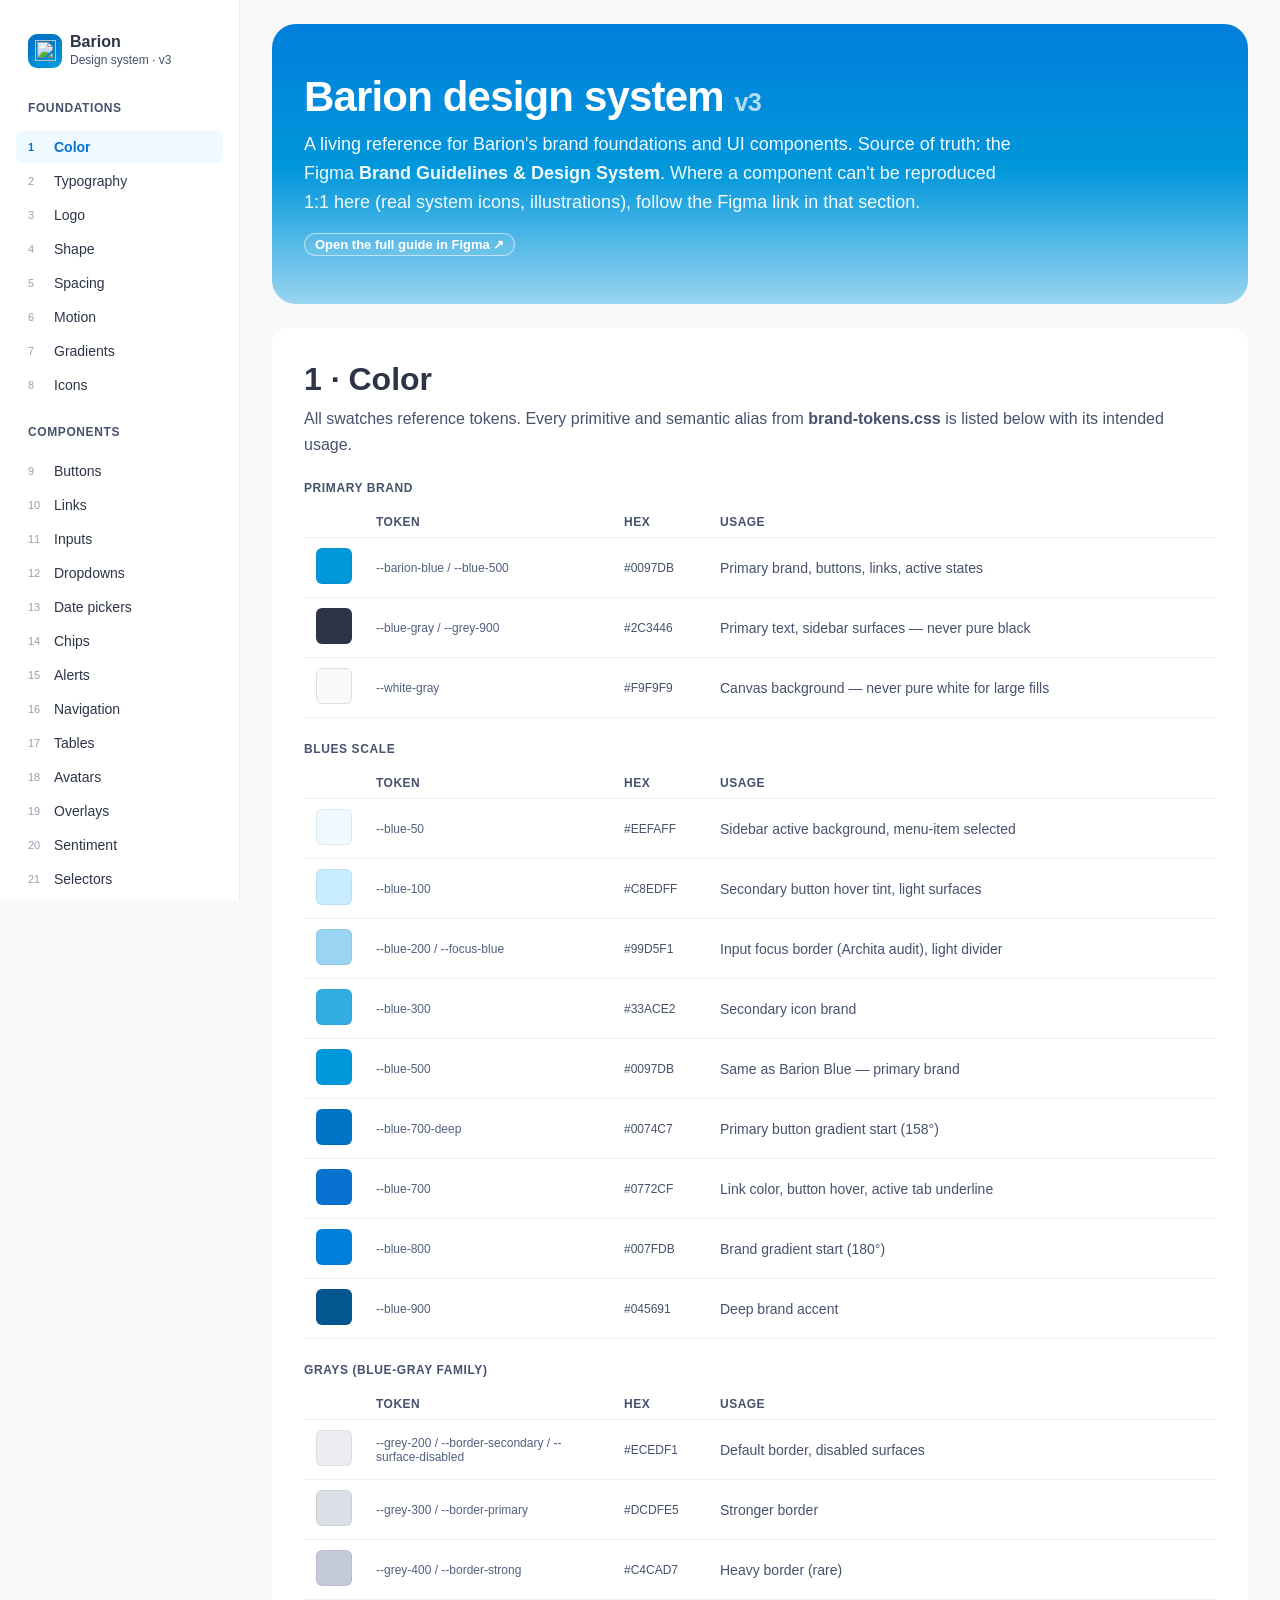
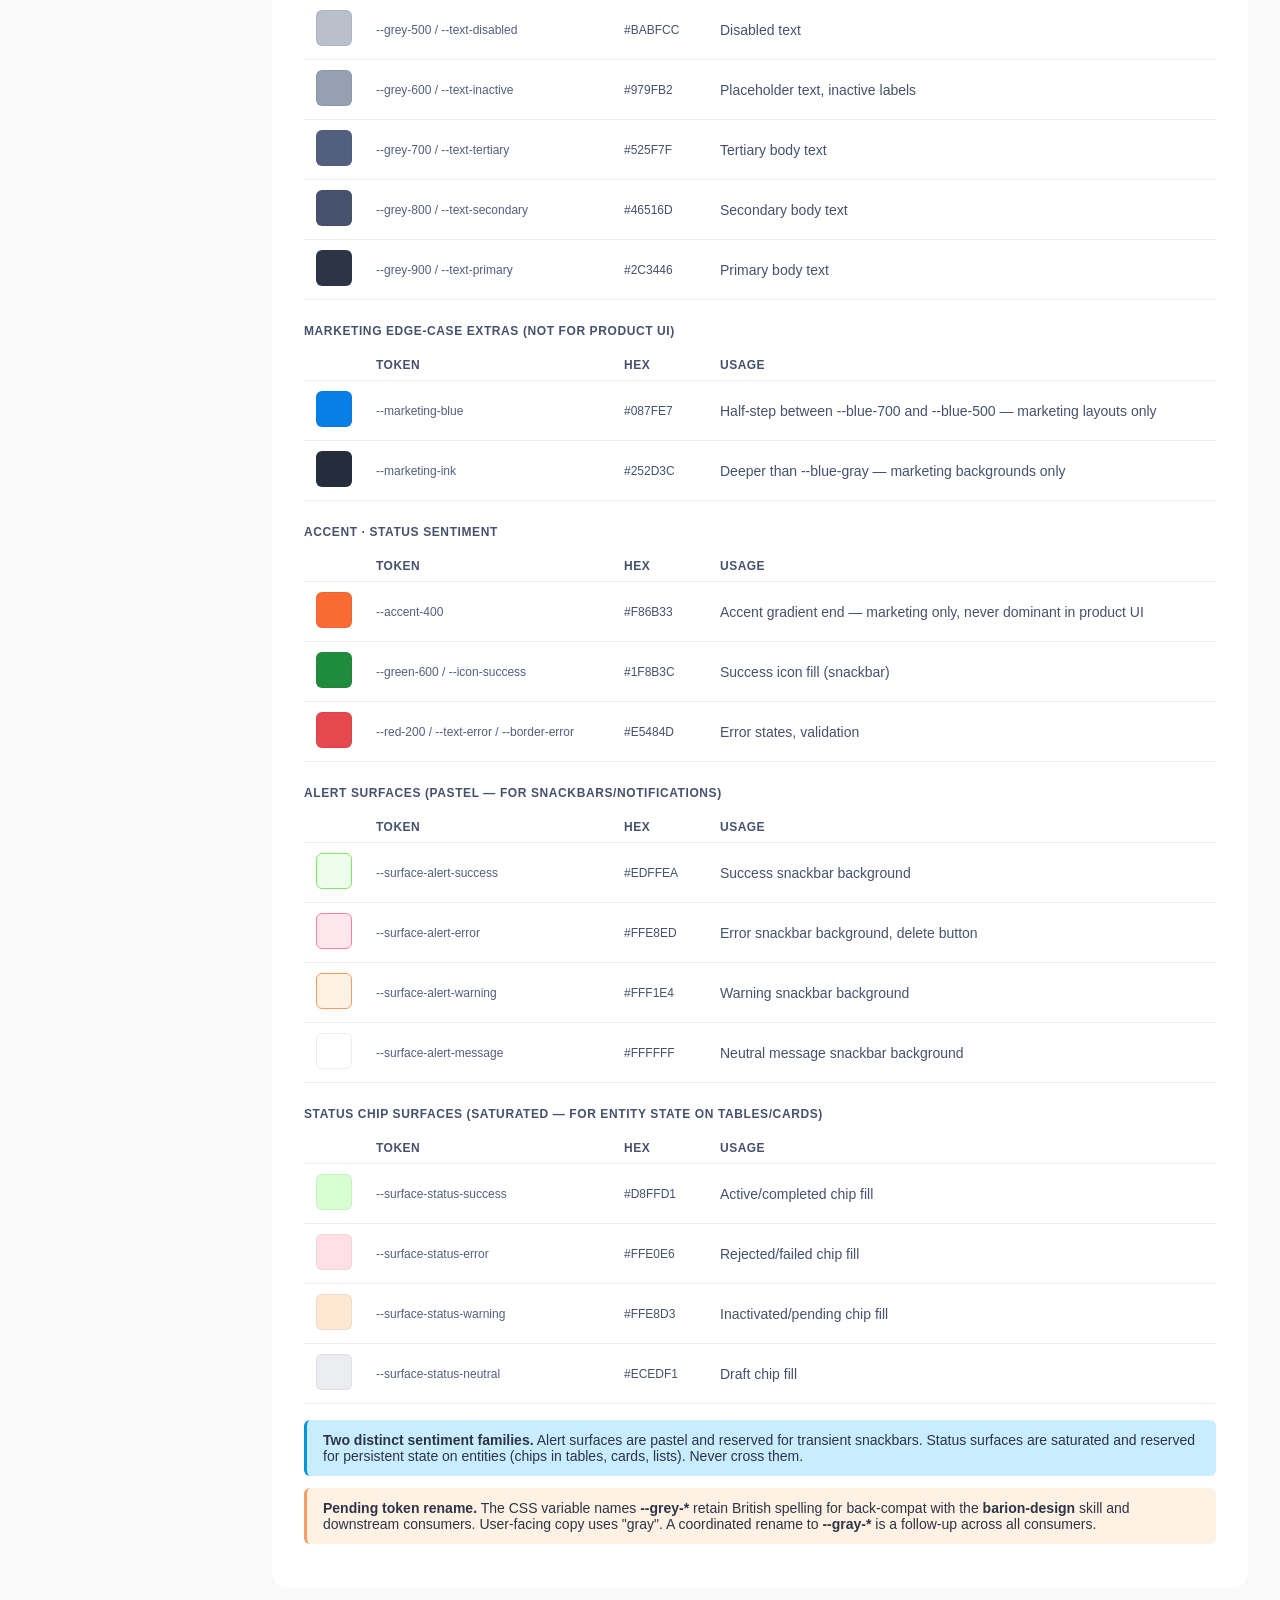
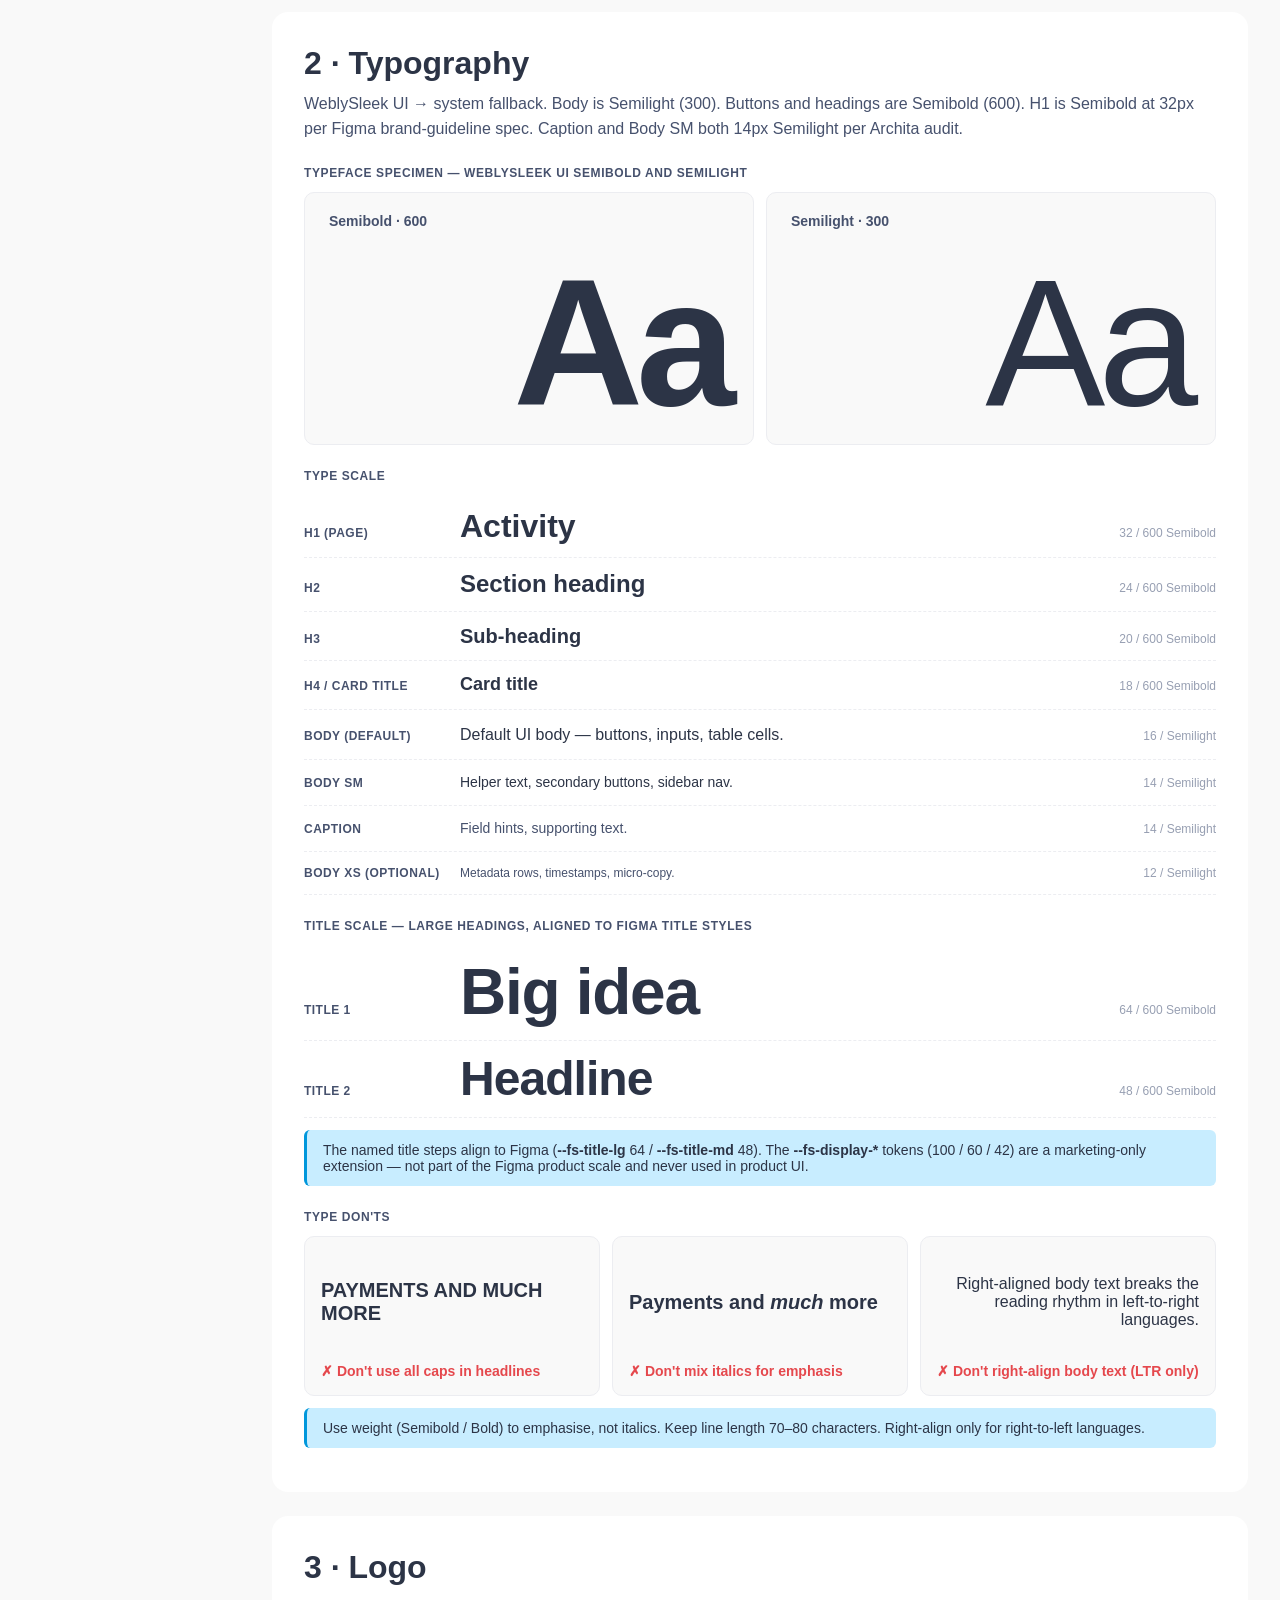
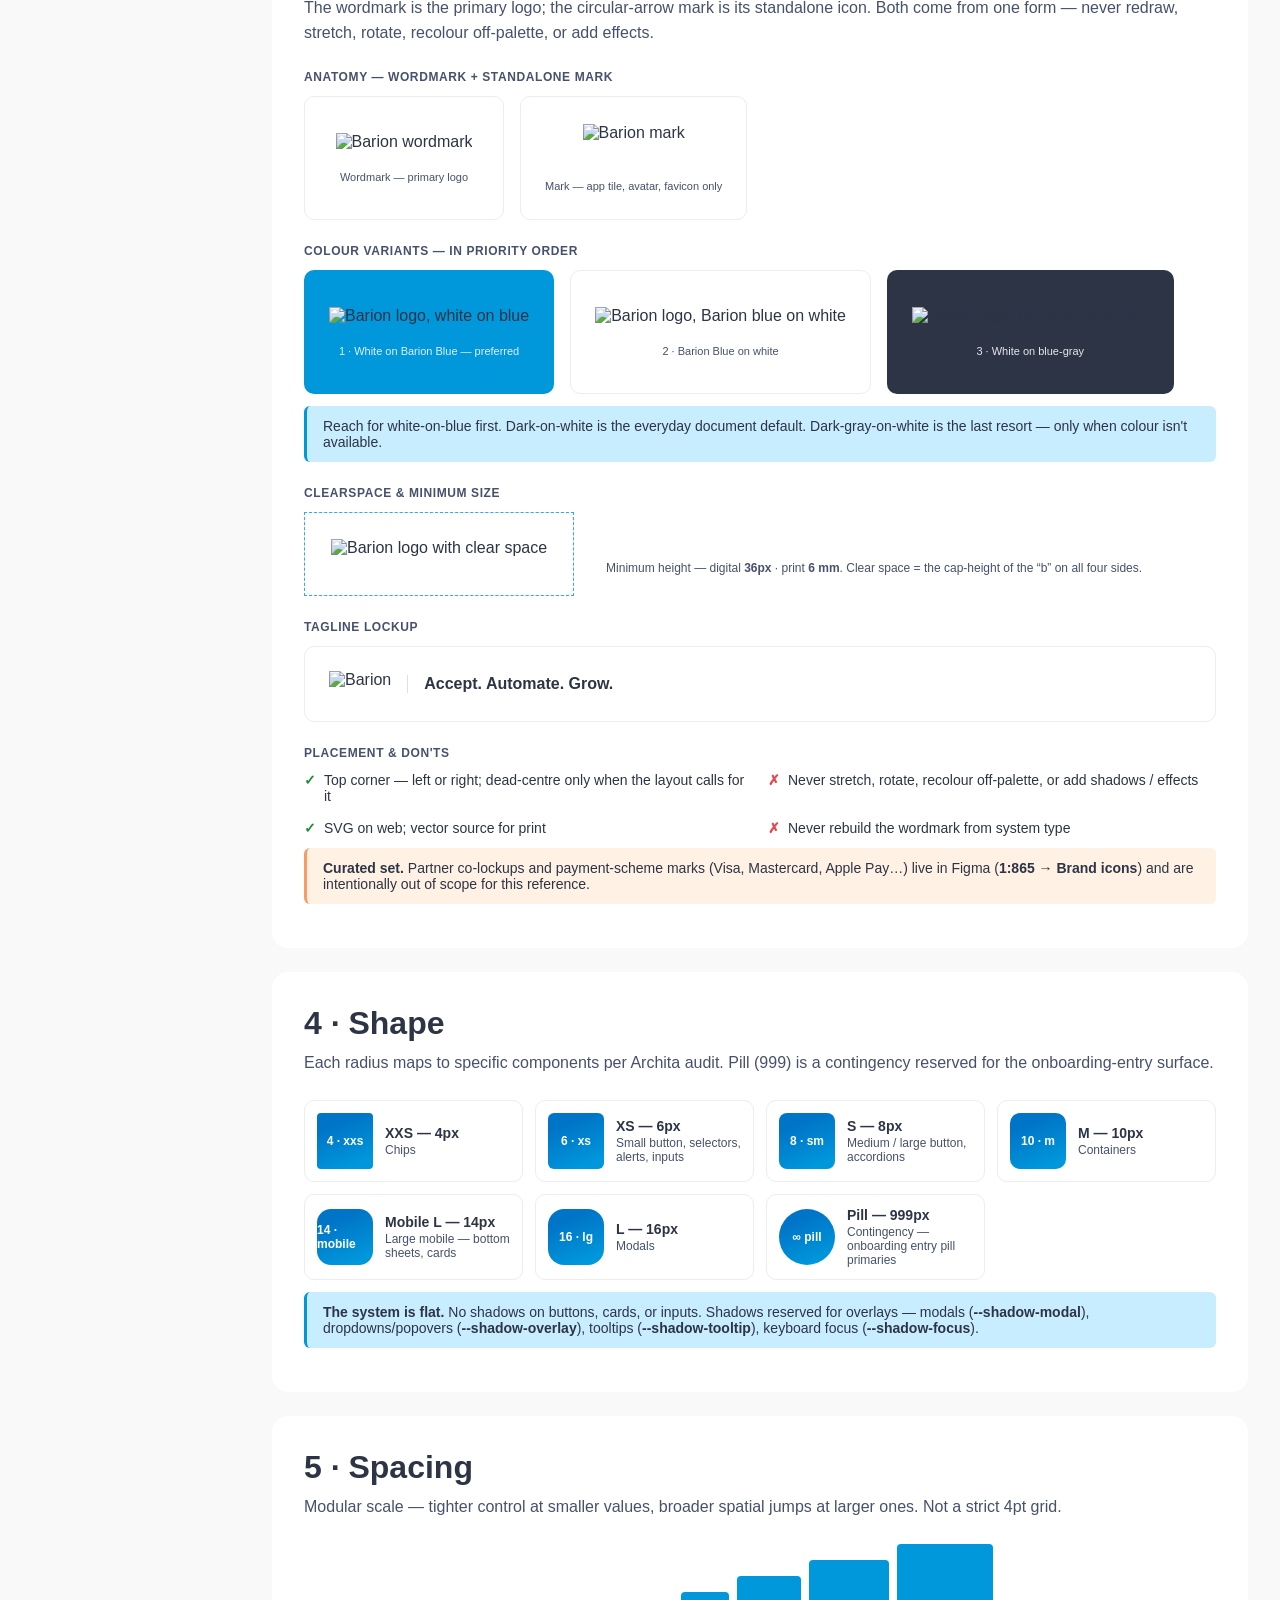
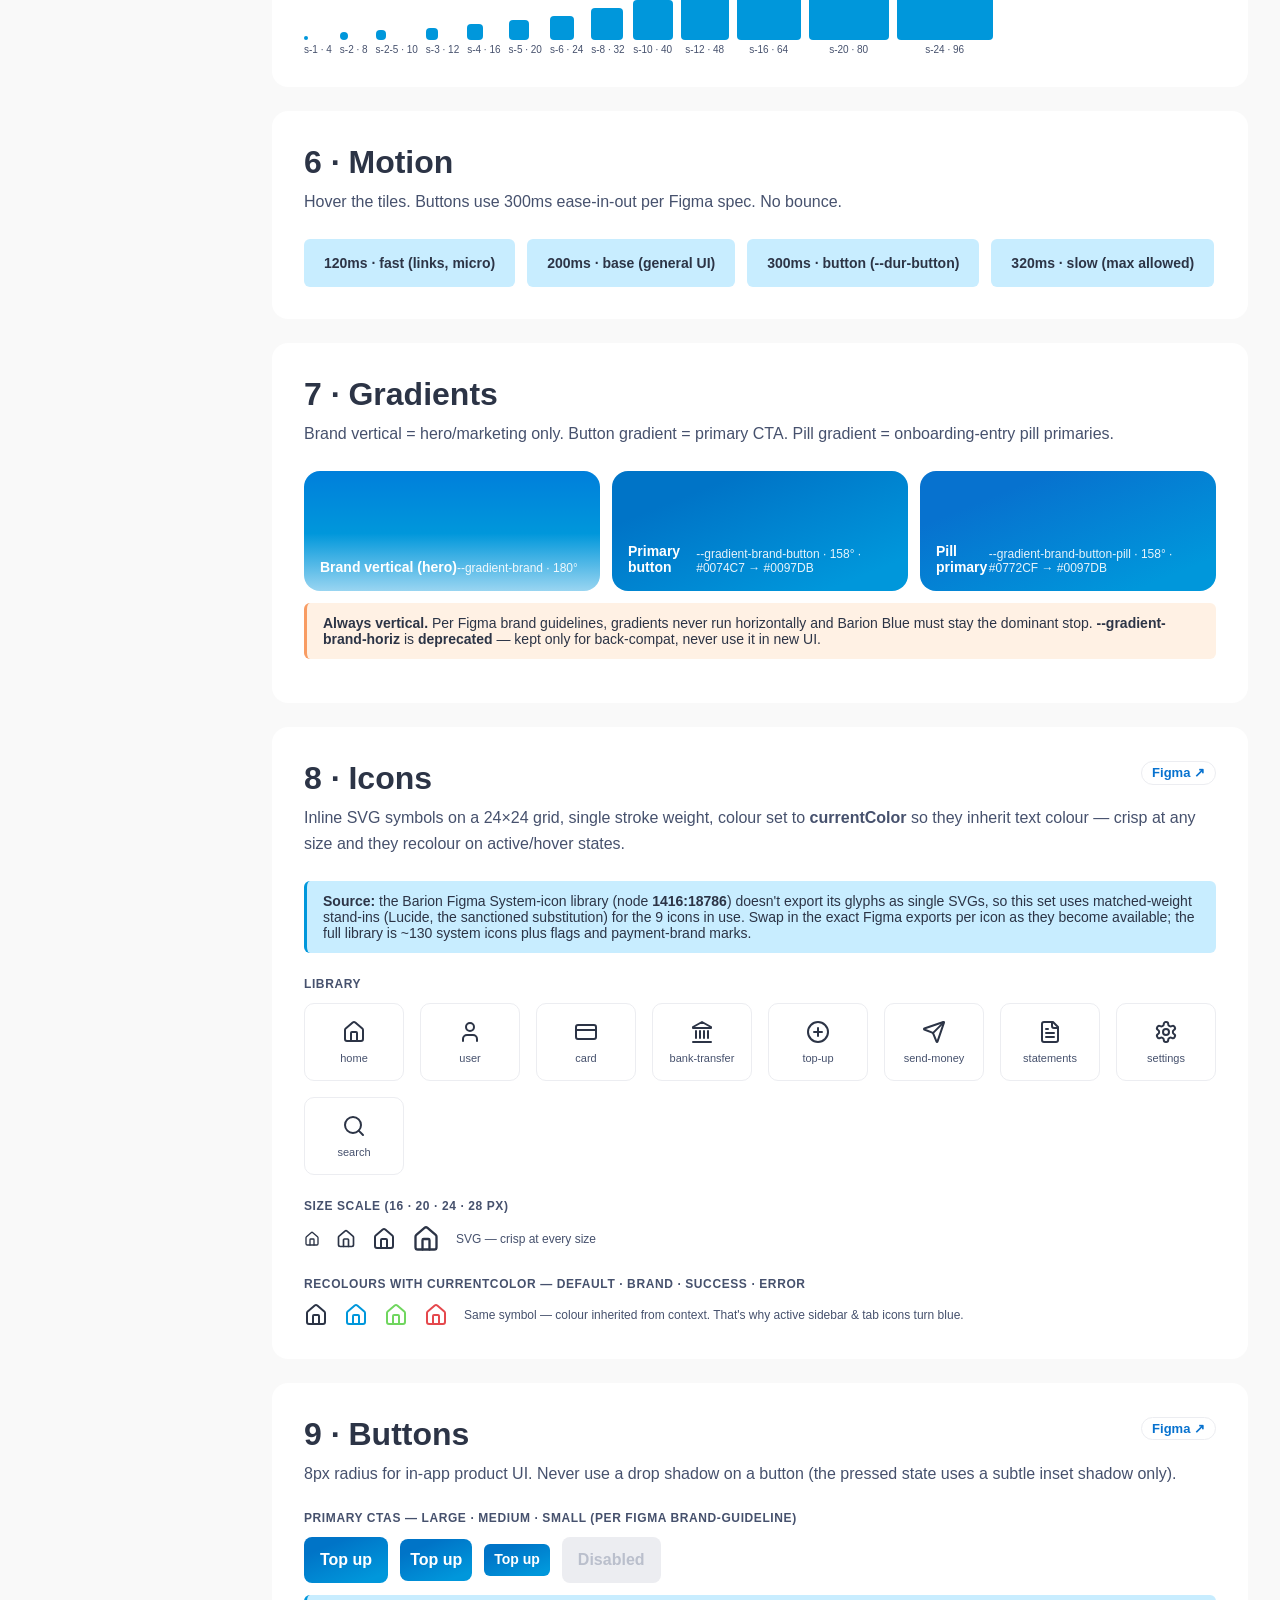
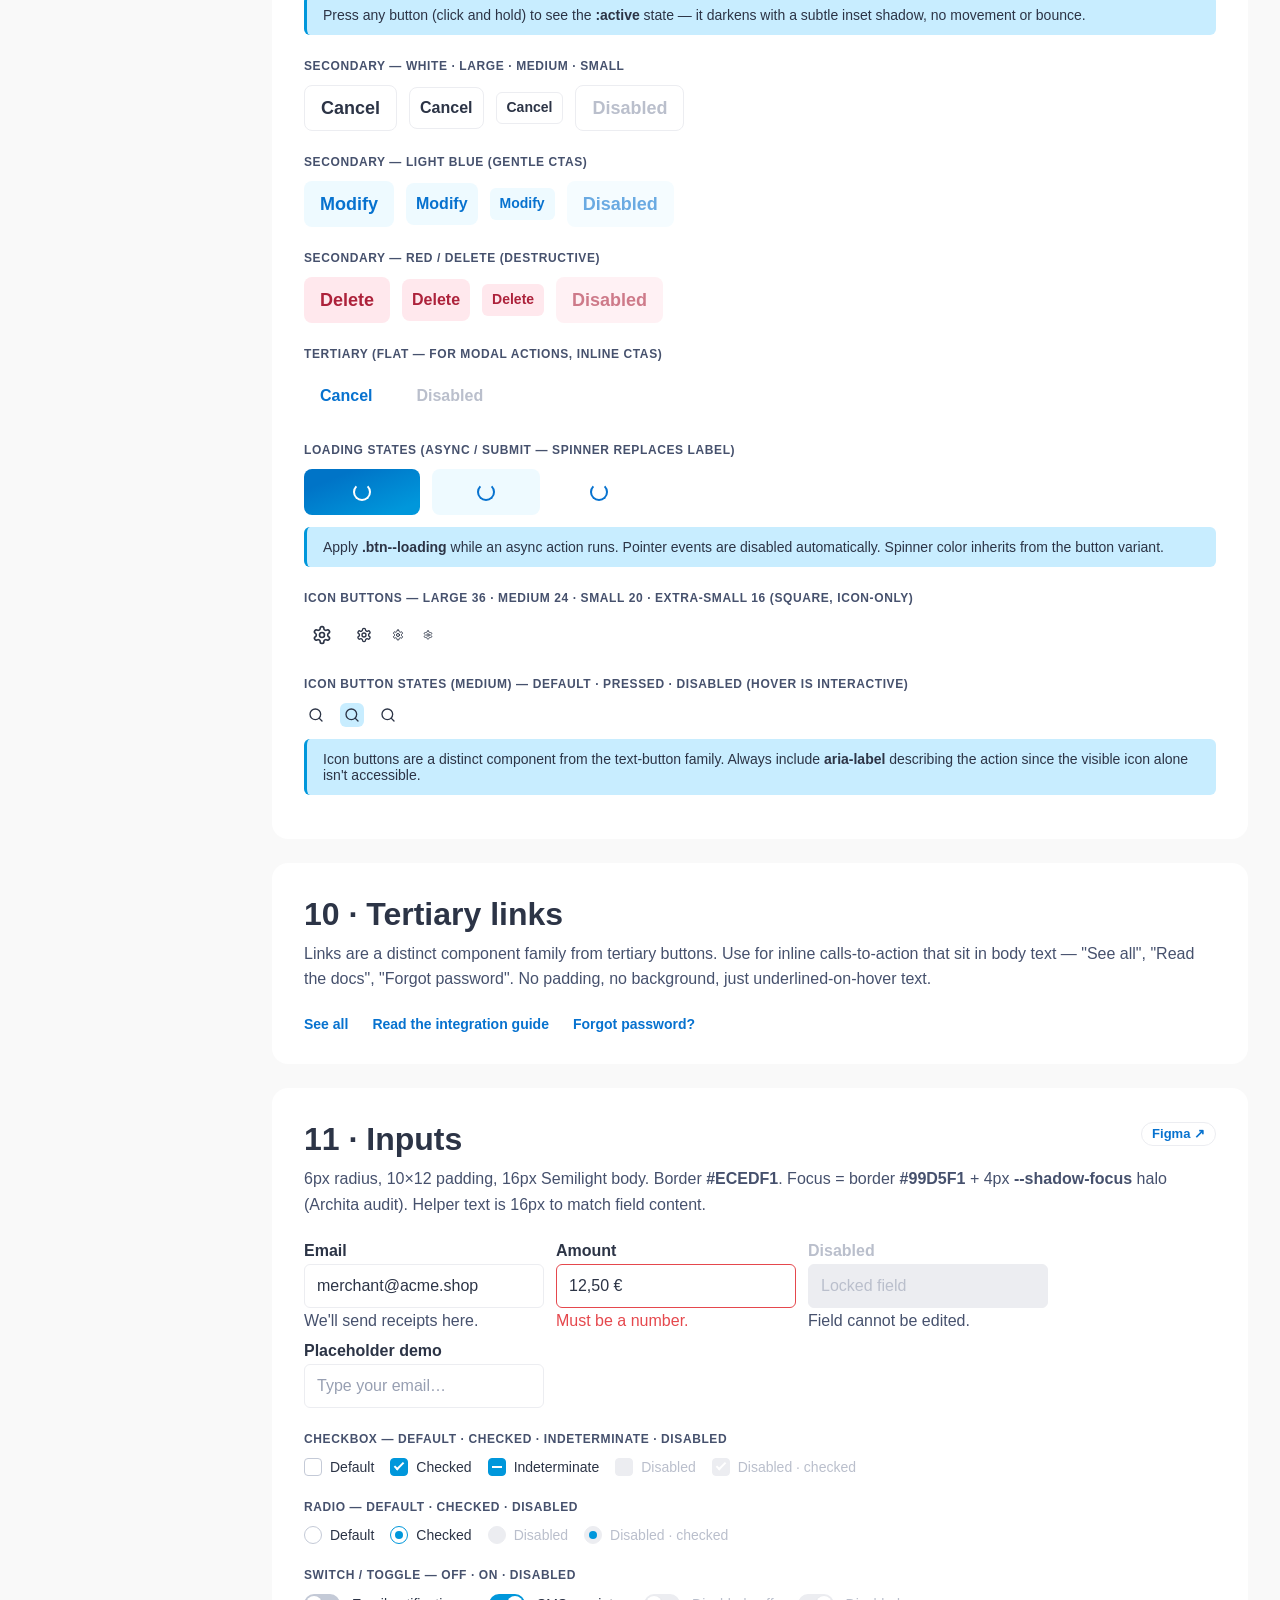
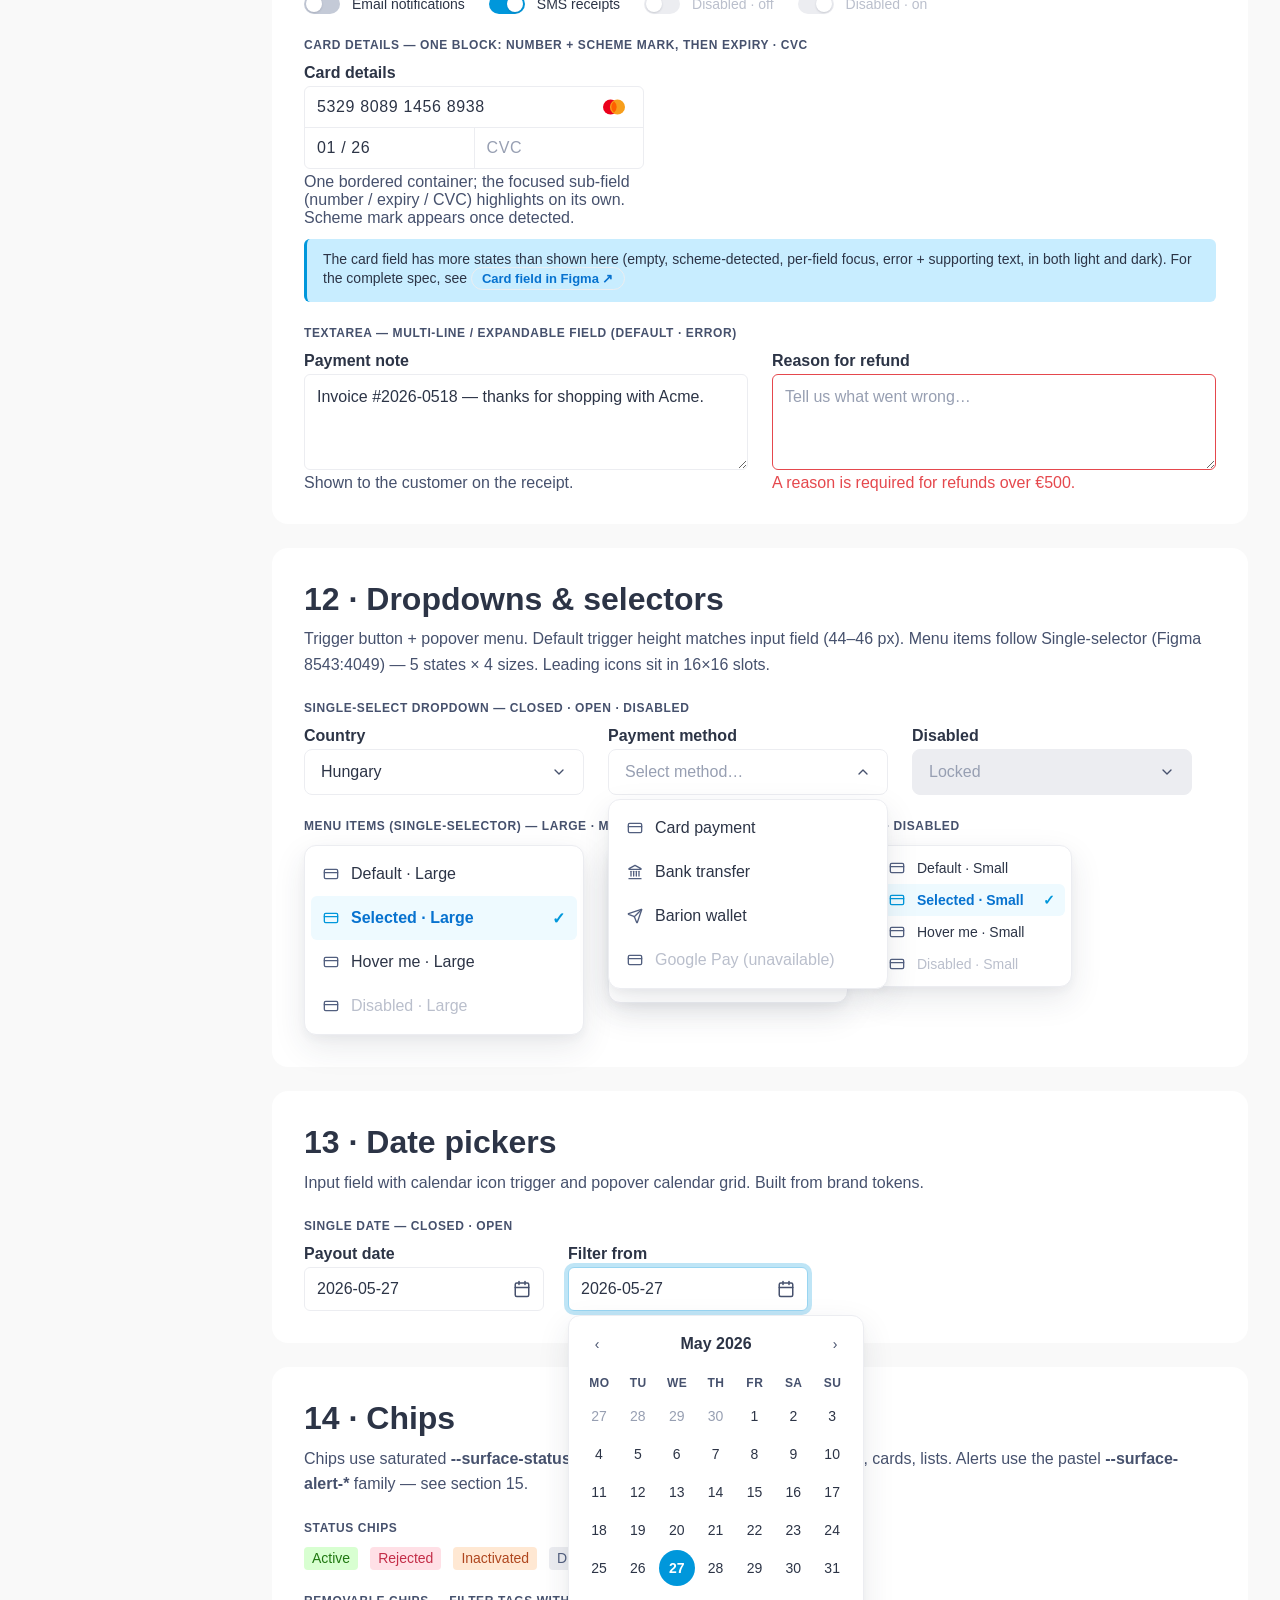
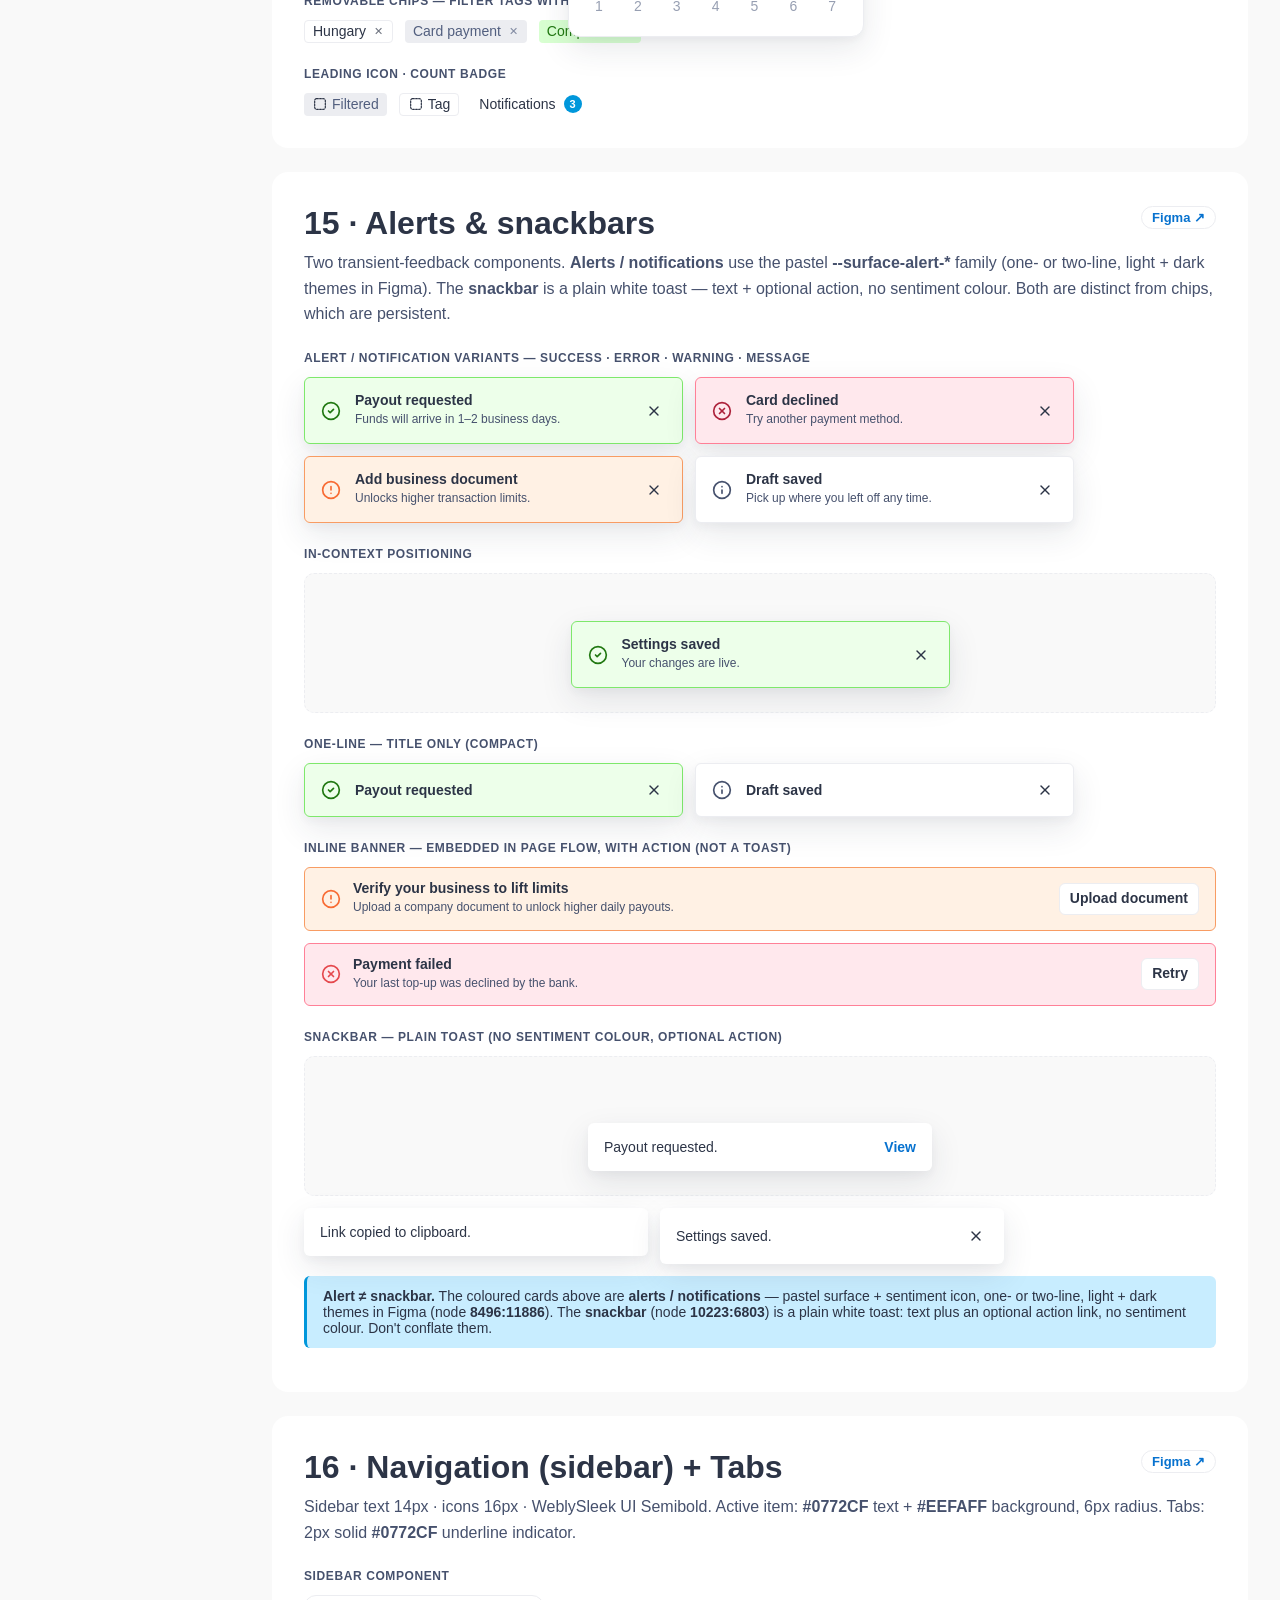
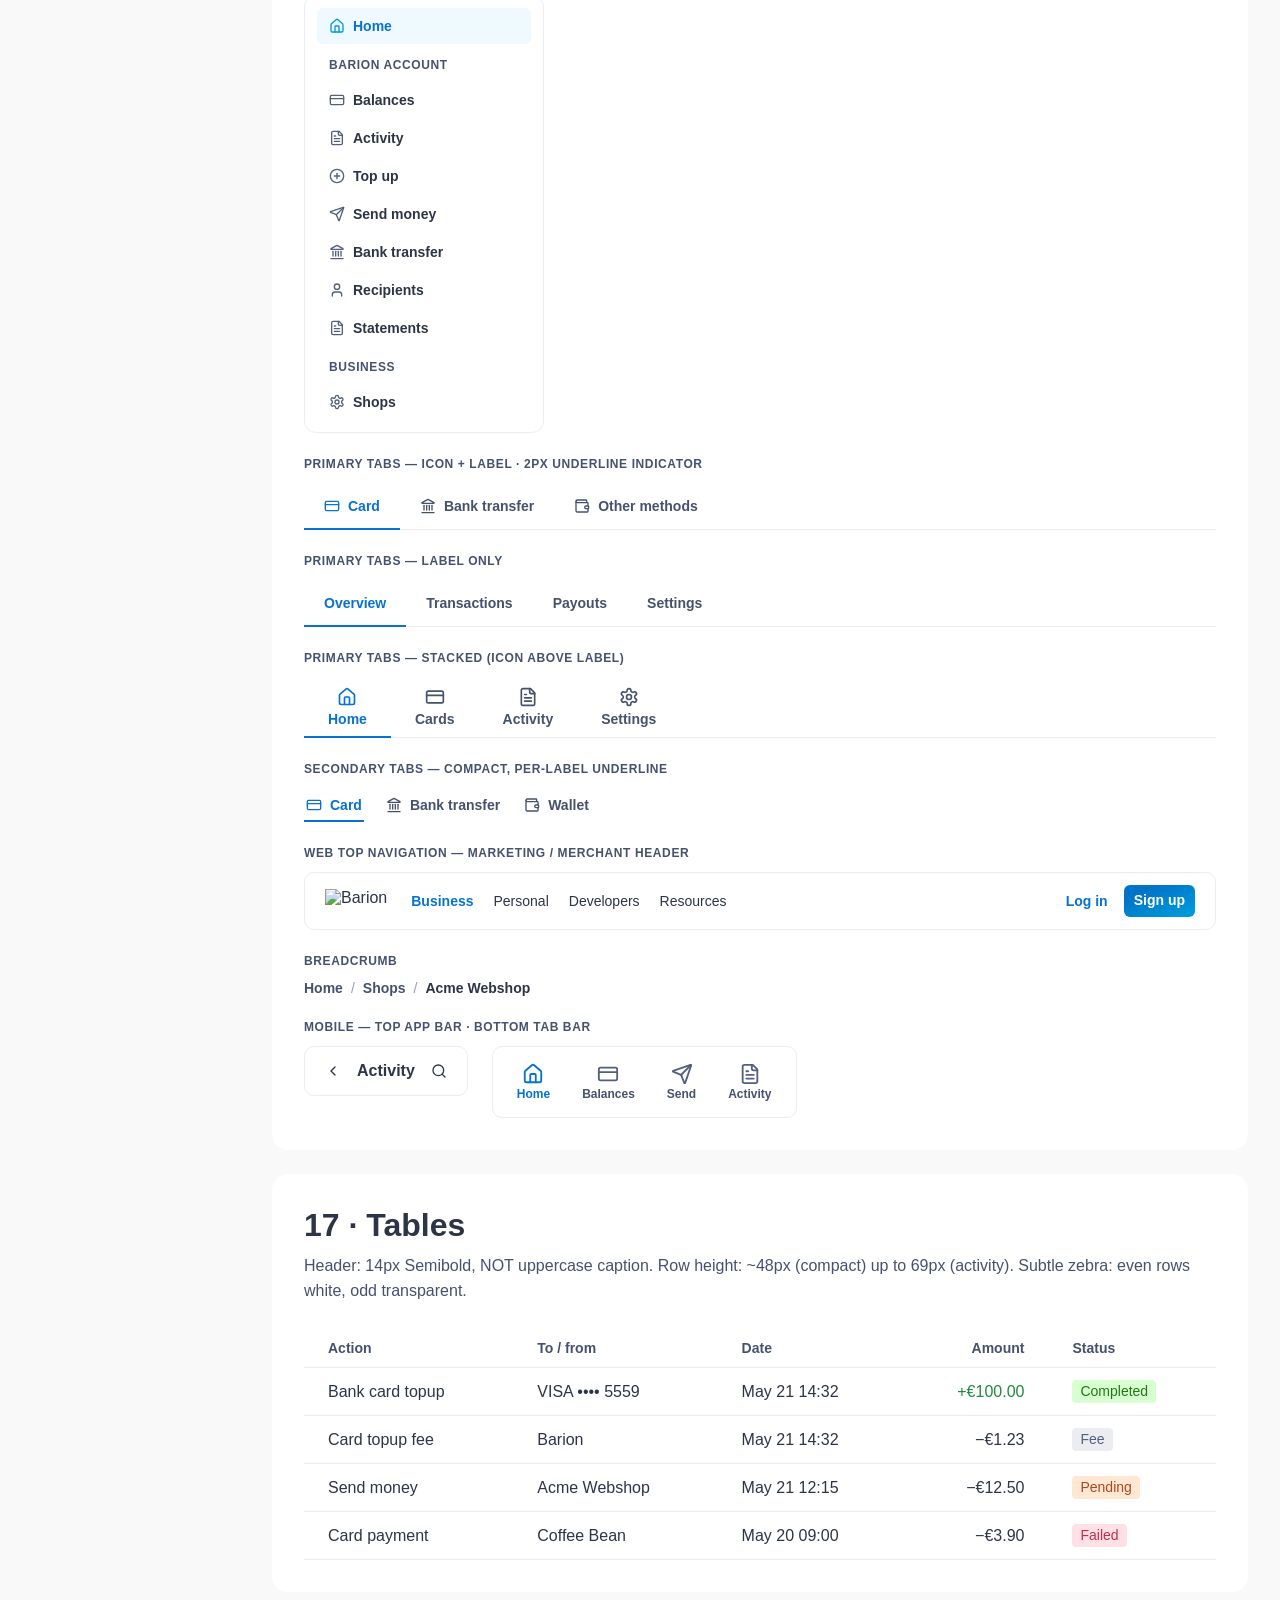
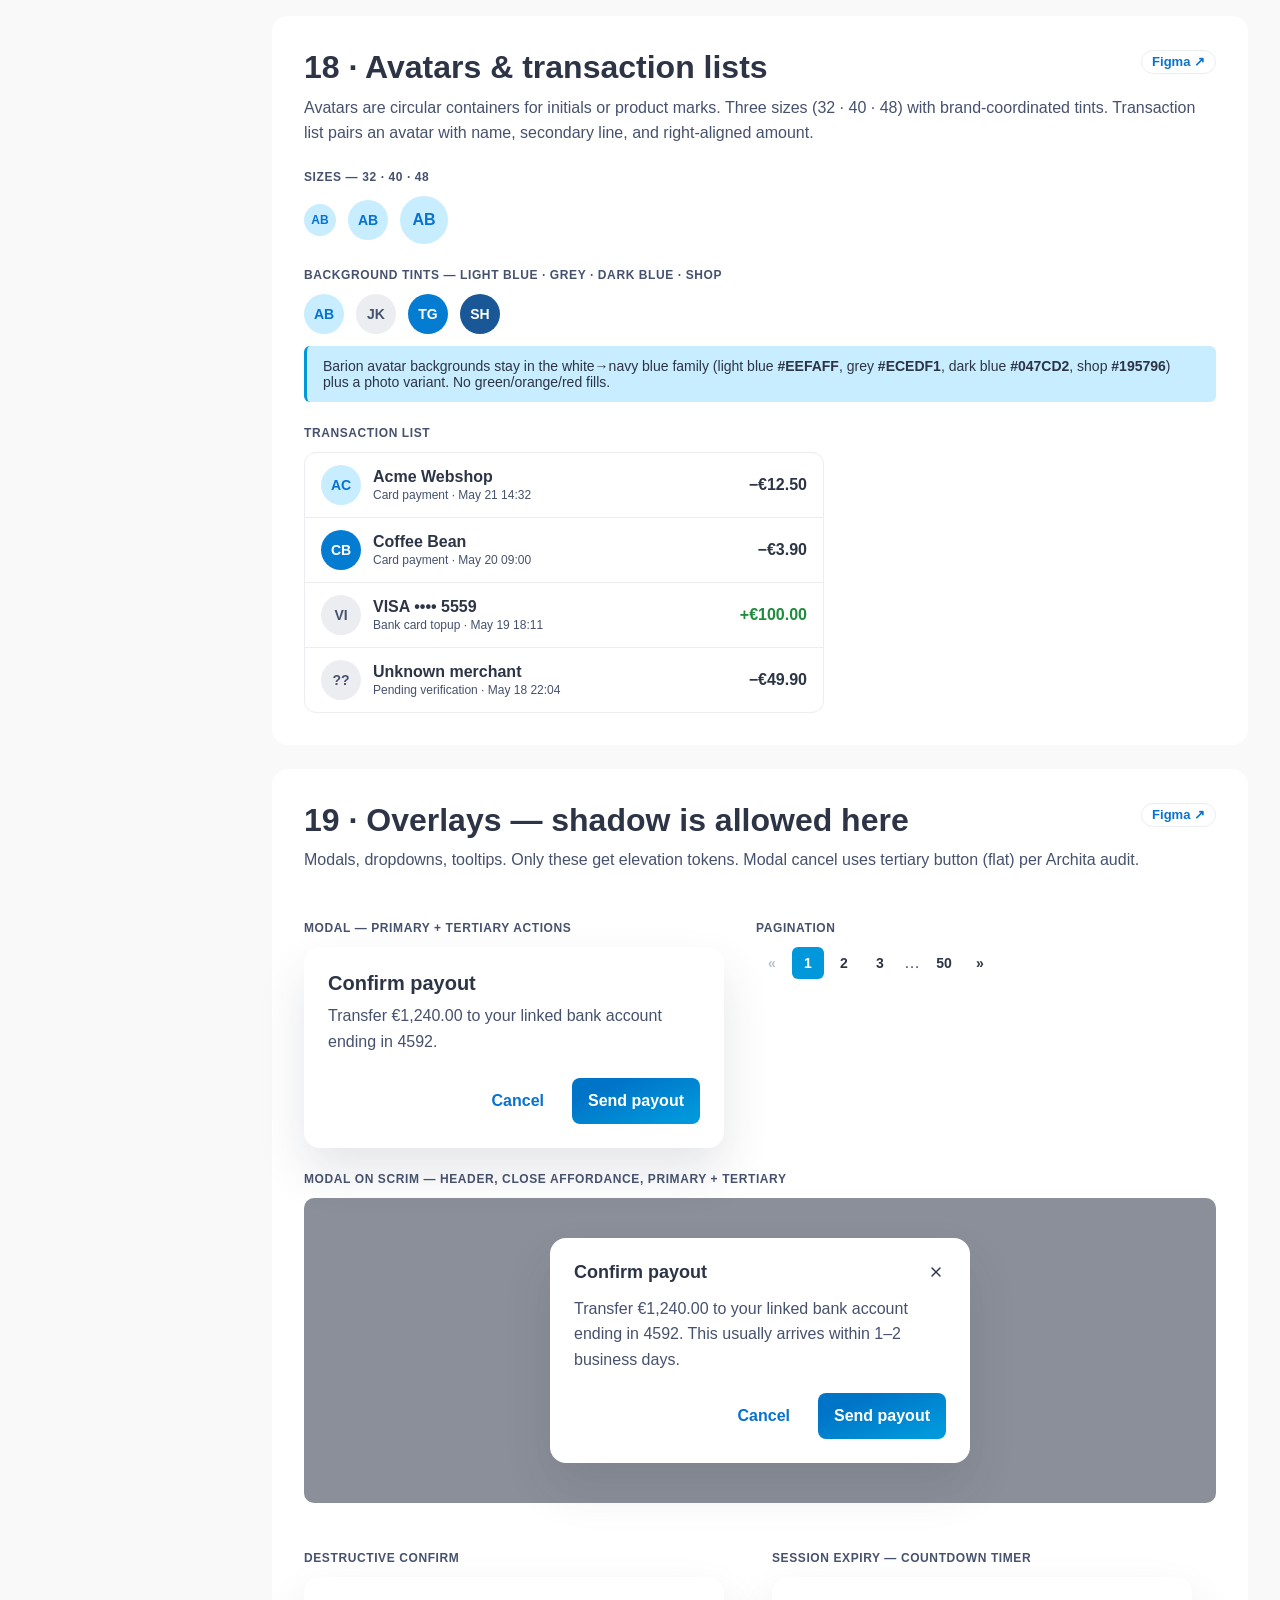
==== index.html @ 4447a451 "Design system: pending animation pops (not spins) + consolidate selector - Animated pending sentimen" ====
<!doctype html>
<html lang="en">
<head>
<meta charset="utf-8">
<title>Barion design system v3 — living reference</title>
<meta name="viewport" content="width=device-width, initial-scale=1">
<link rel="stylesheet" href="brand-tokens.css">
<style>
/* ---------- APP LAYOUT — side nav + content ---------- */
*, *::before, *::after { box-sizing: border-box; }
html { scroll-behavior: smooth; }
body { margin: 0; background: var(--white-gray); color: var(--text-primary); font-family: var(--font-brand); }
.app { display: grid; grid-template-columns: 240px 1fr; min-height: 100vh; max-width: 1400px; margin: 0 auto; }
.content { padding: var(--s-6) var(--s-8) var(--s-12); min-width: 0; }

/* ---------- SIDENAV (page-level, sticky) ---------- */
.sidenav { position: sticky; top: 0; align-self: start; height: 100vh; padding: var(--s-6) var(--s-4); background: var(--surface-primary); border-right: 1px solid var(--border-secondary); display: flex; flex-direction: column; gap: var(--s-3); overflow-y: auto; }
.sidenav__brand { display: flex; align-items: center; gap: var(--s-2); padding: var(--s-2) var(--s-3); font-weight: var(--fw-bold); font-size: var(--fs-body); color: var(--text-primary); line-height: 1.2; }
.sidenav__brand .mark { width: 34px; height: 34px; border-radius: 9px; background: var(--gradient-brand-button); flex-shrink: 0; display: inline-flex; align-items: center; justify-content: center; }
.sidenav__brand .mark img { width: 21px; height: 21px; }
.sidenav__brand small { display: block; font-weight: var(--fw-semilight); font-size: var(--fs-body-xs); color: var(--text-secondary); }
.sidenav__list { display: flex; flex-direction: column; gap: 2px; list-style: none; padding: 0; margin: 0; }
.sidenav__group-label { font-size: var(--fs-body-xs); color: var(--text-secondary); padding: var(--s-3) var(--s-3) var(--s-1); font-weight: var(--fw-semibold); text-transform: uppercase; letter-spacing: 0.05em; }
.sidenav__link { display: flex; align-items: center; gap: var(--s-2); padding: 0 var(--s-3); height: 32px; border-radius: var(--radius-xs); color: var(--text-primary); font-weight: var(--fw-semilight); font-size: var(--fs-body-sm); text-decoration: none; transition: background var(--dur-fast) var(--ease-out), color var(--dur-fast) var(--ease-out); }
.sidenav__link:hover { background: var(--white-gray); color: var(--text-primary); text-decoration: none; }
.sidenav__link.is-active { background: var(--surface-nav-active); color: var(--text-brand); font-weight: var(--fw-semibold); }
.sidenav__num { color: var(--text-inactive); font-family: var(--font-brand); font-variant-numeric: tabular-nums; font-size: 11px; min-width: 18px; }
.sidenav__link.is-active .sidenav__num { color: var(--text-brand); }
/* Mobile menu toggle — hidden on desktop */
.sidenav__toggle { display: none; position: absolute; top: 10px; right: 12px; width: 40px; height: 40px; align-items: center; justify-content: center; background: transparent; border: 1px solid var(--border-secondary); border-radius: var(--radius-xs); color: var(--text-primary); cursor: pointer; }
.sidenav__toggle .icon { width: 22px; height: 22px; }
.sidenav__toggle .sidenav__toggle-close { display: none; }
.sidenav.is-open .sidenav__toggle .sidenav__toggle-open { display: none; }
.sidenav.is-open .sidenav__toggle .sidenav__toggle-close { display: inline-flex; }

@media (max-width: 1023px) {
  .app { display: block; max-width: 100%; }
  /* Collapsed compact bar by default; expands to a scrollable panel when open */
  .sidenav { position: sticky; top: 0; height: auto; max-height: 60px; overflow: hidden; border-right: 0; border-bottom: 1px solid var(--border-secondary); z-index: 100; padding: 10px var(--s-3); gap: var(--s-2); }
  .sidenav__brand { padding: var(--s-2) 0; }
  .sidenav__toggle { display: inline-flex; }
  .sidenav.is-open { max-height: 88vh; overflow-y: auto; box-shadow: var(--shadow-overlay); }
  .content { padding: var(--s-4); }
  /* Contain decorative overflow (tooltips, positioned demos) so the page never scrolls sideways */
  .section { overflow-x: clip; }
}

/* ---------- SHELL / SECTIONS ---------- */
.section { background: var(--surface-primary); border-radius: var(--radius-lg); padding: var(--s-8); margin-bottom: var(--s-6); scroll-margin-top: var(--s-4); }
.section h2 { font-size: var(--fs-h1); font-weight: var(--fw-semibold); margin: 0 0 var(--s-2); color: var(--text-primary); }
.section .hint { color: var(--text-secondary); font-size: var(--fs-body); font-weight: var(--fw-semilight); margin: 0 0 var(--s-6); }
.title-strip { background: var(--gradient-brand); color: var(--text-invert); padding: var(--s-12) var(--s-8); border-radius: var(--radius-xl); margin-bottom: var(--s-6); }
.title-strip h1 { font-size: var(--fs-display-md); font-weight: var(--fw-semibold); letter-spacing: var(--ls-tight); margin: 0; color: var(--text-invert); }
.title-strip p { font-size: var(--fs-body-lg); font-weight: var(--fw-semilight); margin: var(--s-2) 0 0; max-width: 720px; opacity: 0.95; color: var(--text-invert); }
.kicker { font-size: var(--fs-body-xs); font-weight: var(--fw-bold); letter-spacing: 0.05em; text-transform: uppercase; color: var(--text-secondary); margin: var(--s-6) 0 var(--s-3); }
.row { display: flex; gap: var(--s-3); flex-wrap: wrap; align-items: flex-start; }
.callout { background: var(--surface-fill-1); border-left: 3px solid var(--blue-500); padding: var(--s-3) var(--s-4); border-radius: var(--radius-xs); font-size: var(--fs-body-sm); color: var(--text-primary); margin: var(--s-3) 0; font-weight: var(--fw-semilight); }
.callout strong { font-weight: var(--fw-semibold); }
.flag { background: var(--surface-alert-warning); border-left: 3px solid var(--border-alert-warning); padding: var(--s-3) var(--s-4); border-radius: var(--radius-xs); font-size: var(--fs-body-sm); color: var(--text-primary); margin: var(--s-3) 0; font-weight: var(--fw-semilight); }

/* ---------- ICONS (sprite) ---------- */
.icon { width: 20px; height: 20px; flex-shrink: 0; display: inline-block; vertical-align: middle; color: var(--icon-primary); }
.icon--sm { width: 16px; height: 16px; }
.icon--md { width: 20px; height: 20px; }
.icon--lg { width: 24px; height: 24px; }
.icon--xl { width: 28px; height: 28px; }

/* Real Barion icons (PNG from Figma — node 1416:18786). Fixed color (#2C3446 brand dark gray); they don't inherit currentColor. */
img.icon { object-fit: contain; }
.icon--brand { color: var(--icon-brand); }
.icon--secondary { color: var(--icon-secondary); }
.icon--invert { color: var(--icon-invert); }
.icon--success { color: var(--icon-success); }
.icon--error { color: var(--icon-error); }
.icon--flip-x { transform: scaleX(-1); }
.icon-grid { display: grid; grid-template-columns: repeat(auto-fill, minmax(96px, 1fr)); gap: var(--s-4); }
.icon-card { display: flex; flex-direction: column; align-items: center; gap: var(--s-2); padding: var(--s-4); border: 1px solid var(--border-secondary); border-radius: var(--radius-m); background: var(--surface-primary); }
.icon-card__name { font-family: var(--font-brand); font-variant-numeric: tabular-nums; font-size: 11px; color: var(--text-secondary); }

/* ---------- COLOR — tabular ---------- */
.token-table { width: 100%; border-collapse: collapse; font-family: var(--font-brand); font-weight: var(--fw-semilight); font-size: var(--fs-body-sm); margin-bottom: var(--s-4); }
.token-table th { text-align: left; padding: 8px 12px; font-weight: var(--fw-semibold); font-size: var(--fs-body-xs); color: var(--text-secondary); border-bottom: 1px solid var(--border-secondary); text-transform: uppercase; letter-spacing: 0.04em; }
.token-table td { padding: 10px 12px; border-bottom: 1px solid var(--border-secondary); color: var(--text-primary); vertical-align: middle; }
.token-table td.swatch-cell { width: 60px; }
.token-table td.token-cell { font-family: var(--font-brand); font-variant-numeric: tabular-nums; font-size: 12px; color: var(--text-tertiary); }
.token-table td.hex-cell { font-family: var(--font-brand); font-variant-numeric: tabular-nums; font-size: 12px; color: var(--text-secondary); width: 90px; }
.token-table td.usage-cell { color: var(--text-secondary); font-size: var(--fs-body-sm); }
/* Align columns identically across every color-reference table */
#color .token-table { table-layout: fixed; }
#color .token-table th:nth-child(1), #color .token-table td:nth-child(1) { width: 60px; }
#color .token-table th:nth-child(2), #color .token-table td:nth-child(2) { width: 248px; }
#color .token-table th:nth-child(3), #color .token-table td:nth-child(3) { width: 96px; }
#color .token-table td.token-cell, #color .token-table td.usage-cell { white-space: normal; overflow-wrap: anywhere; }
/* Align columns identically across every colour table (swatch · token · hex · usage) */
#color .token-table { table-layout: fixed; }
#color .token-table th:nth-child(1), #color .token-table td:nth-child(1) { width: 60px; }
#color .token-table th:nth-child(2), #color .token-table td:nth-child(2) { width: 248px; }
#color .token-table th:nth-child(3), #color .token-table td:nth-child(3) { width: 96px; }
#color .token-table td.token-cell, #color .token-table td.usage-cell { white-space: normal; overflow-wrap: anywhere; }
.swatch-chip { width: 36px; height: 36px; border-radius: var(--radius-xs); border: 1px solid rgba(44, 52, 70, 0.08); display: inline-block; }

/* ---------- TYPOGRAPHY ---------- */
.type-row { display: flex; align-items: baseline; gap: var(--s-4); border-bottom: 1px dashed var(--border-secondary); padding: var(--s-3) 0; }
.type-row .name { width: 140px; font-weight: var(--fw-semibold); font-size: var(--fs-body-xs); color: var(--text-secondary); text-transform: uppercase; letter-spacing: 0.04em; }
.type-row .sample { flex: 1; color: var(--text-primary); }
.type-row .meta { width: 180px; font-family: var(--font-brand); font-variant-numeric: tabular-nums; font-size: 12px; color: var(--text-inactive); text-align: right; }

/* Aa specimen — display weights at scale */
.aa-specimen { display: grid; grid-template-columns: 1fr 1fr; gap: var(--s-3); margin: var(--s-3) 0 var(--s-6); }
.aa-card { display: flex; flex-direction: column; justify-content: space-between; padding: var(--s-5) var(--s-6); background: var(--white-gray); border: 1px solid var(--border-secondary); border-radius: var(--radius-m); aspect-ratio: 16/9; overflow: hidden; }
.aa-card__label { font-size: var(--fs-body-sm); font-weight: var(--fw-semibold); color: var(--text-secondary); }
.aa-card__sample { font-size: 180px; line-height: 0.9; color: var(--text-primary); align-self: flex-end; letter-spacing: -0.04em; }

/* Don'ts grid — visual examples of typography mistakes (from Archita's brand-guideline reference) */
.dont-grid { display: grid; grid-template-columns: repeat(3, 1fr); gap: var(--s-3); margin: var(--s-3) 0; }
.dont-card { display: flex; flex-direction: column; gap: var(--s-3); padding: var(--s-4); background: var(--white-gray); border: 1px solid var(--border-secondary); border-radius: var(--radius-m); min-height: 160px; }
.dont-card__sample { flex: 1; color: var(--text-primary); display: flex; align-items: center; }
.dont-card__label { font-size: var(--fs-body-sm); font-weight: var(--fw-semibold); color: var(--text-error); }

/* ---------- SHAPE ---------- */
.shape-grid { display: grid; grid-template-columns: repeat(auto-fill, minmax(180px, 1fr)); gap: var(--s-3); }
.shape-card { display: flex; align-items: center; gap: var(--s-3); padding: var(--s-3); border: 1px solid var(--border-secondary); border-radius: var(--radius-m); }
.shape-tile { background: var(--gradient-brand-button); color: var(--text-invert); width: 56px; height: 56px; display: grid; place-content: center; font-weight: var(--fw-bold); font-size: var(--fs-body-xs); flex-shrink: 0; }
.shape-meta { display: flex; flex-direction: column; gap: 2px; }
.shape-meta .label { font-weight: var(--fw-semibold); font-size: var(--fs-body-sm); color: var(--text-primary); }
.shape-meta .usage { font-size: var(--fs-body-xs); color: var(--text-secondary); font-weight: var(--fw-semilight); }

/* ---------- SPACING ---------- */
.spacer-track { display: flex; gap: var(--s-2); align-items: flex-end; flex-wrap: wrap; }
.spacer { background: var(--blue-500); border-radius: var(--radius-xxs); }
.spacer-label { font-family: var(--font-brand); font-variant-numeric: tabular-nums; font-size: 10px; color: var(--text-secondary); text-align: center; margin-top: var(--s-1); }

/* ---------- MOTION ---------- */
.motion-tile { background: var(--surface-fill-1); color: var(--text-primary); padding: var(--s-4) var(--s-5); border-radius: var(--radius-xs); cursor: pointer; font-weight: var(--fw-semibold); font-size: var(--fs-body-sm); }
.motion-tile:hover { background: var(--blue-500); color: var(--text-invert); }
.motion-tile.fast { transition: all var(--dur-fast) var(--ease-out); }
.motion-tile.base { transition: all var(--dur-base) var(--ease-out); }
.motion-tile.button { transition: all var(--dur-button) var(--ease-in-out); }
.motion-tile.slow { transition: all var(--dur-slow) var(--ease-out); }

/* ---------- GRADIENTS ---------- */
.gradient-tile { height: 120px; border-radius: var(--radius-lg); display: flex; align-items: flex-end; padding: var(--s-4); color: var(--text-invert); font-weight: var(--fw-bold); font-size: var(--fs-body-sm); }

/* ---------- BUTTONS (v3 — flat) ---------- */
.btn { display: inline-flex; align-items: center; justify-content: center; gap: var(--s-2); height: 46px; padding: 14px var(--s-4); border-radius: var(--radius-sm); font-family: var(--font-brand); font-weight: var(--fw-semibold); font-size: var(--fs-body); cursor: pointer; transition: filter var(--dur-button) var(--ease-in-out), background var(--dur-button) var(--ease-in-out), transform var(--dur-fast) var(--ease-out); border: 0; box-shadow: none; line-height: 1; }
.btn:focus-visible { box-shadow: var(--shadow-focus); outline: none; }
.btn:disabled { background: var(--surface-disabled); color: var(--text-disabled); cursor: not-allowed; }
.btn__icon { width: 18px; height: 18px; flex-shrink: 0; }
.btn--primary { background: var(--gradient-brand-button); color: var(--text-invert); }
.btn--primary:hover:not(:disabled) { filter: brightness(0.95); }
.btn--primary:active:not(:disabled), .btn--primary.is-pressed { filter: brightness(0.78); box-shadow: inset 0 2px 5px rgba(4, 86, 145, 0.45); }
.btn--primary .btn__icon { color: var(--text-invert); }
/* Secondary (White variant by default) */
.btn--secondary { background: var(--surface-primary); color: var(--text-primary); border: 1px solid var(--border-secondary); font-size: var(--fs-body-lg); height: 46px; padding: 10px 16px; }
.btn--secondary:hover:not(:disabled) { background-image: linear-gradient(rgba(44, 52, 70, 0.04), rgba(44, 52, 70, 0.04)); border-color: var(--border-secondary); }
.btn--secondary:active:not(:disabled), .btn--secondary.is-pressed { background-image: linear-gradient(rgba(44, 52, 70, 0.10), rgba(44, 52, 70, 0.10)); border-color: var(--border-strong); }
.btn--secondary:focus-visible { border-width: 2px; box-shadow: none; }
.btn--secondary:disabled { background: rgba(255, 255, 255, 0.8); color: var(--text-disabled); border-color: var(--border-secondary); }
/* Secondary — Light Blue color variant */
.btn--secondary.btn--blue { background: #EEFAFF; color: var(--text-link-1); border: 0; }
.btn--secondary.btn--blue:hover:not(:disabled) { background-image: linear-gradient(rgba(44, 52, 70, 0.04), rgba(44, 52, 70, 0.04)); }
.btn--secondary.btn--blue:active:not(:disabled), .btn--secondary.btn--blue.is-pressed { background: var(--blue-100); }
.btn--secondary.btn--blue:focus-visible { box-shadow: 0 0 0 3px var(--blue-200); }
.btn--secondary.btn--blue:disabled { background: #EEFAFF; color: var(--text-brand); opacity: 0.6; }
/* Secondary — Red/Delete color variant */
.btn--secondary.btn--delete { background: var(--surface-alert-error); color: var(--text-alert-error); border: 0; }
.btn--secondary.btn--delete:hover:not(:disabled) { background-image: linear-gradient(rgba(119, 21, 39, 0.03), rgba(119, 21, 39, 0.03)); }
.btn--secondary.btn--delete:active:not(:disabled), .btn--secondary.btn--delete.is-pressed { background-image: linear-gradient(rgba(119, 21, 39, 0.08), rgba(119, 21, 39, 0.08)); }
.btn--secondary.btn--delete:focus-visible { box-shadow: 0 0 0 3px rgba(249, 135, 156, 0.3); }
.btn--secondary.btn--delete:disabled { background: var(--surface-alert-error); opacity: 0.6; }
/* Size modifiers — Medium and Small (default = Large 46px). Apply to any .btn variant. */
.btn--md { height: 42px; padding: 6px 10px; font-size: var(--fs-body); }
.btn--sm { height: 32px; padding: 4px 10px 6px; font-size: var(--fs-body-sm); border-radius: var(--radius-xs); }
/* Tertiary — flat, no fill, no border, button-height padding (for modal actions, inline CTAs) */
.btn--tertiary { background: transparent; color: var(--text-link-1); border: 0; box-shadow: none; }
.btn--tertiary:hover:not(:disabled) { background: var(--blue-50); color: var(--text-link-2); }
.btn--tertiary:active:not(:disabled), .btn--tertiary.is-pressed { background: var(--blue-100); color: var(--text-link-2); }
.btn--tertiary:focus-visible { box-shadow: var(--shadow-focus); }
.btn--tertiary:disabled { background: transparent; color: var(--text-disabled); }
/* Link — inline text link with no padding, distinct family */
.btn--link { background: transparent; color: var(--text-link-1); font-weight: var(--fw-semibold); font-size: var(--fs-body-sm); padding: 0; height: auto; }
.btn--link:hover:not(:disabled) { text-decoration: underline; color: var(--text-link-2); }
/* Pill — onboarding-entry only (contingency) */
.btn--pill { border-radius: var(--radius-pill); background: var(--gradient-brand-button-pill); height: 50px; padding: 14px var(--s-6); }

/* Icon button — square, icon-only. 4 sizes per brand guide (Archita audit): L36 / M24 / S20 / XS16. Distinct from .btn family. */
.btn-icon { display: inline-grid; place-content: center; background: transparent; border: 0; border-radius: var(--radius-xs); color: var(--icon-primary); cursor: pointer; transition: background var(--dur-fast) var(--ease-out), color var(--dur-fast) var(--ease-out); outline: none; flex-shrink: 0; }
.btn-icon:hover:not(:disabled) { background: var(--blue-50); color: var(--text-brand); }
.btn-icon:active:not(:disabled), .btn-icon.is-pressed { background: var(--blue-100); color: var(--text-link-2); }
.btn-icon:focus-visible { box-shadow: var(--shadow-focus); }
.btn-icon:disabled { color: var(--text-disabled); cursor: not-allowed; }
.btn-icon--l  { width: 36px; height: 36px; }
.btn-icon--m  { width: 24px; height: 24px; }
.btn-icon--s  { width: 20px; height: 20px; }
.btn-icon--xs { width: 16px; height: 16px; }
.btn-icon--l  .icon { width: 20px; height: 20px; }
.btn-icon--m  .icon { width: 16px; height: 16px; }
.btn-icon--s  .icon { width: 12px; height: 12px; }
.btn-icon--xs .icon { width: 10px; height: 10px; }

/* Loading state — label fades, spinner shows. Apply to Primary, Light Blue, Tertiary. */
.btn--loading { color: transparent !important; pointer-events: none; position: relative; }
.btn--loading::after { content: ""; position: absolute; inset: 0; margin: auto; width: 18px; height: 18px; border: 2px solid currentColor; border-top-color: transparent; border-radius: 50%; animation: btn-spin 600ms linear infinite; color: var(--text-invert); }
.btn--primary.btn--loading::after { color: var(--text-invert); }
.btn--secondary.btn--blue.btn--loading::after { color: var(--text-link-1); }
.btn--tertiary.btn--loading::after { color: var(--text-link-1); }
.btn--secondary.btn--loading::after { color: var(--text-primary); }
.btn--secondary.btn--delete.btn--loading::after { color: var(--text-alert-error); }
@keyframes btn-spin { to { transform: rotate(360deg); } }

/* ---------- INPUTS — Archita audit: focus border #99D5F1 ---------- */
.field { display: flex; flex-direction: column; gap: 4px; min-width: 240px; }
.field__label { font-family: var(--font-brand); font-weight: var(--fw-semibold); font-size: var(--fs-body); color: var(--text-primary); }
.field__input { height: 44px; padding: 10px 12px; border-radius: var(--radius-xs); border: 1px solid var(--border-secondary); background: var(--surface-primary); font-family: var(--font-brand); font-weight: var(--fw-semilight); font-size: var(--fs-body); color: var(--text-primary); transition: border-color var(--dur-fast) var(--ease-out), box-shadow var(--dur-fast) var(--ease-out); width: 100%; box-sizing: border-box; box-shadow: none; outline: none; }
.field__input::placeholder { color: var(--text-inactive); }
.field__input:hover:not(:disabled):not(:focus) { border-color: var(--border-strong); }
.field__input:focus { border-color: var(--blue-200); box-shadow: var(--shadow-focus); }
.field__input:disabled { background: var(--surface-disabled); color: var(--text-disabled); cursor: not-allowed; border-color: var(--border-secondary); }
.field--error .field__input:focus { box-shadow: var(--shadow-focus-error); }
.field--error .field__input { border-color: var(--border-error); }
.field__helper { font-family: var(--font-brand); font-weight: var(--fw-semilight); font-size: var(--fs-body); color: var(--text-secondary); }
.field--error .field__helper { color: var(--text-error); }
.field--disabled .field__label { color: var(--text-disabled); }

/* Amount input — value right-aligned with currency code suffix; currency symbol as muted prefix */
.amount-input { display: flex; align-items: center; gap: var(--s-2); height: 52px; padding: 0 16px; border: 1px solid var(--border-secondary); border-radius: var(--radius-xs); background: var(--surface-primary); font-family: var(--font-brand); transition: border-color var(--dur-fast) var(--ease-out), box-shadow var(--dur-fast) var(--ease-out); min-width: 280px; }
.amount-input:focus-within { border-color: var(--blue-200); box-shadow: var(--shadow-focus); }
.amount-input--error { border-color: var(--border-error); }
.amount-input__prefix { font-weight: var(--fw-semilight); font-size: var(--fs-body); color: var(--text-secondary); flex-shrink: 0; }
.amount-input__value { flex: 1; border: 0; outline: none; background: transparent; font-family: inherit; font-weight: var(--fw-semibold); font-size: var(--fs-h3); color: var(--text-primary); font-variant-numeric: tabular-nums; text-align: right; min-width: 0; padding: 0; }
.amount-input__suffix { font-weight: var(--fw-semibold); font-size: var(--fs-h3); color: var(--text-secondary); flex-shrink: 0; }

/* ---------- CHECKBOX / RADIO — expanded states ---------- */
.check, .radio { display: inline-flex; align-items: center; gap: var(--s-2); cursor: pointer; font-family: var(--font-brand); font-weight: var(--fw-semilight); font-size: var(--fs-body-sm); color: var(--text-primary); }
.check input, .radio input { position: absolute; opacity: 0; pointer-events: none; }
.check__box { width: 18px; height: 18px; border-radius: var(--radius-xxs); border: 1.5px solid var(--border-strong); background: var(--surface-primary); display: inline-grid; place-content: center; transition: background var(--dur-fast) var(--ease-out), border-color var(--dur-fast) var(--ease-out); }
.check__box::after { content: ""; width: 10px; height: 5px; border-left: 2px solid var(--icon-invert); border-bottom: 2px solid var(--icon-invert); transform: rotate(-45deg) translate(1px, -1px); opacity: 0; }
.check:hover .check__box { border-color: var(--blue-500); }
.check input:focus-visible + .check__box { box-shadow: var(--shadow-focus); }
.check input:checked + .check__box { background: var(--blue-500); border-color: var(--blue-500); }
.check input:checked + .check__box::after { opacity: 1; }
.check--indeterminate .check__box { background: var(--blue-500); border-color: var(--blue-500); }
.check--indeterminate .check__box::after { content: ""; width: 10px; height: 0; border-left: 0; border-bottom: 2px solid var(--icon-invert); opacity: 1; transform: none; }
.check--error .check__box { border-color: var(--border-error); }
.check--error.check__check-on input:checked + .check__box { background: var(--red-200); border-color: var(--red-200); }
.check input:disabled + .check__box { background: var(--surface-disabled); border-color: var(--border-secondary); cursor: not-allowed; }
.check:has(input:disabled) { color: var(--text-disabled); cursor: not-allowed; }
.radio__circle { width: 18px; height: 18px; border-radius: 50%; border: 1.5px solid var(--border-strong); background: var(--surface-primary); display: inline-grid; place-content: center; transition: border-color var(--dur-fast) var(--ease-out); }
.radio__circle::after { content: ""; width: 8px; height: 8px; border-radius: 50%; background: var(--blue-500); transform: scale(0); transition: transform var(--dur-fast) var(--ease-out); }
.radio:hover .radio__circle { border-color: var(--blue-500); }
.radio input:focus-visible + .radio__circle { box-shadow: var(--shadow-focus); }
.radio input:checked + .radio__circle { border-color: var(--blue-500); }
.radio input:checked + .radio__circle::after { transform: scale(1); }
.radio input:disabled + .radio__circle { background: var(--surface-disabled); border-color: var(--border-secondary); cursor: not-allowed; }
.radio:has(input:disabled) { color: var(--text-disabled); cursor: not-allowed; }
.radio--error .radio__circle { border-color: var(--border-error); }

/* ---------- SWITCH / TOGGLE ---------- */
.switch { display: inline-flex; align-items: center; gap: var(--s-3); cursor: pointer; font-family: var(--font-brand); font-weight: var(--fw-semilight); font-size: var(--fs-body-sm); color: var(--text-primary); }
.switch input { position: absolute; opacity: 0; pointer-events: none; }
.switch__track { width: 36px; height: 20px; border-radius: 999px; background: var(--grey-400); position: relative; transition: background var(--dur-base) var(--ease-out); flex-shrink: 0; }
.switch__thumb { position: absolute; top: 2px; left: 2px; width: 16px; height: 16px; border-radius: 50%; background: var(--surface-primary); transition: left var(--dur-base) var(--ease-out); box-shadow: 0 1px 2px rgba(44, 52, 70, 0.18); }
.switch:hover .switch__track { background: var(--grey-500); }
.switch input:focus-visible + .switch__track { box-shadow: var(--shadow-focus); }
.switch input:checked + .switch__track { background: var(--blue-500); }
.switch input:checked + .switch__track .switch__thumb { left: 18px; }
.switch input:disabled + .switch__track { background: var(--surface-disabled); cursor: not-allowed; }
.switch:has(input:disabled) { color: var(--text-disabled); cursor: not-allowed; }

/* ---------- TABLE ---------- */
.table { width: 100%; border-collapse: collapse; font-family: var(--font-brand); font-weight: var(--fw-semilight); font-size: var(--fs-body); }
.table th { text-align: left; padding: 6px 24px; font-weight: var(--fw-semibold); font-size: var(--fs-body-sm); color: var(--text-secondary); border-bottom: 1px solid var(--border-secondary); height: 40px; }
.table td { padding: 8px 24px; border-bottom: 1px solid var(--border-secondary); color: var(--text-primary); height: 48px; }
.table tr:nth-child(even) td { background: var(--surface-primary); }
.table tr:hover td { background: var(--surface-tertiary); }
.table .num { text-align: right; font-family: var(--font-brand); font-variant-numeric: tabular-nums; }

/* ---------- DROPDOWN ---------- */
.dropdown { position: relative; display: inline-flex; flex-direction: column; gap: 4px; min-width: 280px; font-family: var(--font-brand); }
.dropdown[data-open="true"] { z-index: 1000; }
.dropdown__trigger { display: flex; align-items: center; justify-content: space-between; gap: var(--s-2); height: 46px; padding: 10px 16px; background: var(--surface-primary); border: 1px solid var(--border-secondary); border-radius: var(--radius-sm); font-family: inherit; font-weight: var(--fw-semilight); font-size: var(--fs-body); color: var(--text-primary); cursor: pointer; transition: border-color var(--dur-fast) var(--ease-out), box-shadow var(--dur-fast) var(--ease-out); width: 100%; box-sizing: border-box; outline: none; }
.dropdown__trigger:hover:not(:disabled) { background-image: linear-gradient(rgba(44, 52, 70, 0.04), rgba(44, 52, 70, 0.04)); }
.dropdown__trigger:focus-visible { border-color: var(--blue-200); box-shadow: var(--shadow-focus); }
.dropdown__trigger:disabled { background: var(--surface-disabled); color: var(--text-disabled); cursor: not-allowed; }
.dropdown__trigger-icon { width: 18px; height: 18px; flex-shrink: 0; color: var(--text-secondary); }
.dropdown__value { flex: 1; text-align: left; overflow: hidden; text-overflow: ellipsis; white-space: nowrap; display: flex; align-items: center; gap: var(--s-2); }
.dropdown__value--placeholder { color: var(--text-inactive); }
.dropdown__chevron { width: 16px; height: 16px; flex-shrink: 0; transition: transform var(--dur-fast) var(--ease-out); color: var(--text-secondary); }
.dropdown[data-open="true"] .dropdown__chevron { transform: rotate(180deg); }
.dropdown__menu { position: absolute; top: calc(100% + 4px); left: 0; right: 0; background: var(--surface-primary); border: 1px solid var(--border-secondary); border-radius: var(--radius-md); box-shadow: var(--shadow-overlay); padding: 6px; max-height: 280px; overflow-y: auto; display: none; }
.dropdown[data-open="true"] .dropdown__menu { display: block; z-index: 1000; }
.menu-item { display: flex; align-items: center; gap: var(--s-3); padding: 0 12px; height: 44px; border-radius: var(--radius-xs); font-family: var(--font-brand); font-weight: var(--fw-semilight); font-size: var(--fs-body); color: var(--text-primary); cursor: pointer; user-select: none; transition: background var(--dur-fast) var(--ease-out); }
.menu-item:hover:not([aria-disabled="true"]) { background: var(--white-gray); }
.menu-item:active:not([aria-disabled="true"]) { background: var(--blue-50); }
.menu-item[aria-selected="true"] { background: var(--blue-50); color: var(--text-brand); font-weight: var(--fw-semibold); }
.menu-item[aria-selected="true"]::after { content: "✓"; margin-left: auto; color: var(--blue-500); font-weight: var(--fw-bold); }
.menu-item[aria-disabled="true"] { color: var(--text-disabled); cursor: not-allowed; }
.menu-item__icon { width: 16px; height: 16px; flex-shrink: 0; color: var(--icon-secondary); }
.menu-item[aria-selected="true"] .menu-item__icon { color: var(--icon-brand); }
.menu-item--md { height: 36px; padding: 0 10px; font-size: var(--fs-body-sm); }
.menu-item--sm { height: 32px; padding: 0 10px; font-size: var(--fs-body-sm); }

/* ---------- DATE PICKER ---------- */
.date-picker { position: relative; display: inline-flex; flex-direction: column; gap: 4px; min-width: 240px; font-family: var(--font-brand); }
.date-picker[data-open="true"] { z-index: 1000; }
.date-picker__input { display: flex; align-items: center; gap: var(--s-2); height: 44px; padding: 10px 12px; background: var(--surface-primary); border: 1px solid var(--border-secondary); border-radius: var(--radius-xs); font-family: inherit; font-weight: var(--fw-semilight); font-size: var(--fs-body); color: var(--text-primary); cursor: pointer; width: 100%; box-sizing: border-box; transition: border-color var(--dur-fast) var(--ease-out), box-shadow var(--dur-fast) var(--ease-out); outline: none; }
.date-picker__input:focus-visible, .date-picker[data-open="true"] .date-picker__input { border-color: var(--blue-200); box-shadow: var(--shadow-focus); }
.date-picker__value { flex: 1; text-align: left; }
.date-picker__value--placeholder { color: var(--text-inactive); }
.date-picker__cal-icon { width: 18px; height: 18px; flex-shrink: 0; color: var(--text-secondary); }
.date-picker__popover { position: absolute; top: calc(100% + 4px); left: 0; background: var(--surface-primary); border: 1px solid var(--border-secondary); border-radius: var(--radius-md); box-shadow: var(--shadow-overlay); padding: 12px; width: 296px; display: none; }
.date-picker[data-open="true"] .date-picker__popover { display: block; z-index: 1000; }
.date-picker__nav { display: flex; align-items: center; justify-content: space-between; margin-bottom: 12px; }
.date-picker__month-label { font-weight: var(--fw-semibold); font-size: var(--fs-body); color: var(--text-primary); }
.date-picker__nav-btn { width: 32px; height: 32px; display: inline-flex; align-items: center; justify-content: center; background: transparent; border: 0; border-radius: var(--radius-xs); cursor: pointer; color: var(--text-secondary); font-size: 14px; transition: background var(--dur-fast) var(--ease-out); }
.date-picker__nav-btn:hover { background: var(--white-gray); color: var(--text-primary); }
.date-picker__weekdays { display: grid; grid-template-columns: repeat(7, 1fr); gap: 2px; margin-bottom: 4px; }
.date-picker__weekday { font-size: var(--fs-body-xs); font-weight: var(--fw-semibold); color: var(--text-secondary); text-align: center; padding: 4px 0; text-transform: uppercase; letter-spacing: 0.04em; }
.date-picker__grid { display: grid; grid-template-columns: repeat(7, 1fr); gap: 2px; }
.date-picker__day { width: 36px; height: 36px; display: inline-flex; align-items: center; justify-content: center; background: transparent; border: 0; border-radius: 50%; font-family: var(--font-brand); font-weight: var(--fw-semilight); font-size: var(--fs-body-sm); color: var(--text-primary); cursor: pointer; transition: background var(--dur-fast) var(--ease-out), color var(--dur-fast) var(--ease-out); }
.date-picker__day:hover:not(.date-picker__day--disabled):not(.date-picker__day--selected) { background: var(--blue-50); }
.date-picker__day--out-of-month { color: var(--text-inactive); }
.date-picker__day--today { color: var(--blue-500); font-weight: var(--fw-semibold); box-shadow: inset 0 0 0 1px var(--blue-500); }
.date-picker__day--selected { background: var(--blue-500); color: var(--text-invert); font-weight: var(--fw-semibold); }
.date-picker__day--selected.date-picker__day--today { box-shadow: none; }
.date-picker__day--disabled { color: var(--text-disabled); cursor: not-allowed; }

/* ---------- CHIPS — status family ---------- */
.chip { display: inline-flex; align-items: center; gap: 6px; height: 23px; padding: 4px 8px; border-radius: var(--radius-xxs); font-family: var(--font-brand); font-weight: 500; font-size: 14px; line-height: 1.2; white-space: nowrap; border: 0; box-shadow: none; }
.chip--success { background: var(--surface-status-success); color: var(--text-status-success); }
.chip--error   { background: var(--surface-status-error);   color: var(--text-status-error); }
.chip--warning { background: var(--surface-status-warning); color: var(--text-status-warning); }
.chip--neutral { background: var(--surface-status-neutral); color: var(--text-status-neutral); }
.chip--outline { background: transparent; color: var(--text-primary); border: 1px solid var(--border-secondary); }

/* ---------- SNACKBAR — pastel notification family ---------- */
.snackbar { display: flex; align-items: center; gap: 14px; width: 379px; padding: 14px 16px; border-radius: var(--radius-xs); border: 1px solid transparent; box-shadow: var(--shadow-overlay); font-family: var(--font-brand); }
.snackbar__icon { width: 20px; height: 20px; flex-shrink: 0; display: inline-flex; align-items: center; justify-content: center; }
.snackbar__icon .icon { width: 20px; height: 20px; color: inherit; }
.snackbar__body { flex: 1; min-width: 0; }
.snackbar__title { font-weight: var(--fw-bold); font-size: var(--fs-body-sm); color: var(--text-primary); display: block; }
.snackbar__sub { font-weight: var(--fw-semilight); font-size: var(--fs-body-xs); color: var(--text-secondary); margin: 2px 0 0; }
.snackbar__close { background: transparent; border: 0; padding: 4px; cursor: pointer; color: var(--text-secondary); display: inline-flex; flex-shrink: 0; border-radius: var(--radius-xxs); transition: background var(--dur-fast) var(--ease-out); }
.snackbar__close:hover { background: rgba(44, 52, 70, 0.06); }
.snackbar--success { background: var(--surface-alert-success); border-color: var(--border-alert-success); }
.snackbar--success .snackbar__icon { color: var(--green-700); }
.snackbar--error { background: var(--surface-alert-error); border-color: var(--border-alert-error); }
.snackbar--error .snackbar__icon { color: var(--text-alert-error); }
.snackbar--alert { background: var(--surface-alert-warning); border-color: var(--border-alert-warning); }
.snackbar--alert .snackbar__icon { color: var(--accent-400); }
.snackbar--message { background: var(--surface-alert-message); border-color: var(--border-alert-message); }
.snackbar--message .snackbar__icon { color: var(--text-secondary); }
.snackbar-stage { background: var(--white-gray); border: 1px dashed var(--border-secondary); border-radius: var(--radius-m); padding: var(--s-6); display: flex; justify-content: center; align-items: flex-end; min-height: 140px; }

/* ---------- TABS ---------- */
.tabs { display: flex; gap: 0; border-bottom: 1px solid var(--border-secondary); font-family: var(--font-brand); }
.tab { position: relative; padding: 8px 20px; height: 46px; box-sizing: border-box; font-weight: var(--fw-semibold); font-size: var(--fs-body-sm); color: var(--text-secondary); background: transparent; border: 0; cursor: pointer; transition: color var(--dur-fast) var(--ease-out); display: inline-flex; align-items: center; gap: var(--s-2); }
.tab__icon { width: 16px; height: 16px; }
.tab:hover { color: var(--text-primary); }
.tab--active { color: var(--text-brand); }
.tab--active:hover { color: var(--text-brand); }
.tab--active::after { content: ""; position: absolute; left: 0; right: 0; bottom: -1px; height: 2px; background: var(--blue-700); }
/* Stacked (icon above label) */
.tab--stacked { flex-direction: column; gap: 4px; height: auto; padding: 10px 24px; }
.tab--stacked .tab__icon { width: 20px; height: 20px; }
/* Secondary tabs — compact, no container rule, per-label underline */
.tabs--secondary { border-bottom: 0; gap: var(--s-5); }
.tabs--secondary .tab { height: 34px; padding: 4px 2px; }
.tabs--secondary .tab--active::after { bottom: 0; }

/* ---------- IN-PAGE SIDEBAR COMPONENT (documented as a component, distinct from page-level sidenav) ---------- */
.sidebar { background: var(--surface-primary); width: 240px; padding: var(--s-3); display: flex; flex-direction: column; gap: 2px; border: 1px solid var(--border-secondary); border-radius: var(--radius-md); }
.sidebar-item { display: flex; align-items: center; gap: var(--s-2); padding: 0 var(--s-3); height: 36px; border-radius: var(--radius-xs); color: var(--text-primary); font-weight: var(--fw-semibold); font-size: var(--fs-body-sm); text-decoration: none; }
.sidebar-item:hover { background: var(--white-gray); color: var(--text-primary); text-decoration: none; }
.sidebar-item--active { background: var(--surface-nav-active); color: var(--text-brand); }
.sidebar-item .icon { width: 16px; height: 16px; color: var(--icon-secondary); }
.sidebar-item--active .icon { color: var(--icon-brand); }
.sidebar-section { font-size: var(--fs-body-xs); color: var(--text-secondary); padding: var(--s-3) var(--s-3) var(--s-2); font-weight: var(--fw-semibold); text-transform: uppercase; letter-spacing: 0.05em; }

/* ---------- AVATARS ---------- */
.avatar { display: inline-flex; align-items: center; justify-content: center; border-radius: 50%; background: var(--blue-100); color: var(--blue-700); font-family: var(--font-brand); font-weight: var(--fw-semibold); flex-shrink: 0; user-select: none; }
.avatar--sm { width: 32px; height: 32px; font-size: 12px; }
.avatar--md { width: 40px; height: 40px; font-size: 14px; }
.avatar--lg { width: 48px; height: 48px; font-size: 16px; }
.avatar--gray { background: var(--grey-200); color: var(--grey-800); }
.avatar--darkblue { background: #047CD2; color: var(--text-invert); }
.avatar--shop { background: #195796; color: var(--text-invert); }

.txn-list { background: var(--surface-primary); border: 1px solid var(--border-secondary); border-radius: var(--radius-md); overflow: hidden; max-width: 520px; }
.txn-row { display: flex; align-items: center; gap: var(--s-3); padding: var(--s-3) var(--s-4); border-bottom: 1px solid var(--border-secondary); }
.txn-row:last-child { border-bottom: 0; }
.txn-row__body { flex: 1; min-width: 0; display: flex; flex-direction: column; gap: 2px; }
.txn-row__name { font-weight: var(--fw-semibold); font-size: var(--fs-body); color: var(--text-primary); }
.txn-row__meta { font-weight: var(--fw-semilight); font-size: var(--fs-body-xs); color: var(--text-secondary); }
.txn-row__amount { font-family: var(--font-brand); font-weight: var(--fw-semibold); font-size: var(--fs-body); color: var(--text-primary); font-variant-numeric: tabular-nums; text-align: right; }
.txn-row__amount--in { color: var(--green-600); }
.txn-row__amount--out { color: var(--text-primary); }

/* ---------- CARD ---------- */
.card { background: var(--surface-primary); border-radius: var(--radius-md); padding: var(--s-4); box-shadow: none; border: 1px solid var(--border-secondary); }
.card--currency { width: 182px; padding: 10px; }
.card--currency .label { font-weight: var(--fw-semibold); font-size: var(--fs-body); color: var(--text-primary); }
.card--currency .amount { font-family: var(--font-brand); font-variant-numeric: tabular-nums; font-size: var(--fs-body); color: var(--text-primary); margin-top: var(--s-2); }

/* ---------- MODAL ---------- */
.modal-preview { background: var(--surface-primary); border-radius: var(--radius-lg); box-shadow: var(--shadow-modal); padding: var(--s-6); max-width: 420px; border: 0; }
.modal-preview h3 { font-size: var(--fs-h3); font-weight: var(--fw-bold); margin: 0; }
.modal-preview p { color: var(--text-secondary); font-weight: var(--fw-semilight); margin: var(--s-2) 0 var(--s-6); }
.modal-preview .actions { display: flex; gap: var(--s-3); justify-content: flex-end; align-items: center; }

/* ---------- PAGINATION ---------- */
.pagination { display: flex; align-items: center; gap: var(--s-1); }
.page-btn { width: 32px; height: 32px; border: 0; border-radius: var(--radius-xs); background: transparent; color: var(--text-primary); font-family: var(--font-brand); font-weight: var(--fw-semibold); font-size: var(--fs-body-sm); cursor: pointer; }
.page-btn:hover:not(.page-btn--active):not(:disabled) { background: var(--surface-tertiary); }
.page-btn--active { background: var(--blue-500); color: var(--text-invert); }
.page-btn:disabled { color: var(--text-disabled); cursor: not-allowed; }

/* ---------- TOOLTIPS — multiple variants ---------- */
.tooltip-demo { position: relative; display: inline-block; }
.tooltip { position: absolute; padding: 8px 12px; font-family: var(--font-brand); font-weight: var(--fw-semibold); font-size: var(--fs-body-xs); border-radius: var(--radius-xs); box-shadow: var(--shadow-tooltip); white-space: nowrap; pointer-events: none; }
.tooltip--dark { background: var(--blue-gray); color: var(--text-invert); }
.tooltip--light { background: var(--surface-primary); color: var(--text-primary); border: 1px solid var(--border-secondary); }
.tooltip--top { bottom: calc(100% + 12px); left: 50%; transform: translateX(-50%); }
.tooltip--top::before { content: ""; position: absolute; bottom: -4px; left: 50%; margin-left: -4px; width: 8px; height: 8px; transform: rotate(45deg); }
.tooltip--top.tooltip--dark::before { background: var(--blue-gray); }
.tooltip--top.tooltip--light::before { background: var(--surface-primary); border-right: 1px solid var(--border-secondary); border-bottom: 1px solid var(--border-secondary); }
.tooltip--bottom { top: calc(100% + 12px); left: 50%; transform: translateX(-50%); }
.tooltip--bottom::before { content: ""; position: absolute; top: -4px; left: 50%; margin-left: -4px; width: 8px; height: 8px; transform: rotate(45deg); }
.tooltip--bottom.tooltip--dark::before { background: var(--blue-gray); }
.tooltip--right { left: calc(100% + 12px); top: 50%; transform: translateY(-50%); }
.tooltip--right::before { content: ""; position: absolute; left: -4px; top: 50%; margin-top: -4px; width: 8px; height: 8px; transform: rotate(45deg); }
.tooltip--right.tooltip--dark::before { background: var(--blue-gray); }
.tooltip-stage { display: inline-flex; flex-direction: column; align-items: center; gap: var(--s-12); padding: var(--s-8) var(--s-12); }

/* ---------- SENTIMENT INDICATORS — circular badges with soft halo ---------- */
.sentiment { display: inline-grid; place-items: center; border-radius: 50%; color: var(--text-invert); font-weight: var(--fw-bold); flex-shrink: 0; line-height: 1; box-shadow: 0 0 0 var(--halo-size, 8px) var(--halo-color, transparent); }
.sentiment .icon { width: 48%; height: 48%; color: var(--text-invert); }
.sentiment--sm { width: 24px; height: 24px; --halo-size: 4px; }
.sentiment--md { width: 48px; height: 48px; --halo-size: 8px; }
.sentiment--lg { width: 80px; height: 80px; --halo-size: 14px; }
.sentiment--success { background: linear-gradient(135deg, #BBE678 0%, #6AC74C 100%); --halo-color: rgba(122, 201, 75, 0.22); }
.sentiment--error   { background: linear-gradient(135deg, #FFC0CB 0%, #F65A72 100%); --halo-color: rgba(246, 90, 114, 0.22); }
.sentiment--pending { background: linear-gradient(135deg, #BCE4F6 0%, #57B6E6 100%); --halo-color: rgba(87, 182, 230, 0.22); }
/* Animated sentiment (looping demo) */
.sentiment__glyph { display: inline-flex; }
.sentiment-anim--spin .sentiment__glyph { animation: sentiment-spin 1.1s linear infinite; }
.sentiment-anim--pop { animation: sentiment-pop 2.6s var(--ease-out) infinite, sentiment-halo 2.6s var(--ease-out) infinite; }
@keyframes sentiment-spin { to { transform: rotate(360deg); } }
@keyframes sentiment-pop { 0% { transform: scale(0.3); opacity: 0; } 10% { opacity: 1; } 42% { transform: scale(1.07); } 56% { transform: scale(1); } 100% { transform: scale(1); } }
@keyframes sentiment-halo { 0%, 10% { box-shadow: 0 0 0 0 var(--halo-color); } 56% { box-shadow: 0 0 0 14px transparent; } 100% { box-shadow: 0 0 0 0 transparent; } }
@media (prefers-reduced-motion: reduce) { .sentiment-anim, .sentiment-anim .sentiment__glyph { animation: none !important; } }

/* ---------- PROGRESS INDICATORS (§ progress) ---------- */
.progress { width: 100%; max-width: 340px; }
.progress__track { height: 6px; border-radius: var(--radius-pill); background: var(--blue-100); overflow: hidden; }
.progress__fill { height: 100%; border-radius: var(--radius-pill); background: var(--blue-500); transition: width var(--dur-base) var(--ease-out); }
.progress--thin .progress__track { height: 4px; }
.spinner { width: 40px; height: 40px; border-radius: 50%; border: 4px solid var(--blue-100); border-top-color: var(--blue-500); animation: bp-spin 0.8s linear infinite; }
.spinner--sm { width: 24px; height: 24px; border-width: 3px; }
.spinner--md { width: 40px; height: 40px; border-width: 4px; }
.spinner--lg { width: 56px; height: 56px; border-width: 5px; }
@keyframes bp-spin { to { transform: rotate(360deg); } }

/* ---------- LIST SELECTORS — vertical radio-list with title + subtitle ---------- */
.list-selector { display: flex; flex-direction: column; gap: var(--s-2); width: 280px; }
.list-selector--profiles { width: 320px; }
.list-selector--mobile   { width: 260px; }
.list-selector--web      { width: 240px; }
.list-selector-item { display: flex; align-items: center; gap: var(--s-3); padding: var(--s-3); background: var(--surface-primary); border: 1px solid var(--border-secondary); border-radius: var(--radius-xs); cursor: pointer; transition: background var(--dur-fast) var(--ease-out), border-color var(--dur-fast) var(--ease-out); }
.list-selector-item:hover:not([aria-disabled="true"]):not([aria-selected="true"]) { background: var(--blue-50); }
.list-selector-item[aria-selected="true"] { background: var(--blue-50); border-color: var(--blue-200); }
.list-selector-item[aria-disabled="true"] { background: var(--surface-secondary); color: var(--text-disabled); cursor: not-allowed; }
/* Leading circle is a media/avatar placeholder (e.g. profile pic), NOT a radio control (Figma 8543:3905) */
.list-selector-item__radio { width: 28px; height: 28px; border-radius: 50%; background: var(--blue-100); flex-shrink: 0; position: relative; overflow: hidden; }
.list-selector-item__radio::before { content: ""; position: absolute; width: 10px; height: 10px; border-radius: 50%; background: var(--blue-300); top: 5px; left: 9px; } /* head */
.list-selector-item__radio::after { content: ""; position: absolute; width: 18px; height: 11px; border-radius: 9px 9px 0 0; background: var(--blue-300); bottom: 0; left: 5px; } /* shoulders */
.list-selector-item[aria-selected="true"] .list-selector-item__radio { box-shadow: 0 0 0 2px var(--blue-500); }
.list-selector-item[aria-disabled="true"] .list-selector-item__radio { background: var(--surface-tertiary); }
.list-selector-item[aria-disabled="true"] .list-selector-item__radio::before, .list-selector-item[aria-disabled="true"] .list-selector-item__radio::after { background: var(--grey-300); }
.list-selector-item__body { display: flex; flex-direction: column; gap: 0; min-width: 0; }
.list-selector-item__title { font-weight: var(--fw-semibold); font-size: var(--fs-body-sm); color: var(--text-primary); line-height: 1.3; }
.list-selector-item[aria-selected="true"] .list-selector-item__title { color: var(--text-brand); }
.list-selector-item__sub { font-weight: var(--fw-semilight); font-size: var(--fs-body-xs); color: var(--text-secondary); line-height: 1.3; }
.list-selector--profiles .list-selector-item { padding: var(--s-3) var(--s-4); }
.list-selector--mobile .list-selector-item { padding: var(--s-2) var(--s-3); }
.list-selector--mobile .list-selector-item__title { font-size: var(--fs-body-xs); }
.list-selector--web .list-selector-item { padding: var(--s-2) var(--s-3); }
.list-selector--web .list-selector-item__title { font-size: var(--fs-body-xs); }
.list-selector--web .list-selector-item__sub { font-size: 11px; }

/* ---------- RULES ---------- */
.rules { display: grid; grid-template-columns: 1fr 1fr; gap: var(--s-4); }
.rule { display: flex; align-items: flex-start; gap: var(--s-2); font-weight: var(--fw-semilight); font-size: var(--fs-body-sm); }
.rule .y { color: var(--green-600); flex-shrink: 0; font-weight: var(--fw-bold); }
.rule .n { color: var(--red-200); flex-shrink: 0; font-weight: var(--fw-bold); }

@media (max-width: 720px) {
  .rules { grid-template-columns: 1fr; }
  .row { gap: var(--s-2); }
}

/* ---------- LOGO (§3) ---------- */
.logo-row { display: flex; gap: var(--s-4); flex-wrap: wrap; }
.logo-stage { display: flex; flex-direction: column; align-items: center; justify-content: center; gap: var(--s-3); min-width: 200px; min-height: 124px; padding: var(--s-6); border-radius: var(--radius-m); border: 1px solid var(--border-secondary); background: var(--surface-primary); }
.logo-stage--blue { background: var(--barion-blue); border-color: transparent; }
.logo-stage--dark { background: var(--blue-gray); border-color: transparent; }
.logo-stage__logo { height: 26px; width: auto; }
.logo-stage__logo--mark { height: 44px; }
.logo-stage__tag { font-size: 11px; color: var(--text-secondary); text-align: center; }
.logo-stage--blue .logo-stage__tag, .logo-stage--dark .logo-stage__tag { color: rgba(249, 249, 249, 0.9); }
.logo-clearspace { display: inline-block; padding: 26px; border: 1px solid var(--border-secondary); border-radius: var(--radius-m); background: var(--surface-primary); }
.logo-clearspace__logo { height: 30px; display: block; outline: 1px dashed var(--blue-300); outline-offset: 26px; }
.logo-tagline { flex-direction: row; align-items: center; justify-content: flex-start; gap: var(--s-4); min-height: auto; min-width: 0; }
.logo-tagline__line { font-weight: var(--fw-semibold); color: var(--text-primary); border-left: 1px solid var(--border-primary); padding-left: var(--s-4); }

/* ---------- PAYMENT INPUTS (§11) ---------- */
.phone-input { display: flex; align-items: stretch; border: 1px solid var(--border-secondary); border-radius: var(--radius-xs); background: var(--surface-primary); overflow: hidden; }
.phone-input:focus-within { border-color: var(--focus-blue); box-shadow: var(--shadow-focus); }
.phone-input--error { border-color: var(--border-error); }
.phone-input__dial { display: flex; align-items: center; gap: var(--s-2); padding: 0 var(--s-3); border: 0; border-right: 1px solid var(--border-secondary); background: var(--white-gray); font: inherit; font-size: var(--fs-body); font-weight: var(--fw-semilight); color: var(--text-primary); white-space: nowrap; cursor: pointer; }
.phone-input__flag { width: 20px; height: 14px; border-radius: 2px; background: var(--grey-300); flex-shrink: 0; }
.phone-input__chevron { color: var(--icon-secondary); }
.phone-input__field { flex: 1; min-width: 0; border: 0; background: none; padding: 10px 12px; font: inherit; font-size: var(--fs-body); color: var(--text-primary); outline: none; }
/* Unified card-details block — number row + split expiry|CVC row in one bordered container (Figma 7978:15866) */
.card-block { border: 1px solid var(--border-secondary); border-radius: var(--radius-xs); background: var(--surface-primary); overflow: hidden; transition: border-color var(--dur-fast) var(--ease-out), box-shadow var(--dur-fast) var(--ease-out); }
.card-block--error { border-color: var(--border-error); }
/* Focus is per-field: only the focused sub-input highlights, not the whole block (Figma 7978:15866) */
.card-block__number:focus-within, .card-block__cell:focus-within { box-shadow: inset 0 0 0 2px var(--blue-500); border-radius: var(--radius-xs); position: relative; z-index: 1; }
.card-block__number { display: flex; align-items: center; gap: var(--s-2); padding-right: var(--s-3); border-bottom: 1px solid var(--border-secondary); }
.card-block__split { display: flex; }
.card-block__cell { flex: 1; min-width: 0; display: flex; }
.card-block__cell + .card-block__cell { border-left: 1px solid var(--border-secondary); }
.card-block input { width: 100%; min-width: 0; border: 0; background: none; padding: 11px 12px; font: inherit; font-size: var(--fs-body); color: var(--text-primary); outline: none; letter-spacing: 0.04em; font-variant-numeric: tabular-nums; }
.card-block input::placeholder { color: var(--text-inactive); letter-spacing: 0.04em; }
.card-block__scheme { display: flex; align-items: center; flex-shrink: 0; }
.card-scheme { width: 34px; height: 22px; display: block; }
.card-block--error .card-block__number { border-bottom-color: var(--border-error); }

/* ---------- TEXTAREA (§11) ---------- */
.field__textarea { width: 100%; min-height: 96px; resize: vertical; padding: 10px 12px; border: 1px solid var(--border-secondary); border-radius: var(--radius-xs); background: var(--surface-primary); font: inherit; font-size: var(--fs-body); color: var(--text-primary); line-height: 1.5; outline: none; }
.field__textarea:focus { border-color: var(--focus-blue); box-shadow: var(--shadow-focus); }
.field__textarea::placeholder { color: var(--text-inactive); }
.field--error .field__textarea { border-color: var(--border-error); }

/* ---------- CHIP EXTRAS (§14) ---------- */
.chip--removable { display: inline-flex; align-items: center; gap: var(--s-1); padding-right: 4px; }
.chip__remove { border: 0; background: none; cursor: pointer; color: inherit; opacity: 0.7; width: 18px; height: 18px; display: flex; align-items: center; justify-content: center; border-radius: var(--radius-pill); font-size: 11px; line-height: 1; }
.chip__remove:hover { opacity: 1; background: rgba(44, 52, 70, 0.12); }
.chip--icon { display: inline-flex; align-items: center; gap: var(--s-1); }
.chip--count { display: inline-flex; align-items: center; gap: var(--s-2); }
.chip__count { background: var(--barion-blue); color: var(--text-invert); border-radius: var(--radius-pill); min-width: 18px; height: 18px; padding: 0 5px; display: inline-flex; align-items: center; justify-content: center; font-size: 11px; font-weight: var(--fw-semibold); }

/* ---------- ALERT VARIANTS (§15) ---------- */
.snackbar--oneline { align-items: center; }
.alert-banner { display: flex; align-items: center; gap: var(--s-3); padding: var(--s-3) var(--s-4); border-radius: var(--radius-xs); border: 1px solid transparent; margin-bottom: var(--s-3); }
.alert-banner .snackbar__body { flex: 1; }
.alert-banner--success { background: var(--surface-alert-success); border-color: var(--border-alert-success); }
.alert-banner--success .snackbar__icon { color: var(--green-700); }
.alert-banner--error { background: var(--surface-alert-error); border-color: var(--border-alert-error); }
.alert-banner--error .snackbar__icon { color: var(--text-error); }
.alert-banner--alert { background: var(--surface-alert-warning); border-color: var(--border-alert-warning); }
.alert-banner--alert .snackbar__icon { color: var(--accent-400); }

/* ---------- NAV PATTERNS (§16) ---------- */
.topnav { display: flex; align-items: center; gap: var(--s-6); padding: var(--s-3) var(--s-5); background: var(--surface-primary); border: 1px solid var(--border-secondary); border-radius: var(--radius-m); flex-wrap: wrap; }
.topnav__logo { height: 24px; }
.topnav__links { display: flex; align-items: center; gap: var(--s-5); flex: 1; }
.topnav__link { color: var(--text-primary); font-size: var(--fs-body-sm); font-weight: var(--fw-semilight); text-decoration: none; }
.topnav__link:hover { color: var(--text-brand); }
.topnav__link--active { color: var(--text-brand); font-weight: var(--fw-semibold); }
.topnav__actions { display: flex; align-items: center; gap: var(--s-4); }
.breadcrumb { display: flex; align-items: center; gap: var(--s-2); font-size: var(--fs-body-sm); flex-wrap: wrap; }
.breadcrumb__link { color: var(--text-secondary); text-decoration: none; }
.breadcrumb__link:hover { color: var(--text-brand); text-decoration: underline; }
.breadcrumb__sep { color: var(--text-inactive); }
.breadcrumb__current { color: var(--text-primary); font-weight: var(--fw-semibold); }
.appbar { display: flex; align-items: center; justify-content: space-between; gap: var(--s-3); padding: var(--s-3) var(--s-4); background: var(--surface-primary); border: 1px solid var(--border-secondary); border-radius: var(--radius-m); max-width: 380px; }
.appbar__title { font-weight: var(--fw-semibold); color: var(--text-primary); }
.appbar__icon { border: 0; background: none; cursor: pointer; color: var(--icon-primary); padding: 4px; border-radius: var(--radius-xs); display: flex; }
.appbar__icon:hover { background: var(--white-gray); }
.bottomnav { display: flex; align-items: stretch; justify-content: space-around; gap: var(--s-2); padding: var(--s-2) var(--s-3); background: var(--surface-primary); border: 1px solid var(--border-secondary); border-radius: var(--radius-m); max-width: 380px; }
.bottomnav__item { display: flex; flex-direction: column; align-items: center; gap: 2px; padding: var(--s-2) var(--s-3); color: var(--text-secondary); font-size: var(--fs-body-xs); text-decoration: none; border-radius: var(--radius-xs); }
.bottomnav__item--active { color: var(--text-brand); font-weight: var(--fw-semibold); }
.bottomnav__item .icon { width: 22px; height: 22px; color: var(--icon-secondary); }
.bottomnav__item--active .icon { color: var(--text-brand); }

/* ---------- MODAL VARIANTS (§19) ---------- */
.modal-scrim { background: rgba(44, 52, 70, 0.55); border-radius: var(--radius-m); padding: var(--s-10) var(--s-8); display: flex; justify-content: center; }
.modal-card { background: var(--surface-primary); border-radius: var(--radius-lg); box-shadow: var(--shadow-modal); padding: var(--s-6); max-width: 420px; width: 100%; }
.modal-card__head { display: flex; align-items: flex-start; justify-content: space-between; gap: var(--s-3); margin-bottom: var(--s-3); }
.modal-card__title { font-size: var(--fs-h4); font-weight: var(--fw-semibold); color: var(--text-primary); margin: 0; }
.modal-card__close { border: 0; background: none; cursor: pointer; color: var(--icon-secondary); padding: 2px; border-radius: var(--radius-xs); flex-shrink: 0; display: flex; }
.modal-card__close:hover { background: var(--white-gray); color: var(--icon-primary); }
.modal-card__body { color: var(--text-secondary); margin: 0 0 var(--s-5); line-height: var(--lh-body); }
.modal-card .actions { display: flex; justify-content: flex-end; gap: var(--s-3); }
.modal-timer { font-family: var(--font-brand); font-variant-numeric: tabular-nums; font-weight: var(--fw-semibold); color: var(--text-primary); font-size: 56px; line-height: 1; letter-spacing: -0.02em; }
.modal-timer-wrap { text-align: center; padding: var(--s-6) 0 var(--s-4); }
.drawer-stage { background: var(--white-gray); border: 1px solid var(--border-secondary); border-radius: var(--radius-m); padding: var(--s-6) var(--s-6) 0; display: flex; justify-content: center; }
.drawer { background: var(--surface-primary); border-radius: var(--radius-lg) var(--radius-lg) 0 0; box-shadow: var(--shadow-modal); padding: var(--s-4) var(--s-5) var(--s-6); max-width: 380px; width: 100%; }
.drawer__handle { display: block; width: 36px; height: 4px; border-radius: var(--radius-pill); background: var(--grey-300); margin: 0 auto var(--s-4); }
.drawer__item { display: flex; align-items: center; gap: var(--s-3); padding: var(--s-3) 0; border-bottom: 1px solid var(--border-secondary); }
.drawer__item .txn-row__body { flex: 1; }

/* ---------- SNACKBAR / TOAST — real, plain (§15) ---------- */
.toast { display: inline-flex; align-items: center; justify-content: space-between; gap: var(--s-4); width: 344px; max-width: 100%; padding: var(--s-4); background: var(--surface-primary); color: var(--text-primary); font-size: var(--fs-body-sm); border-radius: var(--radius-xs); box-shadow: var(--shadow-overlay); }
.toast__text { flex: 1; }
.toast__action { color: var(--text-link-1); font-weight: var(--fw-semibold); text-decoration: none; white-space: nowrap; flex-shrink: 0; }
.toast__action:hover { text-decoration: underline; }

/* ---------- FIGMA REFERENCE LINK ---------- */
.figma-link { display: inline-flex; align-items: center; gap: 5px; font-family: var(--font-brand); font-size: 13px; font-weight: var(--fw-semibold); color: var(--text-link-1); text-decoration: none; padding: 3px 10px; border: 1px solid var(--border-secondary); border-radius: var(--radius-pill); white-space: nowrap; transition: background var(--dur-fast) var(--ease-out); }
.figma-link:hover { background: var(--blue-50); text-decoration: none; }
.section h2 .figma-link { float: right; font-size: 13px; margin-top: 2px; }
.title-strip__ref { margin-top: var(--s-4); }
.title-strip .figma-link { border-color: rgba(255,255,255,0.55); color: #fff; background: rgba(255,255,255,0.08); }
.title-strip .figma-link:hover { background: rgba(255,255,255,0.18); }

/* ---------- RESPONSIVE OVERRIDES (placed last so they win the cascade) ---------- */
@media (max-width: 1023px) {
  /* Wide tables scroll inside their own box instead of stretching the page */
  .table, .token-table { display: block; overflow-x: auto; -webkit-overflow-scrolling: touch; max-width: 100%; }
  .table th, .table td { white-space: nowrap; }
  /* Typography don'ts: stack instead of fixed 3 columns */
  .dont-grid { grid-template-columns: 1fr; }
  /* Specimen + comparison grids: single column on narrow screens */
  .aa-specimen { grid-template-columns: 1fr; }
  /* Mobile top bar: reserve room for the toggle so the brand never collides with it; drop the
     subtitle in the collapsed bar to avoid clipping (restored when the menu is open) */
  .sidenav { padding-right: 64px; }
  .sidenav__brand { min-width: 0; }
  .sidenav__brand small { display: none; }
  .sidenav.is-open .sidenav__brand small { display: block; }
  /* Hard rules / do-&-don't: tint each row so dos (green) and don'ts (red) stay
     visually distinct when the two columns collapse into one */
  .rules { gap: var(--s-2); }
  .rule { padding: 8px 12px; border-radius: var(--radius-xs); align-items: center; }
  .rule:has(.y) { background: var(--surface-alert-success); }
  .rule:has(.n) { background: var(--surface-alert-error); }
}
</style>
</head>
<body>

<!-- ============================================================ -->
<!-- ICON SPRITE — curated set from barion-design skill          -->
<!-- ============================================================ -->
<svg width="0" height="0" style="position:absolute;width:0;height:0" aria-hidden="true" focusable="false">
  <defs>
    <!-- Line icons — canonical Lucide 24×24 paths, uniform stroke. Inherit text colour via stroke="currentColor". -->
    <symbol id="i-home" viewBox="0 0 24 24" fill="none" stroke="currentColor" stroke-width="2" stroke-linecap="round" stroke-linejoin="round">
      <path d="M15 21v-8a1 1 0 0 0-1-1h-4a1 1 0 0 0-1 1v8"/><path d="M3 10a2 2 0 0 1 .709-1.528l7-5.999a2 2 0 0 1 2.582 0l7 5.999A2 2 0 0 1 21 10v9a2 2 0 0 1-2 2H5a2 2 0 0 1-2-2z"/>
    </symbol>
    <symbol id="i-bank-transfer" viewBox="0 0 24 24" fill="none" stroke="currentColor" stroke-width="2" stroke-linecap="round" stroke-linejoin="round">
      <path d="M3 22h18"/><path d="M6 18v-7"/><path d="M10 18v-7"/><path d="M14 18v-7"/><path d="M18 18v-7"/><path d="M12 2 3 7v1h18V7z"/>
    </symbol>
    <symbol id="i-top-up" viewBox="0 0 24 24" fill="none" stroke="currentColor" stroke-width="2" stroke-linecap="round" stroke-linejoin="round">
      <circle cx="12" cy="12" r="10"/><path d="M8 12h8"/><path d="M12 8v8"/>
    </symbol>
    <symbol id="i-send-money" viewBox="0 0 24 24" fill="none" stroke="currentColor" stroke-width="2" stroke-linecap="round" stroke-linejoin="round">
      <path d="M14.536 21.686a.5.5 0 0 0 .937-.024l6.5-19a.496.496 0 0 0-.635-.635l-19 6.5a.5.5 0 0 0-.024.937l7.93 3.18a2 2 0 0 1 1.112 1.11z"/><path d="m21.854 2.147-10.94 10.939"/>
    </symbol>
    <symbol id="i-statements" viewBox="0 0 24 24" fill="none" stroke="currentColor" stroke-width="2" stroke-linecap="round" stroke-linejoin="round">
      <path d="M15 2H6a2 2 0 0 0-2 2v16a2 2 0 0 0 2 2h12a2 2 0 0 0 2-2V7z"/><path d="M14 2v4a2 2 0 0 0 2 2h4"/><path d="M16 13H8"/><path d="M16 17H8"/><path d="M10 9H8"/>
    </symbol>
    <symbol id="i-card" viewBox="0 0 24 24" fill="none" stroke="currentColor" stroke-width="2" stroke-linecap="round" stroke-linejoin="round">
      <rect width="20" height="14" x="2" y="5" rx="2"/><path d="M2 10h20"/>
    </symbol>
    <symbol id="i-transfer" viewBox="0 0 24 24" fill="none" stroke="currentColor" stroke-width="2" stroke-linecap="round" stroke-linejoin="round">
      <path d="m16 3 4 4-4 4"/><path d="M20 7H4"/><path d="m8 21-4-4 4-4"/><path d="M4 17h16"/>
    </symbol>
    <symbol id="i-user" viewBox="0 0 24 24" fill="none" stroke="currentColor" stroke-width="2" stroke-linecap="round" stroke-linejoin="round">
      <path d="M19 21v-2a4 4 0 0 0-4-4H9a4 4 0 0 0-4 4v2"/><circle cx="12" cy="7" r="4"/>
    </symbol>
    <symbol id="i-wallet" viewBox="0 0 24 24" fill="none" stroke="currentColor" stroke-width="2" stroke-linecap="round" stroke-linejoin="round">
      <path d="M19 7V4a1 1 0 0 0-1-1H5a2 2 0 0 0 0 4h15a1 1 0 0 1 1 1v4h-3a2 2 0 0 0 0 4h3a1 1 0 0 0 1-1v-2a1 1 0 0 0-1-1"/><path d="M3 5v14a2 2 0 0 0 2 2h15a1 1 0 0 0 1-1v-4"/>
    </symbol>
    <symbol id="i-send" viewBox="0 0 24 24" fill="none" stroke="currentColor" stroke-width="2" stroke-linecap="round" stroke-linejoin="round">
      <path d="M14.536 21.686a.5.5 0 0 0 .937-.024l6.5-19a.496.496 0 0 0-.635-.635l-19 6.5a.5.5 0 0 0-.024.937l7.93 3.18a2 2 0 0 1 1.112 1.11z"/><path d="m21.854 2.147-10.94 10.939"/>
    </symbol>
    <symbol id="i-arrow" viewBox="0 0 24 24" fill="none" stroke="currentColor" stroke-width="2" stroke-linecap="round" stroke-linejoin="round">
      <path d="M5 12h14"/><path d="m12 5 7 7-7 7"/>
    </symbol>
    <symbol id="i-settings" viewBox="0 0 24 24" fill="none" stroke="currentColor" stroke-width="2" stroke-linecap="round" stroke-linejoin="round">
      <path d="M12.22 2h-.44a2 2 0 0 0-2 2v.18a2 2 0 0 1-1 1.73l-.43.25a2 2 0 0 1-2 0l-.15-.08a2 2 0 0 0-2.73.73l-.22.38a2 2 0 0 0 .73 2.73l.15.1a2 2 0 0 1 1 1.72v.51a2 2 0 0 1-1 1.74l-.15.09a2 2 0 0 0-.73 2.73l.22.38a2 2 0 0 0 2.73.73l.15-.08a2 2 0 0 1 2 0l.43.25a2 2 0 0 1 1 1.73V20a2 2 0 0 0 2 2h.44a2 2 0 0 0 2-2v-.18a2 2 0 0 1 1-1.73l.43-.25a2 2 0 0 1 2 0l.15.08a2 2 0 0 0 2.73-.73l.22-.39a2 2 0 0 0-.73-2.73l-.15-.08a2 2 0 0 1-1-1.74v-.5a2 2 0 0 1 1-1.74l.15-.09a2 2 0 0 0 .73-2.73l-.22-.38a2 2 0 0 0-2.73-.73l-.15.08a2 2 0 0 1-2 0l-.43-.25a2 2 0 0 1-1-1.73V4a2 2 0 0 0-2-2z"/><circle cx="12" cy="12" r="3"/>
    </symbol>
    <symbol id="i-lock" viewBox="0 0 24 24" fill="none" stroke="currentColor" stroke-width="2" stroke-linecap="round" stroke-linejoin="round">
      <rect width="18" height="11" x="3" y="11" rx="2" ry="2"/><path d="M7 11V7a5 5 0 0 1 10 0v4"/>
    </symbol>
    <symbol id="i-search" viewBox="0 0 24 24" fill="none" stroke="currentColor" stroke-width="2" stroke-linecap="round" stroke-linejoin="round">
      <path d="m21 21-4.34-4.34"/><circle cx="11" cy="11" r="8"/>
    </symbol>
    <symbol id="i-close" viewBox="0 0 24 24" fill="none" stroke="currentColor" stroke-width="2" stroke-linecap="round" stroke-linejoin="round">
      <path d="M18 6 6 18"/><path d="m6 6 12 12"/>
    </symbol>
    <symbol id="i-chevron-down" viewBox="0 0 24 24" fill="none" stroke="currentColor" stroke-width="2" stroke-linecap="round" stroke-linejoin="round">
      <path d="m6 9 6 6 6-6"/>
    </symbol>
    <symbol id="i-calendar" viewBox="0 0 24 24" fill="none" stroke="currentColor" stroke-width="2" stroke-linecap="round" stroke-linejoin="round">
      <path d="M8 2v4"/><path d="M16 2v4"/><rect width="18" height="18" x="3" y="4" rx="2"/><path d="M3 10h18"/>
    </symbol>
    <!-- Sentiment / alert glyphs — outlined circle icons, Lucide weight (match Figma alert spec) -->
    <symbol id="i-check-circle" viewBox="0 0 24 24" fill="none" stroke="currentColor" stroke-width="2" stroke-linecap="round" stroke-linejoin="round">
      <circle cx="12" cy="12" r="10"/><path d="m9 12 2 2 4-4"/>
    </symbol>
    <symbol id="i-x-circle" viewBox="0 0 24 24" fill="none" stroke="currentColor" stroke-width="2" stroke-linecap="round" stroke-linejoin="round">
      <circle cx="12" cy="12" r="10"/><path d="m15 9-6 6"/><path d="m9 9 6 6"/>
    </symbol>
    <symbol id="i-alert-circle" viewBox="0 0 24 24" fill="none" stroke="currentColor" stroke-width="2" stroke-linecap="round" stroke-linejoin="round">
      <circle cx="12" cy="12" r="10"/><path d="M12 8v4"/><path d="M12 16h.01"/>
    </symbol>
    <symbol id="i-info-circle" viewBox="0 0 24 24" fill="none" stroke="currentColor" stroke-width="2" stroke-linecap="round" stroke-linejoin="round">
      <circle cx="12" cy="12" r="10"/><path d="M12 16v-4"/><path d="M12 8h.01"/>
    </symbol>
    <symbol id="i-check" viewBox="0 0 24 24" fill="none" stroke="currentColor" stroke-width="3" stroke-linecap="round" stroke-linejoin="round">
      <path d="M20 6 9 17l-5-5"/>
    </symbol>
    <symbol id="i-x" viewBox="0 0 24 24" fill="none" stroke="currentColor" stroke-width="3" stroke-linecap="round" stroke-linejoin="round">
      <path d="M18 6 6 18"/><path d="m6 6 12 12"/>
    </symbol>
    <symbol id="i-clock-rewind" viewBox="0 0 24 24" fill="none" stroke="currentColor" stroke-width="2.4" stroke-linecap="round" stroke-linejoin="round">
      <path d="M3 12a9 9 0 1 0 3-6.7L3 8"/><path d="M3 3v5h5"/><path d="M12 7v5l3 2"/>
    </symbol>
    <symbol id="i-menu" viewBox="0 0 24 24" fill="none" stroke="currentColor" stroke-width="2" stroke-linecap="round" stroke-linejoin="round">
      <path d="M4 12h16"/><path d="M4 6h16"/><path d="M4 18h16"/>
    </symbol>
    <!-- Neutral placeholder — used in component demos to avoid implying specific glyphs are canonical Barion icons -->
    <symbol id="i-placeholder" viewBox="0 0 24 24" fill="none" stroke="currentColor" stroke-width="1.8" stroke-linecap="round" stroke-linejoin="round">
      <rect x="4" y="4" width="16" height="16" rx="3" stroke-dasharray="2.5 2"/>
    </symbol>
  </defs>
</svg>

<div class="app">

<!-- ============================================================ -->
<!-- PAGE-LEVEL SIDE NAV — sticky, scroll-spy                     -->
<!-- ============================================================ -->
<aside class="sidenav" aria-label="Page navigation">
  <div class="sidenav__brand">
    <span class="mark" aria-hidden="true"><img src="assets/barion-mark-white.svg" alt=""></span>
    <span>Barion<br><small>Design system · v3</small></span>
  </div>
  <button class="sidenav__toggle" data-nav-toggle aria-label="Toggle navigation" aria-expanded="false">
    <span class="sidenav__toggle-open"><svg class="icon"><use href="#i-menu"/></svg></span>
    <span class="sidenav__toggle-close"><svg class="icon"><use href="#i-close"/></svg></span>
  </button>

  <span class="sidenav__group-label">Foundations</span>
  <ul class="sidenav__list">
    <li><a href="#color" class="sidenav__link" data-spy-link><span class="sidenav__num">1</span>Color</a></li>
    <li><a href="#typography" class="sidenav__link" data-spy-link><span class="sidenav__num">2</span>Typography</a></li>
    <li><a href="#logo" class="sidenav__link" data-spy-link><span class="sidenav__num">3</span>Logo</a></li>
    <li><a href="#shape" class="sidenav__link" data-spy-link><span class="sidenav__num">4</span>Shape</a></li>
    <li><a href="#spacing" class="sidenav__link" data-spy-link><span class="sidenav__num">5</span>Spacing</a></li>
    <li><a href="#motion" class="sidenav__link" data-spy-link><span class="sidenav__num">6</span>Motion</a></li>
    <li><a href="#gradients" class="sidenav__link" data-spy-link><span class="sidenav__num">7</span>Gradients</a></li>
    <li><a href="#icons" class="sidenav__link" data-spy-link><span class="sidenav__num">8</span>Icons</a></li>
  </ul>

  <span class="sidenav__group-label">Components</span>
  <ul class="sidenav__list">
    <li><a href="#buttons" class="sidenav__link" data-spy-link><span class="sidenav__num">9</span>Buttons</a></li>
    <li><a href="#links" class="sidenav__link" data-spy-link><span class="sidenav__num">10</span>Links</a></li>
    <li><a href="#inputs" class="sidenav__link" data-spy-link><span class="sidenav__num">11</span>Inputs</a></li>
    <li><a href="#dropdowns" class="sidenav__link" data-spy-link><span class="sidenav__num">12</span>Dropdowns</a></li>
    <li><a href="#date-pickers" class="sidenav__link" data-spy-link><span class="sidenav__num">13</span>Date pickers</a></li>
    <li><a href="#chips" class="sidenav__link" data-spy-link><span class="sidenav__num">14</span>Chips</a></li>
    <li><a href="#snackbars" class="sidenav__link" data-spy-link><span class="sidenav__num">15</span>Alerts</a></li>
    <li><a href="#nav" class="sidenav__link" data-spy-link><span class="sidenav__num">16</span>Navigation</a></li>
    <li><a href="#tables" class="sidenav__link" data-spy-link><span class="sidenav__num">17</span>Tables</a></li>
    <li><a href="#avatars" class="sidenav__link" data-spy-link><span class="sidenav__num">18</span>Avatars</a></li>
    <li><a href="#overlays" class="sidenav__link" data-spy-link><span class="sidenav__num">19</span>Overlays</a></li>
    <li><a href="#sentiment" class="sidenav__link" data-spy-link><span class="sidenav__num">20</span>Sentiment</a></li>
    <li><a href="#selectors" class="sidenav__link" data-spy-link><span class="sidenav__num">21</span>Selectors</a></li>
    <li><a href="#progress" class="sidenav__link" data-spy-link><span class="sidenav__num">22</span>Progress</a></li>
  </ul>

  <span class="sidenav__group-label">Reference</span>
  <ul class="sidenav__list">
    <li><a href="#rules" class="sidenav__link" data-spy-link><span class="sidenav__num">23</span>Hard rules</a></li>
  </ul>
</aside>

<!-- ============================================================ -->
<!-- MAIN CONTENT                                                 -->
<!-- ============================================================ -->
<main class="content">

<header class="title-strip">
  <h1>Barion design system <span style="opacity:0.7;font-size:0.6em">v3</span></h1>
  <p>A living reference for Barion's brand foundations and UI components. Source of truth: the Figma <strong>Brand Guidelines &amp; Design System</strong>. Where a component can't be reproduced 1:1 here (real system icons, illustrations), follow the Figma link in that section.</p>
  <div class="title-strip__ref"><a class="figma-link" href="https://www.figma.com/design/OmeynxsvYTEtnkZ4d6gWrR/Brand-Guidelines---Design-System" target="_blank" rel="noopener">Open the full guide in Figma ↗</a></div>
</header>

<!-- ============================================================ -->
<section class="section" id="color">
  <h2>1 · Color</h2>
  <p class="hint">All swatches reference tokens. Every primitive and semantic alias from <code>brand-tokens.css</code> is listed below with its intended usage.</p>

  <div class="kicker">Primary brand</div>
  <table class="token-table">
    <thead><tr><th></th><th>Token</th><th>Hex</th><th>Usage</th></tr></thead>
    <tbody>
      <tr><td class="swatch-cell"><span class="swatch-chip" style="background: var(--barion-blue)"></span></td><td class="token-cell">--barion-blue / --blue-500</td><td class="hex-cell">#0097DB</td><td class="usage-cell">Primary brand, buttons, links, active states</td></tr>
      <tr><td class="swatch-cell"><span class="swatch-chip" style="background: var(--blue-gray)"></span></td><td class="token-cell">--blue-gray / --grey-900</td><td class="hex-cell">#2C3446</td><td class="usage-cell">Primary text, sidebar surfaces — never pure black</td></tr>
      <tr><td class="swatch-cell"><span class="swatch-chip" style="background: var(--white-gray); border-color: var(--grey-300)"></span></td><td class="token-cell">--white-gray</td><td class="hex-cell">#F9F9F9</td><td class="usage-cell">Canvas background — never pure white for large fills</td></tr>
    </tbody>
  </table>

  <div class="kicker">Blues scale</div>
  <table class="token-table">
    <thead><tr><th></th><th>Token</th><th>Hex</th><th>Usage</th></tr></thead>
    <tbody>
      <tr><td class="swatch-cell"><span class="swatch-chip" style="background: var(--blue-50)"></span></td><td class="token-cell">--blue-50</td><td class="hex-cell">#EEFAFF</td><td class="usage-cell">Sidebar active background, menu-item selected</td></tr>
      <tr><td class="swatch-cell"><span class="swatch-chip" style="background: var(--blue-100)"></span></td><td class="token-cell">--blue-100</td><td class="hex-cell">#C8EDFF</td><td class="usage-cell">Secondary button hover tint, light surfaces</td></tr>
      <tr><td class="swatch-cell"><span class="swatch-chip" style="background: var(--blue-200)"></span></td><td class="token-cell">--blue-200 / --focus-blue</td><td class="hex-cell">#99D5F1</td><td class="usage-cell">Input focus border (Archita audit), light divider</td></tr>
      <tr><td class="swatch-cell"><span class="swatch-chip" style="background: var(--blue-300)"></span></td><td class="token-cell">--blue-300</td><td class="hex-cell">#33ACE2</td><td class="usage-cell">Secondary icon brand</td></tr>
      <tr><td class="swatch-cell"><span class="swatch-chip" style="background: var(--blue-500)"></span></td><td class="token-cell">--blue-500</td><td class="hex-cell">#0097DB</td><td class="usage-cell">Same as Barion Blue — primary brand</td></tr>
      <tr><td class="swatch-cell"><span class="swatch-chip" style="background: var(--blue-700-deep)"></span></td><td class="token-cell">--blue-700-deep</td><td class="hex-cell">#0074C7</td><td class="usage-cell">Primary button gradient start (158°)</td></tr>
      <tr><td class="swatch-cell"><span class="swatch-chip" style="background: var(--blue-700)"></span></td><td class="token-cell">--blue-700</td><td class="hex-cell">#0772CF</td><td class="usage-cell">Link color, button hover, active tab underline</td></tr>
      <tr><td class="swatch-cell"><span class="swatch-chip" style="background: var(--blue-800)"></span></td><td class="token-cell">--blue-800</td><td class="hex-cell">#007FDB</td><td class="usage-cell">Brand gradient start (180°)</td></tr>
      <tr><td class="swatch-cell"><span class="swatch-chip" style="background: var(--blue-900)"></span></td><td class="token-cell">--blue-900</td><td class="hex-cell">#045691</td><td class="usage-cell">Deep brand accent</td></tr>
    </tbody>
  </table>

  <div class="kicker">Grays (blue-gray family)</div>
  <table class="token-table">
    <thead><tr><th></th><th>Token</th><th>Hex</th><th>Usage</th></tr></thead>
    <tbody>
      <tr><td class="swatch-cell"><span class="swatch-chip" style="background: var(--grey-200)"></span></td><td class="token-cell">--grey-200 / --border-secondary / --surface-disabled</td><td class="hex-cell">#ECEDF1</td><td class="usage-cell">Default border, disabled surfaces</td></tr>
      <tr><td class="swatch-cell"><span class="swatch-chip" style="background: var(--grey-300)"></span></td><td class="token-cell">--grey-300 / --border-primary</td><td class="hex-cell">#DCDFE5</td><td class="usage-cell">Stronger border</td></tr>
      <tr><td class="swatch-cell"><span class="swatch-chip" style="background: var(--grey-400)"></span></td><td class="token-cell">--grey-400 / --border-strong</td><td class="hex-cell">#C4CAD7</td><td class="usage-cell">Heavy border (rare)</td></tr>
      <tr><td class="swatch-cell"><span class="swatch-chip" style="background: var(--grey-500)"></span></td><td class="token-cell">--grey-500 / --text-disabled</td><td class="hex-cell">#BABFCC</td><td class="usage-cell">Disabled text</td></tr>
      <tr><td class="swatch-cell"><span class="swatch-chip" style="background: var(--grey-600)"></span></td><td class="token-cell">--grey-600 / --text-inactive</td><td class="hex-cell">#979FB2</td><td class="usage-cell">Placeholder text, inactive labels</td></tr>
      <tr><td class="swatch-cell"><span class="swatch-chip" style="background: var(--grey-700)"></span></td><td class="token-cell">--grey-700 / --text-tertiary</td><td class="hex-cell">#525F7F</td><td class="usage-cell">Tertiary body text</td></tr>
      <tr><td class="swatch-cell"><span class="swatch-chip" style="background: var(--grey-800)"></span></td><td class="token-cell">--grey-800 / --text-secondary</td><td class="hex-cell">#46516D</td><td class="usage-cell">Secondary body text</td></tr>
      <tr><td class="swatch-cell"><span class="swatch-chip" style="background: var(--grey-900)"></span></td><td class="token-cell">--grey-900 / --text-primary</td><td class="hex-cell">#2C3446</td><td class="usage-cell">Primary body text</td></tr>
    </tbody>
  </table>

  <div class="kicker">Marketing edge-case extras (not for product UI)</div>
  <table class="token-table">
    <thead><tr><th></th><th>Token</th><th>Hex</th><th>Usage</th></tr></thead>
    <tbody>
      <tr><td class="swatch-cell"><span class="swatch-chip" style="background: var(--marketing-blue)"></span></td><td class="token-cell">--marketing-blue</td><td class="hex-cell">#087FE7</td><td class="usage-cell">Half-step between --blue-700 and --blue-500 — marketing layouts only</td></tr>
      <tr><td class="swatch-cell"><span class="swatch-chip" style="background: var(--marketing-ink)"></span></td><td class="token-cell">--marketing-ink</td><td class="hex-cell">#252D3C</td><td class="usage-cell">Deeper than --blue-gray — marketing backgrounds only</td></tr>
    </tbody>
  </table>

  <div class="kicker">Accent · Status sentiment</div>
  <table class="token-table">
    <thead><tr><th></th><th>Token</th><th>Hex</th><th>Usage</th></tr></thead>
    <tbody>
      <tr><td class="swatch-cell"><span class="swatch-chip" style="background: var(--accent-400)"></span></td><td class="token-cell">--accent-400</td><td class="hex-cell">#F86B33</td><td class="usage-cell">Accent gradient end — marketing only, never dominant in product UI</td></tr>
      <tr><td class="swatch-cell"><span class="swatch-chip" style="background: var(--green-600)"></span></td><td class="token-cell">--green-600 / --icon-success</td><td class="hex-cell">#1F8B3C</td><td class="usage-cell">Success icon fill (snackbar)</td></tr>
      <tr><td class="swatch-cell"><span class="swatch-chip" style="background: var(--red-200)"></span></td><td class="token-cell">--red-200 / --text-error / --border-error</td><td class="hex-cell">#E5484D</td><td class="usage-cell">Error states, validation</td></tr>
    </tbody>
  </table>

  <div class="kicker">Alert surfaces (pastel — for snackbars/notifications)</div>
  <table class="token-table">
    <thead><tr><th></th><th>Token</th><th>Hex</th><th>Usage</th></tr></thead>
    <tbody>
      <tr><td class="swatch-cell"><span class="swatch-chip" style="background: var(--surface-alert-success); border-color: var(--border-alert-success)"></span></td><td class="token-cell">--surface-alert-success</td><td class="hex-cell">#EDFFEA</td><td class="usage-cell">Success snackbar background</td></tr>
      <tr><td class="swatch-cell"><span class="swatch-chip" style="background: var(--surface-alert-error); border-color: var(--border-alert-error)"></span></td><td class="token-cell">--surface-alert-error</td><td class="hex-cell">#FFE8ED</td><td class="usage-cell">Error snackbar background, delete button</td></tr>
      <tr><td class="swatch-cell"><span class="swatch-chip" style="background: var(--surface-alert-warning); border-color: var(--border-alert-warning)"></span></td><td class="token-cell">--surface-alert-warning</td><td class="hex-cell">#FFF1E4</td><td class="usage-cell">Warning snackbar background</td></tr>
      <tr><td class="swatch-cell"><span class="swatch-chip" style="background: var(--surface-alert-message); border-color: var(--border-alert-message)"></span></td><td class="token-cell">--surface-alert-message</td><td class="hex-cell">#FFFFFF</td><td class="usage-cell">Neutral message snackbar background</td></tr>
    </tbody>
  </table>

  <div class="kicker">Status chip surfaces (saturated — for entity state on tables/cards)</div>
  <table class="token-table">
    <thead><tr><th></th><th>Token</th><th>Hex</th><th>Usage</th></tr></thead>
    <tbody>
      <tr><td class="swatch-cell"><span class="swatch-chip" style="background: var(--surface-status-success)"></span></td><td class="token-cell">--surface-status-success</td><td class="hex-cell">#D8FFD1</td><td class="usage-cell">Active/completed chip fill</td></tr>
      <tr><td class="swatch-cell"><span class="swatch-chip" style="background: var(--surface-status-error)"></span></td><td class="token-cell">--surface-status-error</td><td class="hex-cell">#FFE0E6</td><td class="usage-cell">Rejected/failed chip fill</td></tr>
      <tr><td class="swatch-cell"><span class="swatch-chip" style="background: var(--surface-status-warning)"></span></td><td class="token-cell">--surface-status-warning</td><td class="hex-cell">#FFE8D3</td><td class="usage-cell">Inactivated/pending chip fill</td></tr>
      <tr><td class="swatch-cell"><span class="swatch-chip" style="background: var(--surface-status-neutral)"></span></td><td class="token-cell">--surface-status-neutral</td><td class="hex-cell">#ECEDF1</td><td class="usage-cell">Draft chip fill</td></tr>
    </tbody>
  </table>

  <div class="callout"><strong>Two distinct sentiment families.</strong> Alert surfaces are pastel and reserved for transient snackbars. Status surfaces are saturated and reserved for persistent state on entities (chips in tables, cards, lists). Never cross them.</div>
  <div class="flag"><strong>Pending token rename.</strong> The CSS variable names <code>--grey-*</code> retain British spelling for back-compat with the <code>barion-design</code> skill and downstream consumers. User-facing copy uses "gray". A coordinated rename to <code>--gray-*</code> is a follow-up across all consumers.</div>
</section>

<!-- ============================================================ -->
<section class="section" id="typography">
  <h2>2 · Typography</h2>
  <p class="hint">WeblySleek UI → system fallback. Body is Semilight (300). Buttons and headings are Semibold (600). H1 is Semibold at 32px per Figma brand-guideline spec. Caption and Body SM both 14px Semilight per Archita audit.</p>

  <div class="kicker">Typeface specimen — WeblySleek UI Semibold and Semilight</div>
  <div class="aa-specimen">
    <div class="aa-card">
      <span class="aa-card__label">Semibold · 600</span>
      <span class="aa-card__sample" style="font-weight:600">Aa</span>
    </div>
    <div class="aa-card">
      <span class="aa-card__label">Semilight · 300</span>
      <span class="aa-card__sample" style="font-weight:300">Aa</span>
    </div>
  </div>

  <div class="kicker">Type scale</div>
  <div class="type-row"><span class="name">H1 (page)</span><span class="sample" style="font-weight:600;font-size:32px;line-height:1.2">Activity</span><span class="meta">32 / 600 Semibold</span></div>
  <div class="type-row"><span class="name">H2</span><span class="sample" style="font-weight:600;font-size:24px;line-height:1.2">Section heading</span><span class="meta">24 / 600 Semibold</span></div>
  <div class="type-row"><span class="name">H3</span><span class="sample" style="font-weight:600;font-size:20px;line-height:1.2">Sub-heading</span><span class="meta">20 / 600 Semibold</span></div>
  <div class="type-row"><span class="name">H4 / Card title</span><span class="sample" style="font-weight:600;font-size:18px;line-height:1.3">Card title</span><span class="meta">18 / 600 Semibold</span></div>
  <div class="type-row"><span class="name">Body (default)</span><span class="sample" style="font-weight:300;font-size:16px;line-height:1.6">Default UI body — buttons, inputs, table cells.</span><span class="meta">16 / Semilight</span></div>
  <div class="type-row"><span class="name">Body SM</span><span class="sample" style="font-weight:300;font-size:14px;line-height:1.5">Helper text, secondary buttons, sidebar nav.</span><span class="meta">14 / Semilight</span></div>
  <div class="type-row"><span class="name">Caption</span><span class="sample" style="font-weight:300;font-size:14px;color:var(--text-secondary);line-height:1.5">Field hints, supporting text.</span><span class="meta">14 / Semilight</span></div>
  <div class="type-row"><span class="name">Body XS (optional)</span><span class="sample" style="font-weight:300;font-size:12px;color:var(--text-secondary);line-height:1.5">Metadata rows, timestamps, micro-copy.</span><span class="meta">12 / Semilight</span></div>

  <div class="kicker">Title scale — large headings, aligned to Figma title styles</div>
  <div class="type-row"><span class="name">Title 1</span><span class="sample" style="font-weight:600;font-size:64px;line-height:1.1;letter-spacing:-0.02em">Big idea</span><span class="meta">64 / 600 Semibold</span></div>
  <div class="type-row"><span class="name">Title 2</span><span class="sample" style="font-weight:600;font-size:48px;line-height:1.1;letter-spacing:-0.02em">Headline</span><span class="meta">48 / 600 Semibold</span></div>
  <div class="callout">The named title steps align to Figma (<code>--fs-title-lg</code> 64 / <code>--fs-title-md</code> 48). The <code>--fs-display-*</code> tokens (100 / 60 / 42) are a marketing-only extension — not part of the Figma product scale and never used in product UI.</div>

  <div class="kicker">Type don'ts</div>
  <div class="dont-grid">
    <div class="dont-card">
      <div class="dont-card__sample" style="font-size:var(--fs-h3);font-weight:var(--fw-semibold);text-transform:uppercase">PAYMENTS AND MUCH MORE</div>
      <div class="dont-card__label">✗ Don't use all caps in headlines</div>
    </div>
    <div class="dont-card">
      <div class="dont-card__sample" style="font-size:var(--fs-h3);font-weight:var(--fw-semibold)">Payments and&nbsp;<em>much</em>&nbsp;more</div>
      <div class="dont-card__label">✗ Don't mix italics for emphasis</div>
    </div>
    <div class="dont-card">
      <div class="dont-card__sample" style="font-size:var(--fs-body);font-weight:var(--fw-semilight);text-align:right">Right-aligned body text breaks the reading rhythm in left-to-right languages.</div>
      <div class="dont-card__label">✗ Don't right-align body text (LTR only)</div>
    </div>
  </div>
  <div class="callout">Use weight (Semibold / Bold) to emphasise, not italics. Keep line length 70–80 characters. Right-align only for right-to-left languages.</div>
</section>

<!-- ============================================================ -->
<section class="section" id="logo">
  <h2>3 · Logo</h2>
  <p class="hint">The wordmark is the primary logo; the circular-arrow mark is its standalone icon. Both come from one form — never redraw, stretch, rotate, recolour off-palette, or add effects.</p>

  <div class="kicker">Anatomy — wordmark + standalone mark</div>
  <div class="logo-row">
    <div class="logo-stage"><img src="assets/barion-wordmark-blue.svg" alt="Barion wordmark" class="logo-stage__logo"><span class="logo-stage__tag">Wordmark — primary logo</span></div>
    <div class="logo-stage"><img src="assets/barion-mark.svg" alt="Barion mark" class="logo-stage__logo logo-stage__logo--mark"><span class="logo-stage__tag">Mark — app tile, avatar, favicon only</span></div>
  </div>

  <div class="kicker">Colour variants — in priority order</div>
  <div class="logo-row">
    <div class="logo-stage logo-stage--blue"><img src="assets/barion-wordmark-white.svg" alt="Barion logo, white on blue" class="logo-stage__logo"><span class="logo-stage__tag">1 · White on Barion Blue — preferred</span></div>
    <div class="logo-stage"><img src="assets/barion-wordmark-blue.svg" alt="Barion logo, Barion blue on white" class="logo-stage__logo"><span class="logo-stage__tag">2 · Barion Blue on white</span></div>
    <div class="logo-stage logo-stage--dark"><img src="assets/barion-wordmark-white.svg" alt="Barion logo, white on blue-gray" class="logo-stage__logo"><span class="logo-stage__tag">3 · White on blue-gray</span></div>
  </div>
  <div class="callout">Reach for white-on-blue first. Dark-on-white is the everyday document default. Dark-gray-on-white is the last resort — only when colour isn't available.</div>

  <div class="kicker">Clearspace &amp; minimum size</div>
  <div class="row" style="align-items:center;gap:var(--s-8);flex-wrap:wrap">
    <div class="logo-clearspace"><img src="assets/barion-wordmark-blue.svg" alt="Barion logo with clear space" class="logo-clearspace__logo"></div>
    <div>
      <img src="assets/barion-wordmark-blue.svg" alt="" style="height:18px;display:block;margin-bottom:var(--s-2)">
      <span class="body-xs">Minimum height — digital <strong>36px</strong> · print <strong>6&nbsp;mm</strong>. Clear space = the cap-height of the “b” on all four sides.</span>
    </div>
  </div>

  <div class="kicker">Tagline lockup</div>
  <div class="logo-stage logo-tagline"><img src="assets/barion-wordmark-blue.svg" alt="Barion" class="logo-stage__logo"><span class="logo-tagline__line">Accept. Automate. Grow.</span></div>

  <div class="kicker">Placement &amp; don'ts</div>
  <div class="rules">
    <div class="rule"><span class="y">✓</span> Top corner — left or right; dead-centre only when the layout calls for it</div>
    <div class="rule"><span class="n">✗</span> Never stretch, rotate, recolour off-palette, or add shadows / effects</div>
    <div class="rule"><span class="y">✓</span> SVG on web; vector source for print</div>
    <div class="rule"><span class="n">✗</span> Never rebuild the wordmark from system type</div>
  </div>
  <div class="flag"><strong>Curated set.</strong> Partner co-lockups and payment-scheme marks (Visa, Mastercard, Apple&nbsp;Pay…) live in Figma (<code>1:865 → Brand icons</code>) and are intentionally out of scope for this reference.</div>
</section>

<!-- ============================================================ -->
<section class="section" id="shape">
  <h2>4 · Shape</h2>
  <p class="hint">Each radius maps to specific components per Archita audit. Pill (999) is a contingency reserved for the onboarding-entry surface.</p>

  <div class="shape-grid">
    <div class="shape-card"><div class="shape-tile" style="border-radius: var(--radius-xxs)">4 · xxs</div><div class="shape-meta"><span class="label">XXS — 4px</span><span class="usage">Chips</span></div></div>
    <div class="shape-card"><div class="shape-tile" style="border-radius: var(--radius-xs)">6 · xs</div><div class="shape-meta"><span class="label">XS — 6px</span><span class="usage">Small button, selectors, alerts, inputs</span></div></div>
    <div class="shape-card"><div class="shape-tile" style="border-radius: var(--radius-sm)">8 · sm</div><div class="shape-meta"><span class="label">S — 8px</span><span class="usage">Medium / large button, accordions</span></div></div>
    <div class="shape-card"><div class="shape-tile" style="border-radius: var(--radius-m)">10 · m</div><div class="shape-meta"><span class="label">M — 10px</span><span class="usage">Containers</span></div></div>
    <div class="shape-card"><div class="shape-tile" style="border-radius: var(--radius-mobile-lg)">14 · mobile</div><div class="shape-meta"><span class="label">Mobile L — 14px</span><span class="usage">Large mobile — bottom sheets, cards</span></div></div>
    <div class="shape-card"><div class="shape-tile" style="border-radius: var(--radius-lg)">16 · lg</div><div class="shape-meta"><span class="label">L — 16px</span><span class="usage">Modals</span></div></div>
    <div class="shape-card"><div class="shape-tile" style="border-radius: var(--radius-pill)">∞ pill</div><div class="shape-meta"><span class="label">Pill — 999px</span><span class="usage">Contingency — onboarding entry pill primaries</span></div></div>
  </div>

  <div class="callout"><strong>The system is flat.</strong> No shadows on buttons, cards, or inputs. Shadows reserved for overlays — modals (<code>--shadow-modal</code>), dropdowns/popovers (<code>--shadow-overlay</code>), tooltips (<code>--shadow-tooltip</code>), keyboard focus (<code>--shadow-focus</code>).</div>
</section>

<!-- ============================================================ -->
<section class="section" id="spacing">
  <h2>5 · Spacing</h2>
  <p class="hint">Modular scale — tighter control at smaller values, broader spatial jumps at larger ones. Not a strict 4pt grid.</p>
  <div class="spacer-track">
    <div><div class="spacer" style="width: var(--s-1); height: var(--s-1)"></div><div class="spacer-label">s-1 · 4</div></div>
    <div><div class="spacer" style="width: var(--s-2); height: var(--s-2)"></div><div class="spacer-label">s-2 · 8</div></div>
    <div><div class="spacer" style="width: var(--s-2-5); height: var(--s-2-5)"></div><div class="spacer-label">s-2-5 · 10</div></div>
    <div><div class="spacer" style="width: var(--s-3); height: var(--s-3)"></div><div class="spacer-label">s-3 · 12</div></div>
    <div><div class="spacer" style="width: var(--s-4); height: var(--s-4)"></div><div class="spacer-label">s-4 · 16</div></div>
    <div><div class="spacer" style="width: var(--s-5); height: var(--s-5)"></div><div class="spacer-label">s-5 · 20</div></div>
    <div><div class="spacer" style="width: var(--s-6); height: var(--s-6)"></div><div class="spacer-label">s-6 · 24</div></div>
    <div><div class="spacer" style="width: var(--s-8); height: var(--s-8)"></div><div class="spacer-label">s-8 · 32</div></div>
    <div><div class="spacer" style="width: var(--s-10); height: var(--s-10)"></div><div class="spacer-label">s-10 · 40</div></div>
    <div><div class="spacer" style="width: var(--s-12); height: var(--s-12)"></div><div class="spacer-label">s-12 · 48</div></div>
    <div><div class="spacer" style="width: var(--s-16); height: var(--s-16)"></div><div class="spacer-label">s-16 · 64</div></div>
    <div><div class="spacer" style="width: var(--s-20); height: var(--s-20)"></div><div class="spacer-label">s-20 · 80</div></div>
    <div><div class="spacer" style="width: var(--s-24); height: var(--s-24)"></div><div class="spacer-label">s-24 · 96</div></div>
  </div>
</section>

<!-- ============================================================ -->
<section class="section" id="motion">
  <h2>6 · Motion</h2>
  <p class="hint">Hover the tiles. Buttons use 300ms ease-in-out per Figma spec. No bounce.</p>
  <div class="row">
    <div class="motion-tile fast">120ms · fast (links, micro)</div>
    <div class="motion-tile base">200ms · base (general UI)</div>
    <div class="motion-tile button">300ms · button (--dur-button)</div>
    <div class="motion-tile slow">320ms · slow (max allowed)</div>
  </div>
</section>

<!-- ============================================================ -->
<section class="section" id="gradients">
  <h2>7 · Gradients</h2>
  <p class="hint">Brand vertical = hero/marketing only. Button gradient = primary CTA. Pill gradient = onboarding-entry pill primaries.</p>
  <div class="row">
    <div class="gradient-tile" style="background: var(--gradient-brand); flex:1">Brand vertical (hero)<br><span style="font-weight:300;font-size:var(--fs-body-xs);opacity:0.9">--gradient-brand · 180°</span></div>
    <div class="gradient-tile" style="background: var(--gradient-brand-button); flex:1">Primary button<br><span style="font-weight:300;font-size:var(--fs-body-xs);opacity:0.9">--gradient-brand-button · 158° · #0074C7 → #0097DB</span></div>
    <div class="gradient-tile" style="background: var(--gradient-brand-button-pill); flex:1">Pill primary<br><span style="font-weight:300;font-size:var(--fs-body-xs);opacity:0.9">--gradient-brand-button-pill · 158° · #0772CF → #0097DB</span></div>
  </div>
  <div class="flag"><strong>Always vertical.</strong> Per Figma brand guidelines, gradients never run horizontally and Barion Blue must stay the dominant stop. <code>--gradient-brand-horiz</code> is <strong>deprecated</strong> — kept only for back-compat, never use it in new UI.</div>
</section>

<!-- ============================================================ -->
<section class="section" id="icons">
  <h2>8 · Icons <a class="figma-link" href="https://www.figma.com/design/OmeynxsvYTEtnkZ4d6gWrR/Brand-Guidelines---Design-System?node-id=1-865" target="_blank" rel="noopener">Figma ↗</a></h2>
  <p class="hint">Inline SVG symbols on a 24×24 grid, single stroke weight, colour set to <code>currentColor</code> so they inherit text colour — crisp at any size and they recolour on active/hover states.</p>
  <div class="callout"><strong>Source:</strong> the Barion Figma System-icon library (node <code>1416:18786</code>) doesn't export its glyphs as single SVGs, so this set uses matched-weight stand-ins (Lucide, the sanctioned substitution) for the 9 icons in use. Swap in the exact Figma exports per icon as they become available; the full library is ~130 system icons plus flags and payment-brand marks.</div>

  <div class="kicker">Library</div>
  <div class="icon-grid">
    <div class="icon-card"><svg class="icon icon--lg"><use href="#i-home"/></svg><span class="icon-card__name">home</span></div>
    <div class="icon-card"><svg class="icon icon--lg"><use href="#i-user"/></svg><span class="icon-card__name">user</span></div>
    <div class="icon-card"><svg class="icon icon--lg"><use href="#i-card"/></svg><span class="icon-card__name">card</span></div>
    <div class="icon-card"><svg class="icon icon--lg"><use href="#i-bank-transfer"/></svg><span class="icon-card__name">bank-transfer</span></div>
    <div class="icon-card"><svg class="icon icon--lg"><use href="#i-top-up"/></svg><span class="icon-card__name">top-up</span></div>
    <div class="icon-card"><svg class="icon icon--lg"><use href="#i-send-money"/></svg><span class="icon-card__name">send-money</span></div>
    <div class="icon-card"><svg class="icon icon--lg"><use href="#i-statements"/></svg><span class="icon-card__name">statements</span></div>
    <div class="icon-card"><svg class="icon icon--lg"><use href="#i-settings"/></svg><span class="icon-card__name">settings</span></div>
    <div class="icon-card"><svg class="icon icon--lg"><use href="#i-search"/></svg><span class="icon-card__name">search</span></div>
  </div>

  <div class="kicker">Size scale (16 · 20 · 24 · 28 px)</div>
  <div class="row" style="align-items:center;gap:var(--s-4)">
    <svg class="icon icon--sm"><use href="#i-home"/></svg>
    <svg class="icon icon--md"><use href="#i-home"/></svg>
    <svg class="icon icon--lg"><use href="#i-home"/></svg>
    <svg class="icon icon--xl"><use href="#i-home"/></svg>
    <span class="body-xs">SVG — crisp at every size</span>
  </div>

  <div class="kicker">Recolours with <code>currentColor</code> — default · brand · success · error</div>
  <div class="row" style="align-items:center;gap:var(--s-4)">
    <svg class="icon icon--lg"><use href="#i-home"/></svg>
    <svg class="icon icon--lg icon--brand"><use href="#i-home"/></svg>
    <svg class="icon icon--lg icon--success"><use href="#i-home"/></svg>
    <svg class="icon icon--lg icon--error"><use href="#i-home"/></svg>
    <span class="body-xs">Same symbol — colour inherited from context. That's why active sidebar &amp; tab icons turn blue.</span>
  </div>
</section>

<!-- ============================================================ -->
<section class="section" id="buttons">
  <h2>9 · Buttons <a class="figma-link" href="https://www.figma.com/design/OmeynxsvYTEtnkZ4d6gWrR/Brand-Guidelines---Design-System?node-id=7978-13198" target="_blank" rel="noopener">Figma ↗</a></h2>
  <p class="hint">8px radius for in-app product UI. Never use a drop shadow on a button (the pressed state uses a subtle inset shadow only).</p>

  <div class="kicker">Primary CTAs — Large · Medium · Small (per Figma brand-guideline)</div>
  <div class="row" style="align-items:center">
    <button class="btn btn--primary">Top up</button>
    <button class="btn btn--primary btn--md">Top up</button>
    <button class="btn btn--primary btn--sm">Top up</button>
    <button class="btn btn--primary" disabled>Disabled</button>
  </div>
  <div class="callout">Press any button (click and hold) to see the <code>:active</code> state — it darkens with a subtle inset shadow, no movement or bounce.</div>

  <div class="kicker">Secondary — White · Large · Medium · Small</div>
  <div class="row" style="align-items:center">
    <button class="btn btn--secondary">Cancel</button>
    <button class="btn btn--secondary btn--md">Cancel</button>
    <button class="btn btn--secondary btn--sm">Cancel</button>
    <button class="btn btn--secondary" disabled>Disabled</button>
  </div>

  <div class="kicker">Secondary — Light Blue (gentle CTAs)</div>
  <div class="row" style="align-items:center">
    <button class="btn btn--secondary btn--blue">Modify</button>
    <button class="btn btn--secondary btn--blue btn--md">Modify</button>
    <button class="btn btn--secondary btn--blue btn--sm">Modify</button>
    <button class="btn btn--secondary btn--blue" disabled>Disabled</button>
  </div>

  <div class="kicker">Secondary — Red / Delete (destructive)</div>
  <div class="row" style="align-items:center">
    <button class="btn btn--secondary btn--delete">Delete</button>
    <button class="btn btn--secondary btn--delete btn--md">Delete</button>
    <button class="btn btn--secondary btn--delete btn--sm">Delete</button>
    <button class="btn btn--secondary btn--delete" disabled>Disabled</button>
  </div>

  <div class="kicker">Tertiary (flat — for modal actions, inline CTAs)</div>
  <div class="row" style="align-items:center">
    <button class="btn btn--tertiary">Cancel</button>
    <button class="btn btn--tertiary" disabled>Disabled</button>
  </div>

  <div class="kicker">Loading states (async / submit — spinner replaces label)</div>
  <div class="row" style="align-items:center">
    <button class="btn btn--primary btn--loading">Submitting</button>
    <button class="btn btn--secondary btn--blue btn--loading">Verifying</button>
    <button class="btn btn--tertiary btn--loading">Loading</button>
  </div>
  <div class="callout">Apply <code>.btn--loading</code> while an async action runs. Pointer events are disabled automatically. Spinner color inherits from the button variant.</div>


  <div class="kicker">Icon buttons — Large 36 · Medium 24 · Small 20 · Extra-small 16 (square, icon-only)</div>
  <div class="row" style="align-items:center;gap:var(--s-3)">
    <button class="btn-icon btn-icon--l" aria-label="Settings"><svg class="icon"><use href="#i-settings"/></svg></button>
    <button class="btn-icon btn-icon--m" aria-label="Settings"><svg class="icon"><use href="#i-settings"/></svg></button>
    <button class="btn-icon btn-icon--s" aria-label="Settings"><svg class="icon"><use href="#i-settings"/></svg></button>
    <button class="btn-icon btn-icon--xs" aria-label="Settings"><svg class="icon"><use href="#i-settings"/></svg></button>
  </div>

  <div class="kicker">Icon button states (Medium) — default · pressed · disabled (hover is interactive)</div>
  <div class="row" style="align-items:center;gap:var(--s-3)">
    <button class="btn-icon btn-icon--m" aria-label="Search"><svg class="icon"><use href="#i-search"/></svg></button>
    <button class="btn-icon btn-icon--m is-pressed" aria-label="Search (pressed)"><svg class="icon"><use href="#i-search"/></svg></button>
    <button class="btn-icon btn-icon--m" disabled aria-label="Search (disabled)"><svg class="icon"><use href="#i-search"/></svg></button>
  </div>
  <div class="callout">Icon buttons are a distinct component from the text-button family. Always include <code>aria-label</code> describing the action since the visible icon alone isn't accessible.</div>
</section>

<!-- ============================================================ -->
<section class="section" id="links">
  <h2>10 · Tertiary links</h2>
  <p class="hint">Links are a distinct component family from tertiary buttons. Use for inline calls-to-action that sit in body text — "See all", "Read the docs", "Forgot password". No padding, no background, just underlined-on-hover text.</p>
  <div class="row" style="align-items:center;gap:var(--s-6)">
    <a href="#" class="btn--link">See all</a>
    <a href="#" class="btn--link">Read the integration guide</a>
    <a href="#" class="btn--link">Forgot password?</a>
  </div>
</section>

<!-- ============================================================ -->
<section class="section" id="inputs">
  <h2>11 · Inputs <a class="figma-link" href="https://www.figma.com/design/OmeynxsvYTEtnkZ4d6gWrR/Brand-Guidelines---Design-System?node-id=7978-14800" target="_blank" rel="noopener">Figma ↗</a></h2>
  <p class="hint">6px radius, 10×12 padding, 16px Semilight body. Border <code>#ECEDF1</code>. Focus = border <code>#99D5F1</code> + 4px <code>--shadow-focus</code> halo (Archita audit). Helper text is 16px to match field content.</p>

  <div class="row">
    <div class="field"><label class="field__label">Email</label><input class="field__input" value="merchant@acme.shop"><span class="field__helper">We'll send receipts here.</span></div>
    <div class="field field--error"><label class="field__label">Amount</label><input class="field__input" value="12,50 €"><span class="field__helper">Must be a number.</span></div>
    <div class="field field--disabled"><label class="field__label">Disabled</label><input class="field__input" disabled value="Locked field"><span class="field__helper">Field cannot be edited.</span></div>
    <div class="field"><label class="field__label">Placeholder demo</label><input class="field__input" placeholder="Type your email…"></div>
  </div>


  <div class="kicker">Checkbox — default · checked · indeterminate · disabled</div>
  <div class="row" style="align-items:center;gap:var(--s-4)">
    <label class="check"><input type="checkbox"><span class="check__box"></span><span>Default</span></label>
    <label class="check"><input type="checkbox" checked><span class="check__box"></span><span>Checked</span></label>
    <label class="check check--indeterminate"><input type="checkbox"><span class="check__box"></span><span>Indeterminate</span></label>
    <label class="check"><input type="checkbox" disabled><span class="check__box"></span><span>Disabled</span></label>
    <label class="check"><input type="checkbox" checked disabled><span class="check__box"></span><span>Disabled · checked</span></label>
  </div>

  <div class="kicker">Radio — default · checked · disabled</div>
  <div class="row" style="align-items:center;gap:var(--s-4)">
    <label class="radio"><input type="radio" name="rdemo"><span class="radio__circle"></span><span>Default</span></label>
    <label class="radio"><input type="radio" name="rdemo" checked><span class="radio__circle"></span><span>Checked</span></label>
    <label class="radio"><input type="radio" name="rdemo2" disabled><span class="radio__circle"></span><span>Disabled</span></label>
    <label class="radio"><input type="radio" name="rdemo3" checked disabled><span class="radio__circle"></span><span>Disabled · checked</span></label>
  </div>

  <div class="kicker">Switch / toggle — off · on · disabled</div>
  <div class="row" style="align-items:center;gap:var(--s-6)">
    <label class="switch"><input type="checkbox"><span class="switch__track"><span class="switch__thumb"></span></span><span>Email notifications</span></label>
    <label class="switch"><input type="checkbox" checked><span class="switch__track"><span class="switch__thumb"></span></span><span>SMS receipts</span></label>
    <label class="switch"><input type="checkbox" disabled><span class="switch__track"><span class="switch__thumb"></span></span><span>Disabled · off</span></label>
    <label class="switch"><input type="checkbox" checked disabled><span class="switch__track"><span class="switch__thumb"></span></span><span>Disabled · on</span></label>
  </div>


  <div class="kicker">Card details — one block: number + scheme mark, then expiry · CVC</div>
  <div class="row" style="align-items:flex-start;gap:var(--s-6)">
    <div class="field" style="min-width:300px;max-width:340px">
      <label class="field__label">Card details</label>
      <div class="card-block">
        <div class="card-block__number">
          <input value="5329 8089 1456 8938" inputmode="numeric" aria-label="Card number">
          <span class="card-block__scheme">
            <svg class="card-scheme" viewBox="0 0 48 32" role="img" aria-label="Mastercard">
              <circle cx="19" cy="16" r="11" fill="#EB001B"/>
              <circle cx="29" cy="16" r="11" fill="#F79E1B"/>
              <path d="M24 7.6a11 11 0 0 0 0 16.8 11 11 0 0 0 0-16.8Z" fill="#FF5F00"/>
            </svg>
          </span>
        </div>
        <div class="card-block__split">
          <div class="card-block__cell"><input value="01 / 26" inputmode="numeric" aria-label="Expiry"></div>
          <div class="card-block__cell"><input placeholder="CVC" inputmode="numeric" aria-label="CVC"></div>
        </div>
      </div>
      <span class="field__helper">One bordered container; the focused sub-field (number / expiry / CVC) highlights on its own. Scheme mark appears once detected.</span>
    </div>
  </div>
  <div class="callout">The card field has more states than shown here (empty, scheme-detected, per-field focus, error + supporting text, in both light and dark). For the complete spec, see <a class="figma-link" href="https://www.figma.com/design/OmeynxsvYTEtnkZ4d6gWrR/Brand-Guidelines---Design-System?node-id=7978-15866" target="_blank" rel="noopener">Card field in Figma ↗</a></div>

  <div class="kicker">Textarea — multi-line / expandable field (default · error)</div>
  <div class="row" style="align-items:flex-start;gap:var(--s-6)">
    <div class="field" style="min-width:320px;flex:1">
      <label class="field__label">Payment note</label>
      <textarea class="field__textarea" rows="3">Invoice #2026-0518 — thanks for shopping with Acme.</textarea>
      <span class="field__helper">Shown to the customer on the receipt.</span>
    </div>
    <div class="field field--error" style="min-width:320px;flex:1">
      <label class="field__label">Reason for refund</label>
      <textarea class="field__textarea" placeholder="Tell us what went wrong…"></textarea>
      <span class="field__helper" style="color:var(--text-error)">A reason is required for refunds over €500.</span>
    </div>
  </div>
</section>

<!-- ============================================================ -->
<section class="section" id="dropdowns">
  <h2>12 · Dropdowns &amp; selectors</h2>
  <p class="hint">Trigger button + popover menu. Default trigger height matches input field (44–46 px). Menu items follow Single-selector (Figma 8543:4049) — 5 states × 4 sizes. Leading icons sit in 16×16 slots.</p>

  <div class="kicker">Single-select dropdown — closed · open · disabled</div>
  <div class="row" style="align-items:flex-start;gap:var(--s-6)">
    <div class="dropdown" data-dropdown>
      <label class="field__label">Country</label>
      <button type="button" class="dropdown__trigger" data-dropdown-trigger aria-haspopup="listbox" aria-expanded="false">
        <span class="dropdown__value" data-dropdown-value>Hungary</span>
        <svg class="dropdown__chevron"><use href="#i-chevron-down"/></svg>
      </button>
      <div class="dropdown__menu" role="listbox" data-dropdown-menu>
        <div class="menu-item" role="option" data-value="hu" aria-selected="true">Hungary</div>
        <div class="menu-item" role="option" data-value="sk">Slovakia</div>
        <div class="menu-item" role="option" data-value="cz">Czechia</div>
        <div class="menu-item" role="option" data-value="ro">Romania</div>
        <div class="menu-item" role="option" data-value="pl">Poland</div>
      </div>
    </div>

    <div class="dropdown" data-dropdown data-open="true">
      <label class="field__label">Payment method</label>
      <button type="button" class="dropdown__trigger" data-dropdown-trigger aria-haspopup="listbox" aria-expanded="true">
        <span class="dropdown__value dropdown__value--placeholder" data-dropdown-value>Select method…</span>
        <svg class="dropdown__chevron"><use href="#i-chevron-down"/></svg>
      </button>
      <div class="dropdown__menu" role="listbox" data-dropdown-menu>
        <div class="menu-item" role="option" data-value="card"><svg class="menu-item__icon"><use href="#i-card"/></svg>Card payment</div>
        <div class="menu-item" role="option" data-value="bank"><svg class="menu-item__icon"><use href="#i-bank-transfer"/></svg>Bank transfer</div>
        <div class="menu-item" role="option" data-value="wallet"><svg class="menu-item__icon"><use href="#i-send-money"/></svg>Barion wallet</div>
        <div class="menu-item" role="option" data-value="gp" aria-disabled="true"><svg class="menu-item__icon"><use href="#i-card"/></svg>Google Pay (unavailable)</div>
      </div>
    </div>

    <div class="dropdown">
      <label class="field__label">Disabled</label>
      <button type="button" class="dropdown__trigger" disabled>
        <span class="dropdown__value dropdown__value--placeholder">Locked</span>
        <svg class="dropdown__chevron"><use href="#i-chevron-down"/></svg>
      </button>
    </div>
  </div>

  <div class="kicker">Menu items (Single-selector) — Large · Medium · Small · with selected · hover · disabled</div>
  <div class="row" style="gap:var(--s-6); align-items:flex-start">
    <div class="dropdown__menu" style="position:static; width:280px; display:block">
      <div class="menu-item"><svg class="menu-item__icon"><use href="#i-card"/></svg>Default · Large</div>
      <div class="menu-item" aria-selected="true"><svg class="menu-item__icon"><use href="#i-card"/></svg>Selected · Large</div>
      <div class="menu-item"><svg class="menu-item__icon"><use href="#i-card"/></svg>Hover me · Large</div>
      <div class="menu-item" aria-disabled="true"><svg class="menu-item__icon"><use href="#i-card"/></svg>Disabled · Large</div>
    </div>
    <div class="dropdown__menu" style="position:static; width:240px; display:block">
      <div class="menu-item menu-item--md"><svg class="menu-item__icon"><use href="#i-card"/></svg>Default · Medium</div>
      <div class="menu-item menu-item--md" aria-selected="true"><svg class="menu-item__icon"><use href="#i-card"/></svg>Selected · Medium</div>
      <div class="menu-item menu-item--md"><svg class="menu-item__icon"><use href="#i-card"/></svg>Hover me · Medium</div>
      <div class="menu-item menu-item--md" aria-disabled="true"><svg class="menu-item__icon"><use href="#i-card"/></svg>Disabled · Medium</div>
    </div>
    <div class="dropdown__menu" style="position:static; width:200px; display:block">
      <div class="menu-item menu-item--sm"><svg class="menu-item__icon"><use href="#i-card"/></svg>Default · Small</div>
      <div class="menu-item menu-item--sm" aria-selected="true"><svg class="menu-item__icon"><use href="#i-card"/></svg>Selected · Small</div>
      <div class="menu-item menu-item--sm"><svg class="menu-item__icon"><use href="#i-card"/></svg>Hover me · Small</div>
      <div class="menu-item menu-item--sm" aria-disabled="true"><svg class="menu-item__icon"><use href="#i-card"/></svg>Disabled · Small</div>
    </div>
  </div>
</section>

<!-- ============================================================ -->
<section class="section" id="date-pickers">
  <h2>13 · Date pickers</h2>
  <p class="hint">Input field with calendar icon trigger and popover calendar grid. Built from brand tokens.</p>

  <div class="kicker">Single date — closed · open</div>
  <div class="row" style="align-items:flex-start;gap:var(--s-6)">
    <div class="date-picker" data-date-picker>
      <label class="field__label">Payout date</label>
      <button type="button" class="date-picker__input" data-date-picker-trigger>
        <span class="date-picker__value" data-date-picker-value>2026-05-27</span>
        <svg class="date-picker__cal-icon"><use href="#i-calendar"/></svg>
      </button>
    </div>

    <div class="date-picker" data-date-picker data-open="true">
      <label class="field__label">Filter from</label>
      <button type="button" class="date-picker__input" data-date-picker-trigger>
        <span class="date-picker__value" data-date-picker-value>2026-05-27</span>
        <svg class="date-picker__cal-icon"><use href="#i-calendar"/></svg>
      </button>
      <div class="date-picker__popover" data-date-picker-popover>
        <div class="date-picker__nav">
          <button type="button" class="date-picker__nav-btn" data-date-picker-prev aria-label="Previous month">‹</button>
          <div class="date-picker__month-label" data-date-picker-label>May 2026</div>
          <button type="button" class="date-picker__nav-btn" data-date-picker-next aria-label="Next month">›</button>
        </div>
        <div class="date-picker__weekdays">
          <div class="date-picker__weekday">Mo</div>
          <div class="date-picker__weekday">Tu</div>
          <div class="date-picker__weekday">We</div>
          <div class="date-picker__weekday">Th</div>
          <div class="date-picker__weekday">Fr</div>
          <div class="date-picker__weekday">Sa</div>
          <div class="date-picker__weekday">Su</div>
        </div>
        <div class="date-picker__grid" data-date-picker-grid></div>
      </div>
    </div>
  </div>
</section>

<!-- ============================================================ -->
<section class="section" id="chips">
  <h2>14 · Chips</h2>
  <p class="hint">Chips use saturated <code>--surface-status-*</code> for persistent state on entities — tables, cards, lists. Alerts use the pastel <code>--surface-alert-*</code> family — see section 15.</p>

  <div class="kicker">Status chips</div>
  <div class="row" style="align-items:center;gap:var(--s-3)">
    <span class="chip chip--success">Active</span>
    <span class="chip chip--error">Rejected</span>
    <span class="chip chip--warning">Inactivated</span>
    <span class="chip chip--neutral">Draft</span>
    <span class="chip chip--outline">Tag</span>
  </div>

  <div class="kicker">Removable chips — filter tags with a clear action</div>
  <div class="row" style="align-items:center;gap:var(--s-3)">
    <span class="chip chip--outline chip--removable">Hungary<button class="chip__remove" aria-label="Remove Hungary">✕</button></span>
    <span class="chip chip--neutral chip--removable">Card payment<button class="chip__remove" aria-label="Remove Card payment">✕</button></span>
    <span class="chip chip--success chip--removable">Completed<button class="chip__remove" aria-label="Remove Completed">✕</button></span>
  </div>

  <div class="kicker">Leading icon · count badge</div>
  <div class="row" style="align-items:center;gap:var(--s-3)">
    <span class="chip chip--neutral chip--icon"><svg class="icon icon--sm"><use href="#i-placeholder"/></svg>Filtered</span>
    <span class="chip chip--outline chip--icon"><svg class="icon icon--sm"><use href="#i-placeholder"/></svg>Tag</span>
    <span class="chip chip--count">Notifications<span class="chip__count">3</span></span>
  </div>
</section>

<!-- ============================================================ -->
<section class="section" id="snackbars">
  <h2>15 · Alerts &amp; snackbars <a class="figma-link" href="https://www.figma.com/design/OmeynxsvYTEtnkZ4d6gWrR/Brand-Guidelines---Design-System?node-id=8496-11873" target="_blank" rel="noopener">Figma ↗</a></h2>
  <p class="hint">Two transient-feedback components. <strong>Alerts / notifications</strong> use the pastel <code>--surface-alert-*</code> family (one- or two-line, light + dark themes in Figma). The <strong>snackbar</strong> is a plain white toast — text + optional action, no sentiment colour. Both are distinct from chips, which are persistent.</p>

  <div class="kicker">Alert / notification variants — success · error · warning · message</div>
  <div class="row">
    <div class="snackbar snackbar--success">
      <span class="snackbar__icon" aria-hidden="true"><svg class="icon"><use href="#i-check-circle"/></svg></span>
      <div class="snackbar__body"><strong class="snackbar__title">Payout requested</strong><p class="snackbar__sub">Funds will arrive in 1–2 business days.</p></div>
      <button class="snackbar__close" aria-label="Dismiss"><svg class="icon icon--sm"><use href="#i-close"/></svg></button>
    </div>
    <div class="snackbar snackbar--error">
      <span class="snackbar__icon" aria-hidden="true"><svg class="icon"><use href="#i-x-circle"/></svg></span>
      <div class="snackbar__body"><strong class="snackbar__title">Card declined</strong><p class="snackbar__sub">Try another payment method.</p></div>
      <button class="snackbar__close" aria-label="Dismiss"><svg class="icon icon--sm"><use href="#i-close"/></svg></button>
    </div>
    <div class="snackbar snackbar--alert">
      <span class="snackbar__icon" aria-hidden="true"><svg class="icon"><use href="#i-alert-circle"/></svg></span>
      <div class="snackbar__body"><strong class="snackbar__title">Add business document</strong><p class="snackbar__sub">Unlocks higher transaction limits.</p></div>
      <button class="snackbar__close" aria-label="Dismiss"><svg class="icon icon--sm"><use href="#i-close"/></svg></button>
    </div>
    <div class="snackbar snackbar--message">
      <span class="snackbar__icon" aria-hidden="true"><svg class="icon"><use href="#i-info-circle"/></svg></span>
      <div class="snackbar__body"><strong class="snackbar__title">Draft saved</strong><p class="snackbar__sub">Pick up where you left off any time.</p></div>
      <button class="snackbar__close" aria-label="Dismiss"><svg class="icon icon--sm"><use href="#i-close"/></svg></button>
    </div>
  </div>

  <div class="kicker">In-context positioning</div>
  <div class="snackbar-stage">
    <div class="snackbar snackbar--success">
      <span class="snackbar__icon" aria-hidden="true"><svg class="icon"><use href="#i-check-circle"/></svg></span>
      <div class="snackbar__body"><strong class="snackbar__title">Settings saved</strong><p class="snackbar__sub">Your changes are live.</p></div>
      <button class="snackbar__close" aria-label="Dismiss"><svg class="icon icon--sm"><use href="#i-close"/></svg></button>
    </div>
  </div>

  <div class="kicker">One-line — title only (compact)</div>
  <div class="row">
    <div class="snackbar snackbar--success snackbar--oneline">
      <span class="snackbar__icon" aria-hidden="true"><svg class="icon"><use href="#i-check-circle"/></svg></span>
      <div class="snackbar__body"><strong class="snackbar__title">Payout requested</strong></div>
      <button class="snackbar__close" aria-label="Dismiss"><svg class="icon icon--sm"><use href="#i-close"/></svg></button>
    </div>
    <div class="snackbar snackbar--message snackbar--oneline">
      <span class="snackbar__icon" aria-hidden="true"><svg class="icon"><use href="#i-info-circle"/></svg></span>
      <div class="snackbar__body"><strong class="snackbar__title">Draft saved</strong></div>
      <button class="snackbar__close" aria-label="Dismiss"><svg class="icon icon--sm"><use href="#i-close"/></svg></button>
    </div>
  </div>

  <div class="kicker">Inline banner — embedded in page flow, with action (not a toast)</div>
  <div class="alert-banner alert-banner--alert">
    <span class="snackbar__icon" aria-hidden="true"><svg class="icon"><use href="#i-alert-circle"/></svg></span>
    <div class="snackbar__body"><strong class="snackbar__title">Verify your business to lift limits</strong><p class="snackbar__sub">Upload a company document to unlock higher daily payouts.</p></div>
    <button class="btn btn--secondary btn--sm">Upload document</button>
  </div>
  <div class="alert-banner alert-banner--error">
    <span class="snackbar__icon" aria-hidden="true"><svg class="icon"><use href="#i-x-circle"/></svg></span>
    <div class="snackbar__body"><strong class="snackbar__title">Payment failed</strong><p class="snackbar__sub">Your last top-up was declined by the bank.</p></div>
    <button class="btn btn--secondary btn--sm">Retry</button>
  </div>
  <div class="kicker">Snackbar — plain toast (no sentiment colour, optional action)</div>
  <div class="snackbar-stage">
    <div class="toast"><span class="toast__text">Payout requested.</span><a href="#" class="toast__action">View</a></div>
  </div>
  <div class="row" style="margin-top:var(--s-3)">
    <div class="toast"><span class="toast__text">Link copied to clipboard.</span></div>
    <div class="toast"><span class="toast__text">Settings saved.</span><button class="snackbar__close" aria-label="Dismiss"><svg class="icon icon--sm"><use href="#i-close"/></svg></button></div>
  </div>
  <div class="callout"><strong>Alert ≠ snackbar.</strong> The coloured cards above are <strong>alerts / notifications</strong> — pastel surface + sentiment icon, one- or two-line, light + dark themes in Figma (node <code>8496:11886</code>). The <strong>snackbar</strong> (node <code>10223:6803</code>) is a plain white toast: text plus an optional action link, no sentiment colour. Don't conflate them.</div>
</section>

<!-- ============================================================ -->
<section class="section" id="nav">
  <h2>16 · Navigation (sidebar) + Tabs <a class="figma-link" href="https://www.figma.com/design/OmeynxsvYTEtnkZ4d6gWrR/Brand-Guidelines---Design-System?node-id=10223-6929" target="_blank" rel="noopener">Figma ↗</a></h2>
  <p class="hint">Sidebar text 14px · icons 16px · WeblySleek UI Semibold. Active item: <code>#0772CF</code> text + <code>#EEFAFF</code> background, 6px radius. Tabs: 2px solid <code>#0772CF</code> underline indicator.</p>

  <div class="kicker">Sidebar component</div>
  <div class="row">
    <nav class="sidebar">
      <a href="#" class="sidebar-item sidebar-item--active"><svg class="icon"><use href="#i-home"/></svg>Home</a>
      <span class="sidebar-section">Barion account</span>
      <a href="#" class="sidebar-item"><svg class="icon"><use href="#i-card"/></svg>Balances</a>
      <a href="#" class="sidebar-item"><svg class="icon"><use href="#i-statements"/></svg>Activity</a>
      <a href="#" class="sidebar-item"><svg class="icon"><use href="#i-top-up"/></svg>Top up</a>
      <a href="#" class="sidebar-item"><svg class="icon"><use href="#i-send-money"/></svg>Send money</a>
      <a href="#" class="sidebar-item"><svg class="icon"><use href="#i-bank-transfer"/></svg>Bank transfer</a>
      <a href="#" class="sidebar-item"><svg class="icon"><use href="#i-user"/></svg>Recipients</a>
      <a href="#" class="sidebar-item"><svg class="icon"><use href="#i-statements"/></svg>Statements</a>
      <span class="sidebar-section">Business</span>
      <a href="#" class="sidebar-item"><svg class="icon"><use href="#i-settings"/></svg>Shops</a>
    </nav>
  </div>

  <div class="kicker">Primary tabs — icon + label · 2px underline indicator</div>
  <div class="tabs">
    <button class="tab tab--active"><svg class="tab__icon"><use href="#i-card"/></svg>Card</button>
    <button class="tab"><svg class="tab__icon"><use href="#i-bank-transfer"/></svg>Bank transfer</button>
    <button class="tab"><svg class="tab__icon"><use href="#i-wallet"/></svg>Other methods</button>
  </div>

  <div class="kicker">Primary tabs — label only</div>
  <div class="tabs">
    <button class="tab tab--active">Overview</button>
    <button class="tab">Transactions</button>
    <button class="tab">Payouts</button>
    <button class="tab">Settings</button>
  </div>

  <div class="kicker">Primary tabs — stacked (icon above label)</div>
  <div class="tabs">
    <button class="tab tab--stacked tab--active"><svg class="tab__icon"><use href="#i-home"/></svg>Home</button>
    <button class="tab tab--stacked"><svg class="tab__icon"><use href="#i-card"/></svg>Cards</button>
    <button class="tab tab--stacked"><svg class="tab__icon"><use href="#i-statements"/></svg>Activity</button>
    <button class="tab tab--stacked"><svg class="tab__icon"><use href="#i-settings"/></svg>Settings</button>
  </div>

  <div class="kicker">Secondary tabs — compact, per-label underline</div>
  <div class="tabs tabs--secondary">
    <button class="tab tab--active"><svg class="tab__icon"><use href="#i-card"/></svg>Card</button>
    <button class="tab"><svg class="tab__icon"><use href="#i-bank-transfer"/></svg>Bank transfer</button>
    <button class="tab"><svg class="tab__icon"><use href="#i-wallet"/></svg>Wallet</button>
  </div>

  <div class="kicker">Web top navigation — marketing / merchant header</div>
  <nav class="topnav">
    <img src="assets/barion-wordmark-blue.svg" alt="Barion" class="topnav__logo">
    <div class="topnav__links">
      <a href="#" class="topnav__link topnav__link--active">Business</a>
      <a href="#" class="topnav__link">Personal</a>
      <a href="#" class="topnav__link">Developers</a>
      <a href="#" class="topnav__link">Resources</a>
    </div>
    <div class="topnav__actions">
      <a href="#" class="btn--link">Log in</a>
      <button class="btn btn--primary btn--sm">Sign up</button>
    </div>
  </nav>

  <div class="kicker">Breadcrumb</div>
  <nav class="breadcrumb" aria-label="Breadcrumb">
    <a href="#" class="breadcrumb__link">Home</a>
    <span class="breadcrumb__sep" aria-hidden="true">/</span>
    <a href="#" class="breadcrumb__link">Shops</a>
    <span class="breadcrumb__sep" aria-hidden="true">/</span>
    <span class="breadcrumb__current" aria-current="page">Acme Webshop</span>
  </nav>

  <div class="kicker">Mobile — top app bar · bottom tab bar</div>
  <div class="row" style="align-items:flex-start;gap:var(--s-6);flex-wrap:wrap">
    <div class="appbar">
      <button class="appbar__icon" aria-label="Back"><svg class="icon icon--sm" style="transform:rotate(90deg)"><use href="#i-chevron-down"/></svg></button>
      <span class="appbar__title">Activity</span>
      <button class="appbar__icon" aria-label="Search"><svg class="icon icon--sm"><use href="#i-search"/></svg></button>
    </div>
    <div class="bottomnav">
      <a href="#" class="bottomnav__item bottomnav__item--active"><svg class="icon"><use href="#i-home"/></svg>Home</a>
      <a href="#" class="bottomnav__item"><svg class="icon"><use href="#i-card"/></svg>Balances</a>
      <a href="#" class="bottomnav__item"><svg class="icon"><use href="#i-send-money"/></svg>Send</a>
      <a href="#" class="bottomnav__item"><svg class="icon"><use href="#i-statements"/></svg>Activity</a>
    </div>
  </div>
</section>

<!-- ============================================================ -->
<section class="section" id="tables">
  <h2>17 · Tables</h2>
  <p class="hint">Header: 14px Semibold, NOT uppercase caption. Row height: ~48px (compact) up to 69px (activity). Subtle zebra: even rows white, odd transparent.</p>
  <table class="table">
    <thead><tr><th>Action</th><th>To / from</th><th>Date</th><th class="num">Amount</th><th>Status</th></tr></thead>
    <tbody>
      <tr><td>Bank card topup</td><td>VISA •••• 5559</td><td>May 21 14:32</td><td class="num" style="color:var(--green-600)">+€100.00</td><td><span class="chip chip--success">Completed</span></td></tr>
      <tr><td>Card topup fee</td><td>Barion</td><td>May 21 14:32</td><td class="num">−€1.23</td><td><span class="chip chip--neutral">Fee</span></td></tr>
      <tr><td>Send money</td><td>Acme Webshop</td><td>May 21 12:15</td><td class="num">−€12.50</td><td><span class="chip chip--warning">Pending</span></td></tr>
      <tr><td>Card payment</td><td>Coffee Bean</td><td>May 20 09:00</td><td class="num">−€3.90</td><td><span class="chip chip--error">Failed</span></td></tr>
    </tbody>
  </table>
</section>

<!-- ============================================================ -->
<section class="section" id="avatars">
  <h2>18 · Avatars &amp; transaction lists <a class="figma-link" href="https://www.figma.com/design/OmeynxsvYTEtnkZ4d6gWrR/Brand-Guidelines---Design-System?node-id=9205-66010" target="_blank" rel="noopener">Figma ↗</a></h2>
  <p class="hint">Avatars are circular containers for initials or product marks. Three sizes (32 · 40 · 48) with brand-coordinated tints. Transaction list pairs an avatar with name, secondary line, and right-aligned amount.</p>

  <div class="kicker">Sizes — 32 · 40 · 48</div>
  <div class="row" style="align-items:center;gap:var(--s-3)">
    <span class="avatar avatar--sm">AB</span>
    <span class="avatar avatar--md">AB</span>
    <span class="avatar avatar--lg">AB</span>
  </div>

  <div class="kicker">Background tints — light blue · grey · dark blue · shop</div>
  <div class="row" style="align-items:center;gap:var(--s-3)">
    <span class="avatar avatar--md">AB</span>
    <span class="avatar avatar--md avatar--gray">JK</span>
    <span class="avatar avatar--md avatar--darkblue">TG</span>
    <span class="avatar avatar--md avatar--shop">SH</span>
  </div>
  <div class="callout">Barion avatar backgrounds stay in the white→navy blue family (light blue <code>#EEFAFF</code>, grey <code>#ECEDF1</code>, dark blue <code>#047CD2</code>, shop <code>#195796</code>) plus a photo variant. No green/orange/red fills.</div>

  <div class="kicker">Transaction list</div>
  <div class="txn-list">
    <div class="txn-row">
      <span class="avatar avatar--md">AC</span>
      <div class="txn-row__body">
        <span class="txn-row__name">Acme Webshop</span>
        <span class="txn-row__meta">Card payment · May 21 14:32</span>
      </div>
      <span class="txn-row__amount txn-row__amount--out">−€12.50</span>
    </div>
    <div class="txn-row">
      <span class="avatar avatar--md avatar--darkblue">CB</span>
      <div class="txn-row__body">
        <span class="txn-row__name">Coffee Bean</span>
        <span class="txn-row__meta">Card payment · May 20 09:00</span>
      </div>
      <span class="txn-row__amount txn-row__amount--out">−€3.90</span>
    </div>
    <div class="txn-row">
      <span class="avatar avatar--md avatar--gray">VI</span>
      <div class="txn-row__body">
        <span class="txn-row__name">VISA •••• 5559</span>
        <span class="txn-row__meta">Bank card topup · May 19 18:11</span>
      </div>
      <span class="txn-row__amount txn-row__amount--in">+€100.00</span>
    </div>
    <div class="txn-row">
      <span class="avatar avatar--md avatar--gray">??</span>
      <div class="txn-row__body">
        <span class="txn-row__name">Unknown merchant</span>
        <span class="txn-row__meta">Pending verification · May 18 22:04</span>
      </div>
      <span class="txn-row__amount txn-row__amount--out">−€49.90</span>
    </div>
  </div>
</section>

<!-- ============================================================ -->
<section class="section" id="overlays">
  <h2>19 · Overlays — shadow is allowed here <a class="figma-link" href="https://www.figma.com/design/OmeynxsvYTEtnkZ4d6gWrR/Brand-Guidelines---Design-System?node-id=10223-78939" target="_blank" rel="noopener">Figma ↗</a></h2>
  <p class="hint">Modals, dropdowns, tooltips. Only these get elevation tokens. Modal cancel uses tertiary button (flat) per Archita audit.</p>

  <div class="row" style="align-items:flex-start;gap:var(--s-8)">
    <div>
      <div class="kicker">Modal — primary + tertiary actions</div>
      <div class="modal-preview">
        <h3>Confirm payout</h3>
        <p>Transfer €1,240.00 to your linked bank account ending in 4592.</p>
        <div class="actions">
          <button class="btn btn--tertiary">Cancel</button>
          <button class="btn btn--primary">Send payout</button>
        </div>
      </div>
    </div>

    <div>
      <div class="kicker">Pagination</div>
      <div class="pagination">
        <button class="page-btn" disabled>«</button>
        <button class="page-btn page-btn--active">1</button>
        <button class="page-btn">2</button>
        <button class="page-btn">3</button>
        <span style="padding:0 var(--s-1);color:var(--text-secondary)">…</span>
        <button class="page-btn">50</button>
        <button class="page-btn">»</button>
      </div>
    </div>
  </div>

  <div class="kicker">Modal on scrim — header, close affordance, primary + tertiary</div>
  <div class="modal-scrim">
    <div class="modal-card">
      <div class="modal-card__head">
        <h3 class="modal-card__title">Confirm payout</h3>
        <button class="modal-card__close" aria-label="Close"><svg class="icon icon--sm"><use href="#i-close"/></svg></button>
      </div>
      <p class="modal-card__body">Transfer €1,240.00 to your linked bank account ending in 4592. This usually arrives within 1–2 business days.</p>
      <div class="actions">
        <button class="btn btn--tertiary">Cancel</button>
        <button class="btn btn--primary">Send payout</button>
      </div>
    </div>
  </div>

  <div class="row" style="align-items:flex-start;gap:var(--s-6);flex-wrap:wrap;margin-top:var(--s-6)">
    <div style="flex:1;min-width:300px">
      <div class="kicker">Destructive confirm</div>
      <div class="modal-card">
        <div class="modal-card__head">
          <h3 class="modal-card__title">Delete this authentication method?</h3>
          <button class="modal-card__close" aria-label="Close"><svg class="icon icon--sm"><use href="#i-close"/></svg></button>
        </div>
        <p class="modal-card__body">You'll need to set up a new passkey before you can sign in again on this device.</p>
        <div class="actions">
          <button class="btn btn--tertiary">Cancel</button>
          <button class="btn btn--secondary btn--delete">Delete</button>
        </div>
      </div>
    </div>
    <div style="flex:1;min-width:300px">
      <div class="kicker">Session expiry — countdown timer</div>
      <div class="modal-card">
        <div class="modal-card__head">
          <h3 class="modal-card__title">Your session will expire soon</h3>
          <button class="modal-card__close" aria-label="Close"><svg class="icon icon--sm"><use href="#i-close"/></svg></button>
        </div>
        <div class="modal-timer-wrap">
          <span class="modal-timer" data-countdown data-countdown-start="59">00:59</span>
        </div>
        <p class="modal-card__body">For your security, you'll be signed out when the timer runs out. Stay signed in to keep working.</p>
        <div class="actions">
          <button class="btn btn--tertiary">Sign out</button>
          <button class="btn btn--primary">Stay signed in</button>
        </div>
      </div>
    </div>
  </div>

  <div class="kicker">Bottom drawer (mobile sheet)</div>
  <div class="drawer-stage">
    <div class="drawer">
      <span class="drawer__handle" aria-hidden="true"></span>
      <h3 class="modal-card__title" style="margin-bottom:var(--s-3)">Choose account</h3>
      <div class="drawer__item"><span class="avatar avatar--sm">AW</span><div class="txn-row__body"><span class="txn-row__name">Acme Webshop</span><span class="txn-row__meta">Business · €12,480.00</span></div><svg class="icon icon--sm" style="transform:rotate(-90deg);color:var(--icon-secondary)"><use href="#i-chevron-down"/></svg></div>
      <div class="drawer__item"><span class="avatar avatar--sm avatar--darkblue">PW</span><div class="txn-row__body"><span class="txn-row__name">Personal wallet</span><span class="txn-row__meta">€340.20</span></div><svg class="icon icon--sm" style="transform:rotate(-90deg);color:var(--icon-secondary)"><use href="#i-chevron-down"/></svg></div>
      <button class="btn btn--secondary btn--blue" style="width:100%;margin-top:var(--s-4)">+ Add account</button>
    </div>
  </div>

  <div class="kicker">Tooltip variants — dark top · light top · dark bottom · dark right</div>
  <div class="row" style="align-items:center;gap:var(--s-12);padding:var(--s-12) var(--s-4) var(--s-12)">
    <div class="tooltip-demo">
      <button class="btn btn--secondary btn--sm">Dark top</button>
      <div class="tooltip tooltip--dark tooltip--top">Download CSV export</div>
    </div>
    <div class="tooltip-demo">
      <button class="btn btn--secondary btn--sm">Light top</button>
      <div class="tooltip tooltip--light tooltip--top">View on a desktop</div>
    </div>
    <div class="tooltip-demo">
      <button class="btn btn--secondary btn--sm">Dark bottom</button>
      <div class="tooltip tooltip--dark tooltip--bottom">Coming soon</div>
    </div>
    <div class="tooltip-demo">
      <button class="btn btn--secondary btn--sm">Dark right</button>
      <div class="tooltip tooltip--dark tooltip--right">Account holder name</div>
    </div>
  </div>
</section>

<!-- ============================================================ -->
<section class="section" id="sentiment">
  <h2>20 · Sentiment indicators <a class="figma-link" href="https://www.figma.com/design/OmeynxsvYTEtnkZ4d6gWrR/Brand-Guidelines---Design-System?node-id=10223-64168" target="_blank" rel="noopener">Figma ↗</a></h2>
  <p class="hint">Confirmation badges for transaction outcomes. Coloured circle + white glyph + soft halo. Animated in production with haptic feedback paired.</p>

  <div class="kicker">Variants — success · error · pending</div>
  <div class="row" style="align-items:center;gap:var(--s-12);padding:var(--s-8) var(--s-6)">
    <div class="sentiment sentiment--lg sentiment--success" aria-label="Success"><svg class="icon"><use href="#i-check"/></svg></div>
    <div class="sentiment sentiment--lg sentiment--error" aria-label="Error"><svg class="icon"><use href="#i-x"/></svg></div>
    <div class="sentiment sentiment--lg sentiment--pending" aria-label="Pending"><svg class="icon"><use href="#i-clock-rewind"/></svg></div>
  </div>

  <div class="kicker">Sizes — Small 24 · Medium 48 · Large 80</div>
  <div class="row" style="align-items:center;gap:var(--s-8);padding:var(--s-6)">
    <div class="sentiment sentiment--sm sentiment--success"><svg class="icon"><use href="#i-check"/></svg></div>
    <div class="sentiment sentiment--md sentiment--success"><svg class="icon"><use href="#i-check"/></svg></div>
    <div class="sentiment sentiment--lg sentiment--success"><svg class="icon"><use href="#i-check"/></svg></div>
  </div>

  <div class="callout">Use after a transaction or async confirmation completes. The halo width scales with badge size (4 / 8 / 14 px).</div>

  <div class="kicker">Animated — pending → resolves to success / error (loops; paired with haptics in-app)</div>
  <div class="row" style="align-items:center;gap:var(--s-12);padding:var(--s-8) var(--s-6)">
    <div class="sentiment sentiment--lg sentiment--pending sentiment-anim sentiment-anim--pop" aria-label="Pending (animated)"><svg class="icon sentiment__glyph"><use href="#i-clock-rewind"/></svg></div>
    <div class="sentiment sentiment--lg sentiment--success sentiment-anim sentiment-anim--pop" aria-label="Success (animated)"><svg class="icon sentiment__glyph"><use href="#i-check"/></svg></div>
    <div class="sentiment sentiment--lg sentiment--error sentiment-anim sentiment-anim--pop" aria-label="Error (animated)"><svg class="icon sentiment__glyph"><use href="#i-x"/></svg></div>
  </div>
  <div class="callout">In product the pending spinner runs while the request is in flight, then swaps to a success or error badge that pops in with its halo. The full multi-stage illustrations live in <a class="figma-link" href="https://www.figma.com/design/OmeynxsvYTEtnkZ4d6gWrR/Brand-Guidelines---Design-System?node-id=10223-64168" target="_blank" rel="noopener">Figma ↗</a> — these are CSS approximations. Respects <code>prefers-reduced-motion</code>.</div>
</section>

<!-- ============================================================ -->
<section class="section" id="selectors">
  <h2>21 · Selectors (list) <a class="figma-link" href="https://www.figma.com/design/OmeynxsvYTEtnkZ4d6gWrR/Brand-Guidelines---Design-System?node-id=8543-3905" target="_blank" rel="noopener">Figma ↗</a></h2>
  <p class="hint">Vertical list selector. Each row leads with a media slot (a placeholder for a profile picture or icon — <em>not</em> a radio control), then a title + subtitle. Selected = blue title on a light-blue surface with a blue ring on the avatar; rows also have hover and disabled states. Distinct from Dropdowns (section 12) — selectors stay open and are used when all options should be visible at once.</p>

  <div class="kicker">One list, four row states — default · selected · default · disabled</div>
  <div class="row" style="align-items:flex-start;gap:var(--s-6)">
    <div class="list-selector" style="width:340px">
      <div class="list-selector-item">
        <span class="list-selector-item__radio"></span>
        <div class="list-selector-item__body"><span class="list-selector-item__title">Anna Kovács</span><span class="list-selector-item__sub">anna.kovacs@gmail.com</span></div>
      </div>
      <div class="list-selector-item" aria-selected="true">
        <span class="list-selector-item__radio"></span>
        <div class="list-selector-item__body"><span class="list-selector-item__title">Bence Tóth</span><span class="list-selector-item__sub">bence.toth@gmail.com</span></div>
      </div>
      <div class="list-selector-item">
        <span class="list-selector-item__radio"></span>
        <div class="list-selector-item__body"><span class="list-selector-item__title">Csilla Nagy</span><span class="list-selector-item__sub">csilla.nagy@gmail.com</span></div>
      </div>
      <div class="list-selector-item" aria-disabled="true">
        <span class="list-selector-item__radio"></span>
        <div class="list-selector-item__body"><span class="list-selector-item__title">Dávid Szabó</span><span class="list-selector-item__sub">david.szabo@gmail.com</span></div>
      </div>
    </div>
  </div>

  <div class="callout">One component, four row states: default · hover · selected (blue tint + ring) · disabled. Row height comes in four sizes (Profiles 36 · Default 24 · Mobile 20 · Web 16 px) — see Figma for the size set. Use the Selector when the user should see every option without expanding a menu — account picker, payment-method picker, KYC document type.</div>
</section>

<!-- ============================================================ -->
<section class="section" id="progress">
  <h2>22 · Progress indicators</h2>
  <p class="hint">Determinate <strong>progress bars</strong> for known-length tasks; indeterminate <strong>spinners</strong> for indefinite loading. Blue fill / arc on a light blue track. No bounce — spinners rotate linearly.</p>

  <div class="kicker">Progress bar — determinate (25% · 60% · 100%)</div>
  <div class="row" style="flex-direction:column;gap:var(--s-4);align-items:stretch;max-width:340px">
    <div class="progress"><div class="progress__track"><div class="progress__fill" style="width:25%"></div></div></div>
    <div class="progress"><div class="progress__track"><div class="progress__fill" style="width:60%"></div></div></div>
    <div class="progress"><div class="progress__track"><div class="progress__fill" style="width:100%"></div></div></div>
  </div>

  <div class="kicker">Progress bar — thin (4px)</div>
  <div class="progress progress--thin"><div class="progress__track"><div class="progress__fill" style="width:45%"></div></div></div>

  <div class="kicker">Spinner — indeterminate loading (Small 24 · Medium 40 · Large 56)</div>
  <div class="row" style="align-items:center;gap:var(--s-8);padding:var(--s-2) 0">
    <div class="spinner spinner--sm" role="status" aria-label="Loading"></div>
    <div class="spinner spinner--md" role="status" aria-label="Loading"></div>
    <div class="spinner spinner--lg" role="status" aria-label="Loading"></div>
  </div>

  <div class="callout">Use a determinate bar whenever the total is known (uploads, multi-step onboarding); fall back to a spinner only for truly indefinite waits. Pair with a short status label so the wait has context.</div>
</section>

<!-- ============================================================ -->
<section class="section" id="rules">
  <h2>23 · Hard rules</h2>
  <p class="hint">Cross-cutting principles. Per-component specs (radii, focus colors, typography sizes) live in their own sections above.</p>
  <div class="rules">
    <div class="rule"><span class="y">✓</span> Sentence case — headings, buttons, nav, labels</div>
    <div class="rule"><span class="n">✗</span> ALL CAPS labels (except acronyms: API, MFA, SCA, KYC)</div>
    <div class="rule"><span class="y">✓</span> Flat: NO shadows on buttons, cards, inputs</div>
    <div class="rule"><span class="n">✗</span> Shadow on any non-overlay (modals/dropdowns/tooltips are the exceptions)</div>
    <div class="rule"><span class="y">✓</span> Blue-tinted shadows — <code>rgba(44, 52, 70, …)</code></div>
    <div class="rule"><span class="n">✗</span> Black shadows — <code>rgba(0, 0, 0, …)</code></div>
    <div class="rule"><span class="y">✓</span> Disabled = token colors (<code>--text-disabled</code>, <code>--surface-disabled</code>)</div>
    <div class="rule"><span class="n">✗</span> Disabled via <code>opacity: 0.5</code></div>
    <div class="rule"><span class="y">✓</span> US English in copy — color, gray, behavior</div>
    <div class="rule"><span class="n">✗</span> British spellings in copy — colour, grey, behaviour</div>
    <div class="rule"><span class="y">✓</span> Orange is marketing-only — never dominant in product UI</div>
    <div class="rule"><span class="n">✗</span> Glassmorphism, blur, frosted backgrounds, emoji in product UI</div>
    <div class="rule"><span class="y">✓</span> Gradients run vertical — Barion Blue stays the dominant stop, transitions stay soft</div>
    <div class="rule"><span class="n">✗</span> Horizontal gradients, harsh stops, or blue losing dominance (<code>--gradient-brand-horiz</code> is deprecated)</div>
    <div class="rule"><span class="y">✓</span> Logo keeps clear space = cap-height of the “b”; min 36px digital / 6&nbsp;mm print</div>
    <div class="rule"><span class="n">✗</span> Stretching, rotating, recolouring off-palette, or adding effects to the logo</div>
    <div class="rule"><span class="y">✓</span> Text/background pairs meet WCAG AA contrast (4.5:1 body, 3:1 large text)</div>
    <div class="rule"><span class="n">✗</span> Low-contrast pairings that fail AA — including placeholder and disabled copy</div>
  </div>
</section>

</main>
</div>

<script>
  // ---------- Session-expiry countdown (demo: loops) ----------
  (function () {
    var el = document.querySelector('[data-countdown]');
    if (!el) return;
    var start = parseInt(el.getAttribute('data-countdown-start'), 10) || 59;
    var remaining = start;
    function render() {
      var m = Math.floor(remaining / 60), s = remaining % 60;
      el.textContent = (m < 10 ? '0' : '') + m + ':' + (s < 10 ? '0' : '') + s;
    }
    render();
    setInterval(function () {
      remaining = remaining > 0 ? remaining - 1 : start; // loop for the demo
      render();
    }, 1000);
  })();

  // ---------- Scroll-spy: highlight active sidenav link ----------
  (function () {
    var links = Array.prototype.slice.call(document.querySelectorAll('[data-spy-link]'));
    var sections = links.map(function (link) {
      var id = link.getAttribute('href').slice(1);
      return document.getElementById(id);
    }).filter(Boolean);
    if (!('IntersectionObserver' in window) || !sections.length) return;

    function setActive(id) {
      links.forEach(function (link) {
        link.classList.toggle('is-active', link.getAttribute('href') === '#' + id);
      });
    }

    var visible = new Map();
    var io = new IntersectionObserver(function (entries) {
      entries.forEach(function (entry) {
        if (entry.isIntersecting) visible.set(entry.target.id, entry.intersectionRatio);
        else visible.delete(entry.target.id);
      });
      if (visible.size) {
        var topId = null, topY = Infinity;
        visible.forEach(function (_ratio, id) {
          var el = document.getElementById(id);
          if (!el) return;
          var y = el.getBoundingClientRect().top;
          if (y < topY) { topY = y; topId = id; }
        });
        if (topId) setActive(topId);
      }
    }, { rootMargin: '-40% 0px -50% 0px', threshold: [0, 1] });

    sections.forEach(function (s) { io.observe(s); });
    setActive(sections[0].id);
  })();

  // ---------- Mobile nav toggle ----------
  (function () {
    var sidenav = document.querySelector('.sidenav');
    var toggle = document.querySelector('[data-nav-toggle]');
    if (!sidenav || !toggle) return;
    function setOpen(open) {
      sidenav.classList.toggle('is-open', open);
      toggle.setAttribute('aria-expanded', open ? 'true' : 'false');
    }
    toggle.addEventListener('click', function () {
      setOpen(!sidenav.classList.contains('is-open'));
    });
    // Close after picking a destination
    sidenav.querySelectorAll('[data-spy-link]').forEach(function (link) {
      link.addEventListener('click', function () { setOpen(false); });
    });
  })();

  // ---------- Tabs ----------
  document.querySelectorAll('.tabs').forEach(function (group) {
    group.addEventListener('click', function (e) {
      var btn = e.target.closest('.tab');
      if (!btn || !group.contains(btn)) return;
      group.querySelectorAll('.tab').forEach(function (t) { t.classList.remove('tab--active'); });
      btn.classList.add('tab--active');
    });
  });

  // ---------- Dropdowns ----------
  document.querySelectorAll('[data-dropdown]').forEach(function (dd) {
    var trigger = dd.querySelector('[data-dropdown-trigger]');
    var valueEl = dd.querySelector('[data-dropdown-value]');
    var menu = dd.querySelector('[data-dropdown-menu]');
    if (!trigger || !menu) return;

    trigger.addEventListener('click', function (e) {
      e.stopPropagation();
      var open = dd.getAttribute('data-open') === 'true';
      document.querySelectorAll('[data-dropdown][data-open="true"]').forEach(function (other) {
        if (other !== dd) other.setAttribute('data-open', 'false');
      });
      dd.setAttribute('data-open', open ? 'false' : 'true');
      trigger.setAttribute('aria-expanded', open ? 'false' : 'true');
    });

    menu.addEventListener('click', function (e) {
      var item = e.target.closest('.menu-item');
      if (!item || item.getAttribute('aria-disabled') === 'true') return;
      menu.querySelectorAll('.menu-item').forEach(function (i) { i.removeAttribute('aria-selected'); });
      item.setAttribute('aria-selected', 'true');
      if (valueEl) {
        // Strip icon nodes — keep just the visible label
        var clone = item.cloneNode(true);
        clone.querySelectorAll('svg').forEach(function (s) { s.remove(); });
        valueEl.textContent = clone.textContent.trim();
        valueEl.classList.remove('dropdown__value--placeholder');
      }
      dd.setAttribute('data-open', 'false');
      trigger.setAttribute('aria-expanded', 'false');
    });
  });

  // Close dropdowns + date pickers on outside click
  document.addEventListener('click', function (e) {
    document.querySelectorAll('[data-dropdown][data-open="true"]').forEach(function (dd) {
      if (!dd.contains(e.target)) dd.setAttribute('data-open', 'false');
    });
    document.querySelectorAll('[data-date-picker][data-open="true"]').forEach(function (dp) {
      if (!dp.contains(e.target)) dp.setAttribute('data-open', 'false');
    });
  });

  // ---------- Snackbar dismiss ----------
  document.querySelectorAll('.snackbar__close').forEach(function (btn) {
    btn.addEventListener('click', function () {
      var sb = btn.closest('.snackbar');
      if (sb) sb.style.display = 'none';
    });
  });

  // ---------- Date pickers ----------
  document.querySelectorAll('[data-date-picker]').forEach(function (dp) {
    var trigger = dp.querySelector('[data-date-picker-trigger]');
    var valueEl = dp.querySelector('[data-date-picker-value]');
    var label = dp.querySelector('[data-date-picker-label]');
    var grid = dp.querySelector('[data-date-picker-grid]');
    var prevBtn = dp.querySelector('[data-date-picker-prev]');
    var nextBtn = dp.querySelector('[data-date-picker-next]');
    if (!trigger) return;

    var initial = (valueEl && /^\d{4}-\d{2}-\d{2}$/.test(valueEl.textContent.trim()))
      ? valueEl.textContent.trim().split('-').map(Number)
      : null;
    var selected = initial ? new Date(initial[0], initial[1] - 1, initial[2]) : null;
    var viewDate = selected ? new Date(selected) : new Date();

    function pad(n) { return n < 10 ? '0' + n : '' + n; }
    function formatISO(d) { return d.getFullYear() + '-' + pad(d.getMonth() + 1) + '-' + pad(d.getDate()); }
    function sameDay(a, b) { return a && b && a.getFullYear() === b.getFullYear() && a.getMonth() === b.getMonth() && a.getDate() === b.getDate(); }

    function render() {
      if (!grid || !label) return;
      var monthNames = ['January','February','March','April','May','June','July','August','September','October','November','December'];
      label.textContent = monthNames[viewDate.getMonth()] + ' ' + viewDate.getFullYear();

      var firstOfMonth = new Date(viewDate.getFullYear(), viewDate.getMonth(), 1);
      var startWeekday = (firstOfMonth.getDay() + 6) % 7;
      var start = new Date(firstOfMonth);
      start.setDate(start.getDate() - startWeekday);

      var today = new Date();
      grid.innerHTML = '';
      for (var i = 0; i < 42; i++) {
        var d = new Date(start);
        d.setDate(start.getDate() + i);
        var btn = document.createElement('button');
        btn.type = 'button';
        btn.className = 'date-picker__day';
        btn.textContent = d.getDate();
        btn.setAttribute('data-iso', formatISO(d));
        if (d.getMonth() !== viewDate.getMonth()) btn.classList.add('date-picker__day--out-of-month');
        if (sameDay(d, today)) btn.classList.add('date-picker__day--today');
        if (sameDay(d, selected)) btn.classList.add('date-picker__day--selected');
        grid.appendChild(btn);
      }
    }

    trigger.addEventListener('click', function (e) {
      e.stopPropagation();
      var open = dp.getAttribute('data-open') === 'true';
      document.querySelectorAll('[data-date-picker][data-open="true"]').forEach(function (other) {
        if (other !== dp) other.setAttribute('data-open', 'false');
      });
      dp.setAttribute('data-open', open ? 'false' : 'true');
      if (!open) render();
    });

    if (prevBtn) prevBtn.addEventListener('click', function (e) {
      e.stopPropagation();
      viewDate = new Date(viewDate.getFullYear(), viewDate.getMonth() - 1, 1);
      render();
    });
    if (nextBtn) nextBtn.addEventListener('click', function (e) {
      e.stopPropagation();
      viewDate = new Date(viewDate.getFullYear(), viewDate.getMonth() + 1, 1);
      render();
    });
    if (grid) grid.addEventListener('click', function (e) {
      var btn = e.target.closest('.date-picker__day');
      if (!btn) return;
      var parts = btn.getAttribute('data-iso').split('-').map(Number);
      selected = new Date(parts[0], parts[1] - 1, parts[2]);
      if (valueEl) {
        valueEl.textContent = formatISO(selected);
        valueEl.classList.remove('date-picker__value--placeholder');
      }
      render();
      dp.setAttribute('data-open', 'false');
    });

    if (dp.getAttribute('data-open') === 'true') render();
  });
</script>
</body>
</html>
---- brand-tokens.css ----
/* ==========================================================================
   BARION DESIGN SYSTEM — Foundation tokens (v3 — Cowork-portable, unified)
   Source of truth: Figma Brand-Guidelines-Design-System
   Primary brand color: Barion Blue #0097DB
   Primary typeface: WeblySleek UI (system sans fallback if not installed)
   ========================================================================== */

:root {
  /* ------------------------------------------------------------------ */
  /* TYPOGRAPHY                                                         */
  /* ------------------------------------------------------------------ */
  --font-brand: "WeblySleek UI", -apple-system, BlinkMacSystemFont,
    "Segoe UI", Roboto, sans-serif;
  /* No mono typeface in the design system — Péter's call.
     For data alignment, use font-variant-numeric: tabular-nums on the brand font. */

  --fw-light: 300;
  --fw-semilight: 300;        /* v3 fix: production weblysleek_uisemilight = 300 */
  --fw-regular: 400;
  --fw-semibold: 600;
  --fw-bold: 700;

  /* Type scale */
  /* Title — canonical large headings, aligned to Figma title styles (Archita audit, 2026-05-31) */
  --fs-title-lg: 64px;       /* Figma title 1 */
  --fs-title-md: 48px;       /* Figma title 2 */
  /* Display — marketing-only extension, not in Figma. Never used in product UI (Archita audit) */
  --fs-display-xl: 100px;
  --fs-display-lg: 60px;
  --fs-display-md: 42px;
  --fs-h1: 32px;
  --fs-h2: 24px;
  --fs-h3: 20px;
  --fs-h4: 18px;
  --fs-body-lg: 18px;
  --fs-body: 16px;
  --fs-body-sm: 14px;        /* Archita audit: 14 / Semilight */
  --fs-body-xs: 12px;        /* NEW — Archita audit, optional smaller body */
  --fs-caption: 14px;        /* Archita audit: was 12, now matches Body SM */
  --fs-micro: 10px;

  --lh-tight: 0.9;
  --lh-heading: 1.2;
  --lh-body: 1.6;
  --lh-roomy: 1.75;

  --ls-tight: -0.02em;
  --ls-ui: 0.007em;

  /* ------------------------------------------------------------------ */
  /* COLORS — primitives                                                */
  /* Token names retain --grey-* spelling for back-compat with the      */
  /* barion-design skill and downstream consumers. Visible copy is US.  */
  /* ------------------------------------------------------------------ */
  --barion-blue: #0097DB;
  --blue-gray:   #2C3446;
  --white-gray:  #F9F9F9;

  --blue-50:  #EEFAFF;        /* sidebar active bg */
  --blue-100: #C8EDFF;
  --blue-200: #99D5F1;
  --blue-300: #33ACE2;
  --blue-400: #5DBBFF;
  --blue-500: #0097DB;
  --blue-600: #0097DB;        /* Figma alias */
  --blue-700: #0772CF;
  --blue-700-deep: #0074C7;   /* Button gradient start */
  --blue-800: #007FDB;
  --blue-900: #045691;

  --focus-blue: #99D5F1;      /* input focus border — Archita audit amendment (was #66C1E9) */

  /* Marketing edge-case extras — kept per Archita audit (2026-05-31). NOT for product UI;
     used only in marketing layouts that need a half-step beyond the core palette. */
  --marketing-blue: #087FE7;  /* between --blue-700 (#0772CF) and --blue-500 (#0097DB) */
  --marketing-ink:  #252D3C;  /* darker than --blue-gray (#2C3446) — deep marketing backgrounds */

  --grey-100: #FFFFFF;
  --grey-200: #ECEDF1;
  --grey-300: #DCDFE5;
  --grey-400: #C4CAD7;
  --grey-500: #BABFCC;
  --grey-600: #979FB2;
  --grey-700: #525F7F;
  --grey-800: #46516D;
  --grey-900: #2C3446;
  --grey-1000: #231F20;

  --accent-100: #FFC39E;
  --accent-200: #F89C63;
  --accent-400: #F86B33;
  --accent-600: #C7B011;
  --accent-700: #FFCC00;

  --red-100: #FFC3C3;
  --red-200: #E5484D;
  --red-600: #B4252A;
  --green-100: #B6F0C0;
  --green-400: #70D65F;
  --green-600: #1F8B3C;
  --green-700: #207811;   /* Figma alert/notification success icon */

  /* Gradients */
  --gradient-brand:        linear-gradient(180deg, #007FDB 0%, #0097DB 52%, #99D5F1 100%);
  /* DEPRECATED — off-brand: Figma brand guidelines forbid horizontal gradients. Kept for back-compat; do not use in new UI. */
  --gradient-brand-horiz:  linear-gradient(90deg, #0772CF 0%, #0097DB 50%, #33ACE2 100%);
  --gradient-accent:       linear-gradient(135deg, #F86B33 0%, #FFC39E 100%);
  --gradient-brand-button:      linear-gradient(158deg, #0074C7 22.75%, #0097DB 86.15%);
  --gradient-brand-button-pill: linear-gradient(158deg, #0772CF 22.75%, #0097DB 86.15%);

  /* ------------------------------------------------------------------ */
  /* COLORS — semantic                                                  */
  /* ------------------------------------------------------------------ */
  --text-primary:   var(--grey-900);
  --text-secondary: var(--grey-800);    /* v3 fix: #46516D */
  --text-tertiary:  var(--grey-700);    /* v3 new */
  --text-brand:     var(--blue-700);
  --text-invert:    #FFFFFF;
  --text-link-1:    var(--blue-700);
  --text-link-2:    var(--blue-500);
  --text-disabled:  var(--grey-500);
  --text-inactive:  var(--grey-600);
  --text-error:     var(--red-200);
  --text-button:    #FFFFFF;

  --surface-primary:   #FFFFFF;
  --surface-secondary: var(--grey-200);
  --surface-tertiary:  var(--white-gray);
  --surface-canvas:    #FFFFFF;
  --surface-canvas-soft: var(--white-gray);
  --surface-brand:     var(--blue-500);
  --surface-invert:    var(--grey-900);
  --surface-fill-1:    var(--blue-100);
  --surface-fill-2:    var(--blue-200);
  --surface-nav-active: var(--blue-50);
  --surface-disabled:  var(--grey-200);

  /* Alert / Notification surfaces (pastel — values from Figma Brand-Guidelines node 8496:11886) */
  --surface-alert-success: #EDFFEA;
  --surface-alert-error:   #FFE8ED;
  --surface-alert-warning: #FFF1E4;
  --surface-alert-message: #FFFFFF;
  /* Alert / Notification borders (lighter than form-error border) */
  --border-alert-success:  #7EE86B;
  --border-alert-error:    #FF8097;
  --border-alert-warning:  #F89C63;
  --border-alert-message:  #ECEDF1;
  /* Alert text colors (high contrast on pastel surfaces) */
  --text-alert-error:      #AD223B;

  /* Status chip surfaces (saturated — distinct family) */
  --surface-status-success: #D8FFD1;
  --surface-status-error:   #FFE0E6;
  --surface-status-warning: #FFE8D3;
  --surface-status-neutral: var(--grey-200);

  --text-status-success: #207811;
  --text-status-error:   #C32D48;
  --text-status-warning: #AF471F;
  --text-status-neutral: var(--grey-700);

  /* Borders */
  --border-primary:   var(--grey-300);
  --border-secondary: var(--grey-200);    /* v3 fix: #ECEDF1 */
  --border-strong:    var(--grey-400);
  --border-brand:     var(--blue-500);
  --border-active:    var(--focus-blue);
  --border-error:     var(--red-200);
  --border-success:   var(--green-400);
  --border-warning:   var(--accent-400);

  /* Icons */
  --icon-primary:   var(--grey-900);
  --icon-secondary: var(--grey-700);
  --icon-brand:     var(--blue-500);
  --icon-brand-2:   var(--blue-300);
  --icon-invert:    #FFFFFF;
  --icon-disabled:  var(--grey-500);
  --icon-error:     var(--red-200);
  --icon-success:   var(--green-400);
  --icon-alert:     var(--accent-400);

  /* ------------------------------------------------------------------ */
  /* SHAPE — Archita audit spec                                         */
  /* ------------------------------------------------------------------ */
  --radius-xxs:  4px;       /* Chips */
  --radius-xs:   6px;       /* Small button, Selectors, Alerts, Inputs */
  --radius-min:  6px;       /* alias of --radius-xs for back-compat */
  --radius-sm:   8px;       /* Medium/Large button, Accordions */
  --radius-m:    10px;      /* Containers (NEW per audit) */
  --radius-md:   12px;      /* retained alias */
  --radius-mobile-lg: 14px; /* Large mobile — bottom sheets, cards on mobile (NEW per Archita audit) */
  --radius-lg:   16px;      /* Modals */
  --radius-xl:   24px;
  --radius-2xl:  32px;
  --radius-pill: 999px;     /* Contingency — onboarding-entry pill primaries */

  /* ------------------------------------------------------------------ */
  /* SHADOW / ELEVATION — flat by default. Overlays only.               */
  /* ------------------------------------------------------------------ */
  --shadow-none:        none;
  --shadow-overlay:     0 12px 32px rgba(44, 52, 70, 0.10), 0 4px 8px rgba(44, 52, 70, 0.04);
  --shadow-modal:       0 24px 48px rgba(44, 52, 70, 0.12);
  --shadow-tooltip:     0 6px 16px rgba(44, 52, 70, 0.08), 0 2px 4px rgba(44, 52, 70, 0.04);
  --shadow-focus:       0 0 0 4px rgba(0, 151, 219, 0.25);
  --shadow-focus-error: 0 0 0 4px rgba(229, 72, 77, 0.25);

  /* Legacy — DO NOT USE on buttons/cards/inputs */
  --shadow-xs: var(--shadow-none);
  --shadow-sm: var(--shadow-none);
  --shadow-md: var(--shadow-tooltip);
  --shadow-lg: var(--shadow-overlay);
  --shadow-xl: var(--shadow-modal);

  /* ------------------------------------------------------------------ */
  /* SPACING                                                            */
  /* ------------------------------------------------------------------ */
  --s-0: 0;
  --s-1: 4px;
  --s-2: 8px;
  --s-2-5: 10px;
  --s-3: 12px;
  --s-4: 16px;
  --s-5: 20px;
  --s-6: 24px;
  --s-8: 32px;
  --s-10: 40px;
  --s-12: 48px;
  --s-16: 64px;
  --s-20: 80px;
  --s-24: 96px;
  --s-32: 128px;

  --ease-out: cubic-bezier(0.16, 1, 0.3, 1);
  --ease-in-out: cubic-bezier(0.65, 0, 0.35, 1);
  --dur-fast: 120ms;
  --dur-base: 200ms;
  --dur-button: 300ms;
  --dur-slow: 320ms;
}

/* ========================================================================
   BASE / SEMANTIC ELEMENT STYLES
   ======================================================================== */
html, body {
  font-family: var(--font-brand);
  color: var(--text-primary);
  background: var(--surface-canvas);
  -webkit-font-smoothing: antialiased;
  -moz-osx-font-smoothing: grayscale;
}

h1, .h1 { font-family: var(--font-brand); font-weight: var(--fw-semibold); font-size: var(--fs-h1); line-height: var(--lh-heading); color: var(--text-primary); margin: 0; }
h2, .h2 { font-weight: var(--fw-semibold); font-size: var(--fs-h2); line-height: var(--lh-heading); color: var(--text-primary); margin: 0; }
h3, .h3 { font-weight: var(--fw-semibold); font-size: var(--fs-h3); line-height: var(--lh-heading); color: var(--text-primary); margin: 0; }
h4, .h4 { font-weight: var(--fw-semibold); font-size: var(--fs-h4); line-height: var(--lh-heading); color: var(--text-primary); margin: 0; }

p, .body { font-weight: var(--fw-semilight); font-size: var(--fs-body); line-height: var(--lh-body); color: var(--text-primary); margin: 0; }
.body-lg { font-weight: var(--fw-semilight); font-size: var(--fs-body-lg); line-height: 1.55; }
.body-strong { font-weight: var(--fw-semibold); }
small, .caption { font-size: var(--fs-caption); font-weight: var(--fw-semilight); line-height: 1.5; color: var(--text-secondary); }
.body-sm { font-size: var(--fs-body-sm); font-weight: var(--fw-semilight); line-height: 1.5; color: var(--text-primary); }
.body-xs { font-size: var(--fs-body-xs); font-weight: var(--fw-semilight); line-height: 1.5; color: var(--text-secondary); }
a { color: var(--text-link-1); text-decoration: none; font-weight: var(--fw-semibold); transition: color var(--dur-fast) var(--ease-out); }
a:hover { color: var(--text-link-2); text-decoration: underline; }
code, pre, .mono { font-family: var(--font-brand); font-weight: var(--fw-semibold); font-variant-numeric: tabular-nums; }
.display { font-weight: var(--fw-semibold); font-size: var(--fs-display-xl); line-height: var(--lh-tight); letter-spacing: var(--ls-tight); color: var(--text-invert); }
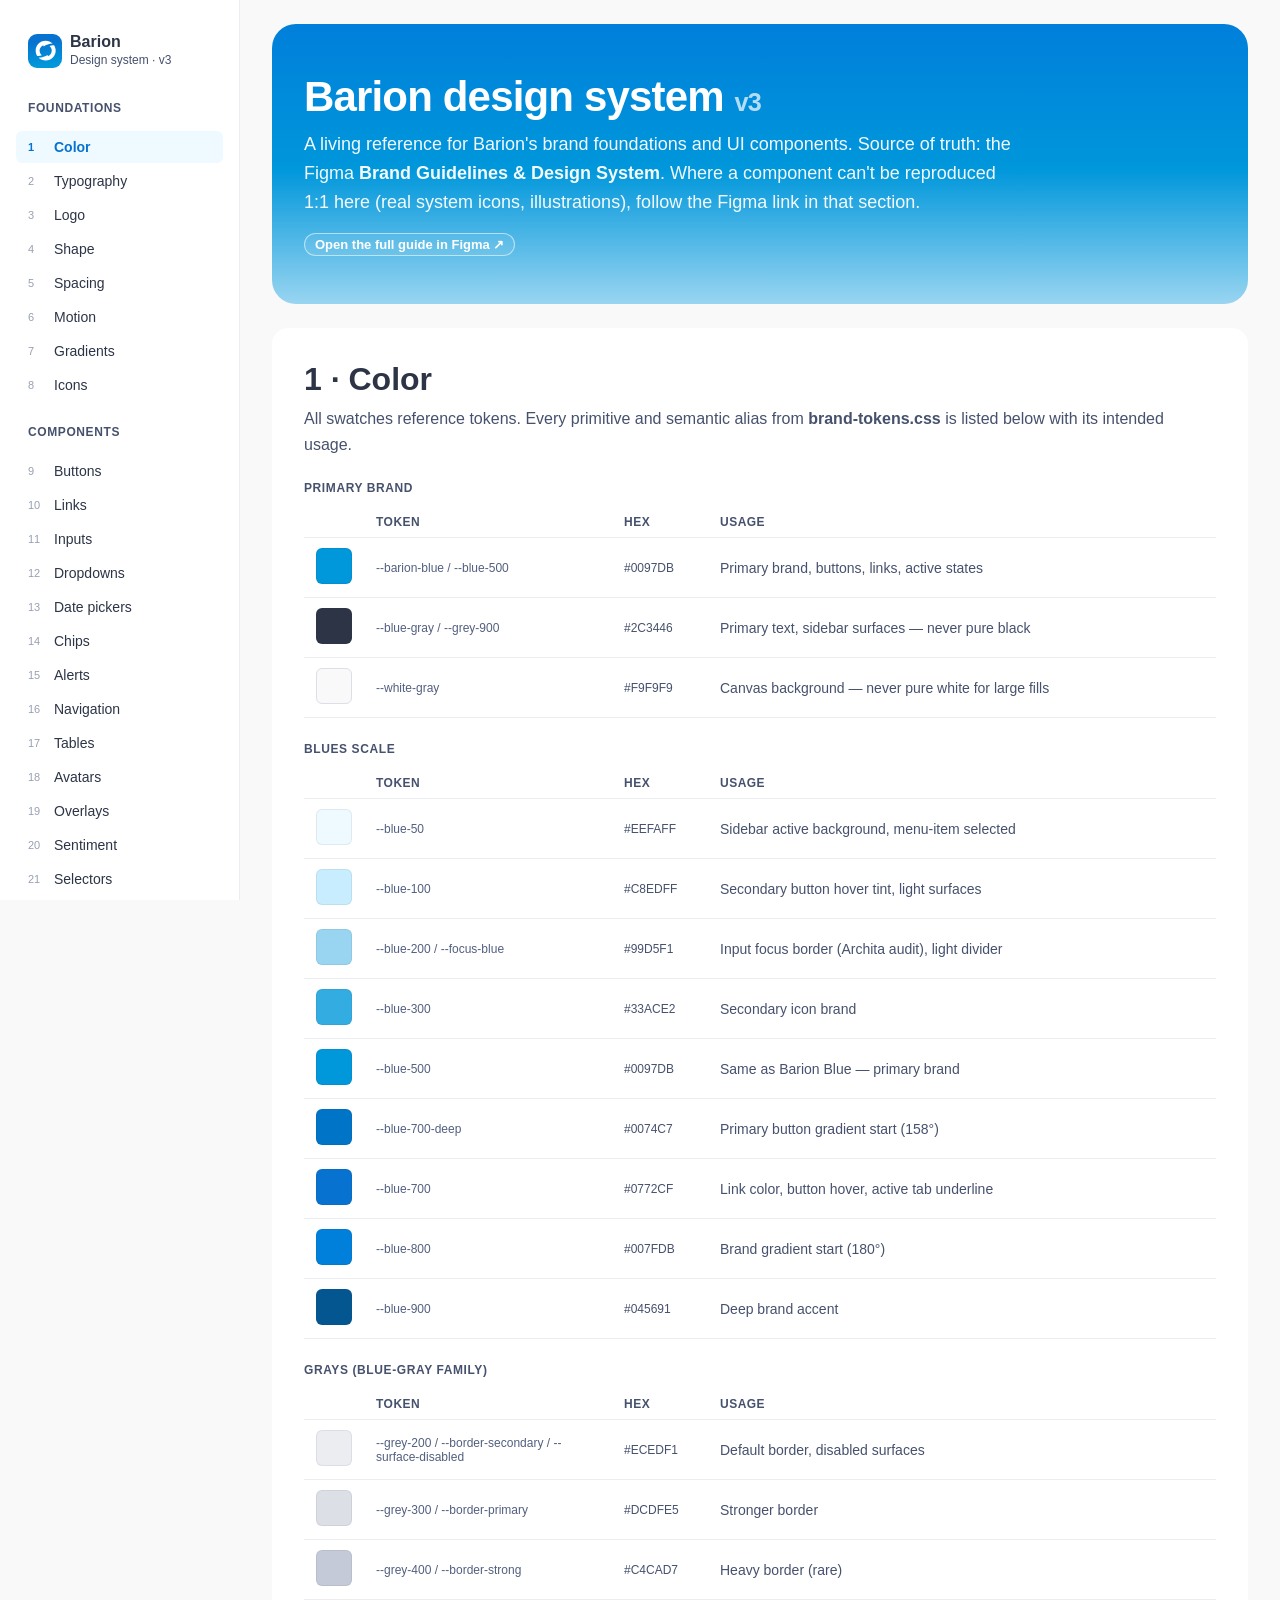
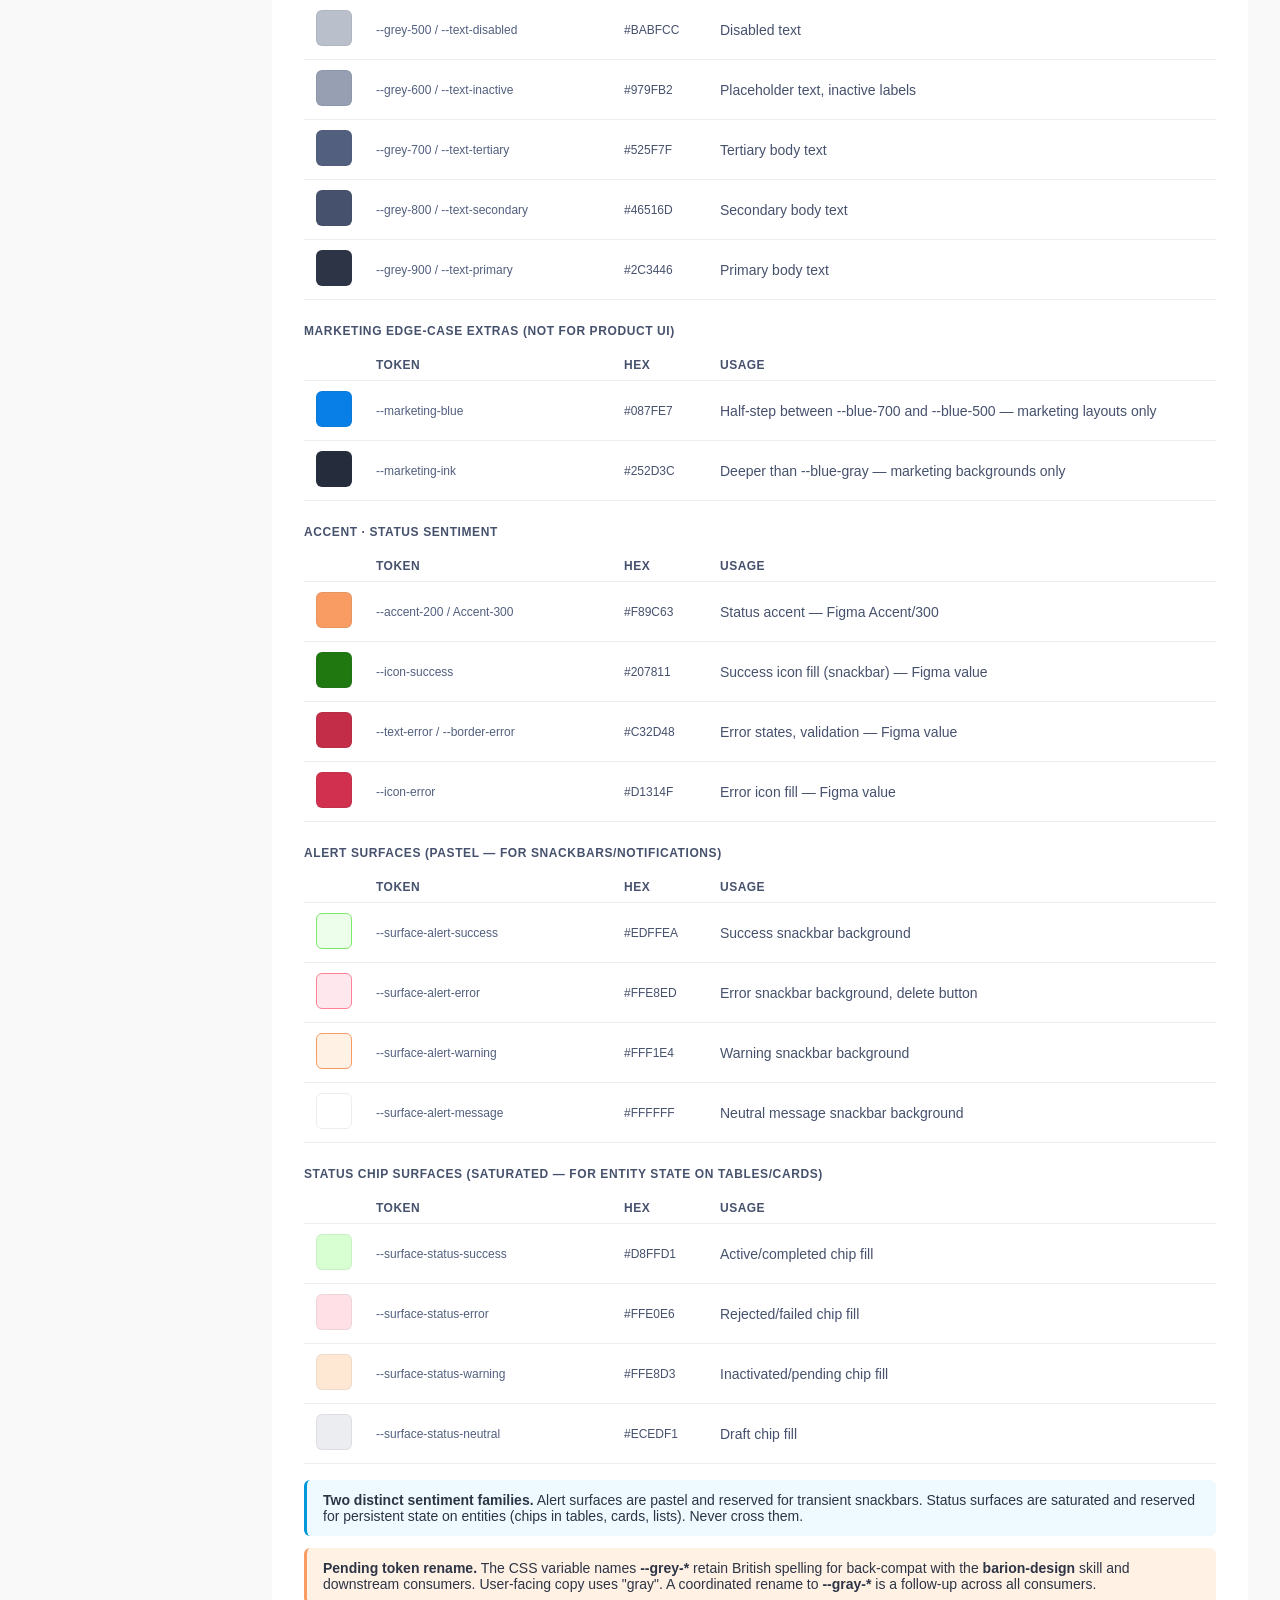
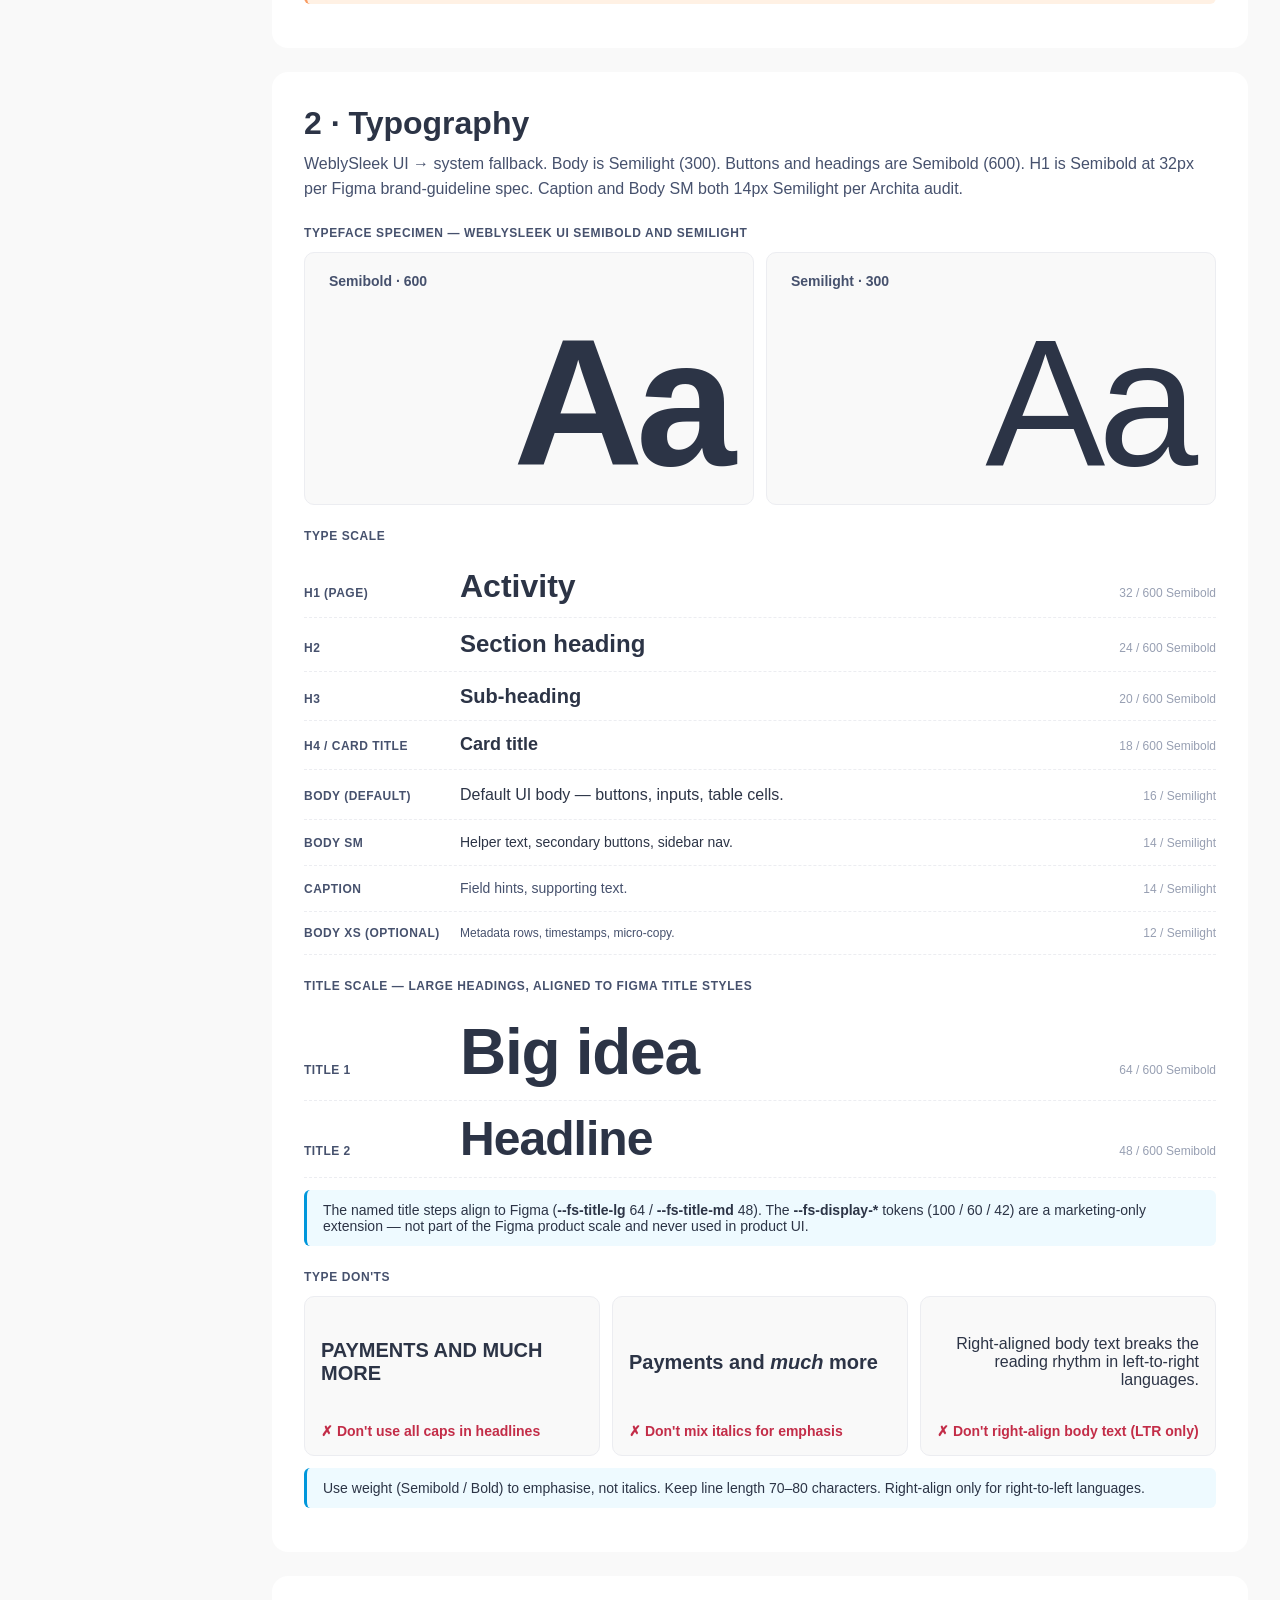
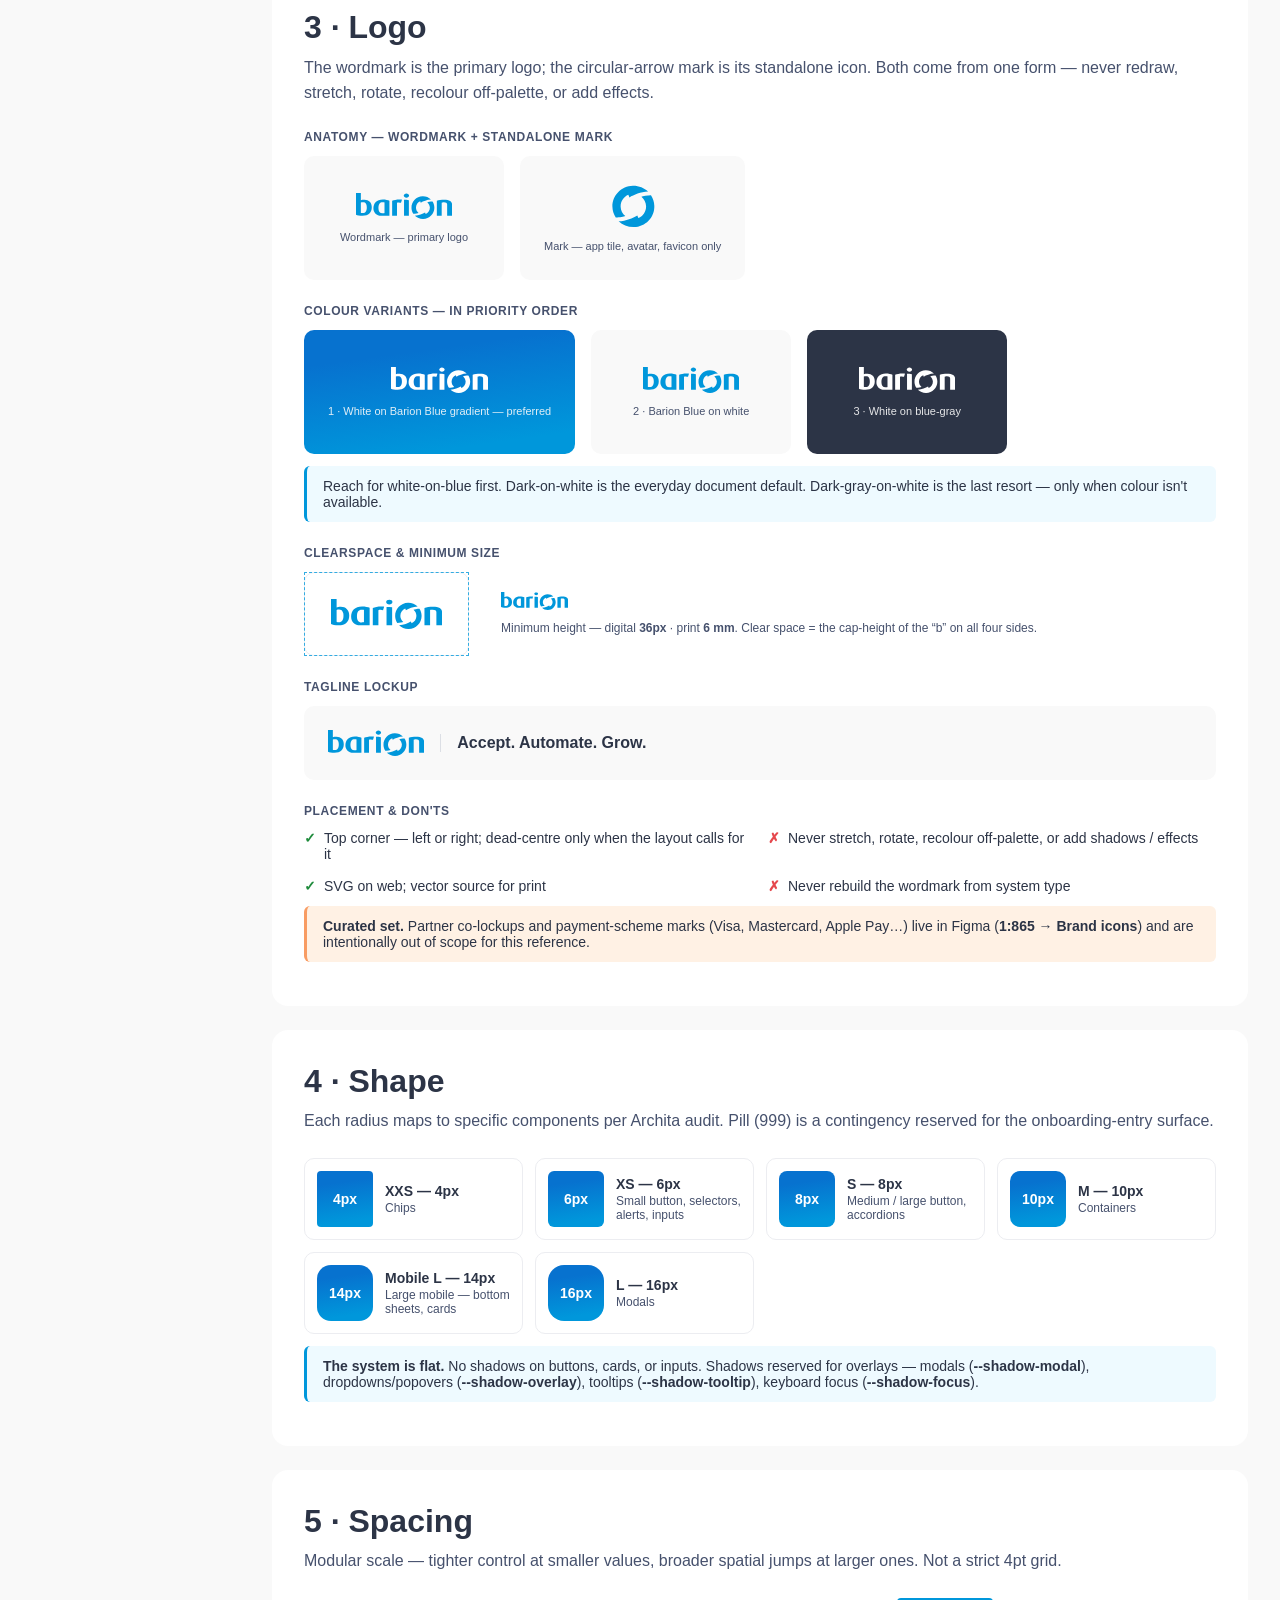
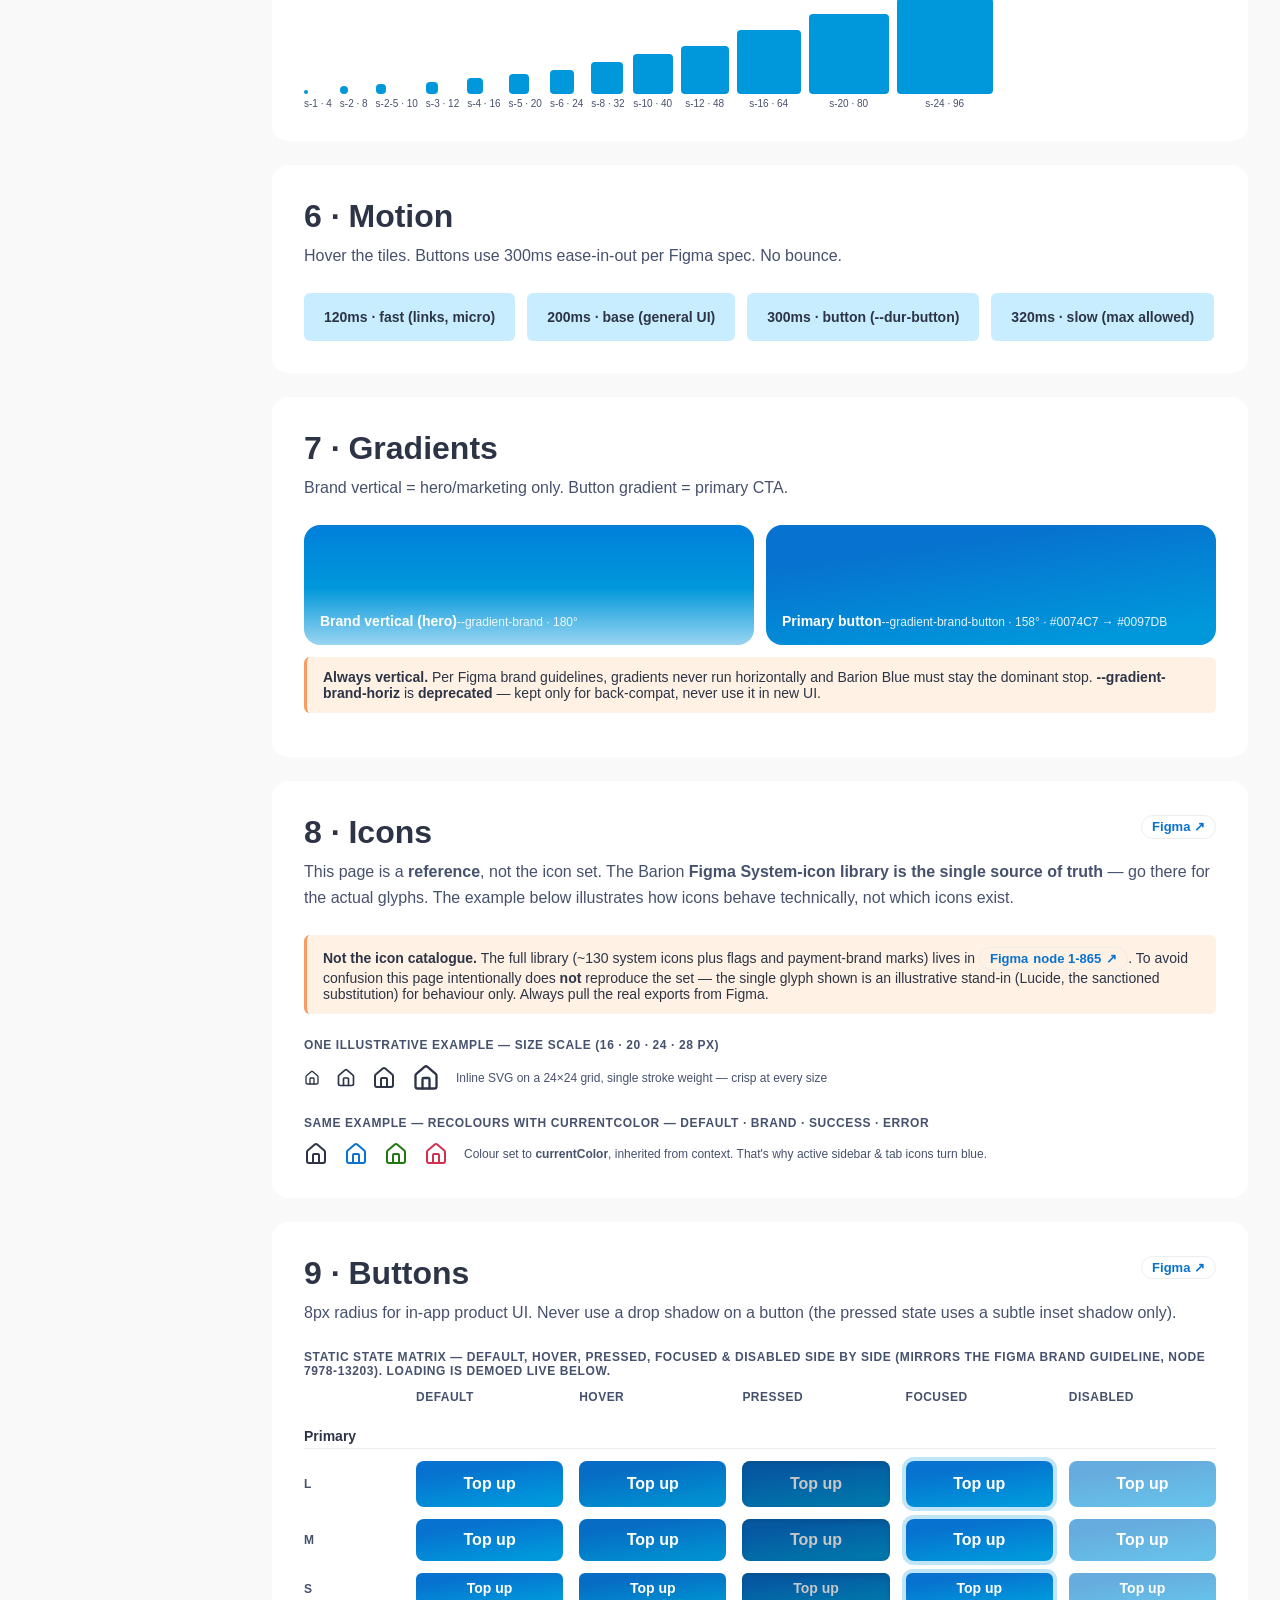
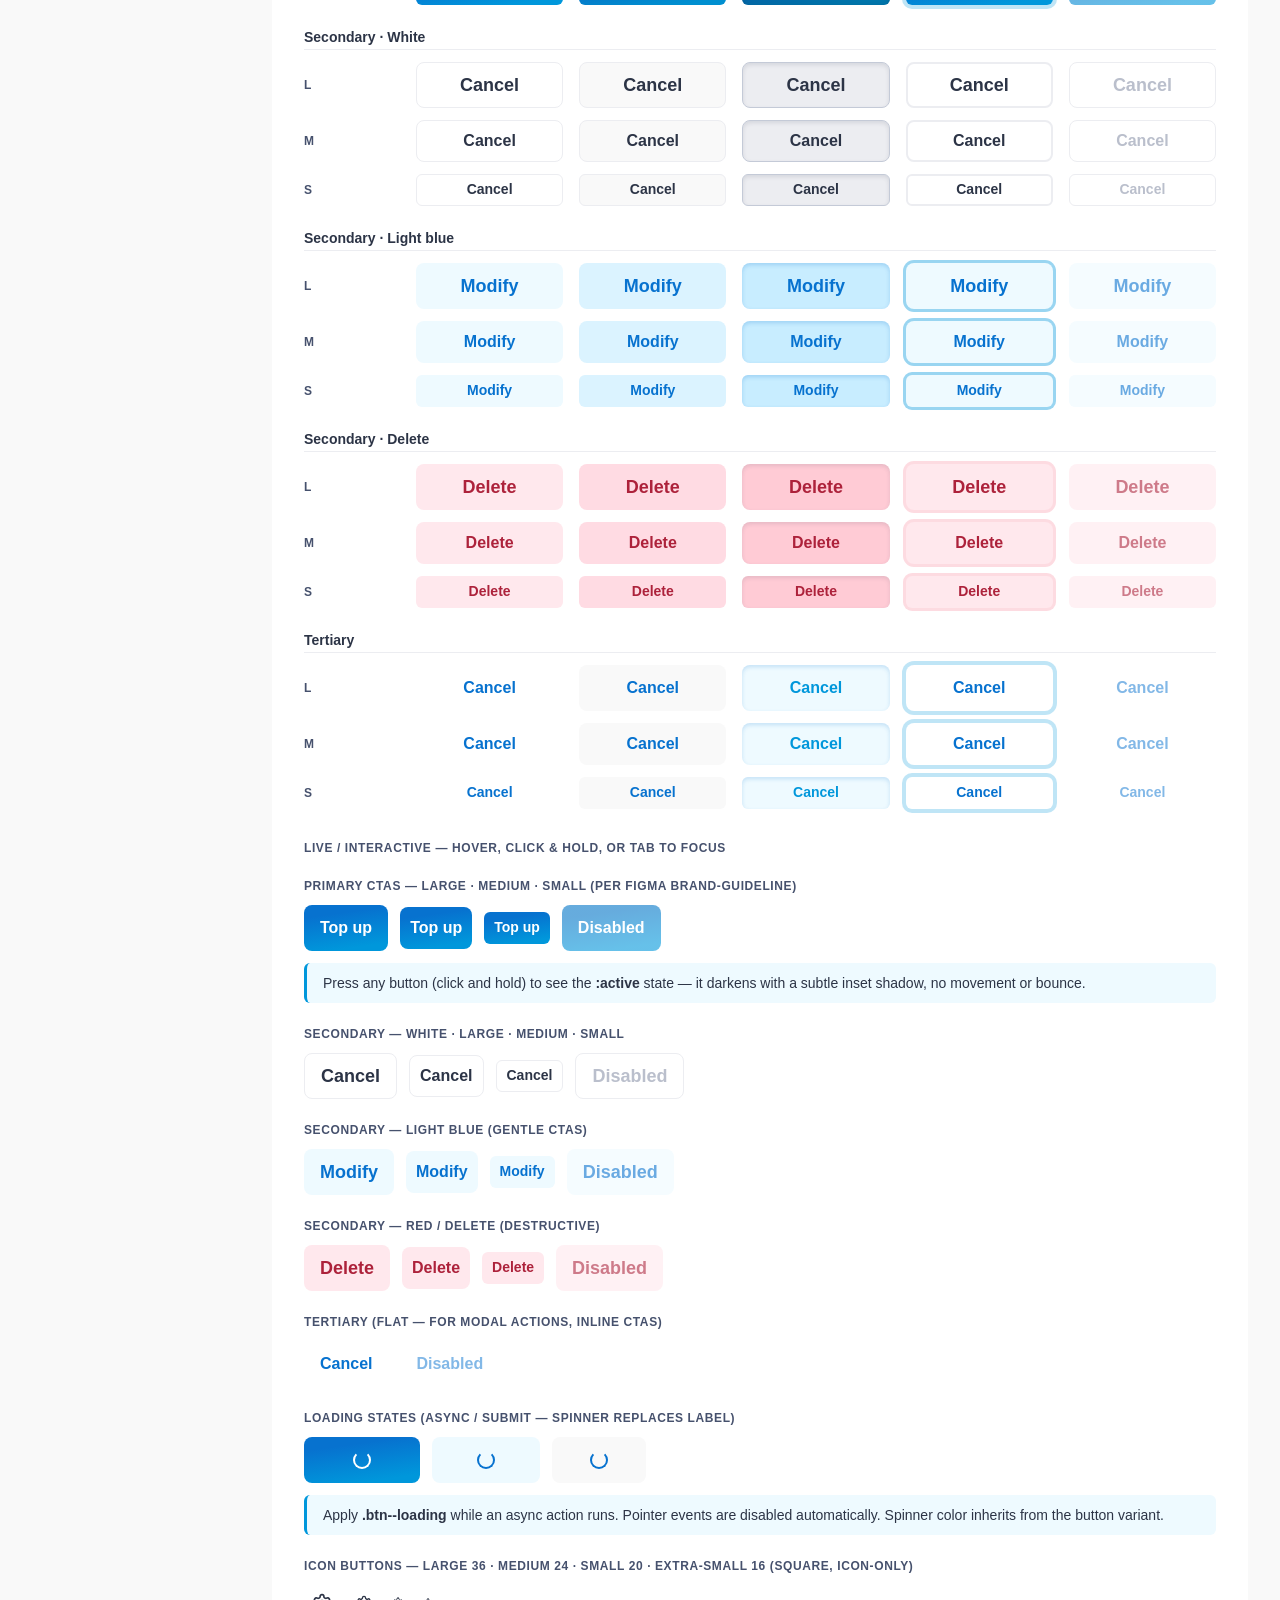
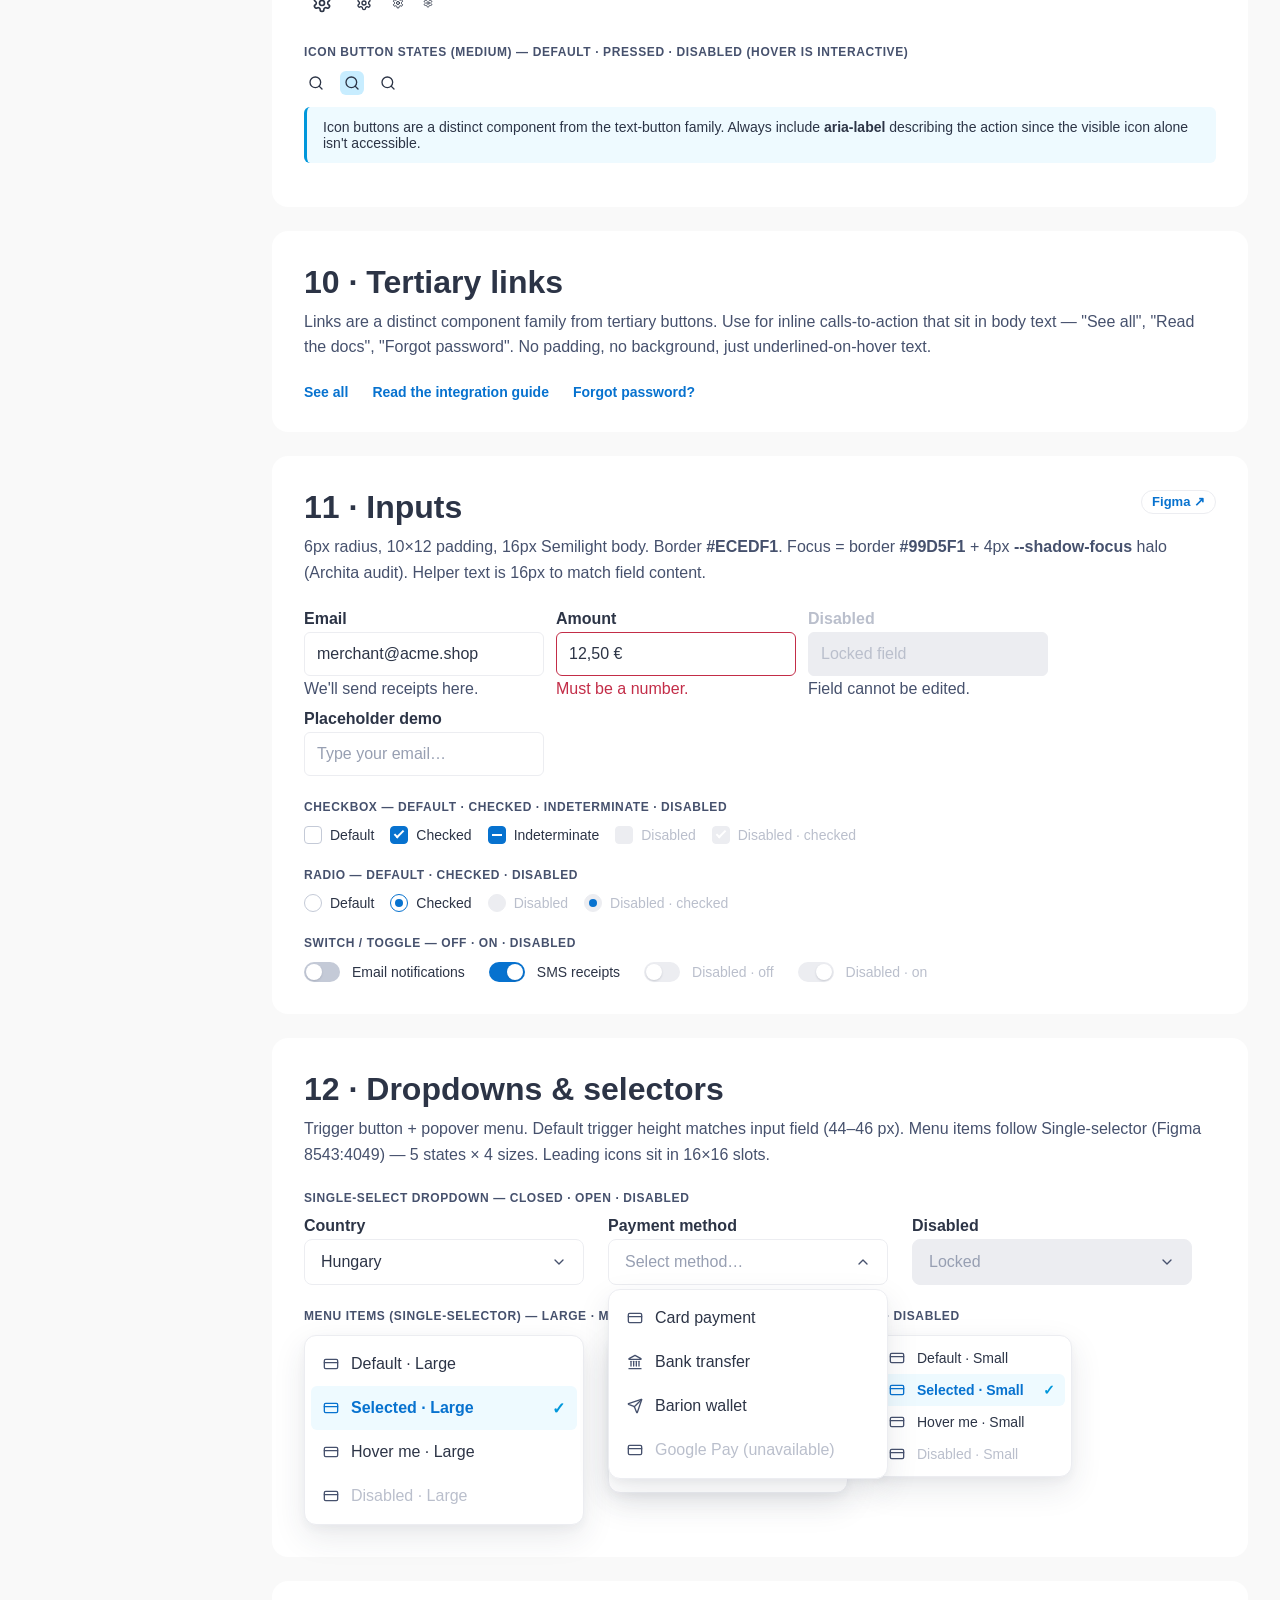
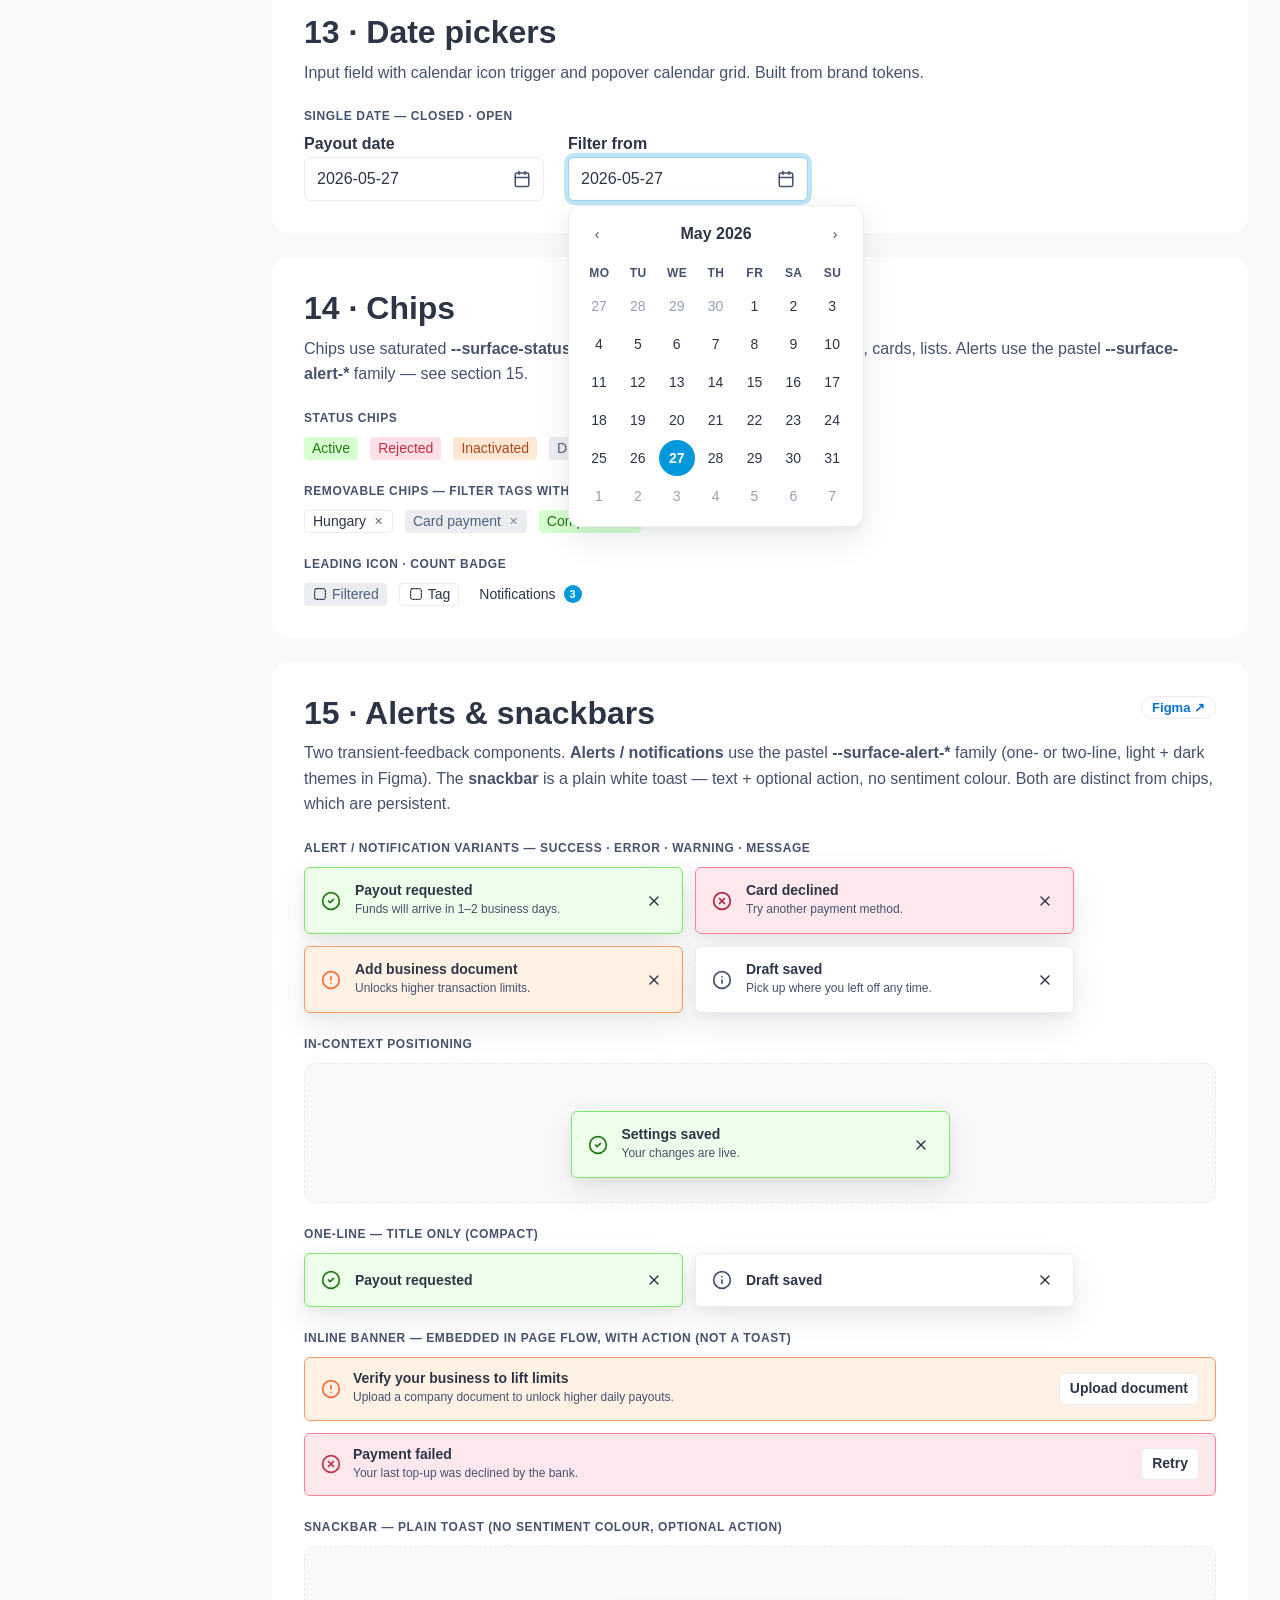
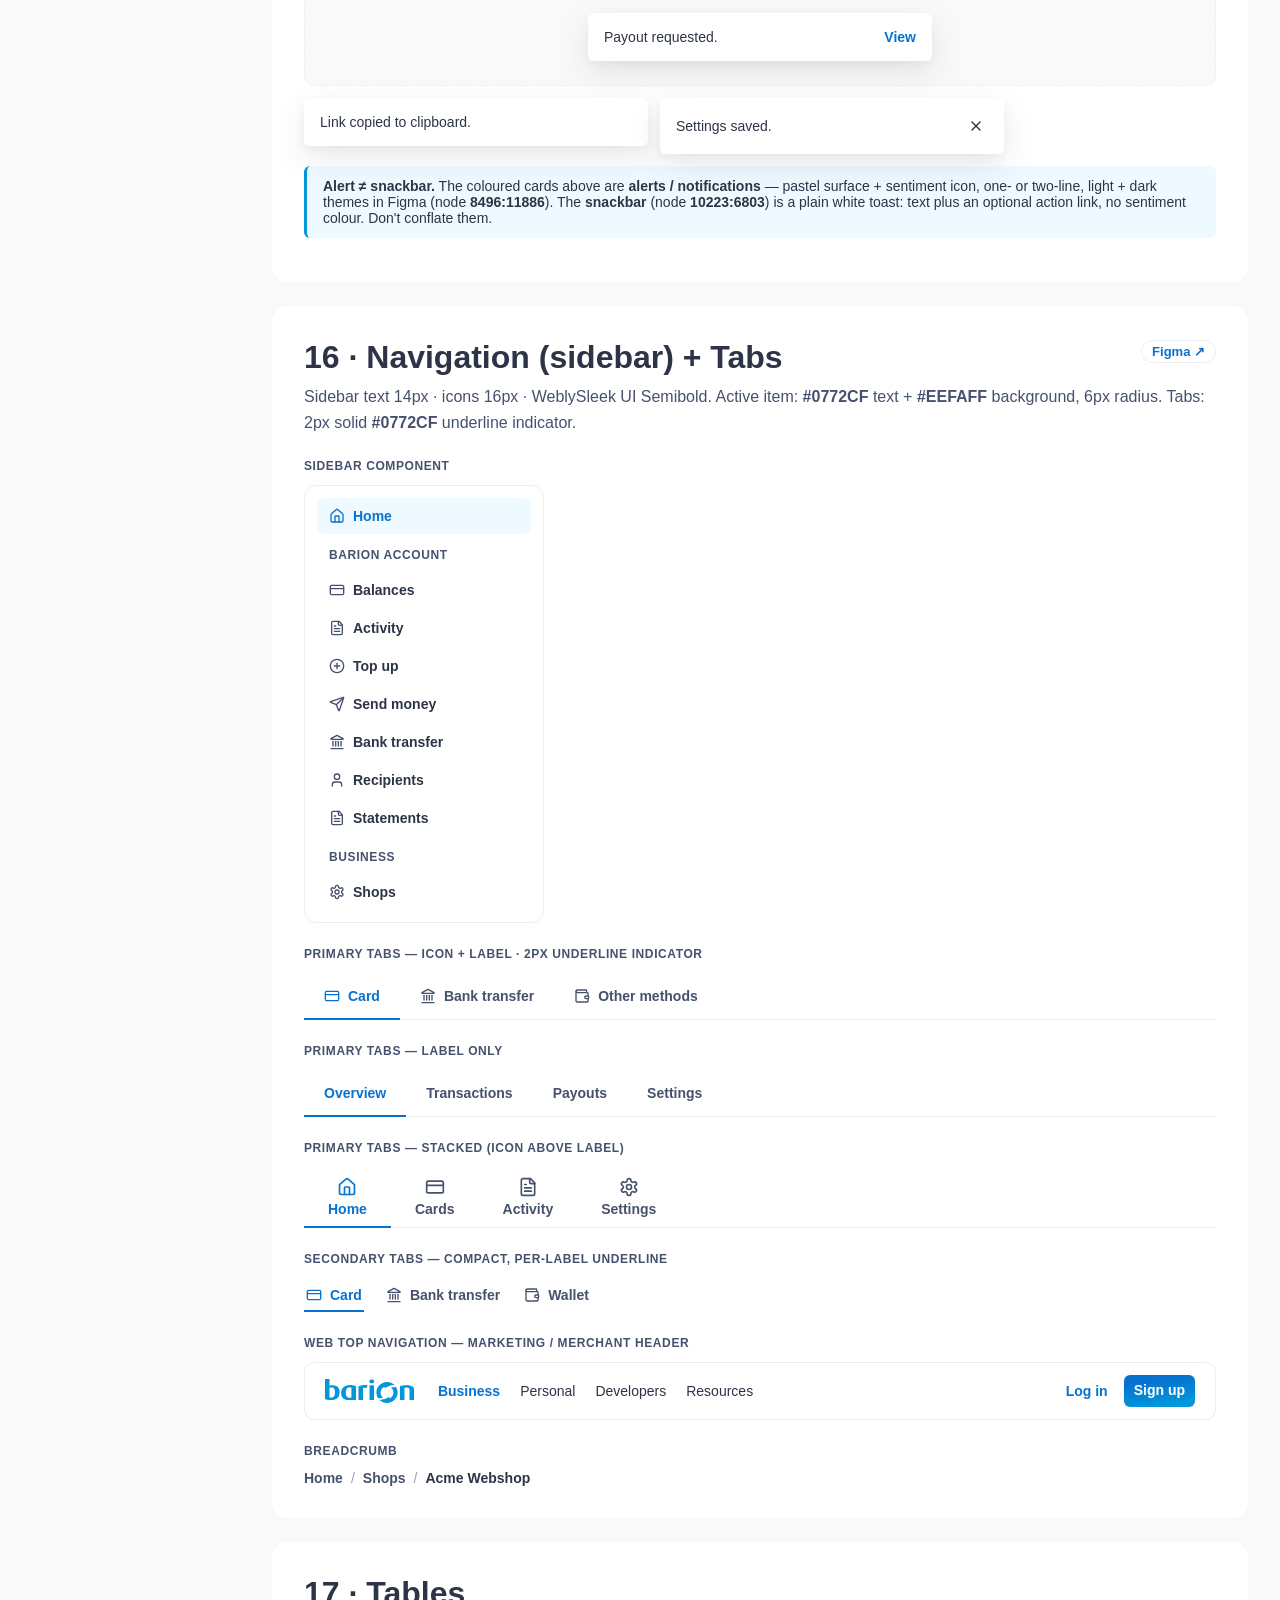
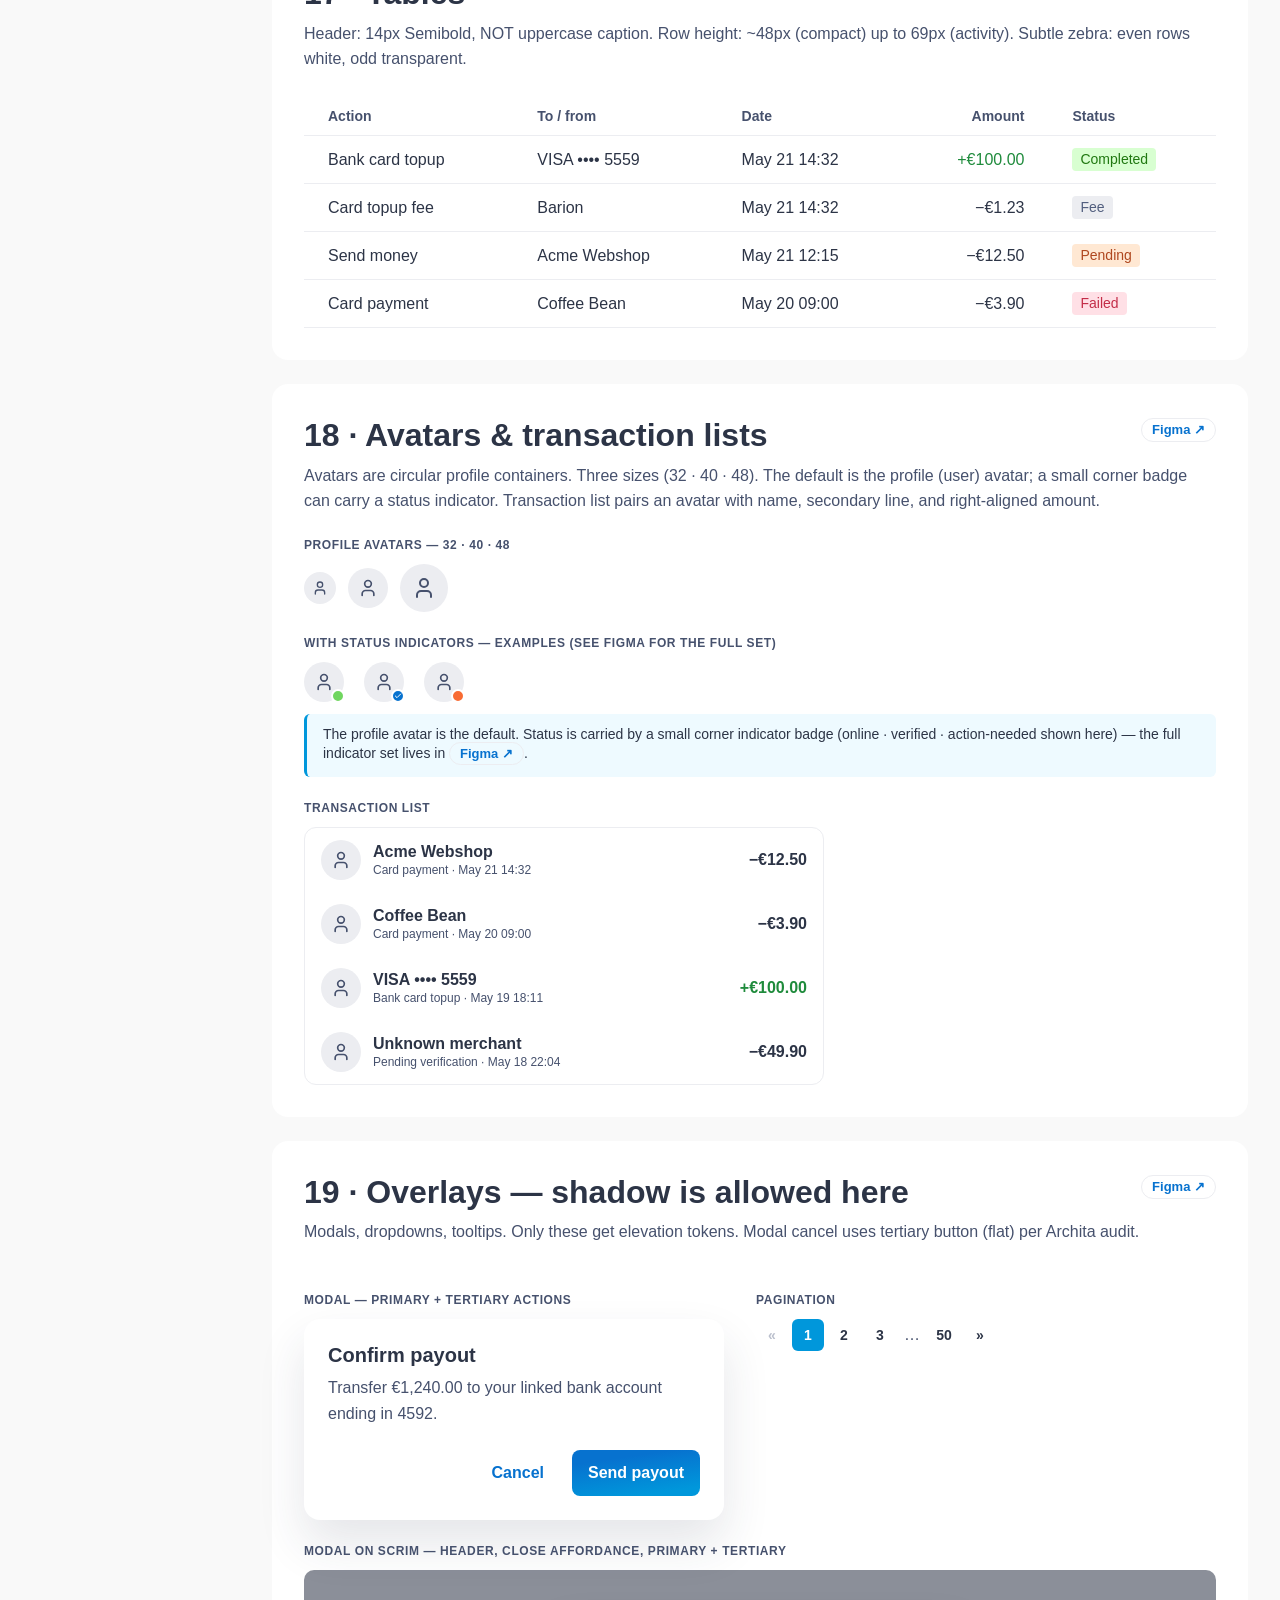
==== commit fd23a917: "Align tokens to Figma brand guidelines + add logo/icon assets - brand-tokens.css: Figma-aligned colo" ====
--- a/index.html
+++ b/index.html
@@ -4,6 +4,9 @@
 <meta charset="utf-8">
 <title>Barion design system v3 — living reference</title>
 <meta name="viewport" content="width=device-width, initial-scale=1">
+<link rel="icon" type="image/svg+xml" href="assets/favicon.svg">
+<link rel="apple-touch-icon" href="assets/favicon.svg">
+<meta name="theme-color" content="#0097DB">
 <link rel="stylesheet" href="brand-tokens.css">
 <style>
 /* ---------- APP LAYOUT — side nav + content ---------- */
@@ -54,7 +57,7 @@
 .title-strip p { font-size: var(--fs-body-lg); font-weight: var(--fw-semilight); margin: var(--s-2) 0 0; max-width: 720px; opacity: 0.95; color: var(--text-invert); }
 .kicker { font-size: var(--fs-body-xs); font-weight: var(--fw-bold); letter-spacing: 0.05em; text-transform: uppercase; color: var(--text-secondary); margin: var(--s-6) 0 var(--s-3); }
 .row { display: flex; gap: var(--s-3); flex-wrap: wrap; align-items: flex-start; }
-.callout { background: var(--surface-fill-1); border-left: 3px solid var(--blue-500); padding: var(--s-3) var(--s-4); border-radius: var(--radius-xs); font-size: var(--fs-body-sm); color: var(--text-primary); margin: var(--s-3) 0; font-weight: var(--fw-semilight); }
+.callout { background: var(--blue-50); border-left: 3px solid var(--blue-500); padding: var(--s-3) var(--s-4); border-radius: var(--radius-xs); font-size: var(--fs-body-sm); color: var(--text-primary); margin: var(--s-3) 0; font-weight: var(--fw-semilight); }
 .callout strong { font-weight: var(--fw-semibold); }
 .flag { background: var(--surface-alert-warning); border-left: 3px solid var(--border-alert-warning); padding: var(--s-3) var(--s-4); border-radius: var(--radius-xs); font-size: var(--fs-body-sm); color: var(--text-primary); margin: var(--s-3) 0; font-weight: var(--fw-semilight); }
 
@@ -120,7 +123,7 @@
 /* ---------- SHAPE ---------- */
 .shape-grid { display: grid; grid-template-columns: repeat(auto-fill, minmax(180px, 1fr)); gap: var(--s-3); }
 .shape-card { display: flex; align-items: center; gap: var(--s-3); padding: var(--s-3); border: 1px solid var(--border-secondary); border-radius: var(--radius-m); }
-.shape-tile { background: var(--gradient-brand-button); color: var(--text-invert); width: 56px; height: 56px; display: grid; place-content: center; font-weight: var(--fw-bold); font-size: var(--fs-body-xs); flex-shrink: 0; }
+.shape-tile { background: var(--gradient-brand-button); color: var(--text-invert); width: 56px; height: 56px; display: grid; place-content: center; font-weight: var(--fw-bold); font-size: var(--fs-body-sm); font-variant-numeric: tabular-nums; flex-shrink: 0; }
 .shape-meta { display: flex; flex-direction: column; gap: 2px; }
 .shape-meta .label { font-weight: var(--fw-semibold); font-size: var(--fs-body-sm); color: var(--text-primary); }
 .shape-meta .usage { font-size: var(--fs-body-xs); color: var(--text-secondary); font-weight: var(--fw-semilight); }
@@ -147,25 +150,30 @@
 .btn:disabled { background: var(--surface-disabled); color: var(--text-disabled); cursor: not-allowed; }
 .btn__icon { width: 18px; height: 18px; flex-shrink: 0; }
 .btn--primary { background: var(--gradient-brand-button); color: var(--text-invert); }
-.btn--primary:hover:not(:disabled) { filter: brightness(0.95); }
+/* Hover = flat darker blue #0074C7 (Figma Primary/Hover = Blues/1000), not a dimmed gradient */
+.btn--primary:hover:not(:disabled) { background-image: linear-gradient(rgba(0, 0, 0, 0.05), rgba(0, 0, 0, 0.05)), var(--gradient-brand-button); }
 .btn--primary:active:not(:disabled), .btn--primary.is-pressed { filter: brightness(0.78); box-shadow: inset 0 2px 5px rgba(4, 86, 145, 0.45); }
+/* Disabled = faded brand blue with white label (Figma Primary/Disabled), not neutral grey */
+.btn--primary:disabled { background: var(--gradient-brand-button); color: var(--text-invert); opacity: 0.4; }
 .btn--primary .btn__icon { color: var(--text-invert); }
+.btn--primary:disabled { background: linear-gradient(172deg, rgba(0, 116, 199, 0.6) 22.75%, rgba(0, 151, 219, 0.6) 86.15%); color: var(--text-invert); opacity: 1; }
 /* Secondary (White variant by default) */
 .btn--secondary { background: var(--surface-primary); color: var(--text-primary); border: 1px solid var(--border-secondary); font-size: var(--fs-body-lg); height: 46px; padding: 10px 16px; }
-.btn--secondary:hover:not(:disabled) { background-image: linear-gradient(rgba(44, 52, 70, 0.04), rgba(44, 52, 70, 0.04)); border-color: var(--border-secondary); }
-.btn--secondary:active:not(:disabled), .btn--secondary.is-pressed { background-image: linear-gradient(rgba(44, 52, 70, 0.10), rgba(44, 52, 70, 0.10)); border-color: var(--border-strong); }
+/* White secondary — hover = #F9F9F9, pressed = #ECEDF1 (Figma Secondary-White states; hover distinct from pressed) */
+.btn--secondary:hover:not(:disabled) { background: var(--white-gray); border-color: var(--border-secondary); }
+.btn--secondary:active:not(:disabled), .btn--secondary.is-pressed { background: var(--grey-200); border-color: var(--border-strong); box-shadow: inset 0 2px 4px rgba(44, 52, 70, 0.12); }
 .btn--secondary:focus-visible { border-width: 2px; box-shadow: none; }
 .btn--secondary:disabled { background: rgba(255, 255, 255, 0.8); color: var(--text-disabled); border-color: var(--border-secondary); }
 /* Secondary — Light Blue color variant */
 .btn--secondary.btn--blue { background: #EEFAFF; color: var(--text-link-1); border: 0; }
-.btn--secondary.btn--blue:hover:not(:disabled) { background-image: linear-gradient(rgba(44, 52, 70, 0.04), rgba(44, 52, 70, 0.04)); }
-.btn--secondary.btn--blue:active:not(:disabled), .btn--secondary.btn--blue.is-pressed { background: var(--blue-100); }
+.btn--secondary.btn--blue:hover:not(:disabled) { background: #DBF3FF; }
+.btn--secondary.btn--blue:active:not(:disabled), .btn--secondary.btn--blue.is-pressed { background: var(--blue-100); box-shadow: inset 0 2px 4px rgba(7, 114, 207, 0.22); }
 .btn--secondary.btn--blue:focus-visible { box-shadow: 0 0 0 3px var(--blue-200); }
 .btn--secondary.btn--blue:disabled { background: #EEFAFF; color: var(--text-brand); opacity: 0.6; }
 /* Secondary — Red/Delete color variant */
 .btn--secondary.btn--delete { background: var(--surface-alert-error); color: var(--text-alert-error); border: 0; }
-.btn--secondary.btn--delete:hover:not(:disabled) { background-image: linear-gradient(rgba(119, 21, 39, 0.03), rgba(119, 21, 39, 0.03)); }
-.btn--secondary.btn--delete:active:not(:disabled), .btn--secondary.btn--delete.is-pressed { background-image: linear-gradient(rgba(119, 21, 39, 0.08), rgba(119, 21, 39, 0.08)); }
+.btn--secondary.btn--delete:hover:not(:disabled) { background: #FFDBE3; }
+.btn--secondary.btn--delete:active:not(:disabled), .btn--secondary.btn--delete.is-pressed { background: #FFCBD5; }
 .btn--secondary.btn--delete:focus-visible { box-shadow: 0 0 0 3px rgba(249, 135, 156, 0.3); }
 .btn--secondary.btn--delete:disabled { background: var(--surface-alert-error); opacity: 0.6; }
 /* Size modifiers — Medium and Small (default = Large 46px). Apply to any .btn variant. */
@@ -173,15 +181,15 @@
 .btn--sm { height: 32px; padding: 4px 10px 6px; font-size: var(--fs-body-sm); border-radius: var(--radius-xs); }
 /* Tertiary — flat, no fill, no border, button-height padding (for modal actions, inline CTAs) */
 .btn--tertiary { background: transparent; color: var(--text-link-1); border: 0; box-shadow: none; }
-.btn--tertiary:hover:not(:disabled) { background: var(--blue-50); color: var(--text-link-2); }
-.btn--tertiary:active:not(:disabled), .btn--tertiary.is-pressed { background: var(--blue-100); color: var(--text-link-2); }
+/* Hover = neutral grey #F9F9F9, Pressed = light-blue #EEFAFF — per Figma Tertiary states (Archita: hover must read distinct from pressed; modal Cancel uses #F9F9F9) */
+.btn--tertiary:hover:not(:disabled) { background: var(--white-gray); color: var(--text-link-1); }
+.btn--tertiary:active:not(:disabled), .btn--tertiary.is-pressed { background: var(--blue-50); color: var(--text-link-2); box-shadow: inset 0 2px 4px rgba(7, 114, 207, 0.18); }
 .btn--tertiary:focus-visible { box-shadow: var(--shadow-focus); }
-.btn--tertiary:disabled { background: transparent; color: var(--text-disabled); }
+/* Disabled = faded brand-blue label (Figma Tertiary/Disabled), not neutral grey */
+.btn--tertiary:disabled { background: transparent; color: var(--text-brand); opacity: 0.5; }
 /* Link — inline text link with no padding, distinct family */
 .btn--link { background: transparent; color: var(--text-link-1); font-weight: var(--fw-semibold); font-size: var(--fs-body-sm); padding: 0; height: auto; }
 .btn--link:hover:not(:disabled) { text-decoration: underline; color: var(--text-link-2); }
-/* Pill — onboarding-entry only (contingency) */
-.btn--pill { border-radius: var(--radius-pill); background: var(--gradient-brand-button-pill); height: 50px; padding: 14px var(--s-6); }
 
 /* Icon button — square, icon-only. 4 sizes per brand guide (Archita audit): L36 / M24 / S20 / XS16. Distinct from .btn family. */
 .btn-icon { display: inline-grid; place-content: center; background: transparent; border: 0; border-radius: var(--radius-xs); color: var(--icon-primary); cursor: pointer; transition: background var(--dur-fast) var(--ease-out), color var(--dur-fast) var(--ease-out); outline: none; flex-shrink: 0; }
@@ -203,10 +211,32 @@
 .btn--loading::after { content: ""; position: absolute; inset: 0; margin: auto; width: 18px; height: 18px; border: 2px solid currentColor; border-top-color: transparent; border-radius: 50%; animation: btn-spin 600ms linear infinite; color: var(--text-invert); }
 .btn--primary.btn--loading::after { color: var(--text-invert); }
 .btn--secondary.btn--blue.btn--loading::after { color: var(--text-link-1); }
+.btn--tertiary.btn--loading { background: var(--white-gray); }
 .btn--tertiary.btn--loading::after { color: var(--text-link-1); }
 .btn--secondary.btn--loading::after { color: var(--text-primary); }
 .btn--secondary.btn--delete.btn--loading::after { color: var(--text-alert-error); }
 @keyframes btn-spin { to { transform: rotate(360deg); } }
+
+/* ---------- BUTTON STATIC-STATE HELPERS (state matrix only; mirror the live :hover / :focus-visible rules) ---------- */
+.btn--primary.is-hover { background-image: linear-gradient(rgba(0, 0, 0, 0.05), rgba(0, 0, 0, 0.05)), var(--gradient-brand-button); }
+.btn--secondary.is-hover { background: var(--white-gray); border-color: var(--border-secondary); }
+.btn--secondary.btn--blue.is-hover { background: #DBF3FF; }
+.btn--secondary.btn--delete.is-hover { background: #FFDBE3; }
+.btn--tertiary.is-hover { background: var(--white-gray); color: var(--text-link-1); }
+.btn.is-focus { box-shadow: var(--shadow-focus); }
+.btn--secondary.is-focus { border-width: 2px; box-shadow: none; }
+.btn--secondary.btn--blue.is-focus { box-shadow: 0 0 0 3px var(--blue-200); }
+.btn--secondary.btn--delete.is-focus { box-shadow: 0 0 0 3px rgba(249, 135, 156, 0.3); }
+.btn--tertiary.is-focus { box-shadow: var(--shadow-focus); }
+/* State matrix grid (mirrors Figma 7978-13203 — variant x size x state) */
+.btn-matrix-wrap { overflow-x: auto; margin: var(--s-3) 0 var(--s-6); padding-bottom: var(--s-2); }
+.btn-matrix { display: grid; grid-template-columns: 96px repeat(5, minmax(112px, 1fr)); gap: var(--s-3) var(--s-4); align-items: center; min-width: 680px; }
+.btn-matrix__head { font-size: var(--fs-body-xs); font-weight: var(--fw-semibold); color: var(--text-secondary); text-transform: uppercase; letter-spacing: 0.04em; }
+.btn-matrix__group { grid-column: 1 / -1; font-size: var(--fs-body-sm); font-weight: var(--fw-semibold); color: var(--text-primary); border-bottom: 1px solid var(--border-secondary); padding-bottom: var(--s-1); margin-top: var(--s-3); }
+.btn-matrix__size { font-size: var(--fs-body-xs); font-weight: var(--fw-semibold); color: var(--text-secondary); font-variant-numeric: tabular-nums; }
+.btn-matrix .btn { width: 100%; pointer-events: none; }
+.btn-matrix .btn:focus-visible { box-shadow: none; }
+.btn-matrix .btn--secondary:focus-visible { border-width: 1px; }
 
 /* ---------- INPUTS — Archita audit: focus border #99D5F1 ---------- */
 .field { display: flex; flex-direction: column; gap: 4px; min-width: 240px; }
@@ -237,19 +267,19 @@
 .check__box::after { content: ""; width: 10px; height: 5px; border-left: 2px solid var(--icon-invert); border-bottom: 2px solid var(--icon-invert); transform: rotate(-45deg) translate(1px, -1px); opacity: 0; }
 .check:hover .check__box { border-color: var(--blue-500); }
 .check input:focus-visible + .check__box { box-shadow: var(--shadow-focus); }
-.check input:checked + .check__box { background: var(--blue-500); border-color: var(--blue-500); }
+.check input:checked + .check__box { background: var(--blue-700); border-color: var(--blue-700); }
 .check input:checked + .check__box::after { opacity: 1; }
-.check--indeterminate .check__box { background: var(--blue-500); border-color: var(--blue-500); }
+.check--indeterminate .check__box { background: var(--blue-700); border-color: var(--blue-700); }
 .check--indeterminate .check__box::after { content: ""; width: 10px; height: 0; border-left: 0; border-bottom: 2px solid var(--icon-invert); opacity: 1; transform: none; }
 .check--error .check__box { border-color: var(--border-error); }
 .check--error.check__check-on input:checked + .check__box { background: var(--red-200); border-color: var(--red-200); }
 .check input:disabled + .check__box { background: var(--surface-disabled); border-color: var(--border-secondary); cursor: not-allowed; }
 .check:has(input:disabled) { color: var(--text-disabled); cursor: not-allowed; }
 .radio__circle { width: 18px; height: 18px; border-radius: 50%; border: 1.5px solid var(--border-strong); background: var(--surface-primary); display: inline-grid; place-content: center; transition: border-color var(--dur-fast) var(--ease-out); }
-.radio__circle::after { content: ""; width: 8px; height: 8px; border-radius: 50%; background: var(--blue-500); transform: scale(0); transition: transform var(--dur-fast) var(--ease-out); }
+.radio__circle::after { content: ""; width: 8px; height: 8px; border-radius: 50%; background: var(--blue-700); transform: scale(0); transition: transform var(--dur-fast) var(--ease-out); }
 .radio:hover .radio__circle { border-color: var(--blue-500); }
 .radio input:focus-visible + .radio__circle { box-shadow: var(--shadow-focus); }
-.radio input:checked + .radio__circle { border-color: var(--blue-500); }
+.radio input:checked + .radio__circle { border-color: var(--blue-700); }
 .radio input:checked + .radio__circle::after { transform: scale(1); }
 .radio input:disabled + .radio__circle { background: var(--surface-disabled); border-color: var(--border-secondary); cursor: not-allowed; }
 .radio:has(input:disabled) { color: var(--text-disabled); cursor: not-allowed; }
@@ -262,7 +292,7 @@
 .switch__thumb { position: absolute; top: 2px; left: 2px; width: 16px; height: 16px; border-radius: 50%; background: var(--surface-primary); transition: left var(--dur-base) var(--ease-out); box-shadow: 0 1px 2px rgba(44, 52, 70, 0.18); }
 .switch:hover .switch__track { background: var(--grey-500); }
 .switch input:focus-visible + .switch__track { box-shadow: var(--shadow-focus); }
-.switch input:checked + .switch__track { background: var(--blue-500); }
+.switch input:checked + .switch__track { background: var(--blue-700); }
 .switch input:checked + .switch__track .switch__thumb { left: 18px; }
 .switch input:disabled + .switch__track { background: var(--surface-disabled); cursor: not-allowed; }
 .switch:has(input:disabled) { color: var(--text-disabled); cursor: not-allowed; }
@@ -378,17 +408,25 @@
 .sidebar-section { font-size: var(--fs-body-xs); color: var(--text-secondary); padding: var(--s-3) var(--s-3) var(--s-2); font-weight: var(--fw-semibold); text-transform: uppercase; letter-spacing: 0.05em; }
 
 /* ---------- AVATARS ---------- */
-.avatar { display: inline-flex; align-items: center; justify-content: center; border-radius: 50%; background: var(--blue-100); color: var(--blue-700); font-family: var(--font-brand); font-weight: var(--fw-semibold); flex-shrink: 0; user-select: none; }
+.avatar { display: inline-flex; align-items: center; justify-content: center; border-radius: 50%; background: var(--grey-200); color: var(--grey-700); font-family: var(--font-brand); font-weight: var(--fw-semibold); flex-shrink: 0; user-select: none; overflow: hidden; }
+.avatar img { width: 100%; height: 100%; object-fit: cover; }
 .avatar--sm { width: 32px; height: 32px; font-size: 12px; }
 .avatar--md { width: 40px; height: 40px; font-size: 14px; }
 .avatar--lg { width: 48px; height: 48px; font-size: 16px; }
 .avatar--gray { background: var(--grey-200); color: var(--grey-800); }
 .avatar--darkblue { background: #047CD2; color: var(--text-invert); }
 .avatar--shop { background: #195796; color: var(--text-invert); }
+.avatar .icon { width: 58%; height: 58%; color: var(--icon-secondary); }
+/* Avatar with status indicator badge (examples — full set in Figma) */
+.avatar-ind { position: relative; display: inline-flex; }
+.avatar-ind__badge { position: absolute; right: -1px; bottom: -1px; width: 14px; height: 14px; border-radius: 50%; border: 2px solid var(--surface-canvas); display: inline-grid; place-content: center; box-sizing: border-box; }
+.avatar-ind__badge .icon { width: 8px; height: 8px; color: var(--text-invert); }
+.avatar-ind__badge--online { background: var(--green-400); }
+.avatar-ind__badge--brand  { background: var(--icon-brand); }
+.avatar-ind__badge--alert  { background: var(--accent-400); }
 
 .txn-list { background: var(--surface-primary); border: 1px solid var(--border-secondary); border-radius: var(--radius-md); overflow: hidden; max-width: 520px; }
-.txn-row { display: flex; align-items: center; gap: var(--s-3); padding: var(--s-3) var(--s-4); border-bottom: 1px solid var(--border-secondary); }
-.txn-row:last-child { border-bottom: 0; }
+.txn-row { display: flex; align-items: center; gap: var(--s-3); padding: var(--s-3) var(--s-4); }
 .txn-row__body { flex: 1; min-width: 0; display: flex; flex-direction: column; gap: 2px; }
 .txn-row__name { font-weight: var(--fw-semibold); font-size: var(--fs-body); color: var(--text-primary); }
 .txn-row__meta { font-weight: var(--fw-semilight); font-size: var(--fs-body-xs); color: var(--text-secondary); }
@@ -467,16 +505,15 @@
 .list-selector--mobile   { width: 260px; }
 .list-selector--web      { width: 240px; }
 .list-selector-item { display: flex; align-items: center; gap: var(--s-3); padding: var(--s-3); background: var(--surface-primary); border: 1px solid var(--border-secondary); border-radius: var(--radius-xs); cursor: pointer; transition: background var(--dur-fast) var(--ease-out), border-color var(--dur-fast) var(--ease-out); }
-.list-selector-item:hover:not([aria-disabled="true"]):not([aria-selected="true"]) { background: var(--blue-50); }
+.list-selector-item:hover:not([aria-disabled="true"]):not([aria-selected="true"]), .list-selector-item.is-hover { background: var(--white-gray); }
 .list-selector-item[aria-selected="true"] { background: var(--blue-50); border-color: var(--blue-200); }
 .list-selector-item[aria-disabled="true"] { background: var(--surface-secondary); color: var(--text-disabled); cursor: not-allowed; }
 /* Leading circle is a media/avatar placeholder (e.g. profile pic), NOT a radio control (Figma 8543:3905) */
-.list-selector-item__radio { width: 28px; height: 28px; border-radius: 50%; background: var(--blue-100); flex-shrink: 0; position: relative; overflow: hidden; }
-.list-selector-item__radio::before { content: ""; position: absolute; width: 10px; height: 10px; border-radius: 50%; background: var(--blue-300); top: 5px; left: 9px; } /* head */
-.list-selector-item__radio::after { content: ""; position: absolute; width: 18px; height: 11px; border-radius: 9px 9px 0 0; background: var(--blue-300); bottom: 0; left: 5px; } /* shoulders */
-.list-selector-item[aria-selected="true"] .list-selector-item__radio { box-shadow: 0 0 0 2px var(--blue-500); }
-.list-selector-item[aria-disabled="true"] .list-selector-item__radio { background: var(--surface-tertiary); }
-.list-selector-item[aria-disabled="true"] .list-selector-item__radio::before, .list-selector-item[aria-disabled="true"] .list-selector-item__radio::after { background: var(--grey-300); }
+.list-selector-item__radio { width: 24px; height: 24px; border-radius: 50%; border: 2px solid var(--border-strong); background: transparent; flex-shrink: 0; }
+.list-selector-item[aria-selected="true"] .list-selector-item__radio { border-color: var(--blue-700); }
+.list-selector-item[aria-disabled="true"] .list-selector-item__radio { border-color: var(--grey-300); }
+.list-selector-item__state { margin-left: auto; font-size: var(--fs-body-xs); font-weight: var(--fw-semibold); color: var(--text-tertiary); flex-shrink: 0; }
+.list-selector-item.is-pressed { background: var(--white-gray); box-shadow: inset 0 2px 4px rgba(44, 52, 70, 0.10); }
 .list-selector-item__body { display: flex; flex-direction: column; gap: 0; min-width: 0; }
 .list-selector-item__title { font-weight: var(--fw-semibold); font-size: var(--fs-body-sm); color: var(--text-primary); line-height: 1.3; }
 .list-selector-item[aria-selected="true"] .list-selector-item__title { color: var(--text-brand); }
@@ -501,8 +538,8 @@
 
 /* ---------- LOGO (§3) ---------- */
 .logo-row { display: flex; gap: var(--s-4); flex-wrap: wrap; }
-.logo-stage { display: flex; flex-direction: column; align-items: center; justify-content: center; gap: var(--s-3); min-width: 200px; min-height: 124px; padding: var(--s-6); border-radius: var(--radius-m); border: 1px solid var(--border-secondary); background: var(--surface-primary); }
-.logo-stage--blue { background: var(--barion-blue); border-color: transparent; }
+.logo-stage { display: flex; flex-direction: column; align-items: center; justify-content: center; gap: var(--s-3); min-width: 200px; min-height: 124px; padding: var(--s-6); border-radius: var(--radius-m); border: 0; background: var(--surface-tertiary); }
+.logo-stage--blue { background: var(--gradient-brand-button); border-color: transparent; }
 .logo-stage--dark { background: var(--blue-gray); border-color: transparent; }
 .logo-stage__logo { height: 26px; width: auto; }
 .logo-stage__logo--mark { height: 44px; }
@@ -851,9 +888,10 @@
   <table class="token-table">
     <thead><tr><th></th><th>Token</th><th>Hex</th><th>Usage</th></tr></thead>
     <tbody>
-      <tr><td class="swatch-cell"><span class="swatch-chip" style="background: var(--accent-400)"></span></td><td class="token-cell">--accent-400</td><td class="hex-cell">#F86B33</td><td class="usage-cell">Accent gradient end — marketing only, never dominant in product UI</td></tr>
-      <tr><td class="swatch-cell"><span class="swatch-chip" style="background: var(--green-600)"></span></td><td class="token-cell">--green-600 / --icon-success</td><td class="hex-cell">#1F8B3C</td><td class="usage-cell">Success icon fill (snackbar)</td></tr>
-      <tr><td class="swatch-cell"><span class="swatch-chip" style="background: var(--red-200)"></span></td><td class="token-cell">--red-200 / --text-error / --border-error</td><td class="hex-cell">#E5484D</td><td class="usage-cell">Error states, validation</td></tr>
+      <tr><td class="swatch-cell"><span class="swatch-chip" style="background: var(--accent-200)"></span></td><td class="token-cell">--accent-200 / Accent-300</td><td class="hex-cell">#F89C63</td><td class="usage-cell">Status accent — Figma Accent/300</td></tr>
+      <tr><td class="swatch-cell"><span class="swatch-chip" style="background: var(--icon-success)"></span></td><td class="token-cell">--icon-success</td><td class="hex-cell">#207811</td><td class="usage-cell">Success icon fill (snackbar) — Figma value</td></tr>
+      <tr><td class="swatch-cell"><span class="swatch-chip" style="background: var(--text-error)"></span></td><td class="token-cell">--text-error / --border-error</td><td class="hex-cell">#C32D48</td><td class="usage-cell">Error states, validation — Figma value</td></tr>
+      <tr><td class="swatch-cell"><span class="swatch-chip" style="background: var(--icon-error)"></span></td><td class="token-cell">--icon-error</td><td class="hex-cell">#D1314F</td><td class="usage-cell">Error icon fill — Figma value</td></tr>
     </tbody>
   </table>
 
@@ -946,7 +984,7 @@
 
   <div class="kicker">Colour variants — in priority order</div>
   <div class="logo-row">
-    <div class="logo-stage logo-stage--blue"><img src="assets/barion-wordmark-white.svg" alt="Barion logo, white on blue" class="logo-stage__logo"><span class="logo-stage__tag">1 · White on Barion Blue — preferred</span></div>
+    <div class="logo-stage logo-stage--blue"><img src="assets/barion-wordmark-white.svg" alt="Barion logo, white on blue gradient" class="logo-stage__logo"><span class="logo-stage__tag">1 · White on Barion Blue gradient — preferred</span></div>
     <div class="logo-stage"><img src="assets/barion-wordmark-blue.svg" alt="Barion logo, Barion blue on white" class="logo-stage__logo"><span class="logo-stage__tag">2 · Barion Blue on white</span></div>
     <div class="logo-stage logo-stage--dark"><img src="assets/barion-wordmark-white.svg" alt="Barion logo, white on blue-gray" class="logo-stage__logo"><span class="logo-stage__tag">3 · White on blue-gray</span></div>
   </div>
@@ -980,13 +1018,12 @@
   <p class="hint">Each radius maps to specific components per Archita audit. Pill (999) is a contingency reserved for the onboarding-entry surface.</p>
 
   <div class="shape-grid">
-    <div class="shape-card"><div class="shape-tile" style="border-radius: var(--radius-xxs)">4 · xxs</div><div class="shape-meta"><span class="label">XXS — 4px</span><span class="usage">Chips</span></div></div>
-    <div class="shape-card"><div class="shape-tile" style="border-radius: var(--radius-xs)">6 · xs</div><div class="shape-meta"><span class="label">XS — 6px</span><span class="usage">Small button, selectors, alerts, inputs</span></div></div>
-    <div class="shape-card"><div class="shape-tile" style="border-radius: var(--radius-sm)">8 · sm</div><div class="shape-meta"><span class="label">S — 8px</span><span class="usage">Medium / large button, accordions</span></div></div>
-    <div class="shape-card"><div class="shape-tile" style="border-radius: var(--radius-m)">10 · m</div><div class="shape-meta"><span class="label">M — 10px</span><span class="usage">Containers</span></div></div>
-    <div class="shape-card"><div class="shape-tile" style="border-radius: var(--radius-mobile-lg)">14 · mobile</div><div class="shape-meta"><span class="label">Mobile L — 14px</span><span class="usage">Large mobile — bottom sheets, cards</span></div></div>
-    <div class="shape-card"><div class="shape-tile" style="border-radius: var(--radius-lg)">16 · lg</div><div class="shape-meta"><span class="label">L — 16px</span><span class="usage">Modals</span></div></div>
-    <div class="shape-card"><div class="shape-tile" style="border-radius: var(--radius-pill)">∞ pill</div><div class="shape-meta"><span class="label">Pill — 999px</span><span class="usage">Contingency — onboarding entry pill primaries</span></div></div>
+    <div class="shape-card"><div class="shape-tile" style="border-radius: var(--radius-xxs)">4px</div><div class="shape-meta"><span class="label">XXS — 4px</span><span class="usage">Chips</span></div></div>
+    <div class="shape-card"><div class="shape-tile" style="border-radius: var(--radius-xs)">6px</div><div class="shape-meta"><span class="label">XS — 6px</span><span class="usage">Small button, selectors, alerts, inputs</span></div></div>
+    <div class="shape-card"><div class="shape-tile" style="border-radius: var(--radius-sm)">8px</div><div class="shape-meta"><span class="label">S — 8px</span><span class="usage">Medium / large button, accordions</span></div></div>
+    <div class="shape-card"><div class="shape-tile" style="border-radius: var(--radius-m)">10px</div><div class="shape-meta"><span class="label">M — 10px</span><span class="usage">Containers</span></div></div>
+    <div class="shape-card"><div class="shape-tile" style="border-radius: var(--radius-mobile-lg)">14px</div><div class="shape-meta"><span class="label">Mobile L — 14px</span><span class="usage">Large mobile — bottom sheets, cards</span></div></div>
+    <div class="shape-card"><div class="shape-tile" style="border-radius: var(--radius-lg)">16px</div><div class="shape-meta"><span class="label">L — 16px</span><span class="usage">Modals</span></div></div>
   </div>
 
   <div class="callout"><strong>The system is flat.</strong> No shadows on buttons, cards, or inputs. Shadows reserved for overlays — modals (<code>--shadow-modal</code>), dropdowns/popovers (<code>--shadow-overlay</code>), tooltips (<code>--shadow-tooltip</code>), keyboard focus (<code>--shadow-focus</code>).</div>
@@ -1028,11 +1065,10 @@
 <!-- ============================================================ -->
 <section class="section" id="gradients">
   <h2>7 · Gradients</h2>
-  <p class="hint">Brand vertical = hero/marketing only. Button gradient = primary CTA. Pill gradient = onboarding-entry pill primaries.</p>
+  <p class="hint">Brand vertical = hero/marketing only. Button gradient = primary CTA.</p>
   <div class="row">
     <div class="gradient-tile" style="background: var(--gradient-brand); flex:1">Brand vertical (hero)<br><span style="font-weight:300;font-size:var(--fs-body-xs);opacity:0.9">--gradient-brand · 180°</span></div>
     <div class="gradient-tile" style="background: var(--gradient-brand-button); flex:1">Primary button<br><span style="font-weight:300;font-size:var(--fs-body-xs);opacity:0.9">--gradient-brand-button · 158° · #0074C7 → #0097DB</span></div>
-    <div class="gradient-tile" style="background: var(--gradient-brand-button-pill); flex:1">Pill primary<br><span style="font-weight:300;font-size:var(--fs-body-xs);opacity:0.9">--gradient-brand-button-pill · 158° · #0772CF → #0097DB</span></div>
   </div>
   <div class="flag"><strong>Always vertical.</strong> Per Figma brand guidelines, gradients never run horizontally and Barion Blue must stay the dominant stop. <code>--gradient-brand-horiz</code> is <strong>deprecated</strong> — kept only for back-compat, never use it in new UI.</div>
 </section>
@@ -1040,38 +1076,25 @@
 <!-- ============================================================ -->
 <section class="section" id="icons">
   <h2>8 · Icons <a class="figma-link" href="https://www.figma.com/design/OmeynxsvYTEtnkZ4d6gWrR/Brand-Guidelines---Design-System?node-id=1-865" target="_blank" rel="noopener">Figma ↗</a></h2>
-  <p class="hint">Inline SVG symbols on a 24×24 grid, single stroke weight, colour set to <code>currentColor</code> so they inherit text colour — crisp at any size and they recolour on active/hover states.</p>
-  <div class="callout"><strong>Source:</strong> the Barion Figma System-icon library (node <code>1416:18786</code>) doesn't export its glyphs as single SVGs, so this set uses matched-weight stand-ins (Lucide, the sanctioned substitution) for the 9 icons in use. Swap in the exact Figma exports per icon as they become available; the full library is ~130 system icons plus flags and payment-brand marks.</div>
-
-  <div class="kicker">Library</div>
-  <div class="icon-grid">
-    <div class="icon-card"><svg class="icon icon--lg"><use href="#i-home"/></svg><span class="icon-card__name">home</span></div>
-    <div class="icon-card"><svg class="icon icon--lg"><use href="#i-user"/></svg><span class="icon-card__name">user</span></div>
-    <div class="icon-card"><svg class="icon icon--lg"><use href="#i-card"/></svg><span class="icon-card__name">card</span></div>
-    <div class="icon-card"><svg class="icon icon--lg"><use href="#i-bank-transfer"/></svg><span class="icon-card__name">bank-transfer</span></div>
-    <div class="icon-card"><svg class="icon icon--lg"><use href="#i-top-up"/></svg><span class="icon-card__name">top-up</span></div>
-    <div class="icon-card"><svg class="icon icon--lg"><use href="#i-send-money"/></svg><span class="icon-card__name">send-money</span></div>
-    <div class="icon-card"><svg class="icon icon--lg"><use href="#i-statements"/></svg><span class="icon-card__name">statements</span></div>
-    <div class="icon-card"><svg class="icon icon--lg"><use href="#i-settings"/></svg><span class="icon-card__name">settings</span></div>
-    <div class="icon-card"><svg class="icon icon--lg"><use href="#i-search"/></svg><span class="icon-card__name">search</span></div>
-  </div>
-
-  <div class="kicker">Size scale (16 · 20 · 24 · 28 px)</div>
+  <p class="hint">This page is a <strong>reference</strong>, not the icon set. The Barion <strong>Figma System-icon library is the single source of truth</strong> — go there for the actual glyphs. The example below illustrates how icons behave technically, not which icons exist.</p>
+  <div class="flag"><strong>Not the icon catalogue.</strong> The full library (~130 system icons plus flags and payment-brand marks) lives in <a class="figma-link" href="https://www.figma.com/design/OmeynxsvYTEtnkZ4d6gWrR/Brand-Guidelines---Design-System?node-id=1-865" target="_blank" rel="noopener">Figma <code>node 1-865</code> ↗</a>. To avoid confusion this page intentionally does <strong>not</strong> reproduce the set — the single glyph shown is an illustrative stand-in (Lucide, the sanctioned substitution) for behaviour only. Always pull the real exports from Figma.</div>
+
+  <div class="kicker">One illustrative example — size scale (16 · 20 · 24 · 28 px)</div>
   <div class="row" style="align-items:center;gap:var(--s-4)">
     <svg class="icon icon--sm"><use href="#i-home"/></svg>
     <svg class="icon icon--md"><use href="#i-home"/></svg>
     <svg class="icon icon--lg"><use href="#i-home"/></svg>
     <svg class="icon icon--xl"><use href="#i-home"/></svg>
-    <span class="body-xs">SVG — crisp at every size</span>
-  </div>
-
-  <div class="kicker">Recolours with <code>currentColor</code> — default · brand · success · error</div>
+    <span class="body-xs">Inline SVG on a 24×24 grid, single stroke weight — crisp at every size</span>
+  </div>
+
+  <div class="kicker">Same example — recolours with <code>currentColor</code> — default · brand · success · error</div>
   <div class="row" style="align-items:center;gap:var(--s-4)">
     <svg class="icon icon--lg"><use href="#i-home"/></svg>
     <svg class="icon icon--lg icon--brand"><use href="#i-home"/></svg>
     <svg class="icon icon--lg icon--success"><use href="#i-home"/></svg>
     <svg class="icon icon--lg icon--error"><use href="#i-home"/></svg>
-    <span class="body-xs">Same symbol — colour inherited from context. That's why active sidebar &amp; tab icons turn blue.</span>
+    <span class="body-xs">Colour set to <code>currentColor</code>, inherited from context. That's why active sidebar &amp; tab icons turn blue.</span>
   </div>
 </section>
 
@@ -1079,6 +1102,11 @@
 <section class="section" id="buttons">
   <h2>9 · Buttons <a class="figma-link" href="https://www.figma.com/design/OmeynxsvYTEtnkZ4d6gWrR/Brand-Guidelines---Design-System?node-id=7978-13198" target="_blank" rel="noopener">Figma ↗</a></h2>
   <p class="hint">8px radius for in-app product UI. Never use a drop shadow on a button (the pressed state uses a subtle inset shadow only).</p>
+
+  <div class="kicker">Static state matrix — default, hover, pressed, focused &amp; disabled side by side (mirrors the Figma brand guideline, node 7978-13203). Loading is demoed live below.</div>
+  <div class="btn-matrix-wrap"><div class="btn-matrix"><div class="btn-matrix__head"></div><div class="btn-matrix__head">Default</div><div class="btn-matrix__head">Hover</div><div class="btn-matrix__head">Pressed</div><div class="btn-matrix__head">Focused</div><div class="btn-matrix__head">Disabled</div><div class="btn-matrix__group">Primary</div><div class="btn-matrix__size">L</div><button class="btn btn--primary" aria-label="Primary L Default">Top up</button><button class="btn btn--primary is-hover" aria-label="Primary L Hover">Top up</button><button class="btn btn--primary is-pressed" aria-label="Primary L Pressed">Top up</button><button class="btn btn--primary is-focus" aria-label="Primary L Focused">Top up</button><button class="btn btn--primary" disabled aria-label="Primary L Disabled">Top up</button><div class="btn-matrix__size">M</div><button class="btn btn--primary btn--md" aria-label="Primary M Default">Top up</button><button class="btn btn--primary btn--md is-hover" aria-label="Primary M Hover">Top up</button><button class="btn btn--primary btn--md is-pressed" aria-label="Primary M Pressed">Top up</button><button class="btn btn--primary btn--md is-focus" aria-label="Primary M Focused">Top up</button><button class="btn btn--primary btn--md" disabled aria-label="Primary M Disabled">Top up</button><div class="btn-matrix__size">S</div><button class="btn btn--primary btn--sm" aria-label="Primary S Default">Top up</button><button class="btn btn--primary btn--sm is-hover" aria-label="Primary S Hover">Top up</button><button class="btn btn--primary btn--sm is-pressed" aria-label="Primary S Pressed">Top up</button><button class="btn btn--primary btn--sm is-focus" aria-label="Primary S Focused">Top up</button><button class="btn btn--primary btn--sm" disabled aria-label="Primary S Disabled">Top up</button><div class="btn-matrix__group">Secondary · White</div><div class="btn-matrix__size">L</div><button class="btn btn--secondary" aria-label="Secondary · White L Default">Cancel</button><button class="btn btn--secondary is-hover" aria-label="Secondary · White L Hover">Cancel</button><button class="btn btn--secondary is-pressed" aria-label="Secondary · White L Pressed">Cancel</button><button class="btn btn--secondary is-focus" aria-label="Secondary · White L Focused">Cancel</button><button class="btn btn--secondary" disabled aria-label="Secondary · White L Disabled">Cancel</button><div class="btn-matrix__size">M</div><button class="btn btn--secondary btn--md" aria-label="Secondary · White M Default">Cancel</button><button class="btn btn--secondary btn--md is-hover" aria-label="Secondary · White M Hover">Cancel</button><button class="btn btn--secondary btn--md is-pressed" aria-label="Secondary · White M Pressed">Cancel</button><button class="btn btn--secondary btn--md is-focus" aria-label="Secondary · White M Focused">Cancel</button><button class="btn btn--secondary btn--md" disabled aria-label="Secondary · White M Disabled">Cancel</button><div class="btn-matrix__size">S</div><button class="btn btn--secondary btn--sm" aria-label="Secondary · White S Default">Cancel</button><button class="btn btn--secondary btn--sm is-hover" aria-label="Secondary · White S Hover">Cancel</button><button class="btn btn--secondary btn--sm is-pressed" aria-label="Secondary · White S Pressed">Cancel</button><button class="btn btn--secondary btn--sm is-focus" aria-label="Secondary · White S Focused">Cancel</button><button class="btn btn--secondary btn--sm" disabled aria-label="Secondary · White S Disabled">Cancel</button><div class="btn-matrix__group">Secondary · Light blue</div><div class="btn-matrix__size">L</div><button class="btn btn--secondary btn--blue" aria-label="Secondary · Light blue L Default">Modify</button><button class="btn btn--secondary btn--blue is-hover" aria-label="Secondary · Light blue L Hover">Modify</button><button class="btn btn--secondary btn--blue is-pressed" aria-label="Secondary · Light blue L Pressed">Modify</button><button class="btn btn--secondary btn--blue is-focus" aria-label="Secondary · Light blue L Focused">Modify</button><button class="btn btn--secondary btn--blue" disabled aria-label="Secondary · Light blue L Disabled">Modify</button><div class="btn-matrix__size">M</div><button class="btn btn--secondary btn--blue btn--md" aria-label="Secondary · Light blue M Default">Modify</button><button class="btn btn--secondary btn--blue btn--md is-hover" aria-label="Secondary · Light blue M Hover">Modify</button><button class="btn btn--secondary btn--blue btn--md is-pressed" aria-label="Secondary · Light blue M Pressed">Modify</button><button class="btn btn--secondary btn--blue btn--md is-focus" aria-label="Secondary · Light blue M Focused">Modify</button><button class="btn btn--secondary btn--blue btn--md" disabled aria-label="Secondary · Light blue M Disabled">Modify</button><div class="btn-matrix__size">S</div><button class="btn btn--secondary btn--blue btn--sm" aria-label="Secondary · Light blue S Default">Modify</button><button class="btn btn--secondary btn--blue btn--sm is-hover" aria-label="Secondary · Light blue S Hover">Modify</button><button class="btn btn--secondary btn--blue btn--sm is-pressed" aria-label="Secondary · Light blue S Pressed">Modify</button><button class="btn btn--secondary btn--blue btn--sm is-focus" aria-label="Secondary · Light blue S Focused">Modify</button><button class="btn btn--secondary btn--blue btn--sm" disabled aria-label="Secondary · Light blue S Disabled">Modify</button><div class="btn-matrix__group">Secondary · Delete</div><div class="btn-matrix__size">L</div><button class="btn btn--secondary btn--delete" aria-label="Secondary · Delete L Default">Delete</button><button class="btn btn--secondary btn--delete is-hover" aria-label="Secondary · Delete L Hover">Delete</button><button class="btn btn--secondary btn--delete is-pressed" aria-label="Secondary · Delete L Pressed">Delete</button><button class="btn btn--secondary btn--delete is-focus" aria-label="Secondary · Delete L Focused">Delete</button><button class="btn btn--secondary btn--delete" disabled aria-label="Secondary · Delete L Disabled">Delete</button><div class="btn-matrix__size">M</div><button class="btn btn--secondary btn--delete btn--md" aria-label="Secondary · Delete M Default">Delete</button><button class="btn btn--secondary btn--delete btn--md is-hover" aria-label="Secondary · Delete M Hover">Delete</button><button class="btn btn--secondary btn--delete btn--md is-pressed" aria-label="Secondary · Delete M Pressed">Delete</button><button class="btn btn--secondary btn--delete btn--md is-focus" aria-label="Secondary · Delete M Focused">Delete</button><button class="btn btn--secondary btn--delete btn--md" disabled aria-label="Secondary · Delete M Disabled">Delete</button><div class="btn-matrix__size">S</div><button class="btn btn--secondary btn--delete btn--sm" aria-label="Secondary · Delete S Default">Delete</button><button class="btn btn--secondary btn--delete btn--sm is-hover" aria-label="Secondary · Delete S Hover">Delete</button><button class="btn btn--secondary btn--delete btn--sm is-pressed" aria-label="Secondary · Delete S Pressed">Delete</button><button class="btn btn--secondary btn--delete btn--sm is-focus" aria-label="Secondary · Delete S Focused">Delete</button><button class="btn btn--secondary btn--delete btn--sm" disabled aria-label="Secondary · Delete S Disabled">Delete</button><div class="btn-matrix__group">Tertiary</div><div class="btn-matrix__size">L</div><button class="btn btn--tertiary" aria-label="Tertiary L Default">Cancel</button><button class="btn btn--tertiary is-hover" aria-label="Tertiary L Hover">Cancel</button><button class="btn btn--tertiary is-pressed" aria-label="Tertiary L Pressed">Cancel</button><button class="btn btn--tertiary is-focus" aria-label="Tertiary L Focused">Cancel</button><button class="btn btn--tertiary" disabled aria-label="Tertiary L Disabled">Cancel</button><div class="btn-matrix__size">M</div><button class="btn btn--tertiary btn--md" aria-label="Tertiary M Default">Cancel</button><button class="btn btn--tertiary btn--md is-hover" aria-label="Tertiary M Hover">Cancel</button><button class="btn btn--tertiary btn--md is-pressed" aria-label="Tertiary M Pressed">Cancel</button><button class="btn btn--tertiary btn--md is-focus" aria-label="Tertiary M Focused">Cancel</button><button class="btn btn--tertiary btn--md" disabled aria-label="Tertiary M Disabled">Cancel</button><div class="btn-matrix__size">S</div><button class="btn btn--tertiary btn--sm" aria-label="Tertiary S Default">Cancel</button><button class="btn btn--tertiary btn--sm is-hover" aria-label="Tertiary S Hover">Cancel</button><button class="btn btn--tertiary btn--sm is-pressed" aria-label="Tertiary S Pressed">Cancel</button><button class="btn btn--tertiary btn--sm is-focus" aria-label="Tertiary S Focused">Cancel</button><button class="btn btn--tertiary btn--sm" disabled aria-label="Tertiary S Disabled">Cancel</button></div></div>
+
+  <div class="kicker">Live / interactive — hover, click &amp; hold, or tab to focus</div>
 
   <div class="kicker">Primary CTAs — Large · Medium · Small (per Figma brand-guideline)</div>
   <div class="row" style="align-items:center">
@@ -1192,46 +1220,6 @@
     <label class="switch"><input type="checkbox" checked><span class="switch__track"><span class="switch__thumb"></span></span><span>SMS receipts</span></label>
     <label class="switch"><input type="checkbox" disabled><span class="switch__track"><span class="switch__thumb"></span></span><span>Disabled · off</span></label>
     <label class="switch"><input type="checkbox" checked disabled><span class="switch__track"><span class="switch__thumb"></span></span><span>Disabled · on</span></label>
-  </div>
-
-
-  <div class="kicker">Card details — one block: number + scheme mark, then expiry · CVC</div>
-  <div class="row" style="align-items:flex-start;gap:var(--s-6)">
-    <div class="field" style="min-width:300px;max-width:340px">
-      <label class="field__label">Card details</label>
-      <div class="card-block">
-        <div class="card-block__number">
-          <input value="5329 8089 1456 8938" inputmode="numeric" aria-label="Card number">
-          <span class="card-block__scheme">
-            <svg class="card-scheme" viewBox="0 0 48 32" role="img" aria-label="Mastercard">
-              <circle cx="19" cy="16" r="11" fill="#EB001B"/>
-              <circle cx="29" cy="16" r="11" fill="#F79E1B"/>
-              <path d="M24 7.6a11 11 0 0 0 0 16.8 11 11 0 0 0 0-16.8Z" fill="#FF5F00"/>
-            </svg>
-          </span>
-        </div>
-        <div class="card-block__split">
-          <div class="card-block__cell"><input value="01 / 26" inputmode="numeric" aria-label="Expiry"></div>
-          <div class="card-block__cell"><input placeholder="CVC" inputmode="numeric" aria-label="CVC"></div>
-        </div>
-      </div>
-      <span class="field__helper">One bordered container; the focused sub-field (number / expiry / CVC) highlights on its own. Scheme mark appears once detected.</span>
-    </div>
-  </div>
-  <div class="callout">The card field has more states than shown here (empty, scheme-detected, per-field focus, error + supporting text, in both light and dark). For the complete spec, see <a class="figma-link" href="https://www.figma.com/design/OmeynxsvYTEtnkZ4d6gWrR/Brand-Guidelines---Design-System?node-id=7978-15866" target="_blank" rel="noopener">Card field in Figma ↗</a></div>
-
-  <div class="kicker">Textarea — multi-line / expandable field (default · error)</div>
-  <div class="row" style="align-items:flex-start;gap:var(--s-6)">
-    <div class="field" style="min-width:320px;flex:1">
-      <label class="field__label">Payment note</label>
-      <textarea class="field__textarea" rows="3">Invoice #2026-0518 — thanks for shopping with Acme.</textarea>
-      <span class="field__helper">Shown to the customer on the receipt.</span>
-    </div>
-    <div class="field field--error" style="min-width:320px;flex:1">
-      <label class="field__label">Reason for refund</label>
-      <textarea class="field__textarea" placeholder="Tell us what went wrong…"></textarea>
-      <span class="field__helper" style="color:var(--text-error)">A reason is required for refunds over €500.</span>
-    </div>
   </div>
 </section>
 
@@ -1524,20 +1512,6 @@
     <span class="breadcrumb__current" aria-current="page">Acme Webshop</span>
   </nav>
 
-  <div class="kicker">Mobile — top app bar · bottom tab bar</div>
-  <div class="row" style="align-items:flex-start;gap:var(--s-6);flex-wrap:wrap">
-    <div class="appbar">
-      <button class="appbar__icon" aria-label="Back"><svg class="icon icon--sm" style="transform:rotate(90deg)"><use href="#i-chevron-down"/></svg></button>
-      <span class="appbar__title">Activity</span>
-      <button class="appbar__icon" aria-label="Search"><svg class="icon icon--sm"><use href="#i-search"/></svg></button>
-    </div>
-    <div class="bottomnav">
-      <a href="#" class="bottomnav__item bottomnav__item--active"><svg class="icon"><use href="#i-home"/></svg>Home</a>
-      <a href="#" class="bottomnav__item"><svg class="icon"><use href="#i-card"/></svg>Balances</a>
-      <a href="#" class="bottomnav__item"><svg class="icon"><use href="#i-send-money"/></svg>Send</a>
-      <a href="#" class="bottomnav__item"><svg class="icon"><use href="#i-statements"/></svg>Activity</a>
-    </div>
-  </div>
 </section>
 
 <!-- ============================================================ -->
@@ -1558,28 +1532,27 @@
 <!-- ============================================================ -->
 <section class="section" id="avatars">
   <h2>18 · Avatars &amp; transaction lists <a class="figma-link" href="https://www.figma.com/design/OmeynxsvYTEtnkZ4d6gWrR/Brand-Guidelines---Design-System?node-id=9205-66010" target="_blank" rel="noopener">Figma ↗</a></h2>
-  <p class="hint">Avatars are circular containers for initials or product marks. Three sizes (32 · 40 · 48) with brand-coordinated tints. Transaction list pairs an avatar with name, secondary line, and right-aligned amount.</p>
-
-  <div class="kicker">Sizes — 32 · 40 · 48</div>
+  <p class="hint">Avatars are circular profile containers. Three sizes (32 · 40 · 48). The default is the profile (user) avatar; a small corner badge can carry a status indicator. Transaction list pairs an avatar with name, secondary line, and right-aligned amount.</p>
+
+  <div class="kicker">Profile avatars — 32 · 40 · 48</div>
   <div class="row" style="align-items:center;gap:var(--s-3)">
-    <span class="avatar avatar--sm">AB</span>
-    <span class="avatar avatar--md">AB</span>
-    <span class="avatar avatar--lg">AB</span>
-  </div>
-
-  <div class="kicker">Background tints — light blue · grey · dark blue · shop</div>
-  <div class="row" style="align-items:center;gap:var(--s-3)">
-    <span class="avatar avatar--md">AB</span>
-    <span class="avatar avatar--md avatar--gray">JK</span>
-    <span class="avatar avatar--md avatar--darkblue">TG</span>
-    <span class="avatar avatar--md avatar--shop">SH</span>
-  </div>
-  <div class="callout">Barion avatar backgrounds stay in the white→navy blue family (light blue <code>#EEFAFF</code>, grey <code>#ECEDF1</code>, dark blue <code>#047CD2</code>, shop <code>#195796</code>) plus a photo variant. No green/orange/red fills.</div>
+    <span class="avatar avatar--sm"><svg class="icon" style="width:16px;height:16px"><use href="#i-user"/></svg></span>
+    <span class="avatar avatar--md"><svg class="icon" style="width:20px;height:20px"><use href="#i-user"/></svg></span>
+    <span class="avatar avatar--lg"><svg class="icon" style="width:24px;height:24px"><use href="#i-user"/></svg></span>
+  </div>
+
+  <div class="kicker">With status indicators — examples (see Figma for the full set)</div>
+  <div class="row" style="align-items:center;gap:var(--s-5)">
+    <span class="avatar-ind"><span class="avatar avatar--md"><svg class="icon" style="width:20px;height:20px"><use href="#i-user"/></svg></span><span class="avatar-ind__badge avatar-ind__badge--online" title="Online"></span></span>
+    <span class="avatar-ind"><span class="avatar avatar--md"><svg class="icon" style="width:20px;height:20px"><use href="#i-user"/></svg></span><span class="avatar-ind__badge avatar-ind__badge--brand" title="Verified"><svg class="icon"><use href="#i-check"/></svg></span></span>
+    <span class="avatar-ind"><span class="avatar avatar--md"><svg class="icon" style="width:20px;height:20px"><use href="#i-user"/></svg></span><span class="avatar-ind__badge avatar-ind__badge--alert" title="Action needed"></span></span>
+  </div>
+  <div class="callout">The profile avatar is the default. Status is carried by a small corner indicator badge (online · verified · action-needed shown here) — the full indicator set lives in <a class="figma-link" href="https://www.figma.com/design/OmeynxsvYTEtnkZ4d6gWrR/Brand-Guidelines---Design-System?node-id=10659-15505" target="_blank" rel="noopener">Figma ↗</a>.</div>
 
   <div class="kicker">Transaction list</div>
   <div class="txn-list">
     <div class="txn-row">
-      <span class="avatar avatar--md">AC</span>
+      <span class="avatar avatar--md"><svg class="icon" style="width:20px;height:20px"><use href="#i-user"/></svg></span>
       <div class="txn-row__body">
         <span class="txn-row__name">Acme Webshop</span>
         <span class="txn-row__meta">Card payment · May 21 14:32</span>
@@ -1587,7 +1560,7 @@
       <span class="txn-row__amount txn-row__amount--out">−€12.50</span>
     </div>
     <div class="txn-row">
-      <span class="avatar avatar--md avatar--darkblue">CB</span>
+      <span class="avatar avatar--md"><svg class="icon" style="width:20px;height:20px"><use href="#i-user"/></svg></span>
       <div class="txn-row__body">
         <span class="txn-row__name">Coffee Bean</span>
         <span class="txn-row__meta">Card payment · May 20 09:00</span>
@@ -1595,7 +1568,7 @@
       <span class="txn-row__amount txn-row__amount--out">−€3.90</span>
     </div>
     <div class="txn-row">
-      <span class="avatar avatar--md avatar--gray">VI</span>
+      <span class="avatar avatar--md"><svg class="icon" style="width:20px;height:20px"><use href="#i-user"/></svg></span>
       <div class="txn-row__body">
         <span class="txn-row__name">VISA •••• 5559</span>
         <span class="txn-row__meta">Bank card topup · May 19 18:11</span>
@@ -1603,7 +1576,7 @@
       <span class="txn-row__amount txn-row__amount--in">+€100.00</span>
     </div>
     <div class="txn-row">
-      <span class="avatar avatar--md avatar--gray">??</span>
+      <span class="avatar avatar--md"><svg class="icon" style="width:20px;height:20px"><use href="#i-user"/></svg></span>
       <div class="txn-row__body">
         <span class="txn-row__name">Unknown merchant</span>
         <span class="txn-row__meta">Pending verification · May 18 22:04</span>
@@ -1694,17 +1667,6 @@
     </div>
   </div>
 
-  <div class="kicker">Bottom drawer (mobile sheet)</div>
-  <div class="drawer-stage">
-    <div class="drawer">
-      <span class="drawer__handle" aria-hidden="true"></span>
-      <h3 class="modal-card__title" style="margin-bottom:var(--s-3)">Choose account</h3>
-      <div class="drawer__item"><span class="avatar avatar--sm">AW</span><div class="txn-row__body"><span class="txn-row__name">Acme Webshop</span><span class="txn-row__meta">Business · €12,480.00</span></div><svg class="icon icon--sm" style="transform:rotate(-90deg);color:var(--icon-secondary)"><use href="#i-chevron-down"/></svg></div>
-      <div class="drawer__item"><span class="avatar avatar--sm avatar--darkblue">PW</span><div class="txn-row__body"><span class="txn-row__name">Personal wallet</span><span class="txn-row__meta">€340.20</span></div><svg class="icon icon--sm" style="transform:rotate(-90deg);color:var(--icon-secondary)"><use href="#i-chevron-down"/></svg></div>
-      <button class="btn btn--secondary btn--blue" style="width:100%;margin-top:var(--s-4)">+ Add account</button>
-    </div>
-  </div>
-
   <div class="kicker">Tooltip variants — dark top · light top · dark bottom · dark right</div>
   <div class="row" style="align-items:center;gap:var(--s-12);padding:var(--s-12) var(--s-4) var(--s-12)">
     <div class="tooltip-demo">
@@ -1758,32 +1720,35 @@
 
 <!-- ============================================================ -->
 <section class="section" id="selectors">
-  <h2>21 · Selectors (list) <a class="figma-link" href="https://www.figma.com/design/OmeynxsvYTEtnkZ4d6gWrR/Brand-Guidelines---Design-System?node-id=8543-3905" target="_blank" rel="noopener">Figma ↗</a></h2>
-  <p class="hint">Vertical list selector. Each row leads with a media slot (a placeholder for a profile picture or icon — <em>not</em> a radio control), then a title + subtitle. Selected = blue title on a light-blue surface with a blue ring on the avatar; rows also have hover and disabled states. Distinct from Dropdowns (section 12) — selectors stay open and are used when all options should be visible at once.</p>
-
-  <div class="kicker">One list, four row states — default · selected · default · disabled</div>
+  <h2>21 · Selectors (list) <a class="figma-link" href="https://www.figma.com/design/OmeynxsvYTEtnkZ4d6gWrR/Brand-Guidelines---Design-System?node-id=8543-4036" target="_blank" rel="noopener">Figma ↗</a></h2>
+  <p class="hint">Continuous vertical list of options — each row a circle indicator + title + subtitle. Stays open so every option is visible at once (account picker, payment-method picker, KYC document type). Distinct from Dropdowns (§12). One row per state below, labelled on the right: <strong>default · pressed · selected · disabled</strong>. Selected = light-blue surface + blue ring + blue label. Sizes: Profiles 36 · Default 24 · Mobile 20 · Web 16 px (see Figma).</p>
+
+  <div class="kicker">One list, one row per state — default · pressed · selected · disabled</div>
   <div class="row" style="align-items:flex-start;gap:var(--s-6)">
-    <div class="list-selector" style="width:340px">
+    <div class="list-selector" style="width:380px">
       <div class="list-selector-item">
         <span class="list-selector-item__radio"></span>
         <div class="list-selector-item__body"><span class="list-selector-item__title">Anna Kovács</span><span class="list-selector-item__sub">anna.kovacs@gmail.com</span></div>
+        <span class="list-selector-item__state">Default</span>
+      </div>
+      <div class="list-selector-item is-pressed">
+        <span class="list-selector-item__radio"></span>
+        <div class="list-selector-item__body"><span class="list-selector-item__title">Bence Tóth</span><span class="list-selector-item__sub">bence.toth@gmail.com</span></div>
+        <span class="list-selector-item__state">Pressed</span>
       </div>
       <div class="list-selector-item" aria-selected="true">
         <span class="list-selector-item__radio"></span>
-        <div class="list-selector-item__body"><span class="list-selector-item__title">Bence Tóth</span><span class="list-selector-item__sub">bence.toth@gmail.com</span></div>
-      </div>
-      <div class="list-selector-item">
-        <span class="list-selector-item__radio"></span>
         <div class="list-selector-item__body"><span class="list-selector-item__title">Csilla Nagy</span><span class="list-selector-item__sub">csilla.nagy@gmail.com</span></div>
+        <span class="list-selector-item__state">Selected</span>
       </div>
       <div class="list-selector-item" aria-disabled="true">
         <span class="list-selector-item__radio"></span>
         <div class="list-selector-item__body"><span class="list-selector-item__title">Dávid Szabó</span><span class="list-selector-item__sub">david.szabo@gmail.com</span></div>
+        <span class="list-selector-item__state">Disabled</span>
       </div>
     </div>
   </div>
-
-  <div class="callout">One component, four row states: default · hover · selected (blue tint + ring) · disabled. Row height comes in four sizes (Profiles 36 · Default 24 · Mobile 20 · Web 16 px) — see Figma for the size set. Use the Selector when the user should see every option without expanding a menu — account picker, payment-method picker, KYC document type.</div>
+  <div class="callout">Each row shows one distinct state (labelled on the right). <strong>Selected</strong> = light-blue surface, blue ring on the circle, and a blue title. <strong>Pressed</strong> = neutral grey with a subtle inset depression. The live interactive <code>:hover</code> is a neutral grey — distinct from the blue selected state.</div>
 </section>
 
 <!-- ============================================================ -->
@@ -1841,6 +1806,15 @@
 </div>
 
 <script>
+  // ---------- Inert demo links: placeholder a[href="#"] inside demo components
+  //            must not jump to top of page (Archita audit). Sidenav links use real
+  //            #section hrefs and are unaffected. ----------
+  (function () {
+    document.querySelectorAll('a[href="#"]').forEach(function (a) {
+      a.addEventListener('click', function (e) { e.preventDefault(); });
+    });
+  })();
+
   // ---------- Session-expiry countdown (demo: loops) ----------
   (function () {
     var el = document.querySelector('[data-countdown]');
--- a/brand-tokens.css
+++ b/brand-tokens.css
@@ -105,7 +105,7 @@
   /* DEPRECATED — off-brand: Figma brand guidelines forbid horizontal gradients. Kept for back-compat; do not use in new UI. */
   --gradient-brand-horiz:  linear-gradient(90deg, #0772CF 0%, #0097DB 50%, #33ACE2 100%);
   --gradient-accent:       linear-gradient(135deg, #F86B33 0%, #FFC39E 100%);
-  --gradient-brand-button:      linear-gradient(158deg, #0074C7 22.75%, #0097DB 86.15%);
+  --gradient-brand-button:      linear-gradient(172deg, #0772CF 22.75%, #0097DB 86.15%);
   --gradient-brand-button-pill: linear-gradient(158deg, #0772CF 22.75%, #0097DB 86.15%);
 
   /* ------------------------------------------------------------------ */
@@ -120,7 +120,7 @@
   --text-link-2:    var(--blue-500);
   --text-disabled:  var(--grey-500);
   --text-inactive:  var(--grey-600);
-  --text-error:     var(--red-200);
+  --text-error:     #C32D48;            /* Figma text-error */
   --text-button:    #FFFFFF;
 
   --surface-primary:   #FFFFFF;
@@ -165,20 +165,20 @@
   --border-strong:    var(--grey-400);
   --border-brand:     var(--blue-500);
   --border-active:    var(--focus-blue);
-  --border-error:     var(--red-200);
+  --border-error:     #C32D48;            /* Figma border-error */
   --border-success:   var(--green-400);
   --border-warning:   var(--accent-400);
 
-  /* Icons */
-  --icon-primary:   var(--grey-900);
-  --icon-secondary: var(--grey-700);
-  --icon-brand:     var(--blue-500);
-  --icon-brand-2:   var(--blue-300);
+  /* Icons — values from Figma Colours page (Icons/* variables), Archita audit 2.0 */
+  --icon-primary:   var(--grey-900);   /* #2C3446 */
+  --icon-secondary: var(--grey-800);   /* #46516D (Figma Icon-Secondary) */
+  --icon-brand:     var(--blue-700);   /* #0772CF (Figma Icon-Brand) */
+  --icon-brand-2:   #087FE7;           /* Figma Icon-Brand 2 */
   --icon-invert:    #FFFFFF;
-  --icon-disabled:  var(--grey-500);
-  --icon-error:     var(--red-200);
-  --icon-success:   var(--green-400);
-  --icon-alert:     var(--accent-400);
+  --icon-disabled:  var(--grey-400);   /* #C4CAD7 (Figma Icon-Disabled) */
+  --icon-error:     #D1314F;           /* Figma Icon-Error */
+  --icon-success:   var(--green-700);  /* #207811 (Figma Icon-Success) */
+  --icon-alert:     var(--accent-400); /* #F86B33 (Figma Icon-Alert) */
 
   /* ------------------------------------------------------------------ */
   /* SHAPE — Archita audit spec                                         */
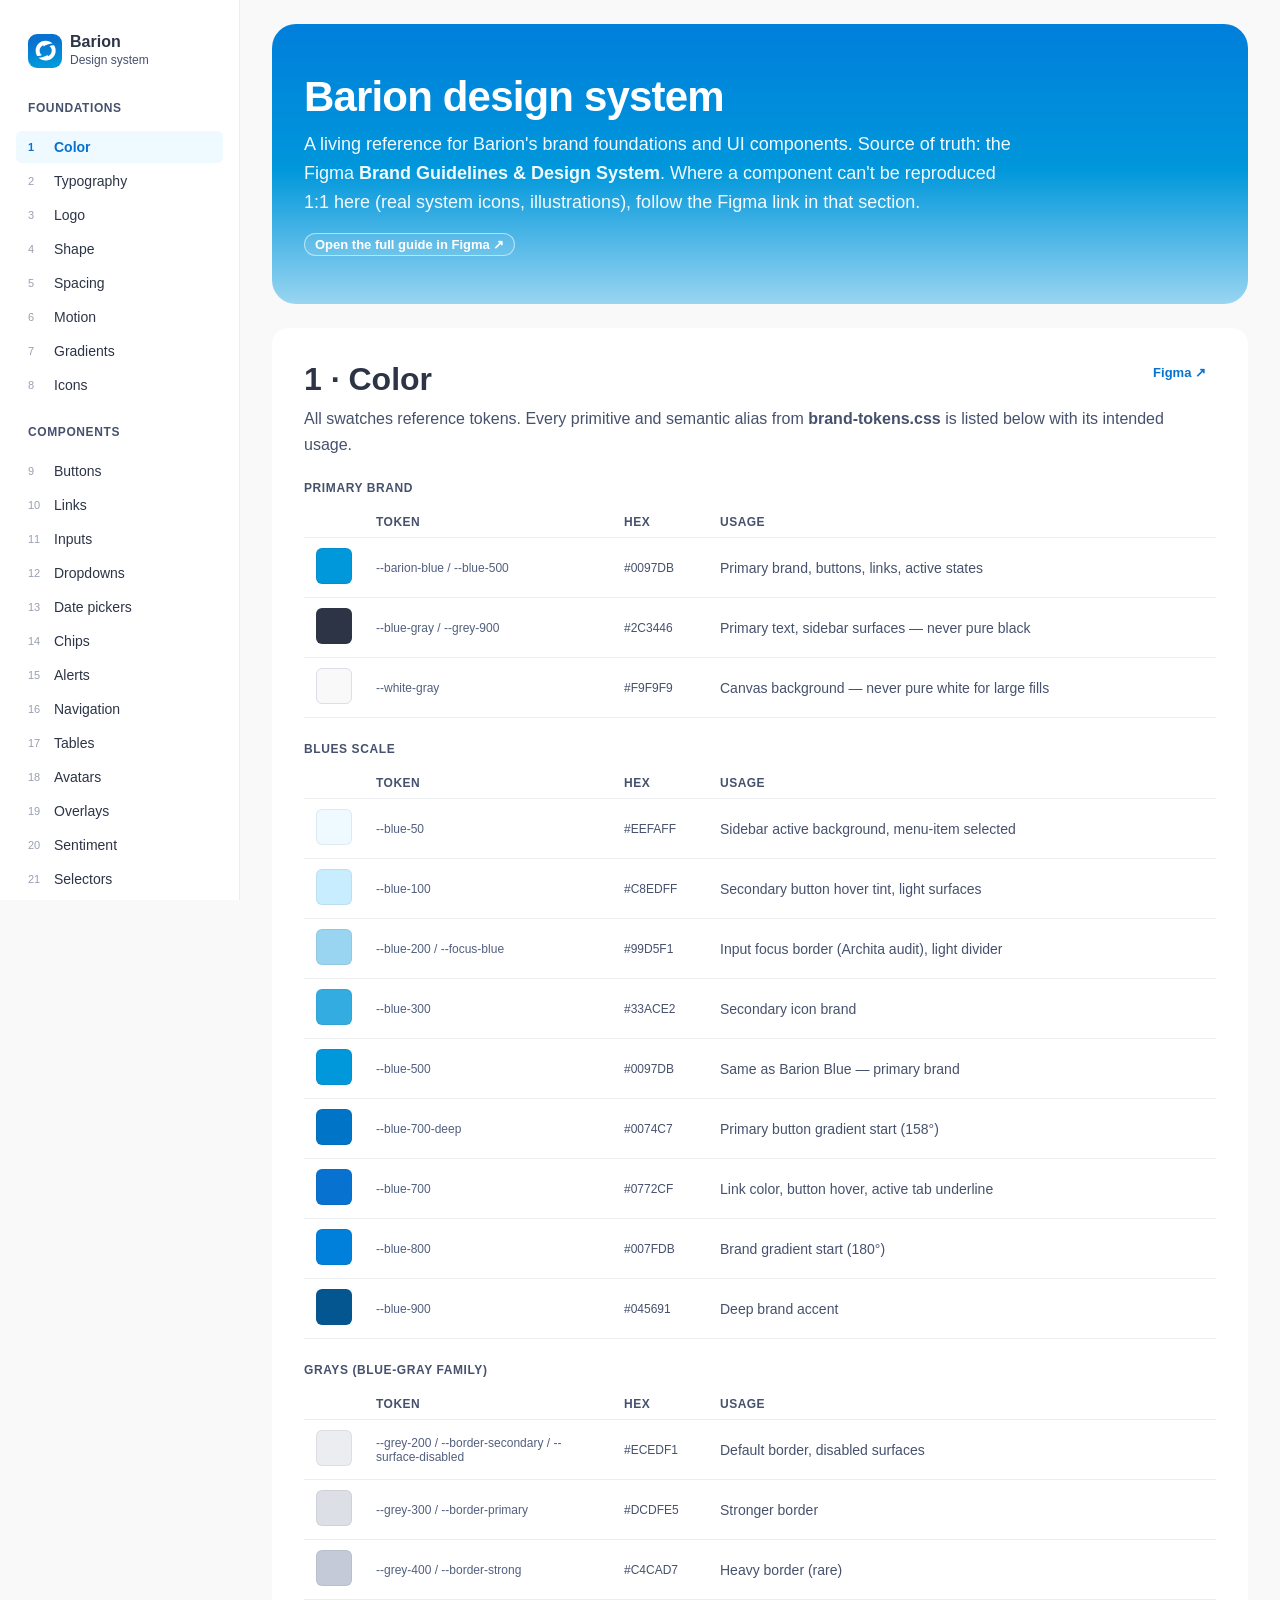
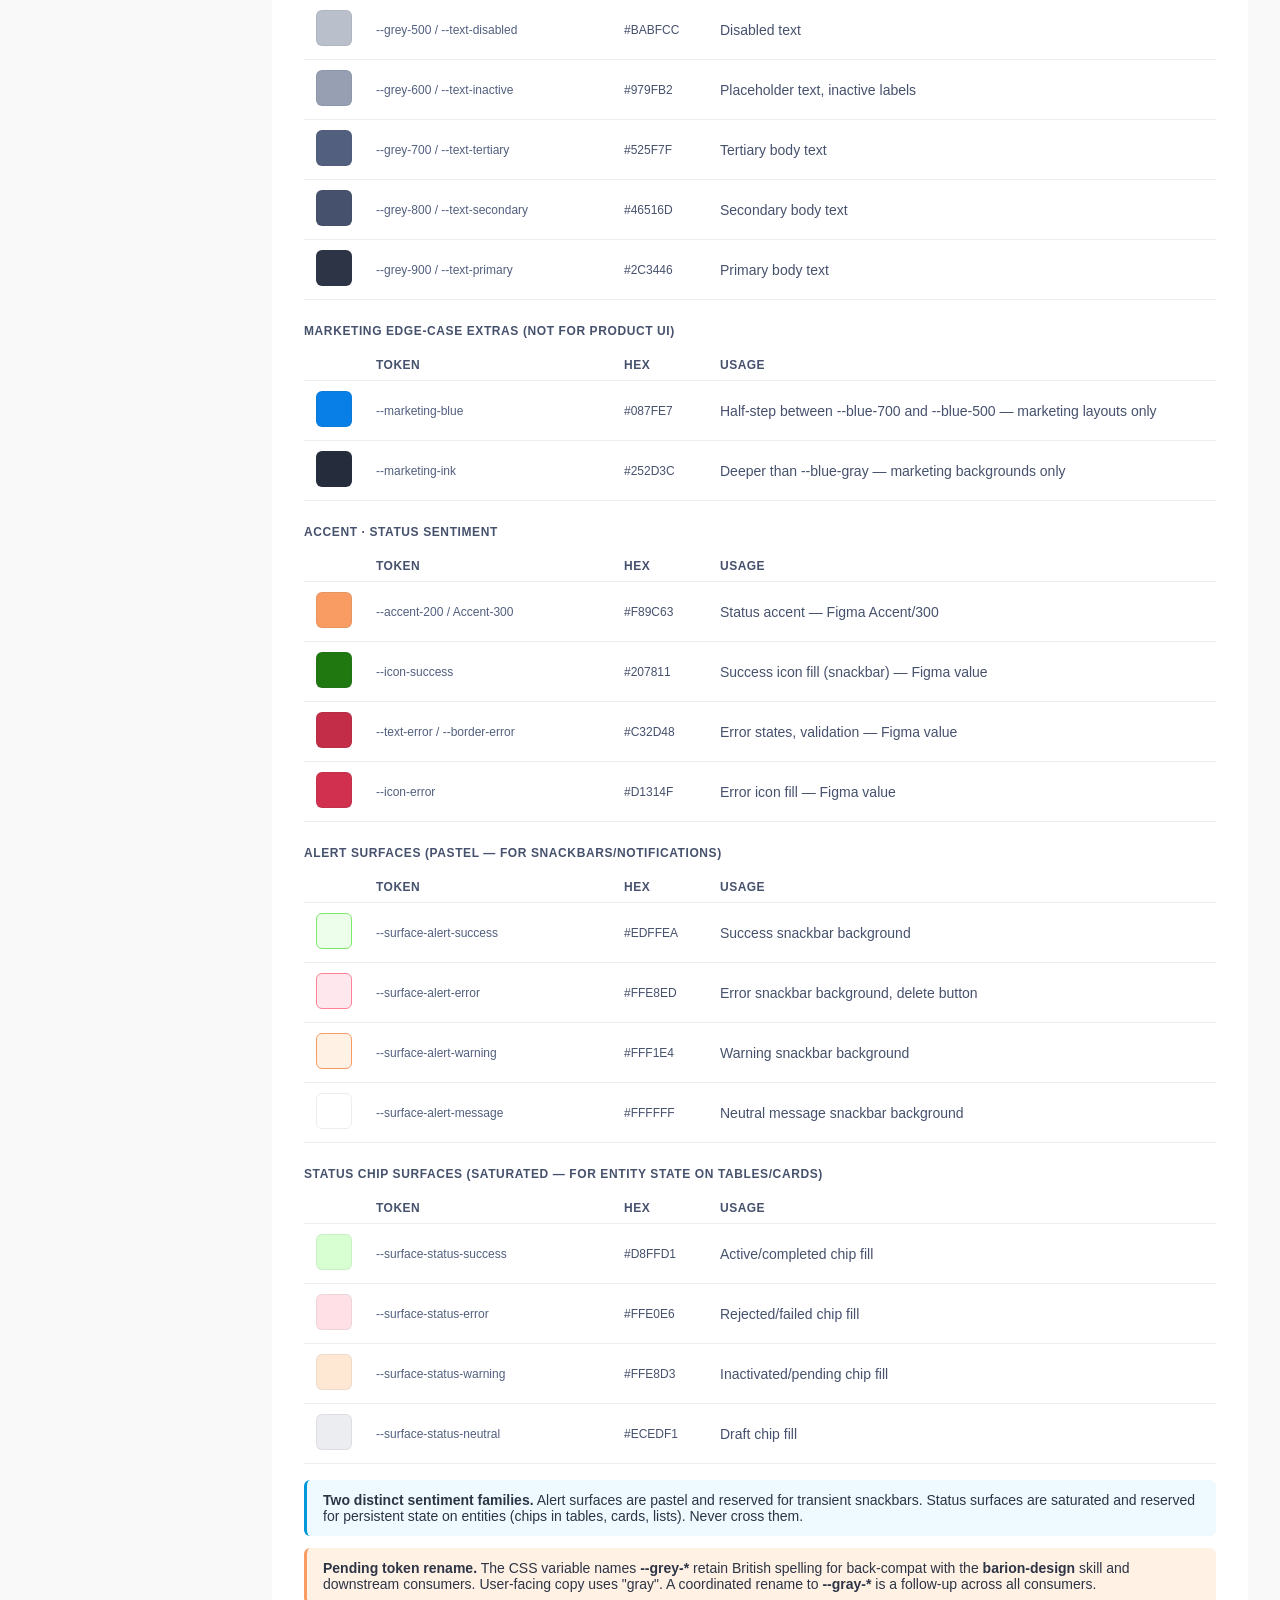
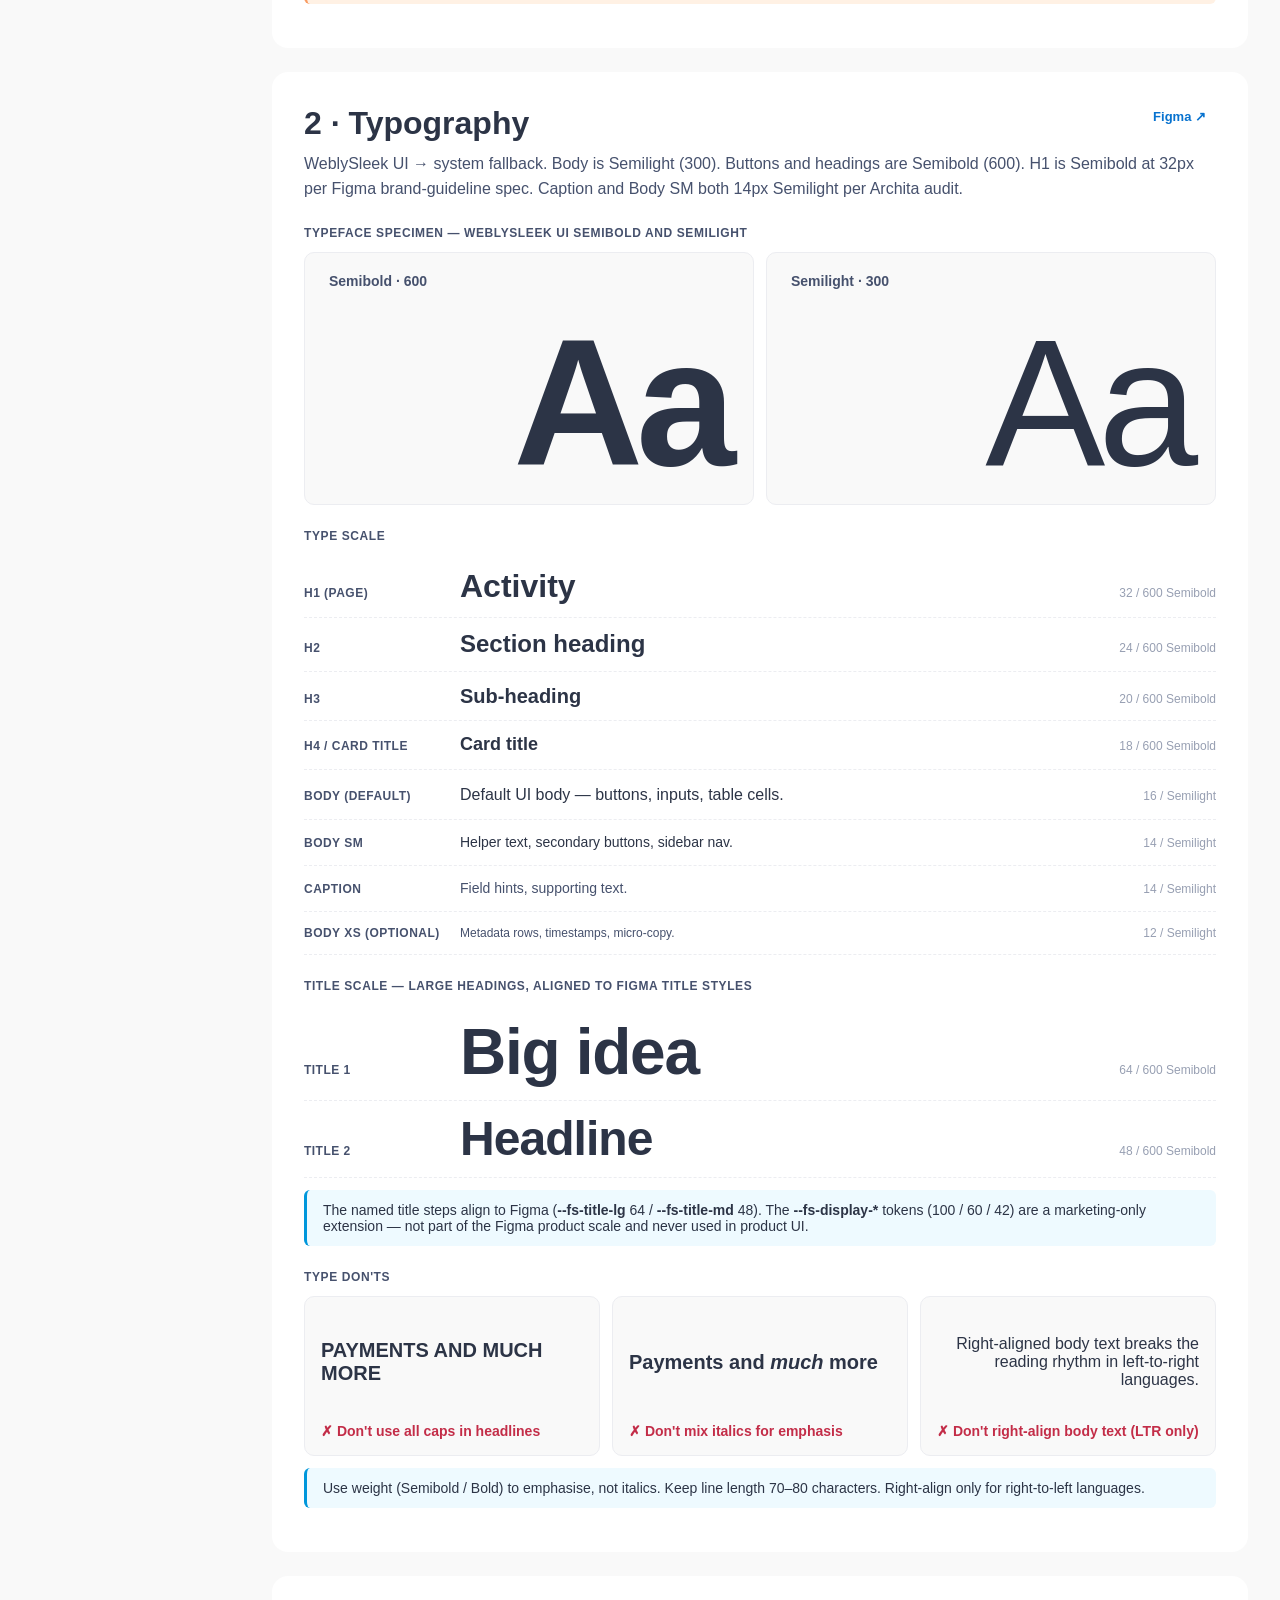
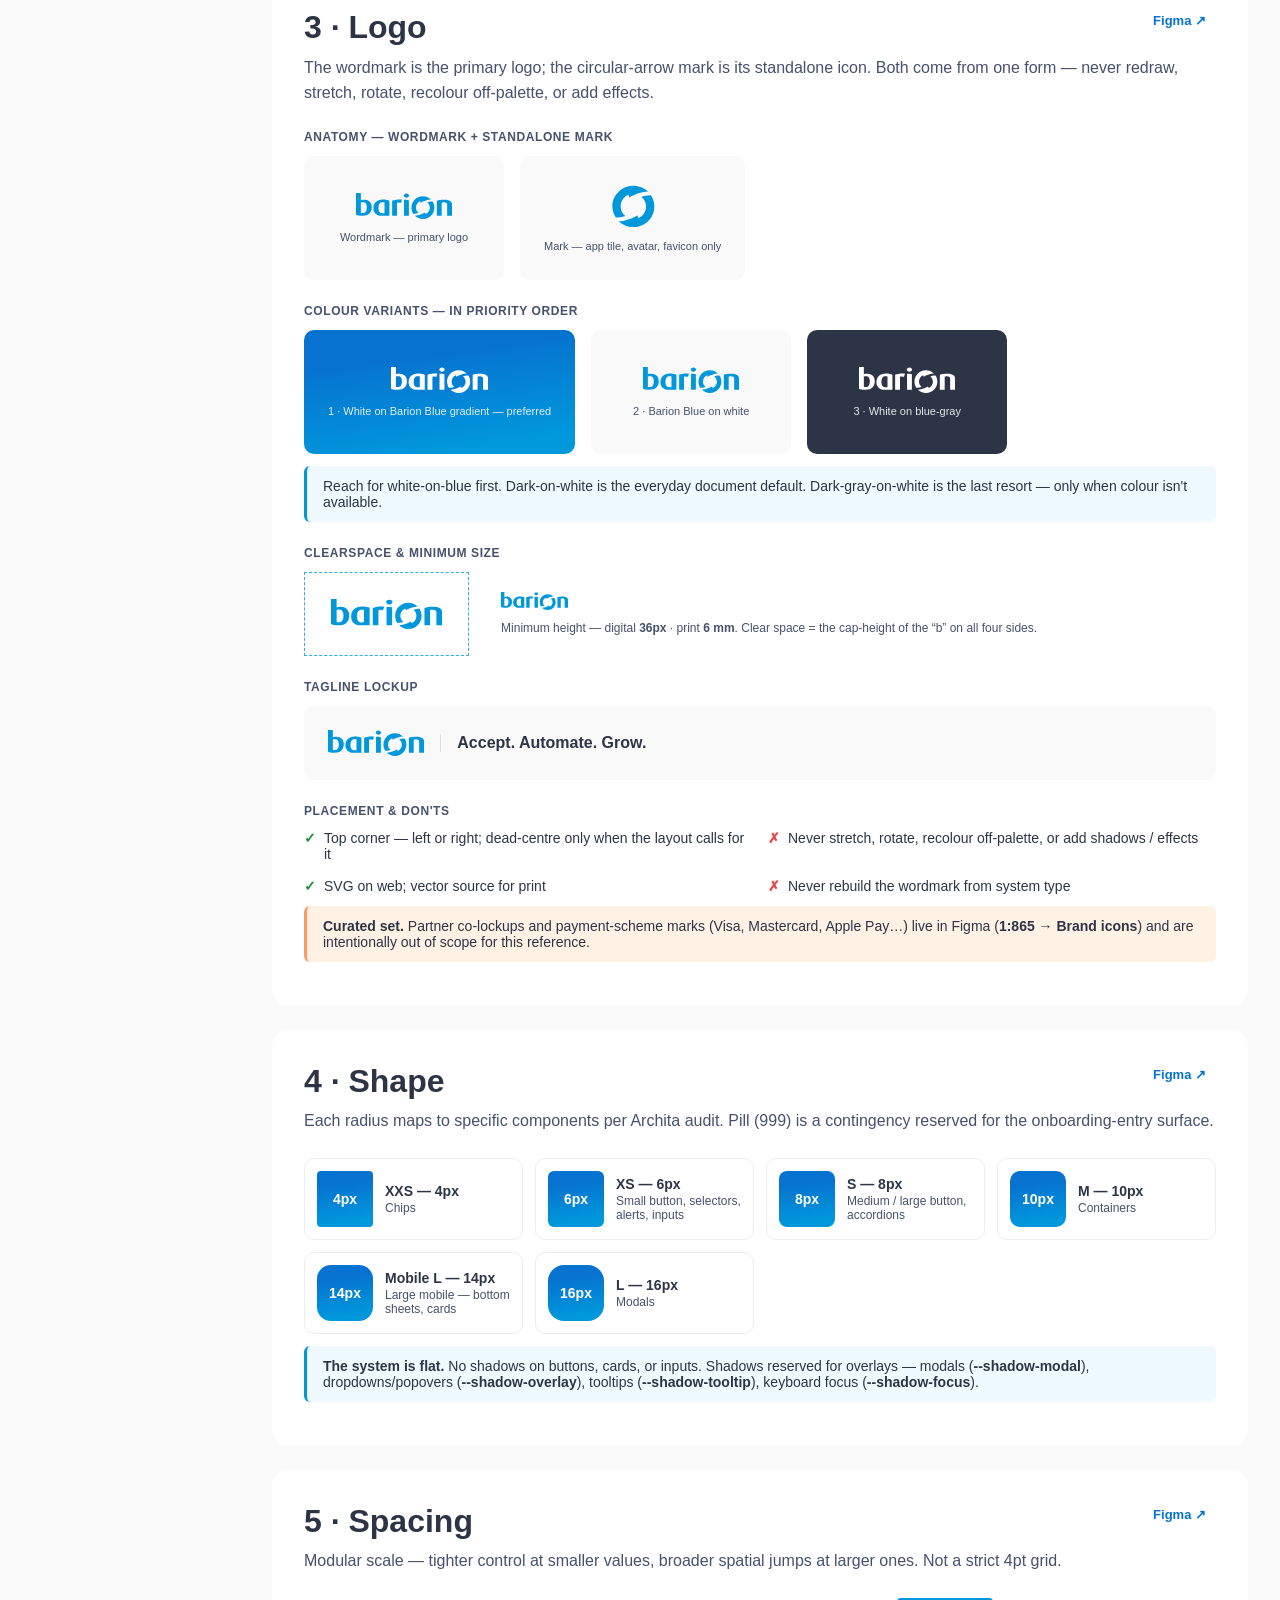
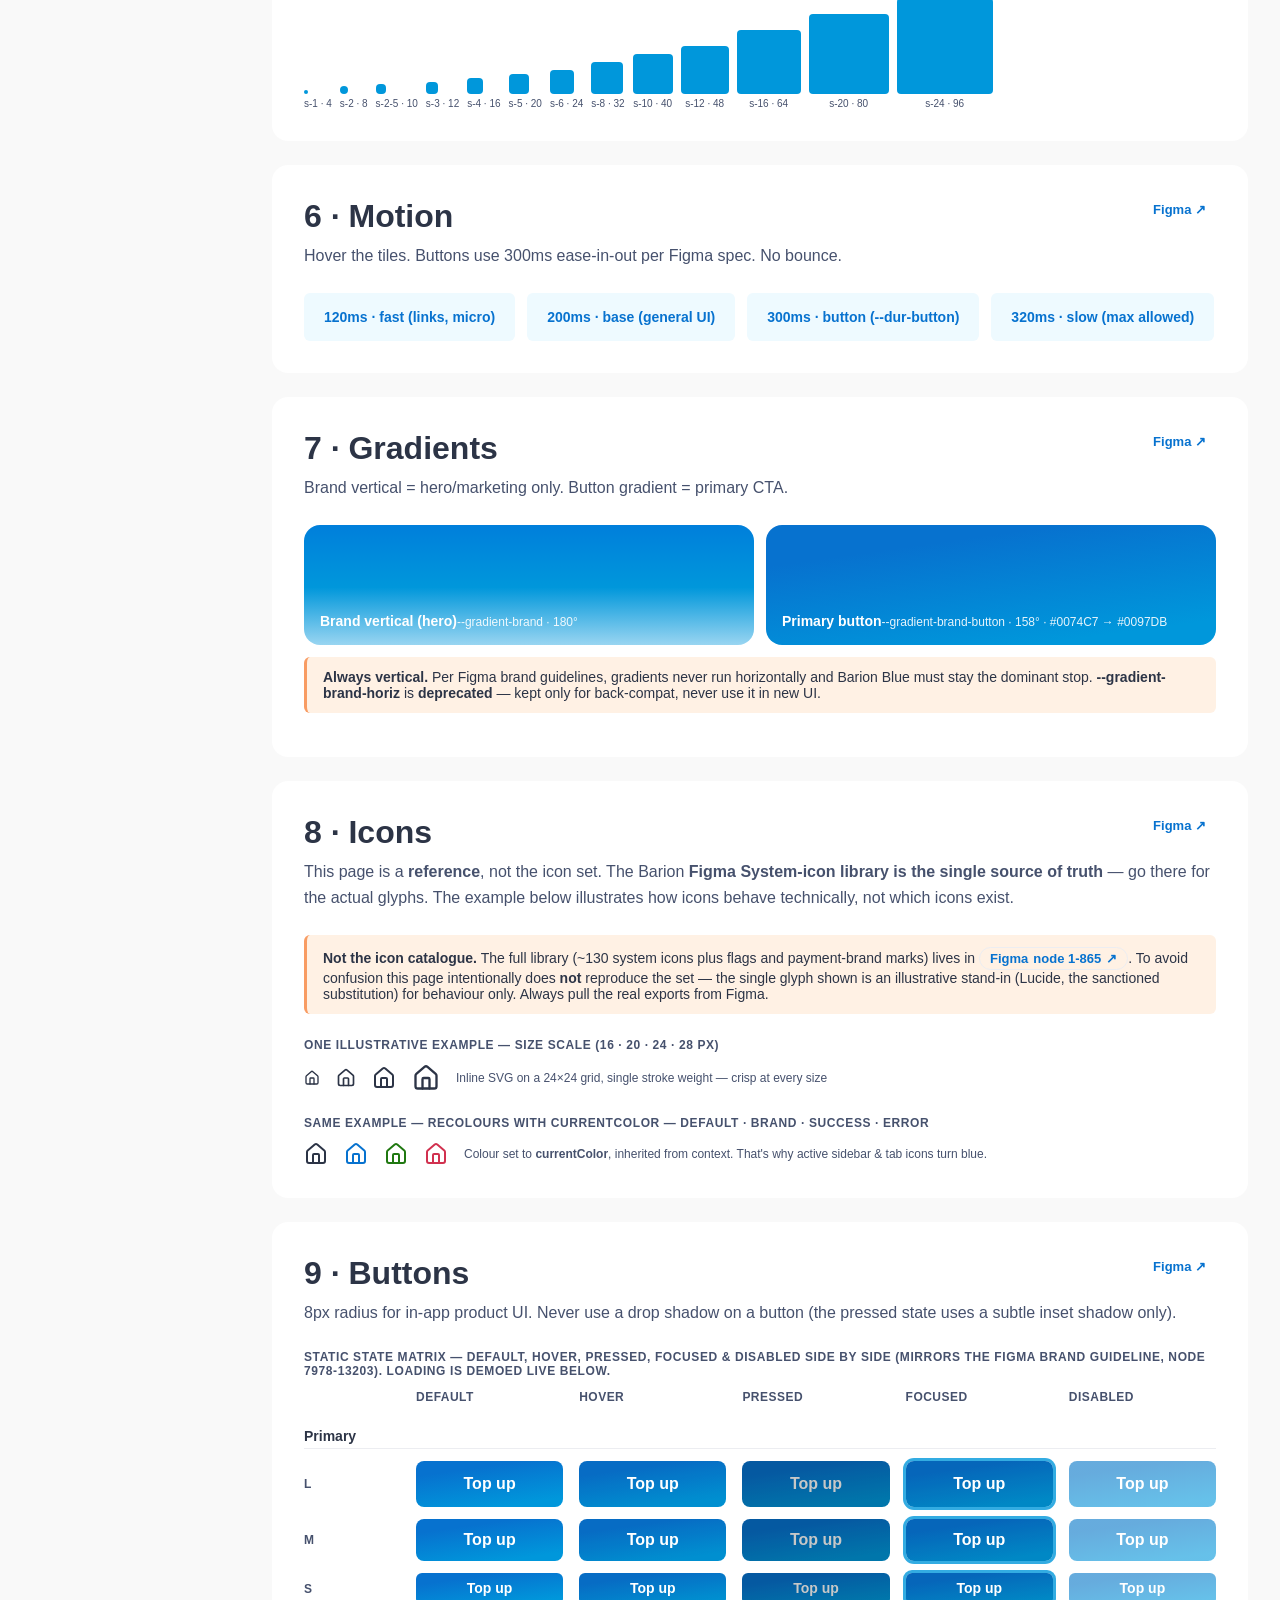
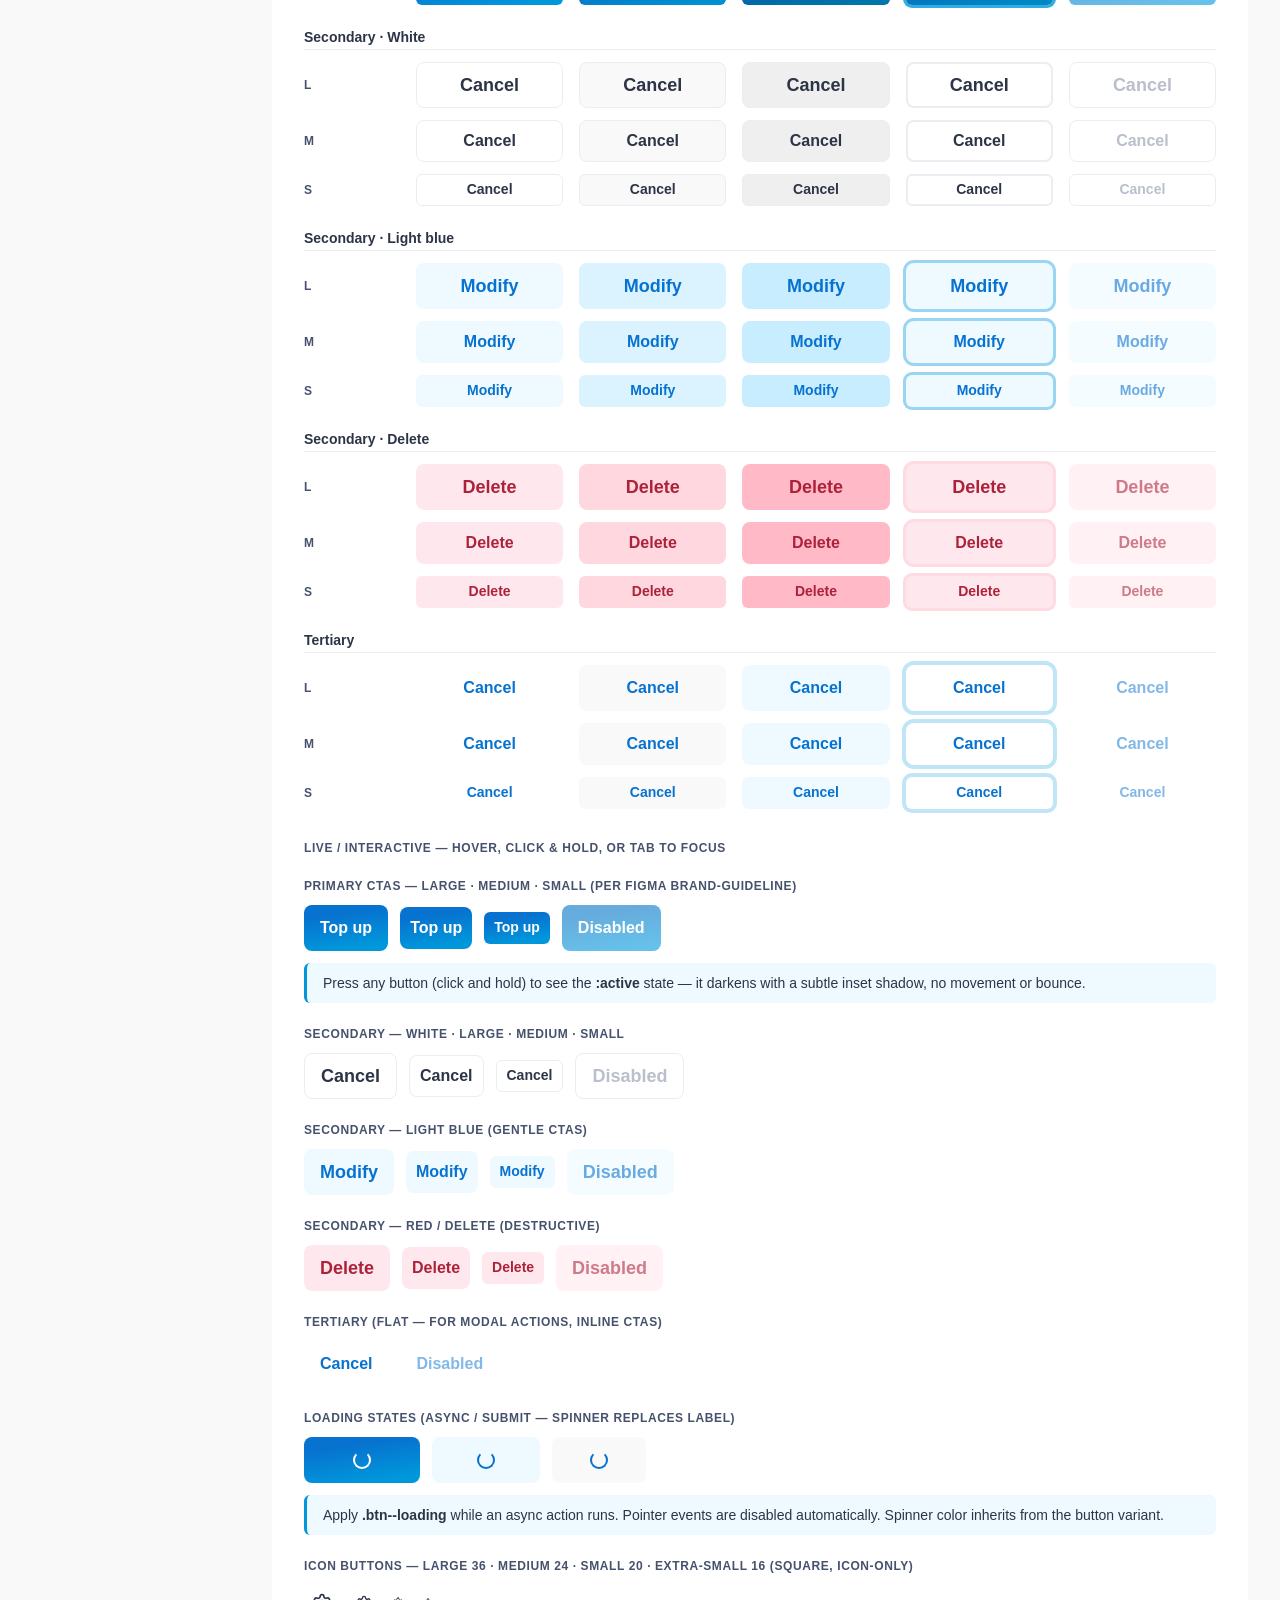
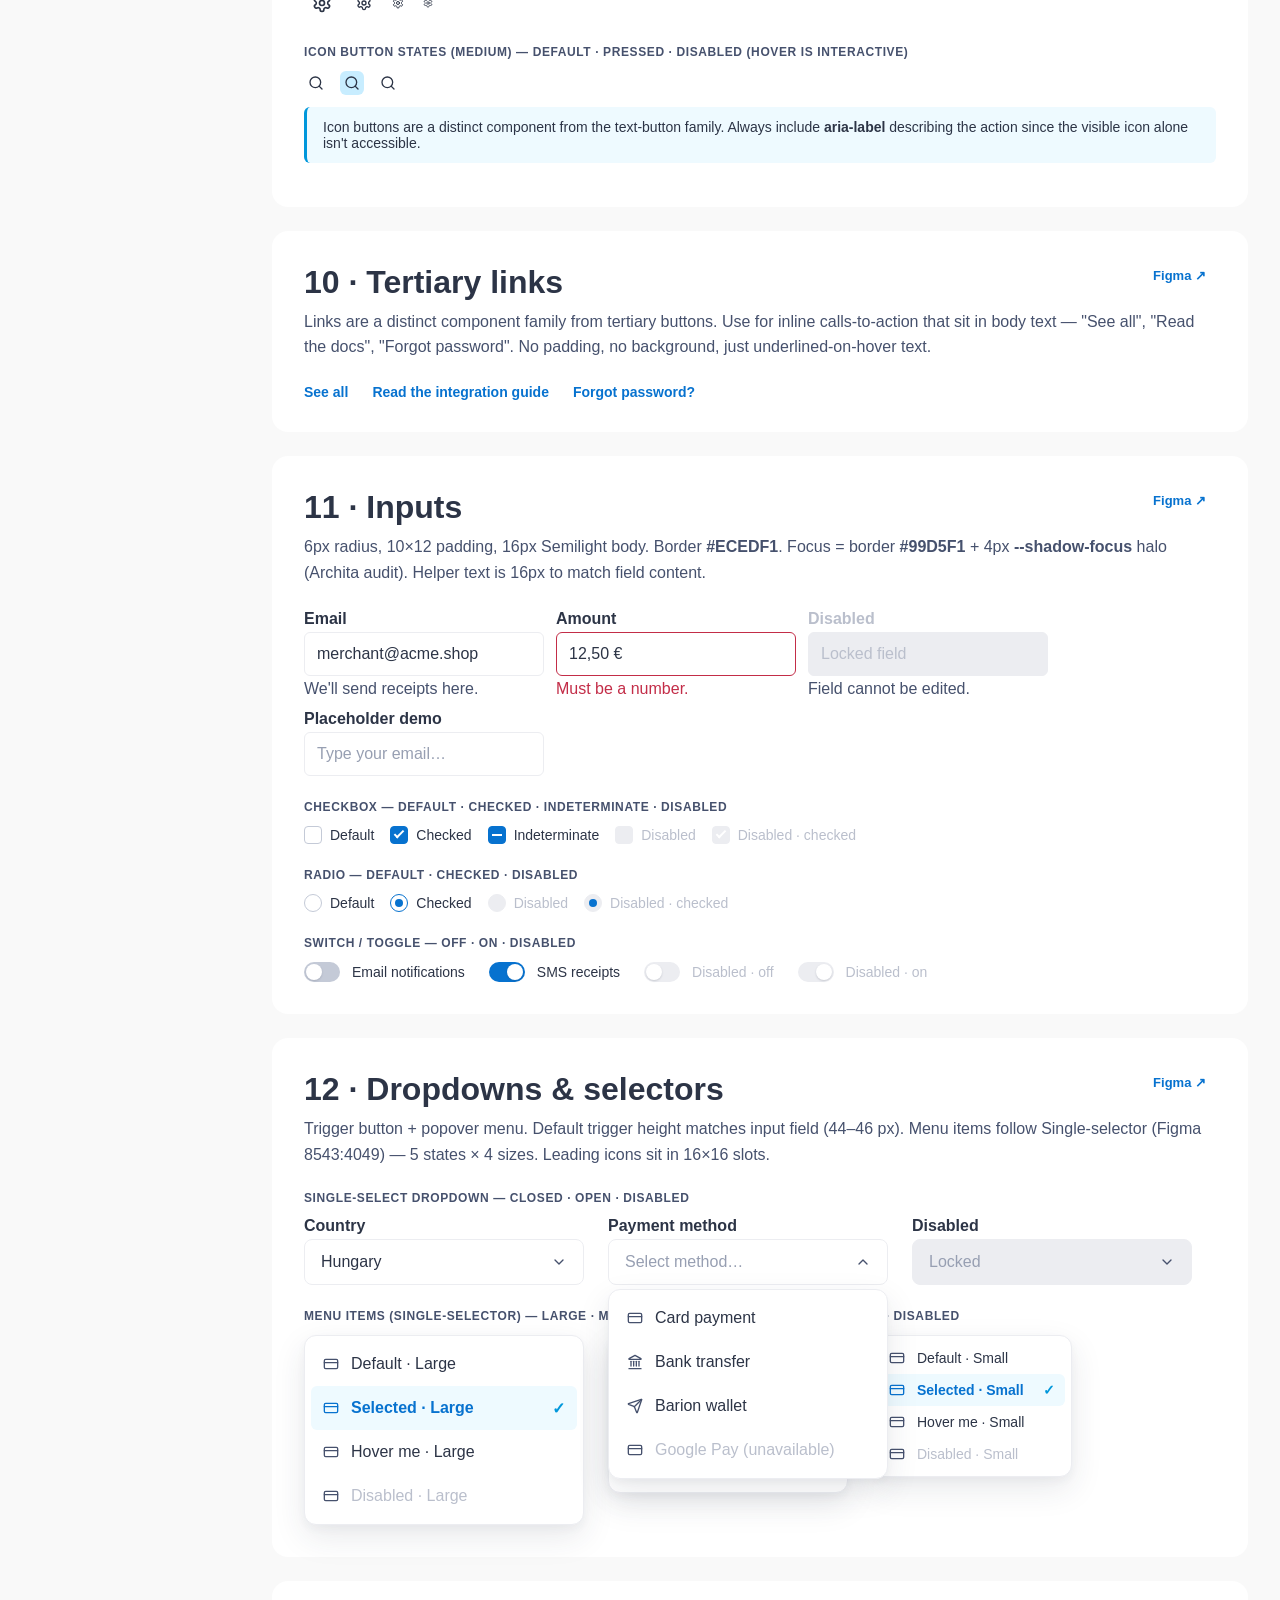
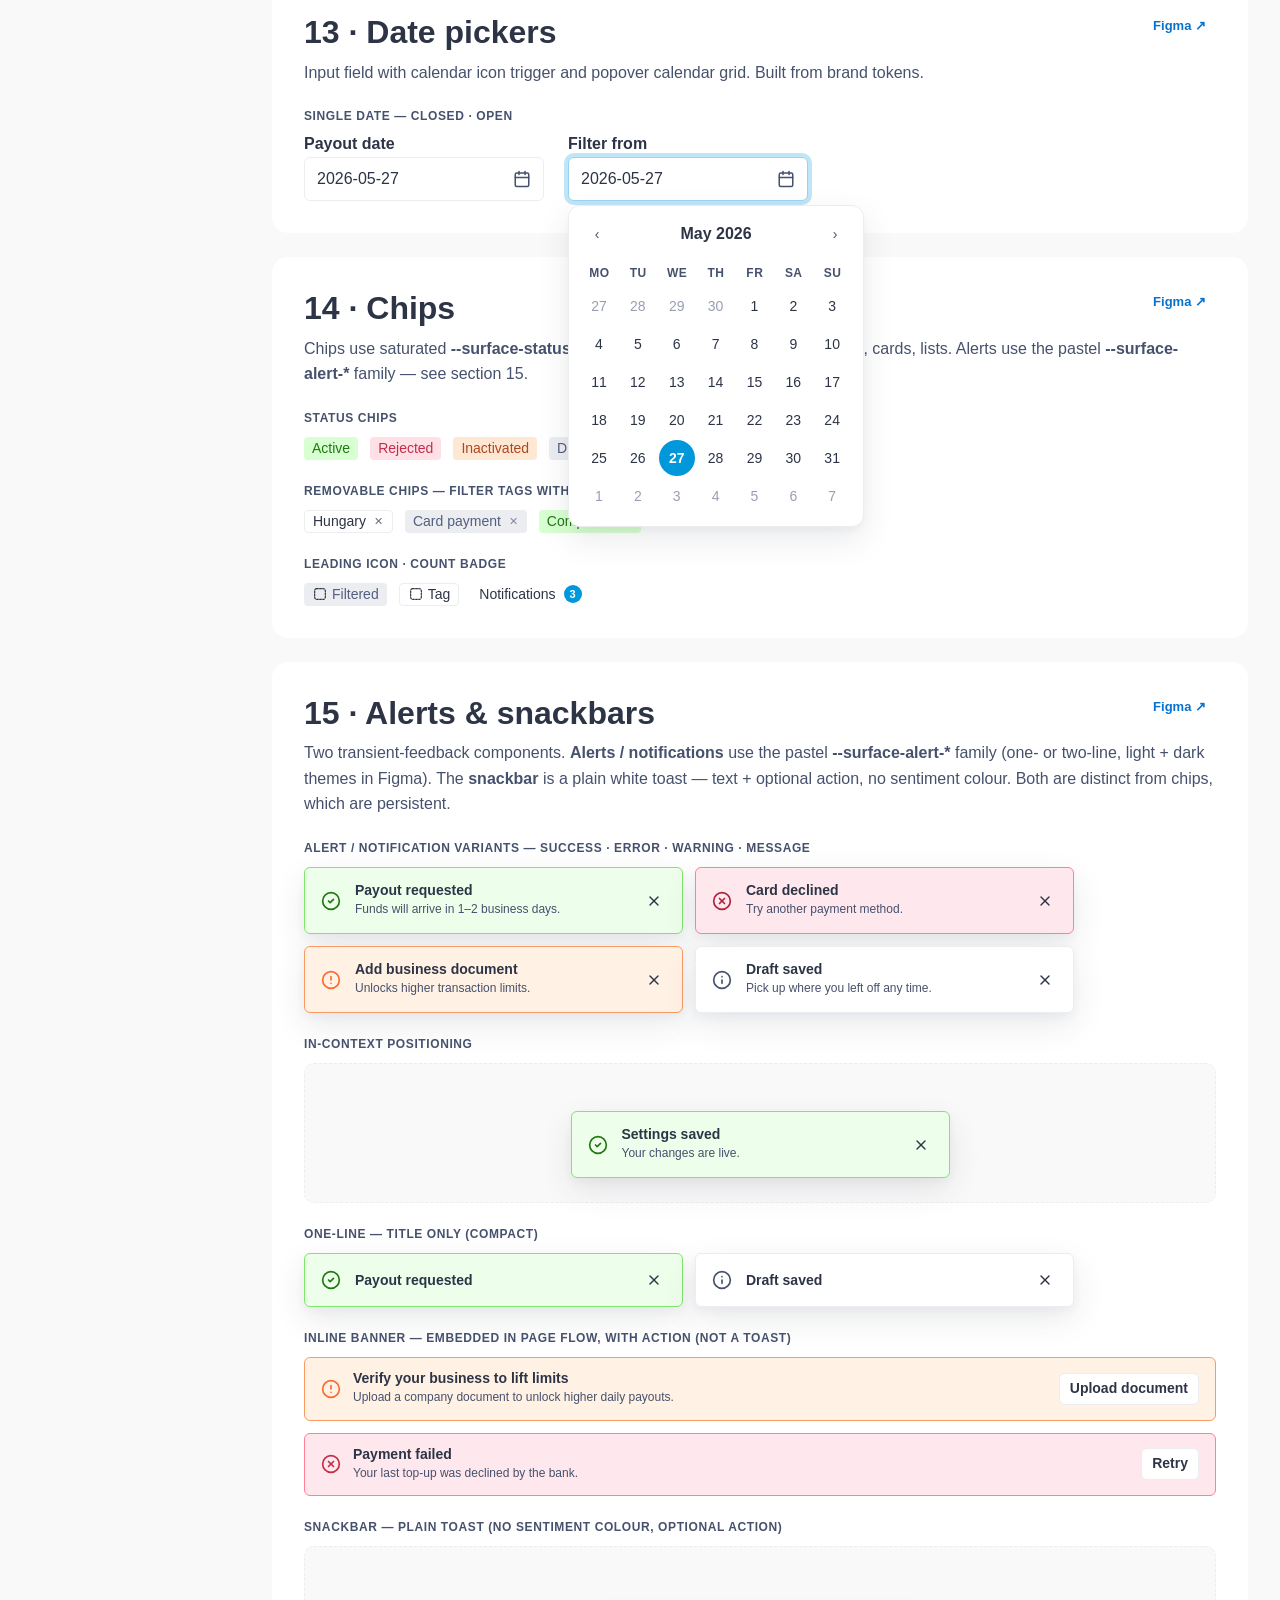
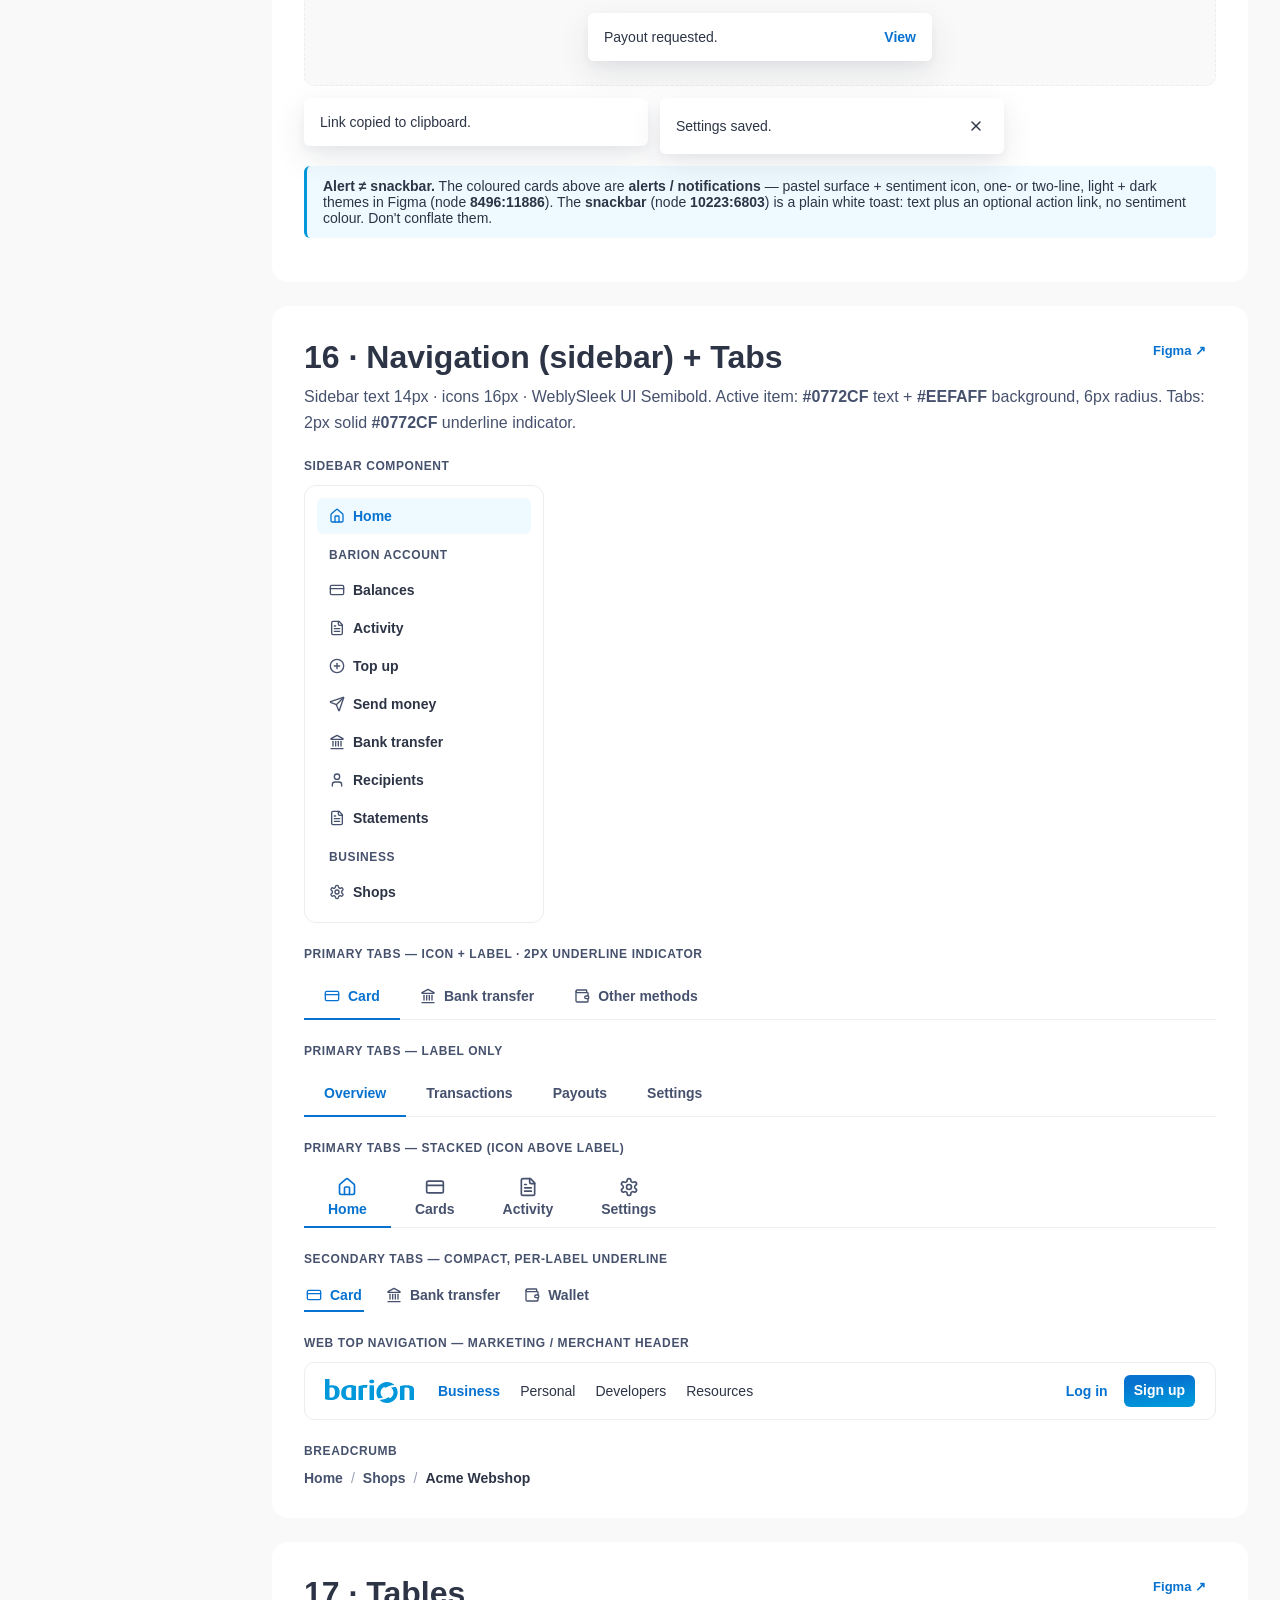
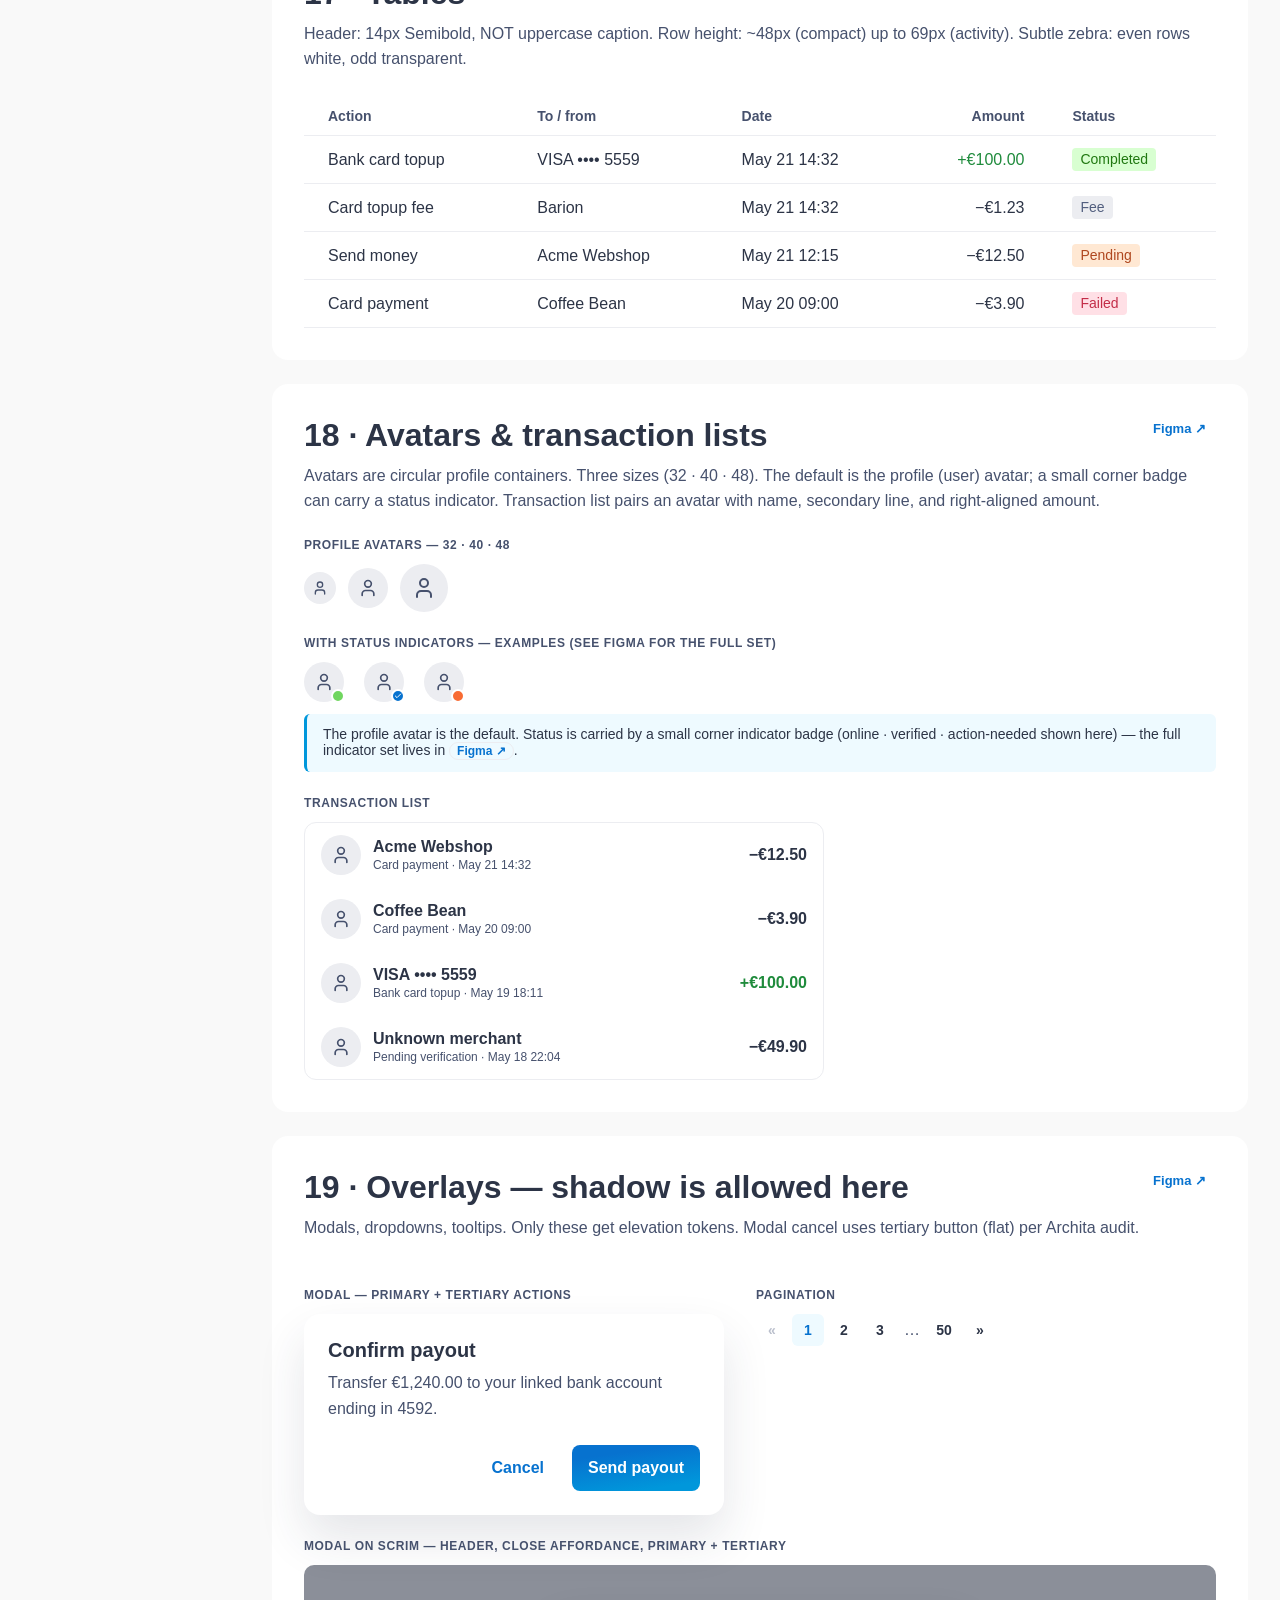
==== commit a49622dc: "Design system: selector list fixes + figma-link tertiary style - List selector: no borders, white it" ====
--- a/index.html
+++ b/index.html
@@ -134,7 +134,7 @@
 .spacer-label { font-family: var(--font-brand); font-variant-numeric: tabular-nums; font-size: 10px; color: var(--text-secondary); text-align: center; margin-top: var(--s-1); }
 
 /* ---------- MOTION ---------- */
-.motion-tile { background: var(--surface-fill-1); color: var(--text-primary); padding: var(--s-4) var(--s-5); border-radius: var(--radius-xs); cursor: pointer; font-weight: var(--fw-semibold); font-size: var(--fs-body-sm); }
+.motion-tile { background: #EEFAFF; color: var(--text-link-1); padding: var(--s-4) var(--s-5); border-radius: var(--radius-xs); cursor: pointer; font-weight: var(--fw-semibold); font-size: var(--fs-body-sm); }
 .motion-tile:hover { background: var(--blue-500); color: var(--text-invert); }
 .motion-tile.fast { transition: all var(--dur-fast) var(--ease-out); }
 .motion-tile.base { transition: all var(--dur-base) var(--ease-out); }
@@ -152,28 +152,28 @@
 .btn--primary { background: var(--gradient-brand-button); color: var(--text-invert); }
 /* Hover = flat darker blue #0074C7 (Figma Primary/Hover = Blues/1000), not a dimmed gradient */
 .btn--primary:hover:not(:disabled) { background-image: linear-gradient(rgba(0, 0, 0, 0.05), rgba(0, 0, 0, 0.05)), var(--gradient-brand-button); }
-.btn--primary:active:not(:disabled), .btn--primary.is-pressed { filter: brightness(0.78); box-shadow: inset 0 2px 5px rgba(4, 86, 145, 0.45); }
+.btn--primary:active:not(:disabled), .btn--primary.is-pressed { filter: brightness(0.78); box-shadow: none; }
 /* Disabled = faded brand blue with white label (Figma Primary/Disabled), not neutral grey */
 .btn--primary:disabled { background: var(--gradient-brand-button); color: var(--text-invert); opacity: 0.4; }
 .btn--primary .btn__icon { color: var(--text-invert); }
 .btn--primary:disabled { background: linear-gradient(172deg, rgba(0, 116, 199, 0.6) 22.75%, rgba(0, 151, 219, 0.6) 86.15%); color: var(--text-invert); opacity: 1; }
 /* Secondary (White variant by default) */
 .btn--secondary { background: var(--surface-primary); color: var(--text-primary); border: 1px solid var(--border-secondary); font-size: var(--fs-body-lg); height: 46px; padding: 10px 16px; }
-/* White secondary — hover = #F9F9F9, pressed = #ECEDF1 (Figma Secondary-White states; hover distinct from pressed) */
+/* White secondary — hover = #F9F9F9, pressed = #EFEFEF flat (Figma 7978-13309: surface +4% darken, light border, no shadow) */
 .btn--secondary:hover:not(:disabled) { background: var(--white-gray); border-color: var(--border-secondary); }
-.btn--secondary:active:not(:disabled), .btn--secondary.is-pressed { background: var(--grey-200); border-color: var(--border-strong); box-shadow: inset 0 2px 4px rgba(44, 52, 70, 0.12); }
+.btn--secondary:active:not(:disabled), .btn--secondary.is-pressed { background: #EFEFEF; box-shadow: none; }
 .btn--secondary:focus-visible { border-width: 2px; box-shadow: none; }
 .btn--secondary:disabled { background: rgba(255, 255, 255, 0.8); color: var(--text-disabled); border-color: var(--border-secondary); }
 /* Secondary — Light Blue color variant */
 .btn--secondary.btn--blue { background: #EEFAFF; color: var(--text-link-1); border: 0; }
 .btn--secondary.btn--blue:hover:not(:disabled) { background: #DBF3FF; }
-.btn--secondary.btn--blue:active:not(:disabled), .btn--secondary.btn--blue.is-pressed { background: var(--blue-100); box-shadow: inset 0 2px 4px rgba(7, 114, 207, 0.22); }
+.btn--secondary.btn--blue:active:not(:disabled), .btn--secondary.btn--blue.is-pressed { background: var(--blue-100); box-shadow: none; }
 .btn--secondary.btn--blue:focus-visible { box-shadow: 0 0 0 3px var(--blue-200); }
 .btn--secondary.btn--blue:disabled { background: #EEFAFF; color: var(--text-brand); opacity: 0.6; }
-/* Secondary — Red/Delete color variant */
+/* Secondary — Red/Delete color variant. Default #FFE8ED → Hover #FFD7DF (surface-error_hover) → Pressed #FFB9C7 (surface-error_pressed) per Figma 7978-13418/13422 — flat, differentiated, no shadow */
 .btn--secondary.btn--delete { background: var(--surface-alert-error); color: var(--text-alert-error); border: 0; }
-.btn--secondary.btn--delete:hover:not(:disabled) { background: #FFDBE3; }
-.btn--secondary.btn--delete:active:not(:disabled), .btn--secondary.btn--delete.is-pressed { background: #FFCBD5; }
+.btn--secondary.btn--delete:hover:not(:disabled) { background: #FFD7DF; }
+.btn--secondary.btn--delete:active:not(:disabled), .btn--secondary.btn--delete.is-pressed { background: #FFB9C7; }
 .btn--secondary.btn--delete:focus-visible { box-shadow: 0 0 0 3px rgba(249, 135, 156, 0.3); }
 .btn--secondary.btn--delete:disabled { background: var(--surface-alert-error); opacity: 0.6; }
 /* Size modifiers — Medium and Small (default = Large 46px). Apply to any .btn variant. */
@@ -181,9 +181,9 @@
 .btn--sm { height: 32px; padding: 4px 10px 6px; font-size: var(--fs-body-sm); border-radius: var(--radius-xs); }
 /* Tertiary — flat, no fill, no border, button-height padding (for modal actions, inline CTAs) */
 .btn--tertiary { background: transparent; color: var(--text-link-1); border: 0; box-shadow: none; }
-/* Hover = neutral grey #F9F9F9, Pressed = light-blue #EEFAFF — per Figma Tertiary states (Archita: hover must read distinct from pressed; modal Cancel uses #F9F9F9) */
+/* Hover = neutral grey #F9F9F9, Pressed = flat light-blue #EEFAFF with label kept at text-link-1, no inset shadow — per Figma Tertiary/Pressed 10216:65765 */
 .btn--tertiary:hover:not(:disabled) { background: var(--white-gray); color: var(--text-link-1); }
-.btn--tertiary:active:not(:disabled), .btn--tertiary.is-pressed { background: var(--blue-50); color: var(--text-link-2); box-shadow: inset 0 2px 4px rgba(7, 114, 207, 0.18); }
+.btn--tertiary:active:not(:disabled), .btn--tertiary.is-pressed { background: var(--blue-50); color: var(--text-link-1); box-shadow: none; }
 .btn--tertiary:focus-visible { box-shadow: var(--shadow-focus); }
 /* Disabled = faded brand-blue label (Figma Tertiary/Disabled), not neutral grey */
 .btn--tertiary:disabled { background: transparent; color: var(--text-brand); opacity: 0.5; }
@@ -221,9 +221,11 @@
 .btn--primary.is-hover { background-image: linear-gradient(rgba(0, 0, 0, 0.05), rgba(0, 0, 0, 0.05)), var(--gradient-brand-button); }
 .btn--secondary.is-hover { background: var(--white-gray); border-color: var(--border-secondary); }
 .btn--secondary.btn--blue.is-hover { background: #DBF3FF; }
-.btn--secondary.btn--delete.is-hover { background: #FFDBE3; }
+.btn--secondary.btn--delete.is-hover { background: #FFD7DF; }
 .btn--tertiary.is-hover { background: var(--white-gray); color: var(--text-link-1); }
 .btn.is-focus { box-shadow: var(--shadow-focus); }
+/* Primary focus (Figma 7978-13233): solid 3px Blues/500 (#33ACE2) ring + 10% darken — replaces the faint glow that read too light */
+.btn--primary:focus-visible:not(:disabled), .btn--primary.is-focus { background-image: linear-gradient(rgba(0,0,0,0.10), rgba(0,0,0,0.10)), var(--gradient-brand-button); box-shadow: 0 0 0 3px var(--blue-300); }
 .btn--secondary.is-focus { border-width: 2px; box-shadow: none; }
 .btn--secondary.btn--blue.is-focus { box-shadow: 0 0 0 3px var(--blue-200); }
 .btn--secondary.btn--delete.is-focus { box-shadow: 0 0 0 3px rgba(249, 135, 156, 0.3); }
@@ -450,7 +452,8 @@
 .pagination { display: flex; align-items: center; gap: var(--s-1); }
 .page-btn { width: 32px; height: 32px; border: 0; border-radius: var(--radius-xs); background: transparent; color: var(--text-primary); font-family: var(--font-brand); font-weight: var(--fw-semibold); font-size: var(--fs-body-sm); cursor: pointer; }
 .page-btn:hover:not(.page-btn--active):not(:disabled) { background: var(--surface-tertiary); }
-.page-btn--active { background: var(--blue-500); color: var(--text-invert); }
+/* Active page = light-blue fill + blue text, not solid blue + white (Figma pagination 9305:75462: surface-fill #EEFAFF + text-link-1 #0772CF) */
+.page-btn--active { background: var(--blue-50); color: var(--text-link-1); }
 .page-btn:disabled { color: var(--text-disabled); cursor: not-allowed; }
 
 /* ---------- TOOLTIPS — multiple variants ---------- */
@@ -500,23 +503,24 @@
 @keyframes bp-spin { to { transform: rotate(360deg); } }
 
 /* ---------- LIST SELECTORS — vertical radio-list with title + subtitle ---------- */
-.list-selector { display: flex; flex-direction: column; gap: var(--s-2); width: 280px; }
+.list-selector { display: flex; flex-direction: column; gap: var(--s-2); width: 280px; background: var(--white-gray); padding: var(--s-2); border-radius: var(--radius-sm); }
 .list-selector--profiles { width: 320px; }
 .list-selector--mobile   { width: 260px; }
 .list-selector--web      { width: 240px; }
-.list-selector-item { display: flex; align-items: center; gap: var(--s-3); padding: var(--s-3); background: var(--surface-primary); border: 1px solid var(--border-secondary); border-radius: var(--radius-xs); cursor: pointer; transition: background var(--dur-fast) var(--ease-out), border-color var(--dur-fast) var(--ease-out); }
+.list-selector-item { display: flex; align-items: center; gap: var(--s-3); padding: var(--s-3); background: var(--surface-primary); border-radius: var(--radius-xs); cursor: pointer; transition: background var(--dur-fast) var(--ease-out); }
 .list-selector-item:hover:not([aria-disabled="true"]):not([aria-selected="true"]), .list-selector-item.is-hover { background: var(--white-gray); }
-.list-selector-item[aria-selected="true"] { background: var(--blue-50); border-color: var(--blue-200); }
+.list-selector-item[aria-selected="true"] { background: var(--blue-50); }
 .list-selector-item[aria-disabled="true"] { background: var(--surface-secondary); color: var(--text-disabled); cursor: not-allowed; }
 /* Leading circle is a media/avatar placeholder (e.g. profile pic), NOT a radio control (Figma 8543:3905) */
 .list-selector-item__radio { width: 24px; height: 24px; border-radius: 50%; border: 2px solid var(--border-strong); background: transparent; flex-shrink: 0; }
 .list-selector-item[aria-selected="true"] .list-selector-item__radio { border-color: var(--blue-700); }
 .list-selector-item[aria-disabled="true"] .list-selector-item__radio { border-color: var(--grey-300); }
 .list-selector-item__state { margin-left: auto; font-size: var(--fs-body-xs); font-weight: var(--fw-semibold); color: var(--text-tertiary); flex-shrink: 0; }
-.list-selector-item.is-pressed { background: var(--white-gray); box-shadow: inset 0 2px 4px rgba(44, 52, 70, 0.10); }
+.list-selector-item.is-pressed { background: #EFEFEF; }
 .list-selector-item__body { display: flex; flex-direction: column; gap: 0; min-width: 0; }
 .list-selector-item__title { font-weight: var(--fw-semibold); font-size: var(--fs-body-sm); color: var(--text-primary); line-height: 1.3; }
 .list-selector-item[aria-selected="true"] .list-selector-item__title { color: var(--text-brand); }
+.list-selector-item[aria-selected="true"] .list-selector-item__sub { color: var(--text-brand); }
 .list-selector-item__sub { font-weight: var(--fw-semilight); font-size: var(--fs-body-xs); color: var(--text-secondary); line-height: 1.3; }
 .list-selector--profiles .list-selector-item { padding: var(--s-3) var(--s-4); }
 .list-selector--mobile .list-selector-item { padding: var(--s-2) var(--s-3); }
@@ -647,10 +651,12 @@
 /* ---------- FIGMA REFERENCE LINK ---------- */
 .figma-link { display: inline-flex; align-items: center; gap: 5px; font-family: var(--font-brand); font-size: 13px; font-weight: var(--fw-semibold); color: var(--text-link-1); text-decoration: none; padding: 3px 10px; border: 1px solid var(--border-secondary); border-radius: var(--radius-pill); white-space: nowrap; transition: background var(--dur-fast) var(--ease-out); }
 .figma-link:hover { background: var(--blue-50); text-decoration: none; }
-.section h2 .figma-link { float: right; font-size: 13px; margin-top: 2px; }
+.section h2 .figma-link { float: right; font-size: 13px; margin-top: 2px; border: none; border-radius: var(--radius-sm); }
+.section h2 .figma-link:hover { background: var(--white-gray); }
 .title-strip__ref { margin-top: var(--s-4); }
 .title-strip .figma-link { border-color: rgba(255,255,255,0.55); color: #fff; background: rgba(255,255,255,0.08); }
 .title-strip .figma-link:hover { background: rgba(255,255,255,0.18); }
+.callout .figma-link { padding: 1px 7px; font-size: 12px; vertical-align: middle; }
 
 /* ---------- RESPONSIVE OVERRIDES (placed last so they win the cascade) ---------- */
 @media (max-width: 1023px) {
@@ -775,7 +781,7 @@
 <aside class="sidenav" aria-label="Page navigation">
   <div class="sidenav__brand">
     <span class="mark" aria-hidden="true"><img src="assets/barion-mark-white.svg" alt=""></span>
-    <span>Barion<br><small>Design system · v3</small></span>
+    <span>Barion<br><small>Design system</small></span>
   </div>
   <button class="sidenav__toggle" data-nav-toggle aria-label="Toggle navigation" aria-expanded="false">
     <span class="sidenav__toggle-open"><svg class="icon"><use href="#i-menu"/></svg></span>
@@ -824,14 +830,14 @@
 <main class="content">
 
 <header class="title-strip">
-  <h1>Barion design system <span style="opacity:0.7;font-size:0.6em">v3</span></h1>
+  <h1>Barion design system</h1>
   <p>A living reference for Barion's brand foundations and UI components. Source of truth: the Figma <strong>Brand Guidelines &amp; Design System</strong>. Where a component can't be reproduced 1:1 here (real system icons, illustrations), follow the Figma link in that section.</p>
   <div class="title-strip__ref"><a class="figma-link" href="https://www.figma.com/design/OmeynxsvYTEtnkZ4d6gWrR/Brand-Guidelines---Design-System" target="_blank" rel="noopener">Open the full guide in Figma ↗</a></div>
 </header>
 
 <!-- ============================================================ -->
 <section class="section" id="color">
-  <h2>1 · Color</h2>
+  <h2>1 · Color <a class="figma-link" href="https://www.figma.com/design/OmeynxsvYTEtnkZ4d6gWrR/Brand-Guidelines---Design-System" target="_blank" rel="noopener">Figma ↗</a></h2>
   <p class="hint">All swatches reference tokens. Every primitive and semantic alias from <code>brand-tokens.css</code> is listed below with its intended usage.</p>
 
   <div class="kicker">Primary brand</div>
@@ -923,7 +929,7 @@
 
 <!-- ============================================================ -->
 <section class="section" id="typography">
-  <h2>2 · Typography</h2>
+  <h2>2 · Typography <a class="figma-link" href="https://www.figma.com/design/OmeynxsvYTEtnkZ4d6gWrR/Brand-Guidelines---Design-System" target="_blank" rel="noopener">Figma ↗</a></h2>
   <p class="hint">WeblySleek UI → system fallback. Body is Semilight (300). Buttons and headings are Semibold (600). H1 is Semibold at 32px per Figma brand-guideline spec. Caption and Body SM both 14px Semilight per Archita audit.</p>
 
   <div class="kicker">Typeface specimen — WeblySleek UI Semibold and Semilight</div>
@@ -973,7 +979,7 @@
 
 <!-- ============================================================ -->
 <section class="section" id="logo">
-  <h2>3 · Logo</h2>
+  <h2>3 · Logo <a class="figma-link" href="https://www.figma.com/design/OmeynxsvYTEtnkZ4d6gWrR/Brand-Guidelines---Design-System" target="_blank" rel="noopener">Figma ↗</a></h2>
   <p class="hint">The wordmark is the primary logo; the circular-arrow mark is its standalone icon. Both come from one form — never redraw, stretch, rotate, recolour off-palette, or add effects.</p>
 
   <div class="kicker">Anatomy — wordmark + standalone mark</div>
@@ -1014,7 +1020,7 @@
 
 <!-- ============================================================ -->
 <section class="section" id="shape">
-  <h2>4 · Shape</h2>
+  <h2>4 · Shape <a class="figma-link" href="https://www.figma.com/design/OmeynxsvYTEtnkZ4d6gWrR/Brand-Guidelines---Design-System" target="_blank" rel="noopener">Figma ↗</a></h2>
   <p class="hint">Each radius maps to specific components per Archita audit. Pill (999) is a contingency reserved for the onboarding-entry surface.</p>
 
   <div class="shape-grid">
@@ -1031,7 +1037,7 @@
 
 <!-- ============================================================ -->
 <section class="section" id="spacing">
-  <h2>5 · Spacing</h2>
+  <h2>5 · Spacing <a class="figma-link" href="https://www.figma.com/design/OmeynxsvYTEtnkZ4d6gWrR/Brand-Guidelines---Design-System" target="_blank" rel="noopener">Figma ↗</a></h2>
   <p class="hint">Modular scale — tighter control at smaller values, broader spatial jumps at larger ones. Not a strict 4pt grid.</p>
   <div class="spacer-track">
     <div><div class="spacer" style="width: var(--s-1); height: var(--s-1)"></div><div class="spacer-label">s-1 · 4</div></div>
@@ -1052,7 +1058,7 @@
 
 <!-- ============================================================ -->
 <section class="section" id="motion">
-  <h2>6 · Motion</h2>
+  <h2>6 · Motion <a class="figma-link" href="https://www.figma.com/design/OmeynxsvYTEtnkZ4d6gWrR/Brand-Guidelines---Design-System" target="_blank" rel="noopener">Figma ↗</a></h2>
   <p class="hint">Hover the tiles. Buttons use 300ms ease-in-out per Figma spec. No bounce.</p>
   <div class="row">
     <div class="motion-tile fast">120ms · fast (links, micro)</div>
@@ -1064,7 +1070,7 @@
 
 <!-- ============================================================ -->
 <section class="section" id="gradients">
-  <h2>7 · Gradients</h2>
+  <h2>7 · Gradients <a class="figma-link" href="https://www.figma.com/design/OmeynxsvYTEtnkZ4d6gWrR/Brand-Guidelines---Design-System" target="_blank" rel="noopener">Figma ↗</a></h2>
   <p class="hint">Brand vertical = hero/marketing only. Button gradient = primary CTA.</p>
   <div class="row">
     <div class="gradient-tile" style="background: var(--gradient-brand); flex:1">Brand vertical (hero)<br><span style="font-weight:300;font-size:var(--fs-body-xs);opacity:0.9">--gradient-brand · 180°</span></div>
@@ -1175,7 +1181,7 @@
 
 <!-- ============================================================ -->
 <section class="section" id="links">
-  <h2>10 · Tertiary links</h2>
+  <h2>10 · Tertiary links <a class="figma-link" href="https://www.figma.com/design/OmeynxsvYTEtnkZ4d6gWrR/Brand-Guidelines---Design-System" target="_blank" rel="noopener">Figma ↗</a></h2>
   <p class="hint">Links are a distinct component family from tertiary buttons. Use for inline calls-to-action that sit in body text — "See all", "Read the docs", "Forgot password". No padding, no background, just underlined-on-hover text.</p>
   <div class="row" style="align-items:center;gap:var(--s-6)">
     <a href="#" class="btn--link">See all</a>
@@ -1225,7 +1231,7 @@
 
 <!-- ============================================================ -->
 <section class="section" id="dropdowns">
-  <h2>12 · Dropdowns &amp; selectors</h2>
+  <h2>12 · Dropdowns &amp; selectors <a class="figma-link" href="https://www.figma.com/design/OmeynxsvYTEtnkZ4d6gWrR/Brand-Guidelines---Design-System" target="_blank" rel="noopener">Figma ↗</a></h2>
   <p class="hint">Trigger button + popover menu. Default trigger height matches input field (44–46 px). Menu items follow Single-selector (Figma 8543:4049) — 5 states × 4 sizes. Leading icons sit in 16×16 slots.</p>
 
   <div class="kicker">Single-select dropdown — closed · open · disabled</div>
@@ -1293,7 +1299,7 @@
 
 <!-- ============================================================ -->
 <section class="section" id="date-pickers">
-  <h2>13 · Date pickers</h2>
+  <h2>13 · Date pickers <a class="figma-link" href="https://www.figma.com/design/OmeynxsvYTEtnkZ4d6gWrR/Brand-Guidelines---Design-System" target="_blank" rel="noopener">Figma ↗</a></h2>
   <p class="hint">Input field with calendar icon trigger and popover calendar grid. Built from brand tokens.</p>
 
   <div class="kicker">Single date — closed · open</div>
@@ -1335,7 +1341,7 @@
 
 <!-- ============================================================ -->
 <section class="section" id="chips">
-  <h2>14 · Chips</h2>
+  <h2>14 · Chips <a class="figma-link" href="https://www.figma.com/design/OmeynxsvYTEtnkZ4d6gWrR/Brand-Guidelines---Design-System" target="_blank" rel="noopener">Figma ↗</a></h2>
   <p class="hint">Chips use saturated <code>--surface-status-*</code> for persistent state on entities — tables, cards, lists. Alerts use the pastel <code>--surface-alert-*</code> family — see section 15.</p>
 
   <div class="kicker">Status chips</div>
@@ -1516,7 +1522,7 @@
 
 <!-- ============================================================ -->
 <section class="section" id="tables">
-  <h2>17 · Tables</h2>
+  <h2>17 · Tables <a class="figma-link" href="https://www.figma.com/design/OmeynxsvYTEtnkZ4d6gWrR/Brand-Guidelines---Design-System" target="_blank" rel="noopener">Figma ↗</a></h2>
   <p class="hint">Header: 14px Semibold, NOT uppercase caption. Row height: ~48px (compact) up to 69px (activity). Subtle zebra: even rows white, odd transparent.</p>
   <table class="table">
     <thead><tr><th>Action</th><th>To / from</th><th>Date</th><th class="num">Amount</th><th>Status</th></tr></thead>
@@ -1723,9 +1729,9 @@
   <h2>21 · Selectors (list) <a class="figma-link" href="https://www.figma.com/design/OmeynxsvYTEtnkZ4d6gWrR/Brand-Guidelines---Design-System?node-id=8543-4036" target="_blank" rel="noopener">Figma ↗</a></h2>
   <p class="hint">Continuous vertical list of options — each row a circle indicator + title + subtitle. Stays open so every option is visible at once (account picker, payment-method picker, KYC document type). Distinct from Dropdowns (§12). One row per state below, labelled on the right: <strong>default · pressed · selected · disabled</strong>. Selected = light-blue surface + blue ring + blue label. Sizes: Profiles 36 · Default 24 · Mobile 20 · Web 16 px (see Figma).</p>
 
-  <div class="kicker">One list, one row per state — default · pressed · selected · disabled</div>
+  <div class="kicker">Static state matrix — default · pressed · selected · disabled (labelled, non-interactive)</div>
   <div class="row" style="align-items:flex-start;gap:var(--s-6)">
-    <div class="list-selector" style="width:380px">
+    <div class="list-selector" style="width:380px;pointer-events:none">
       <div class="list-selector-item">
         <span class="list-selector-item__radio"></span>
         <div class="list-selector-item__body"><span class="list-selector-item__title">Anna Kovács</span><span class="list-selector-item__sub">anna.kovacs@gmail.com</span></div>
@@ -1748,12 +1754,34 @@
       </div>
     </div>
   </div>
-  <div class="callout">Each row shows one distinct state (labelled on the right). <strong>Selected</strong> = light-blue surface, blue ring on the circle, and a blue title. <strong>Pressed</strong> = neutral grey with a subtle inset depression. The live interactive <code>:hover</code> is a neutral grey — distinct from the blue selected state.</div>
+  <div class="callout"><strong>Selected</strong> = light-blue surface, blue ring on the circle, and a blue title. <strong>Pressed</strong> = neutral grey with a subtle inset depression.</div>
+
+  <div class="kicker">Live / interactive — click to select, hover for hover state</div>
+  <div class="row" style="align-items:flex-start;gap:var(--s-6)">
+    <div class="list-selector" style="width:380px" data-selector-demo>
+      <div class="list-selector-item" role="option" tabindex="0">
+        <span class="list-selector-item__radio"></span>
+        <div class="list-selector-item__body"><span class="list-selector-item__title">Anna Kovács</span><span class="list-selector-item__sub">anna.kovacs@gmail.com</span></div>
+      </div>
+      <div class="list-selector-item" role="option" tabindex="0">
+        <span class="list-selector-item__radio"></span>
+        <div class="list-selector-item__body"><span class="list-selector-item__title">Bence Tóth</span><span class="list-selector-item__sub">bence.toth@gmail.com</span></div>
+      </div>
+      <div class="list-selector-item" role="option" tabindex="0">
+        <span class="list-selector-item__radio"></span>
+        <div class="list-selector-item__body"><span class="list-selector-item__title">Csilla Nagy</span><span class="list-selector-item__sub">csilla.nagy@gmail.com</span></div>
+      </div>
+      <div class="list-selector-item" aria-disabled="true" role="option" tabindex="-1">
+        <span class="list-selector-item__radio"></span>
+        <div class="list-selector-item__body"><span class="list-selector-item__title">Dávid Szabó</span><span class="list-selector-item__sub">david.szabo@gmail.com</span></div>
+      </div>
+    </div>
+  </div>
 </section>
 
 <!-- ============================================================ -->
 <section class="section" id="progress">
-  <h2>22 · Progress indicators</h2>
+  <h2>22 · Progress indicators <a class="figma-link" href="https://www.figma.com/design/OmeynxsvYTEtnkZ4d6gWrR/Brand-Guidelines---Design-System" target="_blank" rel="noopener">Figma ↗</a></h2>
   <p class="hint">Determinate <strong>progress bars</strong> for known-length tasks; indeterminate <strong>spinners</strong> for indefinite loading. Blue fill / arc on a light blue track. No bounce — spinners rotate linearly.</p>
 
   <div class="kicker">Progress bar — determinate (25% · 60% · 100%)</div>
@@ -1778,7 +1806,7 @@
 
 <!-- ============================================================ -->
 <section class="section" id="rules">
-  <h2>23 · Hard rules</h2>
+  <h2>23 · Hard rules <a class="figma-link" href="https://www.figma.com/design/OmeynxsvYTEtnkZ4d6gWrR/Brand-Guidelines---Design-System" target="_blank" rel="noopener">Figma ↗</a></h2>
   <p class="hint">Cross-cutting principles. Per-component specs (radii, focus colors, typography sizes) live in their own sections above.</p>
   <div class="rules">
     <div class="rule"><span class="y">✓</span> Sentence case — headings, buttons, nav, labels</div>
@@ -1946,6 +1974,24 @@
     btn.addEventListener('click', function () {
       var sb = btn.closest('.snackbar');
       if (sb) sb.style.display = 'none';
+    });
+  });
+
+  // ---------- Selector demo (interactive list) ----------
+  document.querySelectorAll('[data-selector-demo]').forEach(function (list) {
+    list.addEventListener('click', function (e) {
+      var item = e.target.closest('.list-selector-item');
+      if (!item || item.getAttribute('aria-disabled') === 'true') return;
+      list.querySelectorAll('.list-selector-item').forEach(function (i) { i.removeAttribute('aria-selected'); });
+      item.setAttribute('aria-selected', 'true');
+    });
+    list.addEventListener('keydown', function (e) {
+      if (e.key !== ' ' && e.key !== 'Enter') return;
+      var item = document.activeElement && document.activeElement.closest('.list-selector-item');
+      if (!item || item.getAttribute('aria-disabled') === 'true') return;
+      e.preventDefault();
+      list.querySelectorAll('.list-selector-item').forEach(function (i) { i.removeAttribute('aria-selected'); });
+      item.setAttribute('aria-selected', 'true');
     });
   });
 
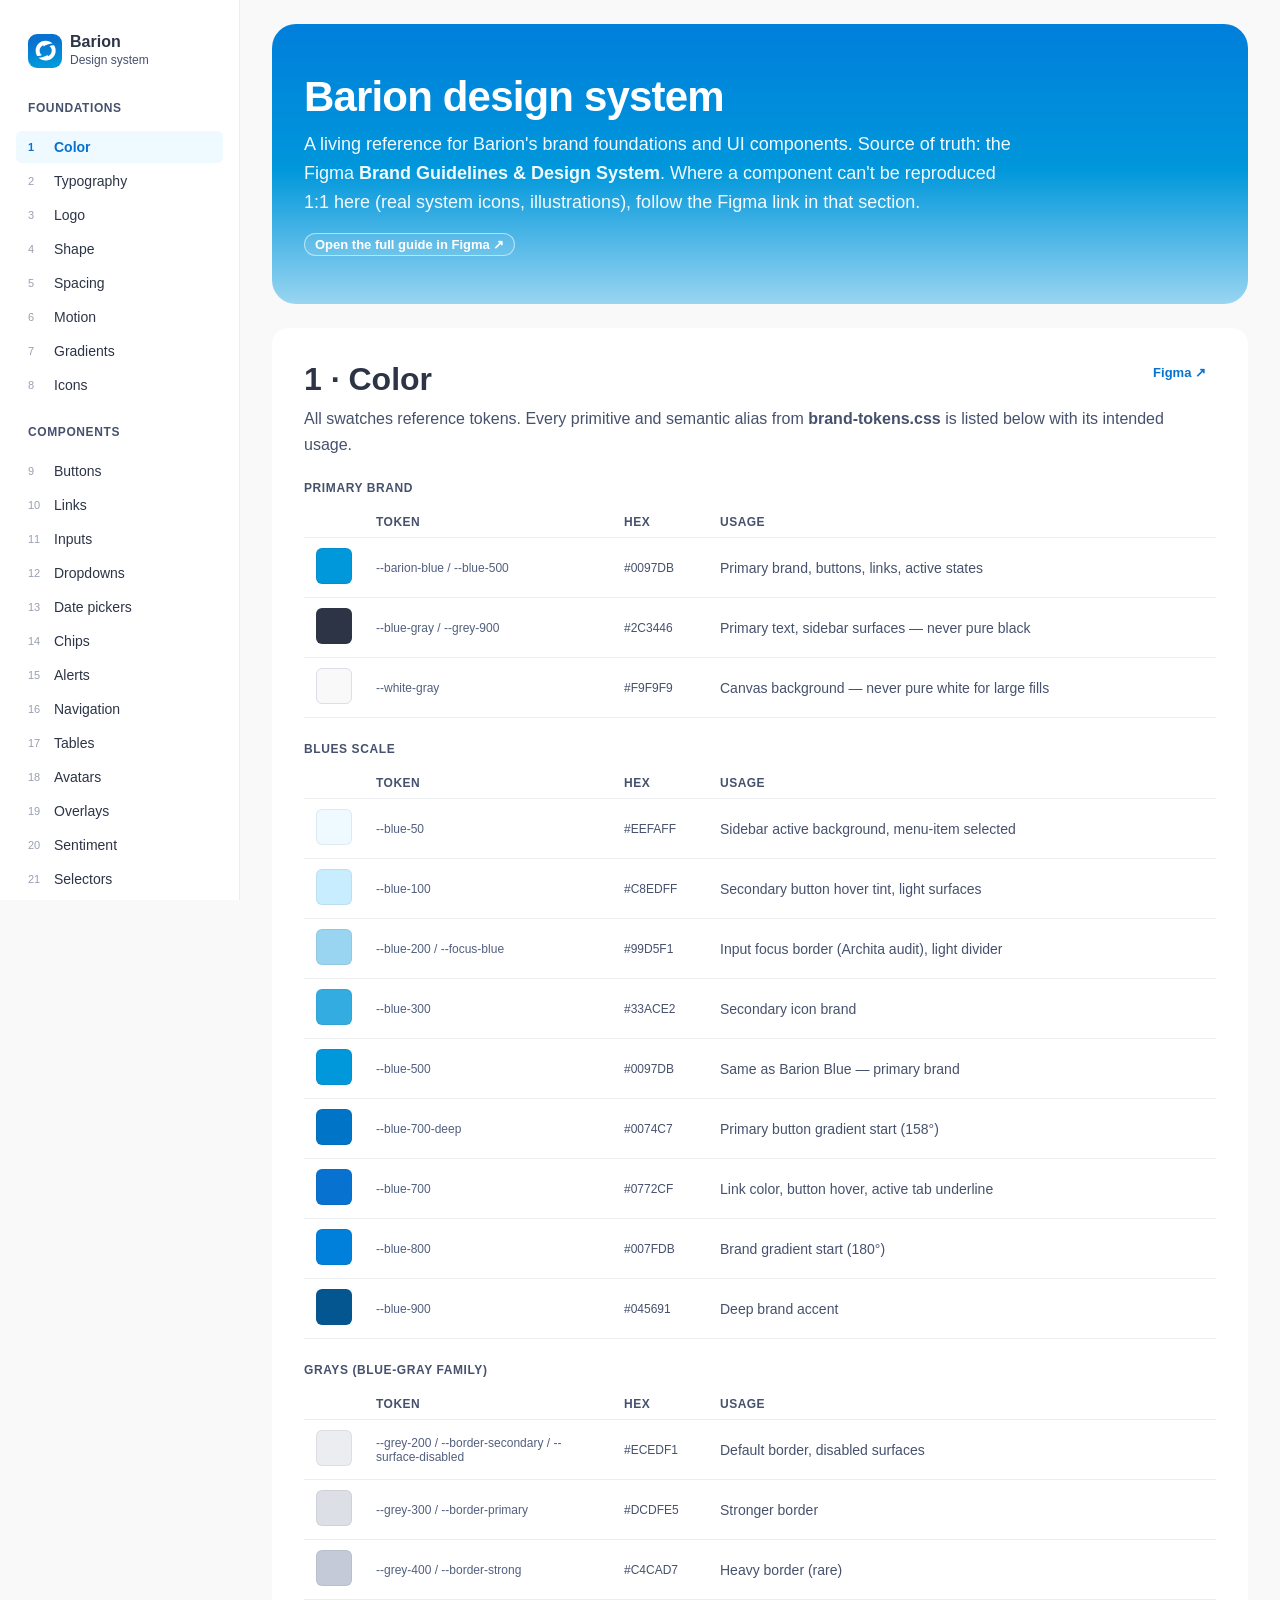
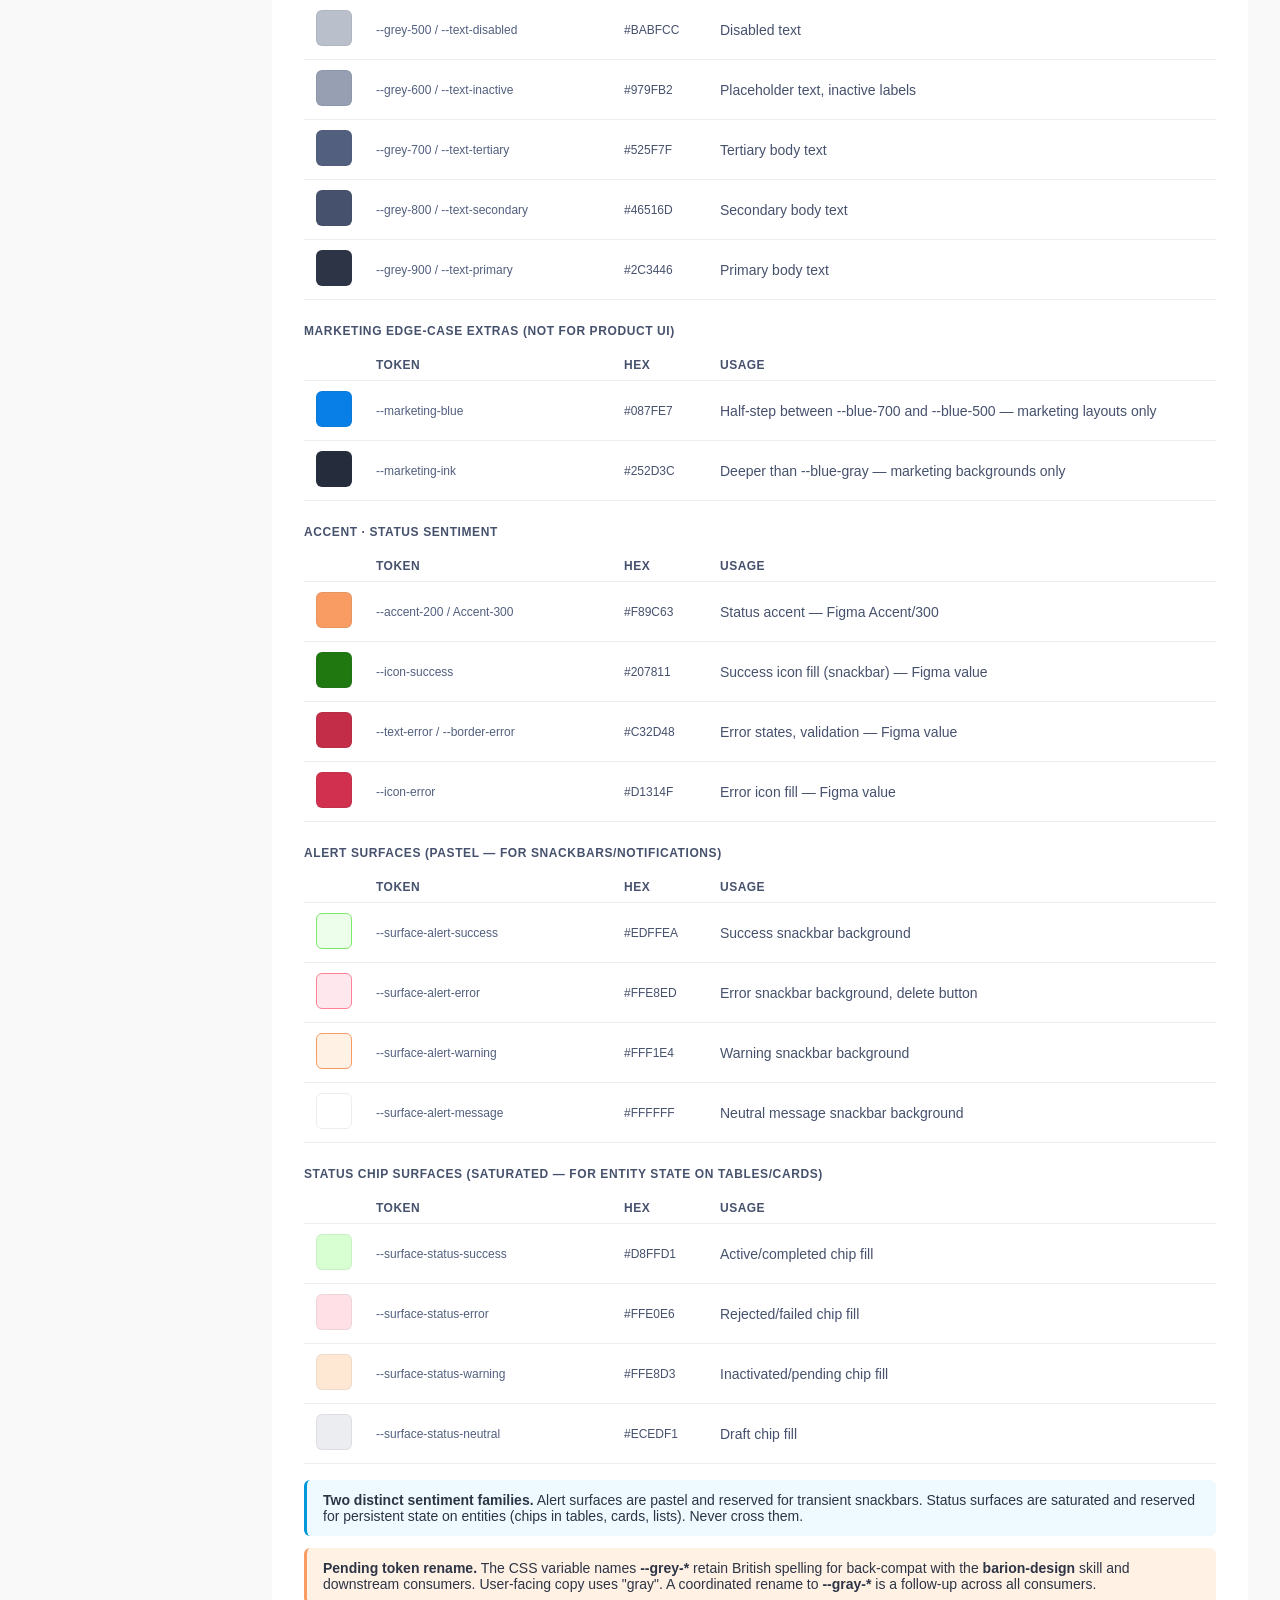
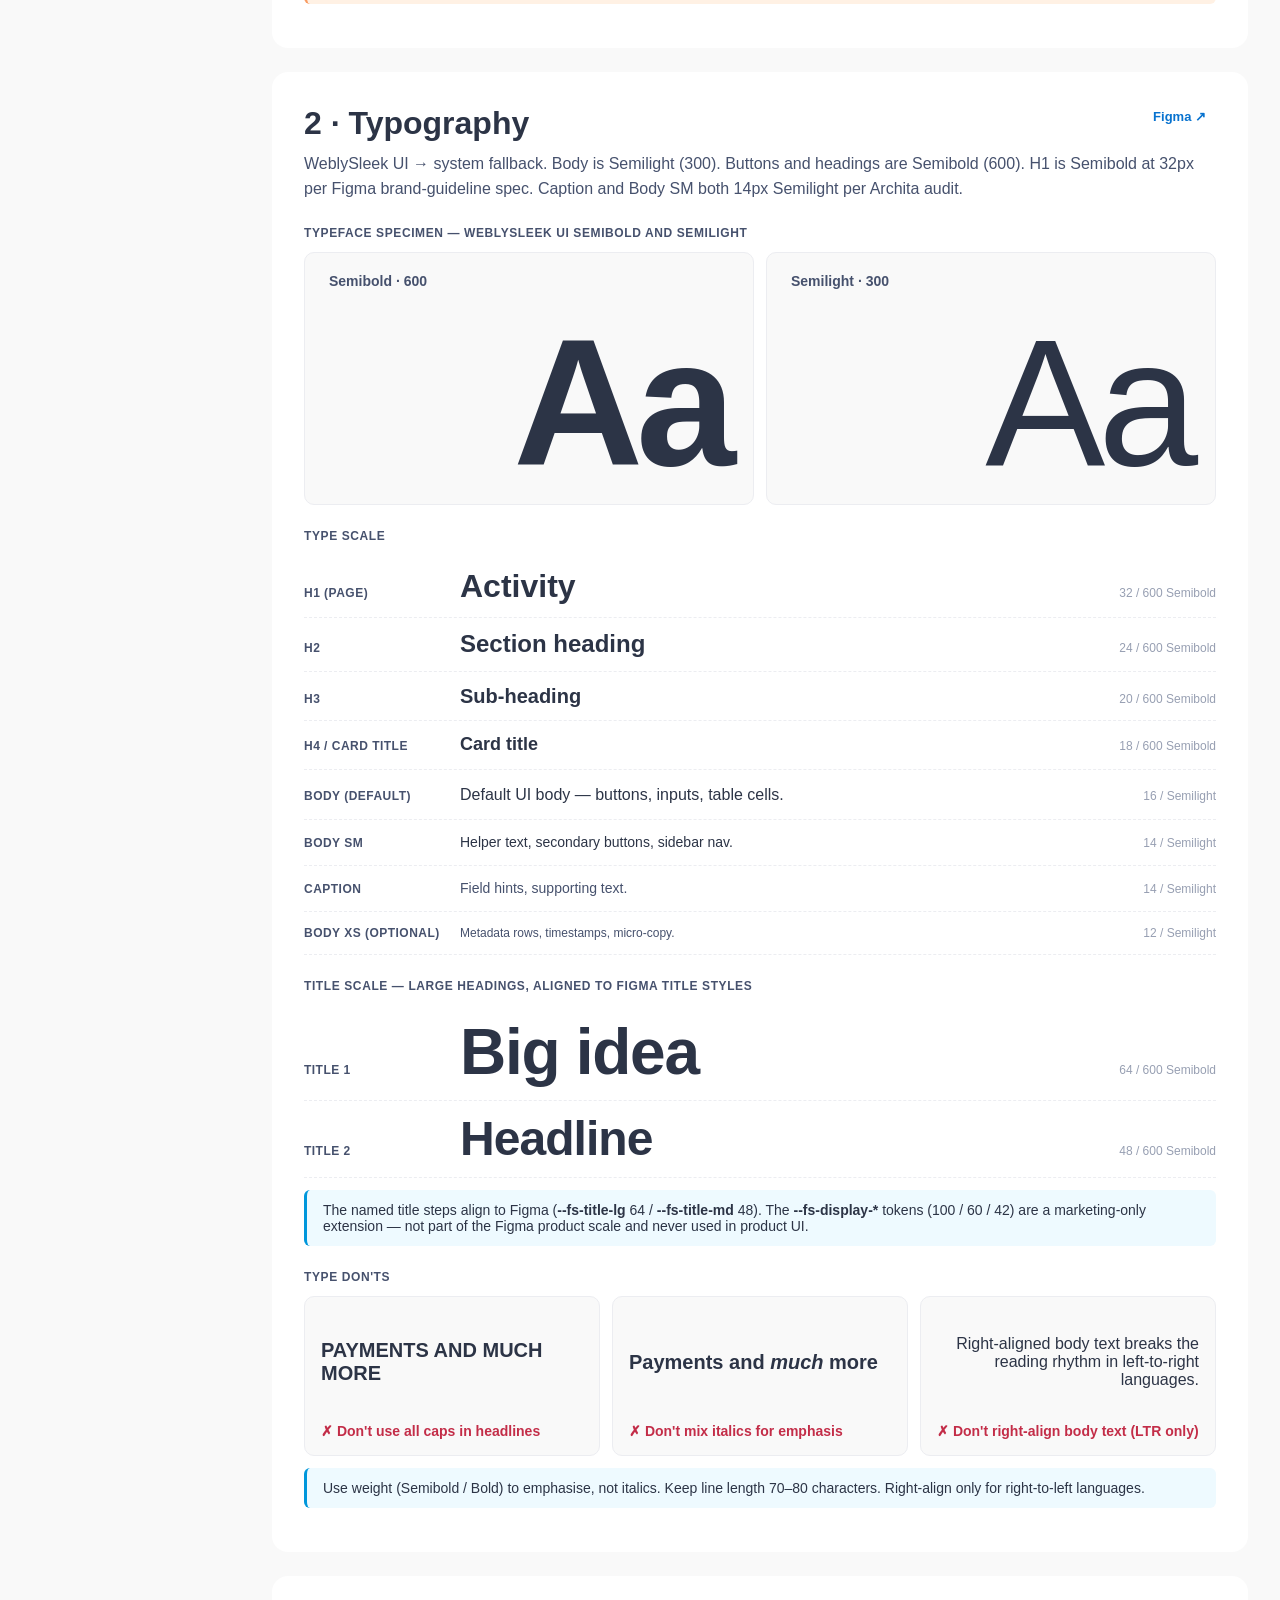
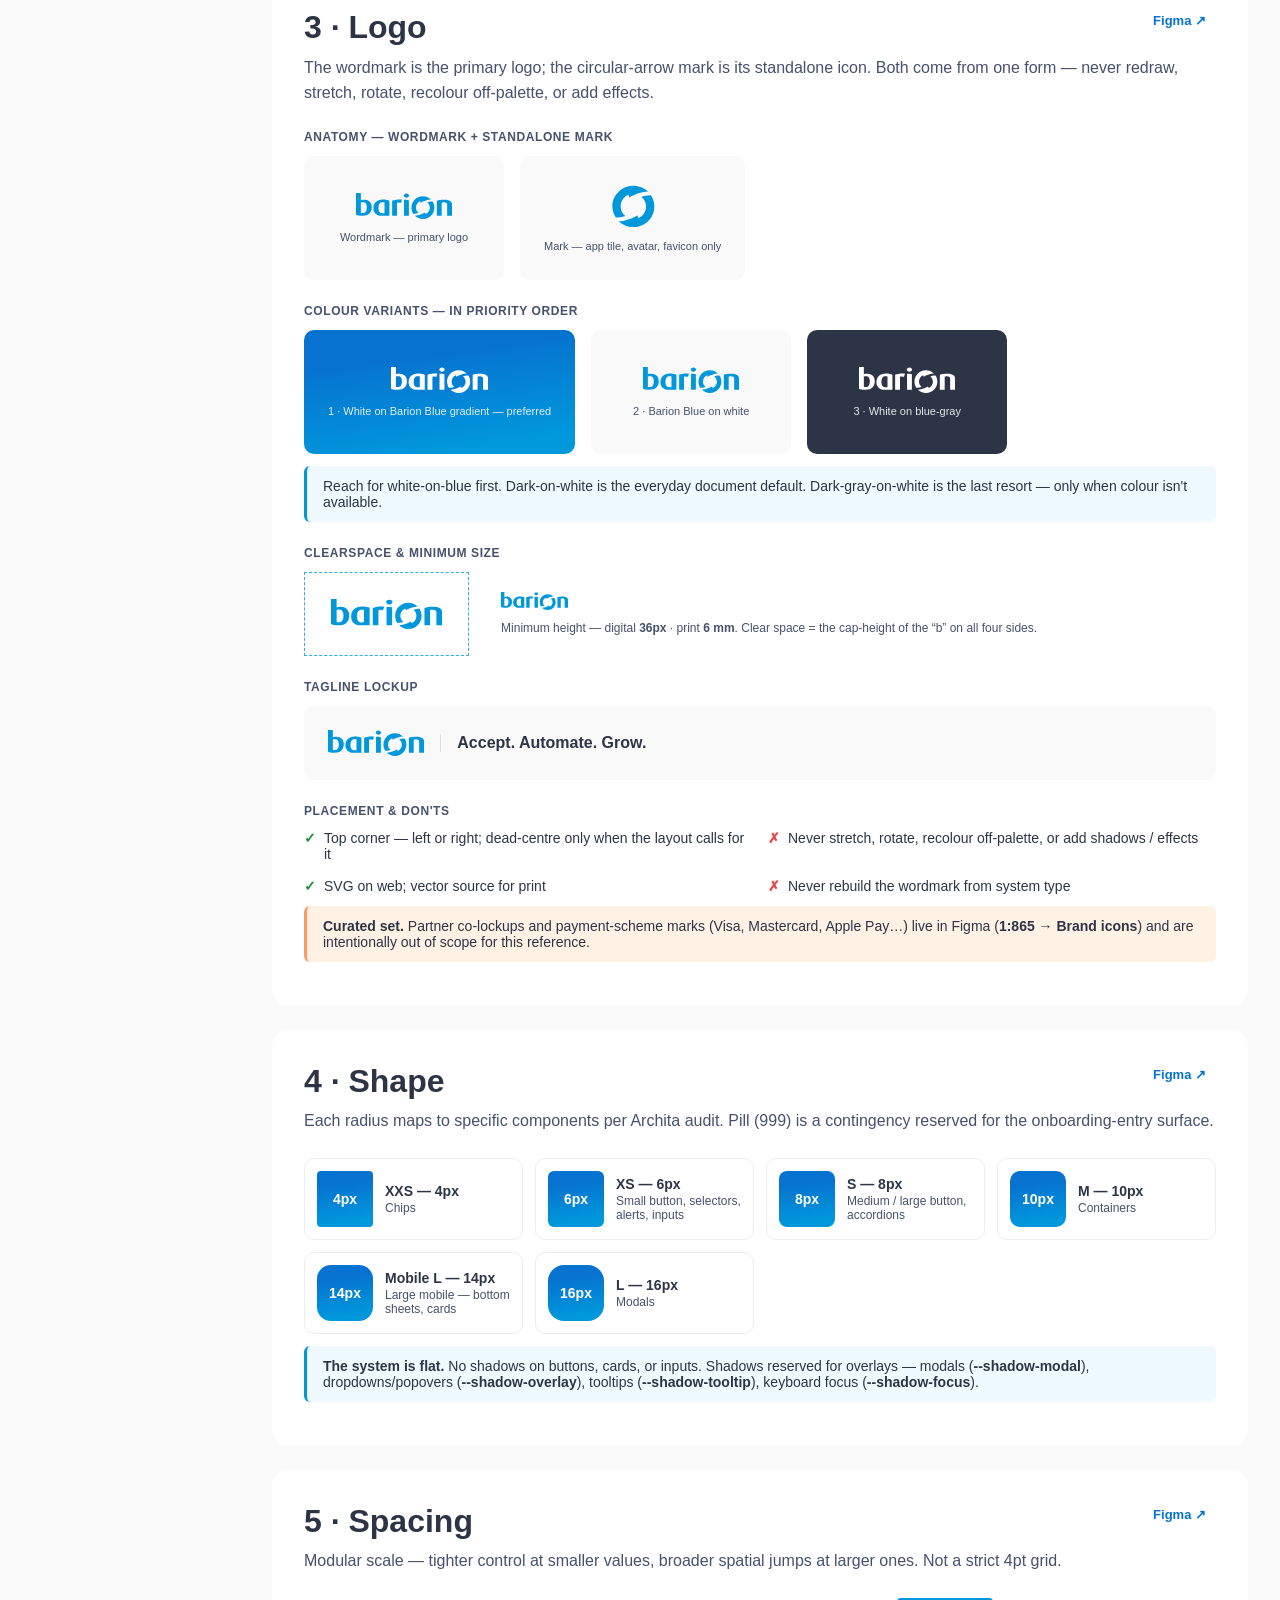
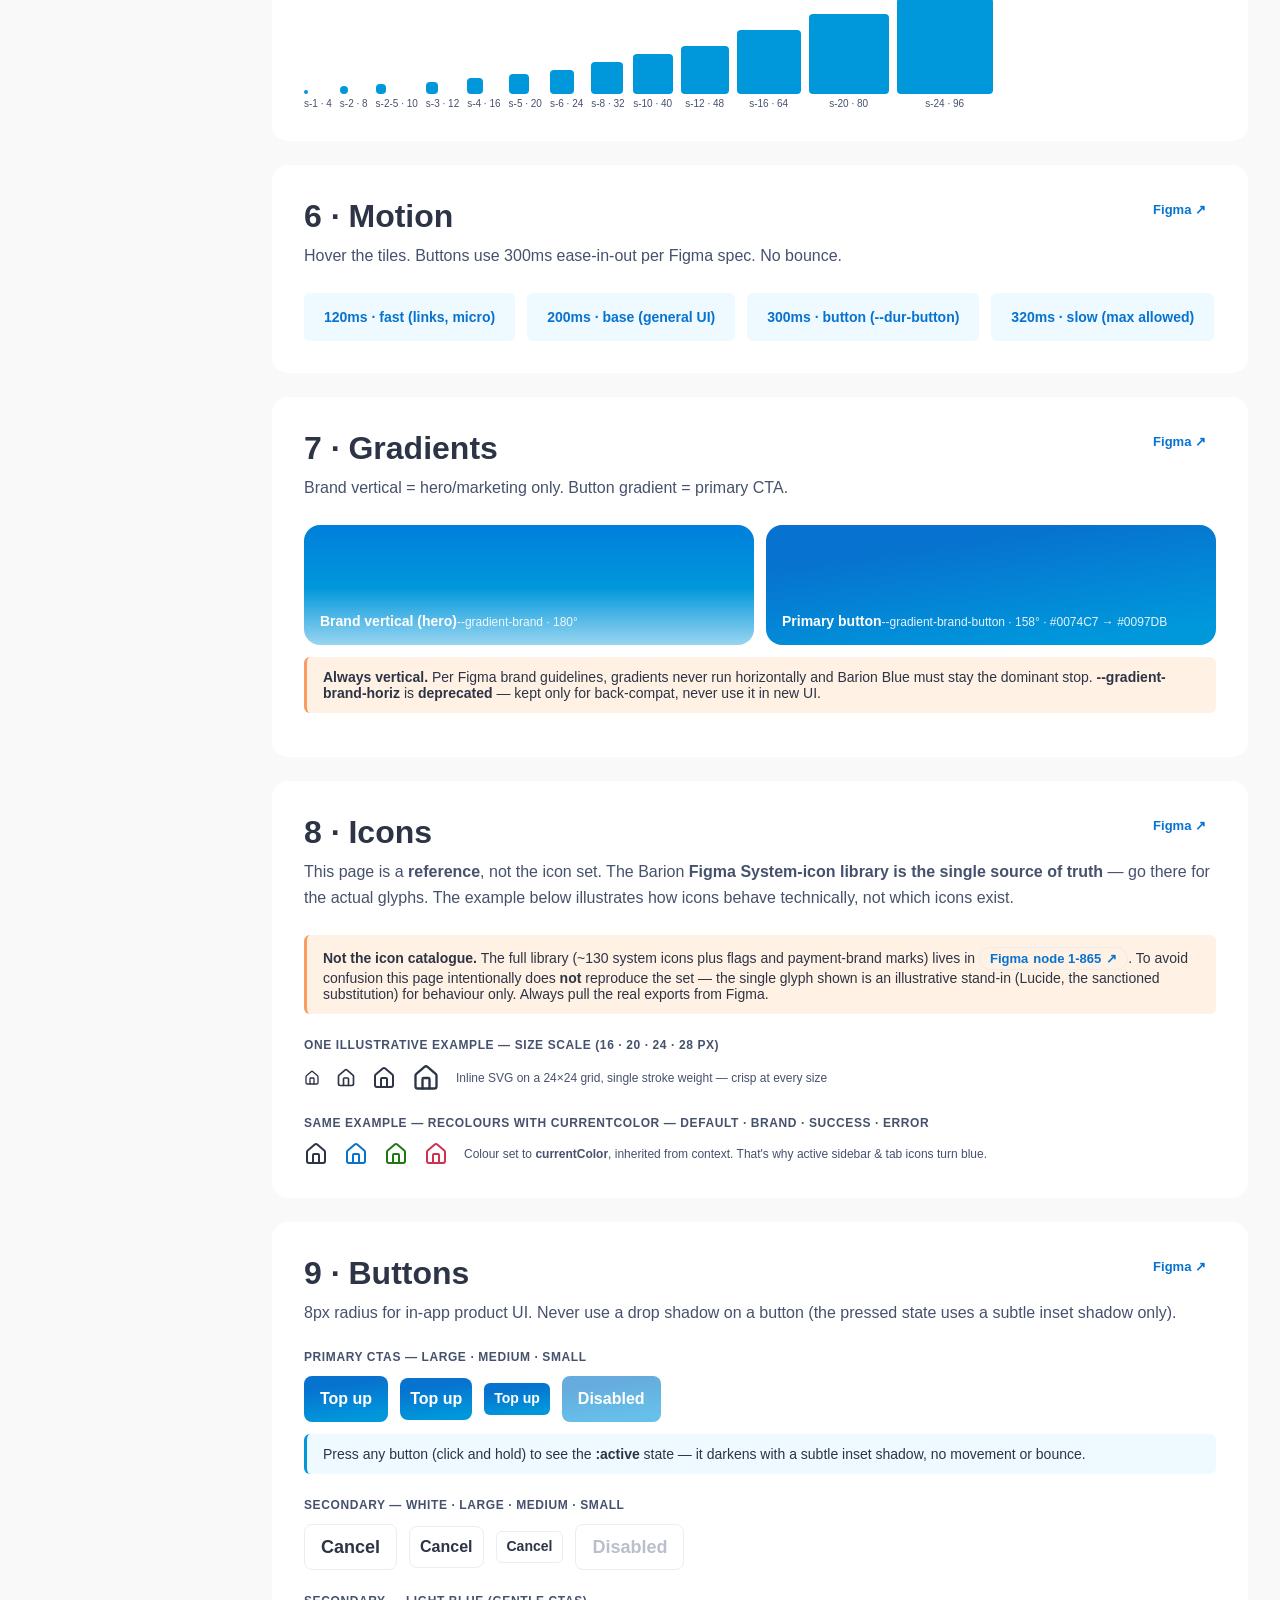
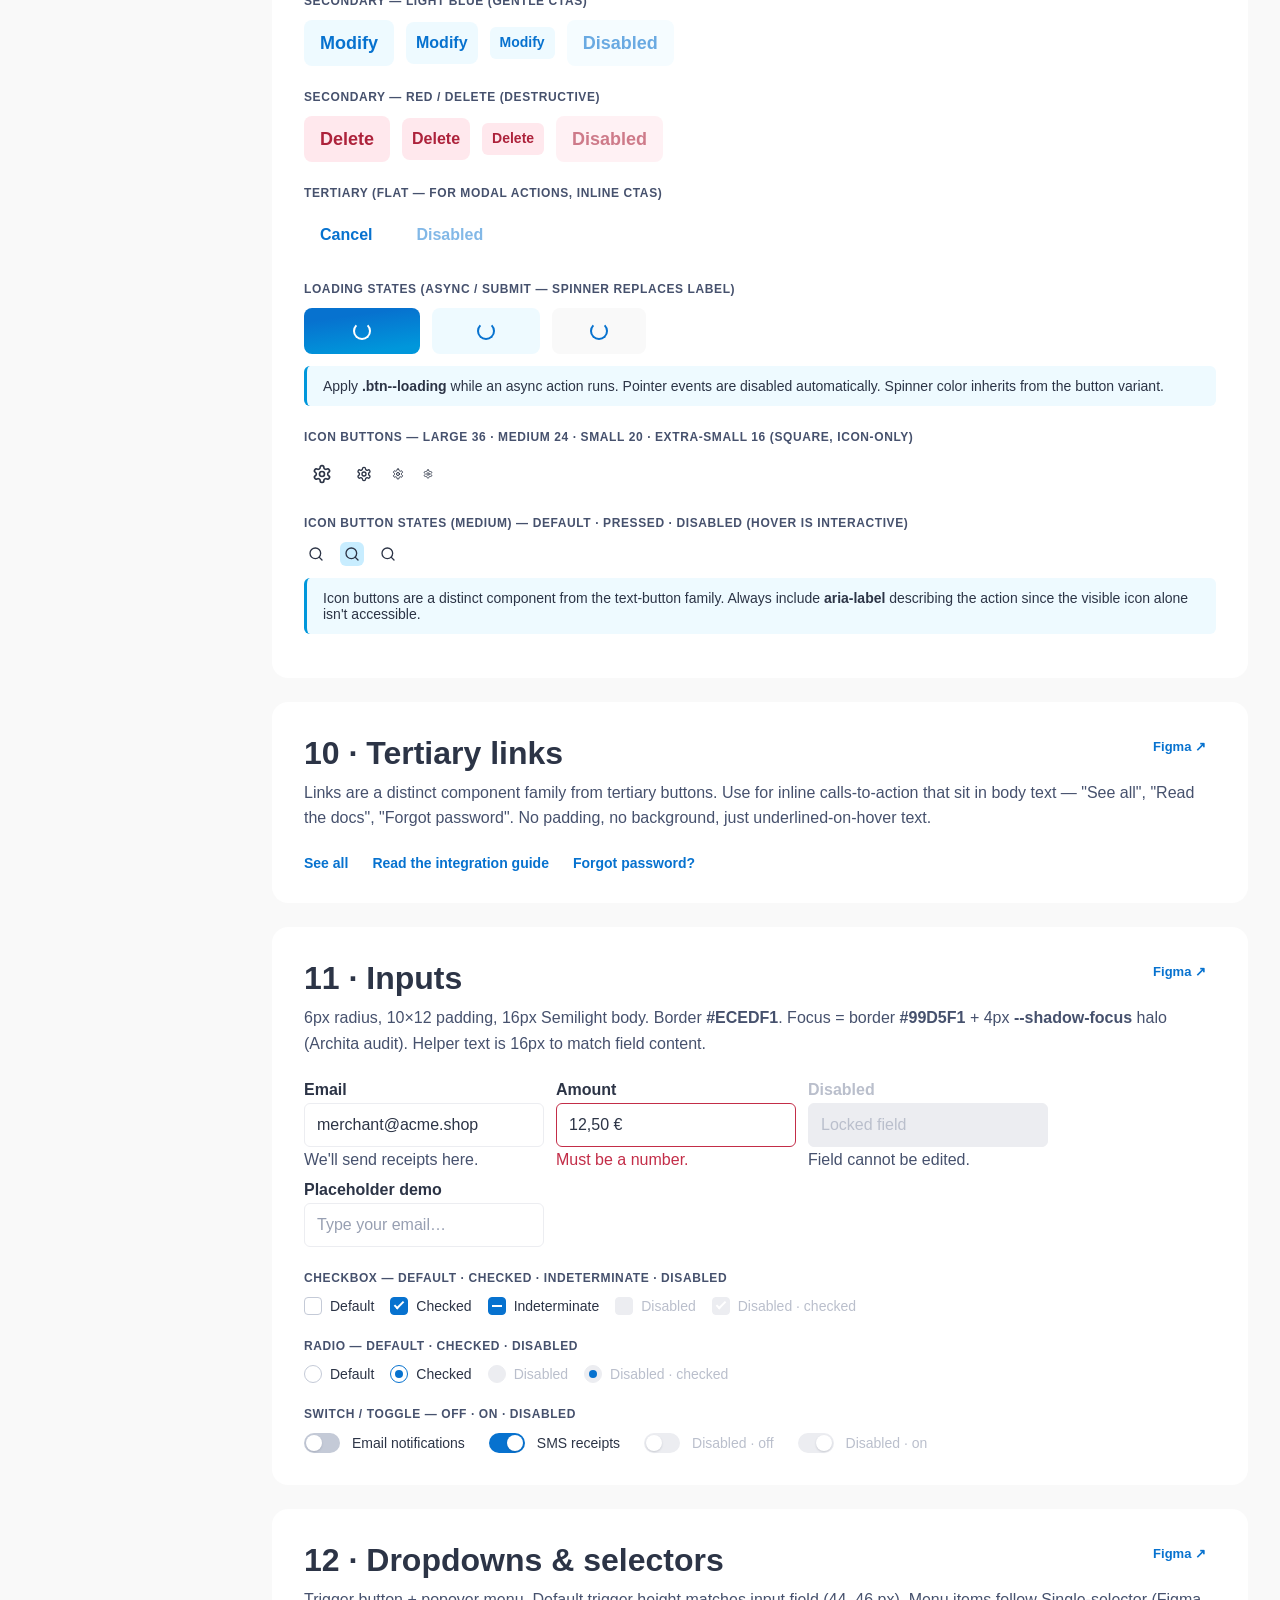
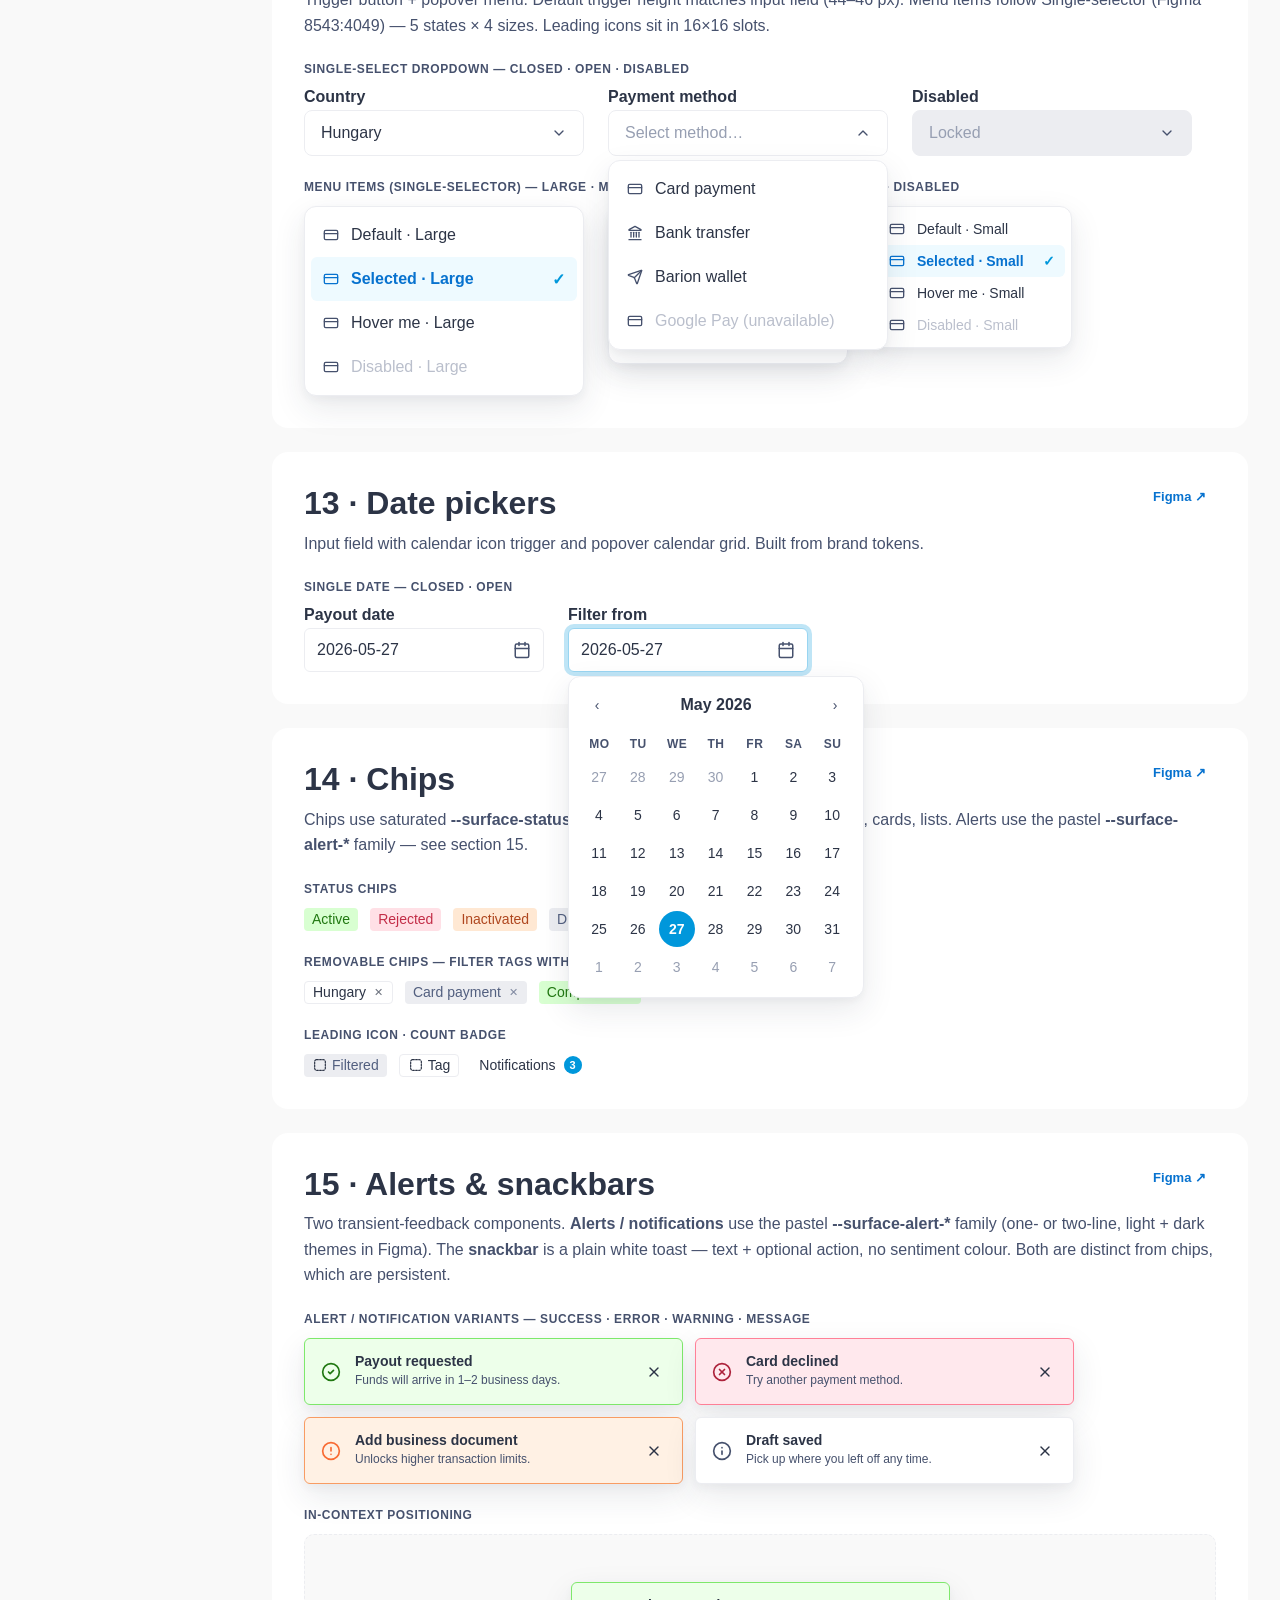
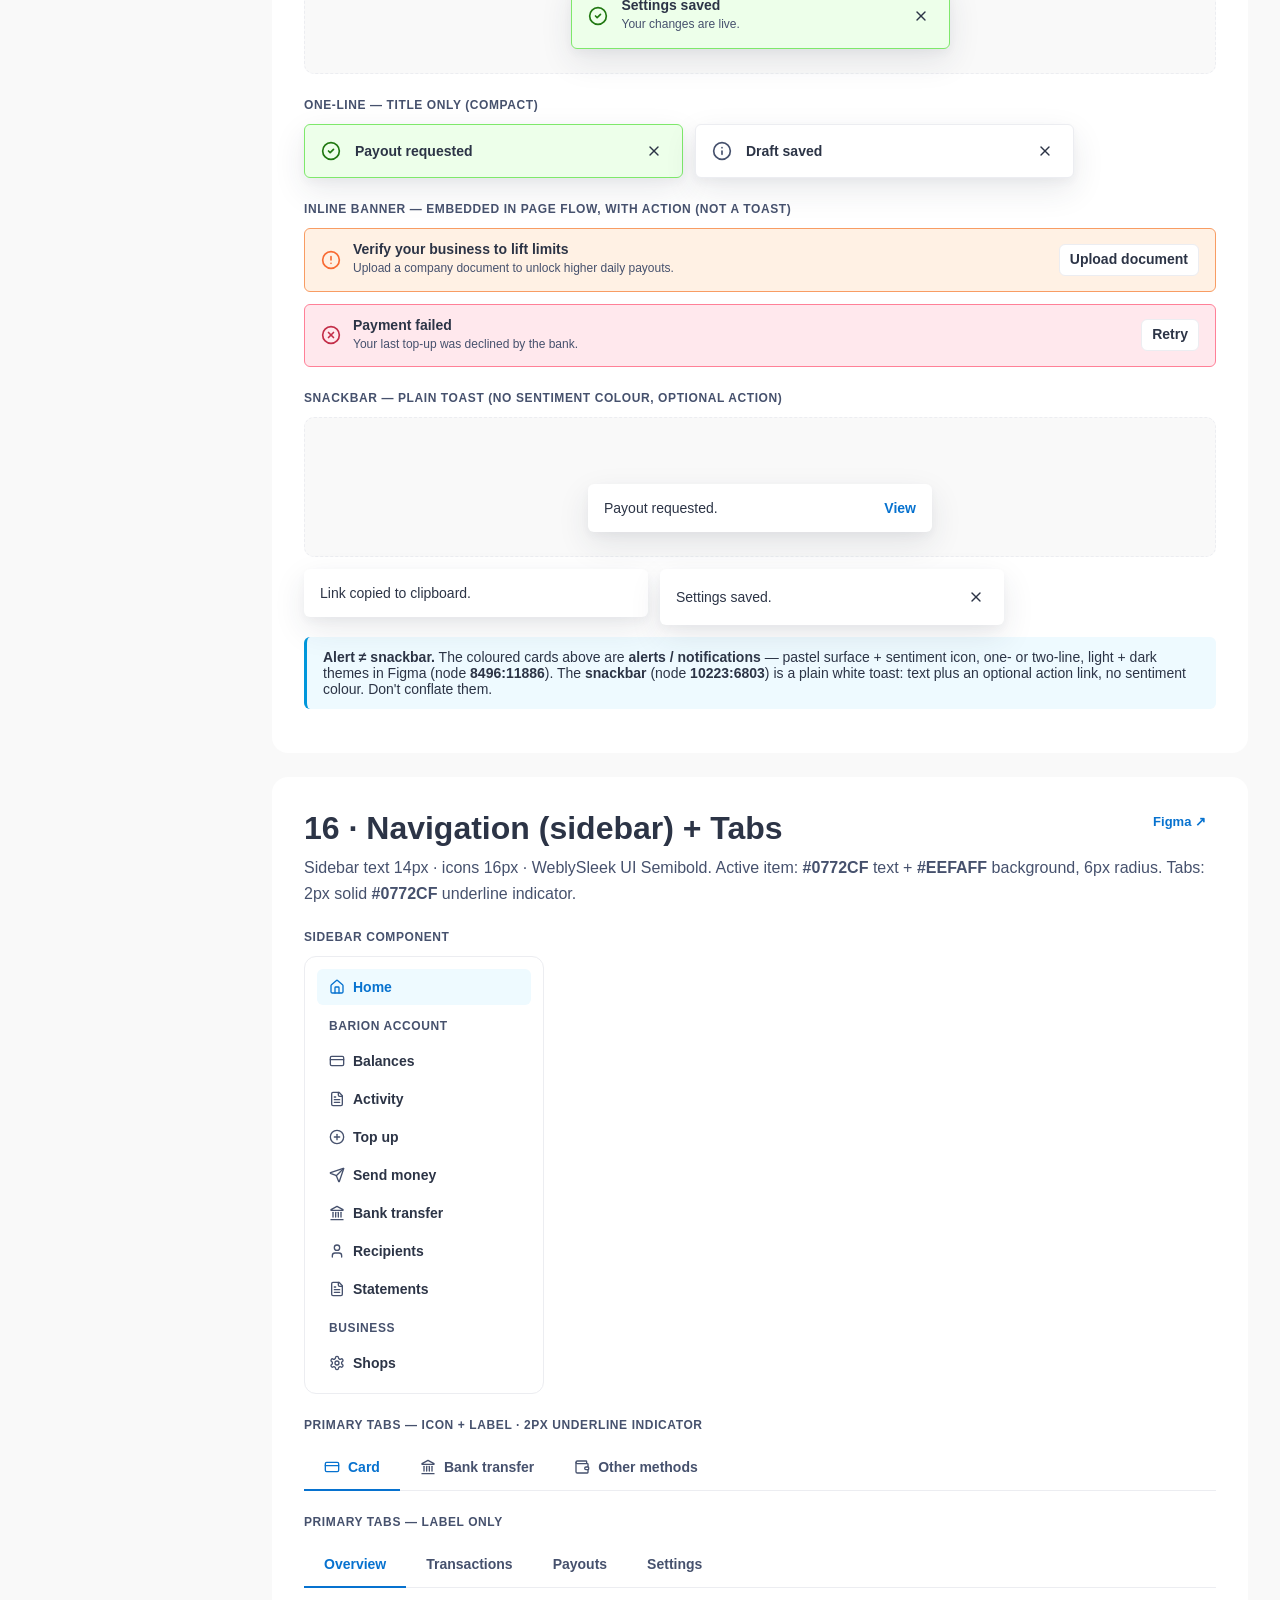
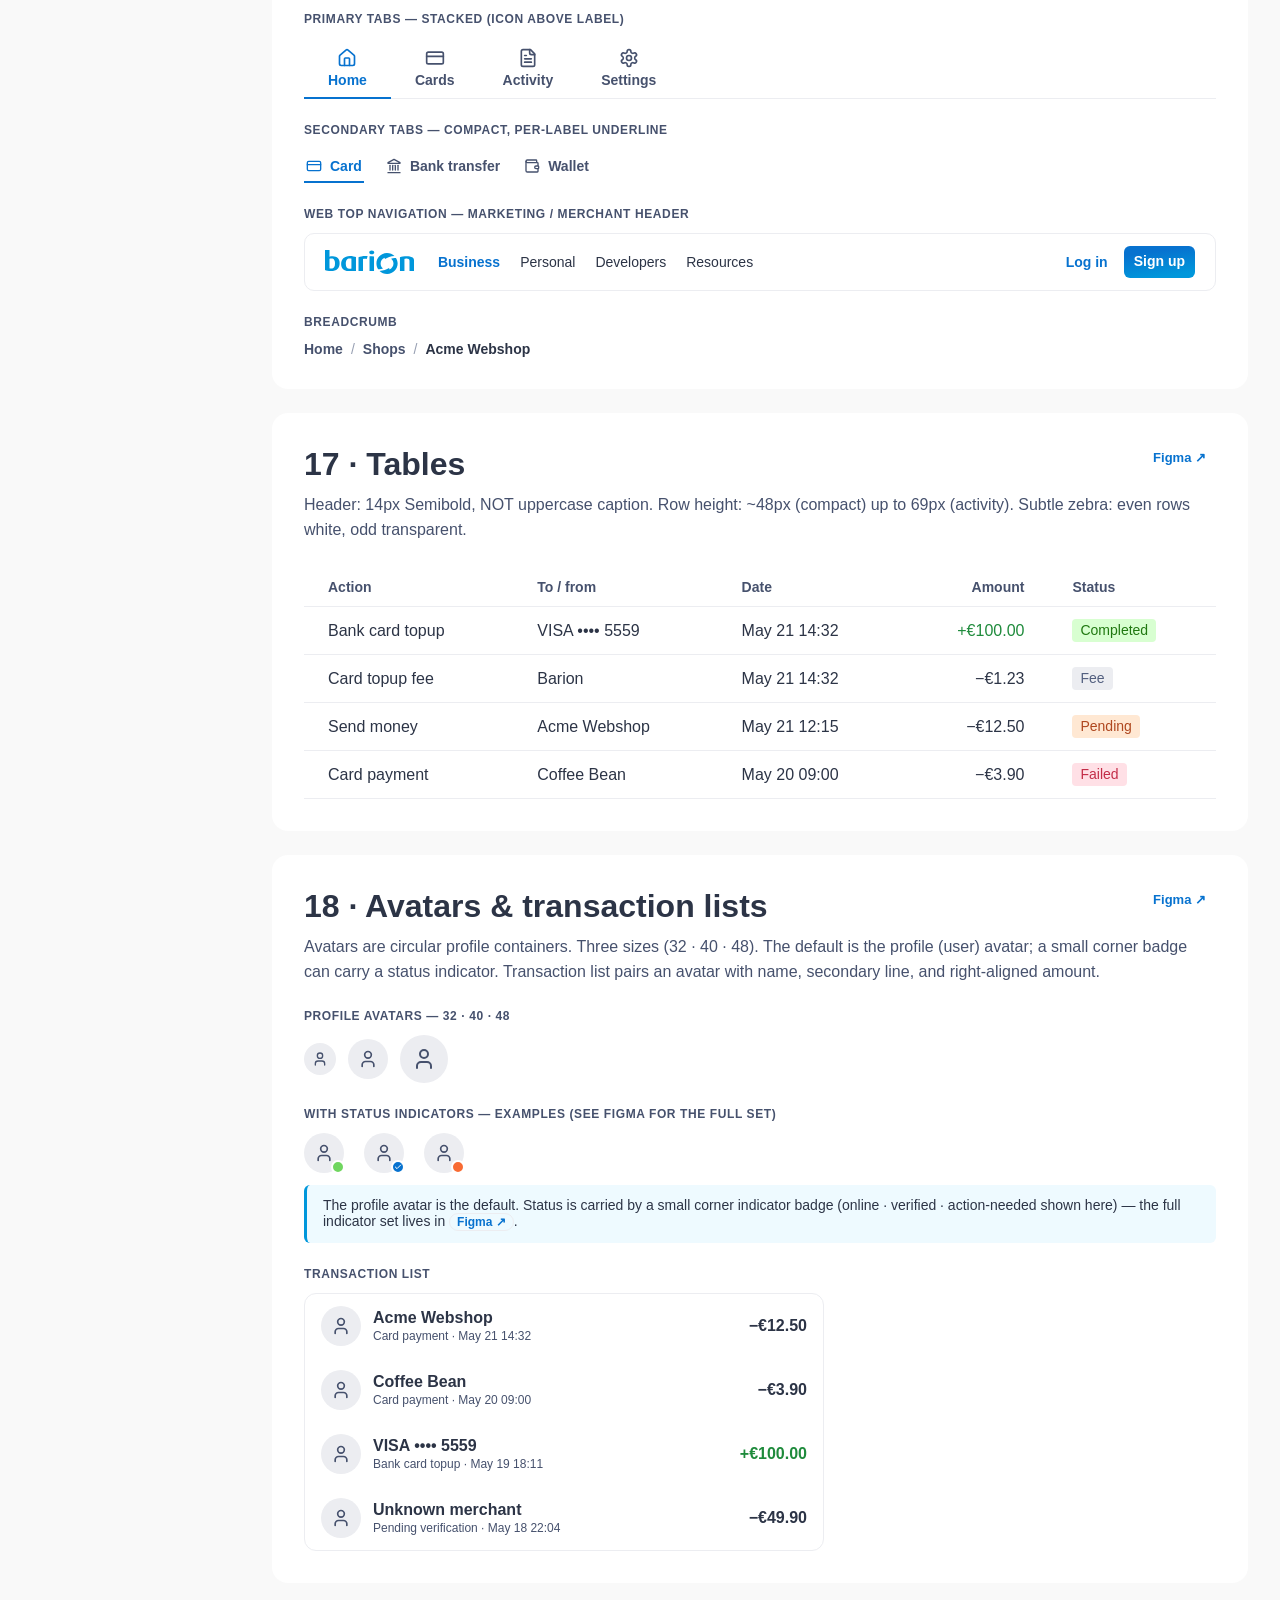
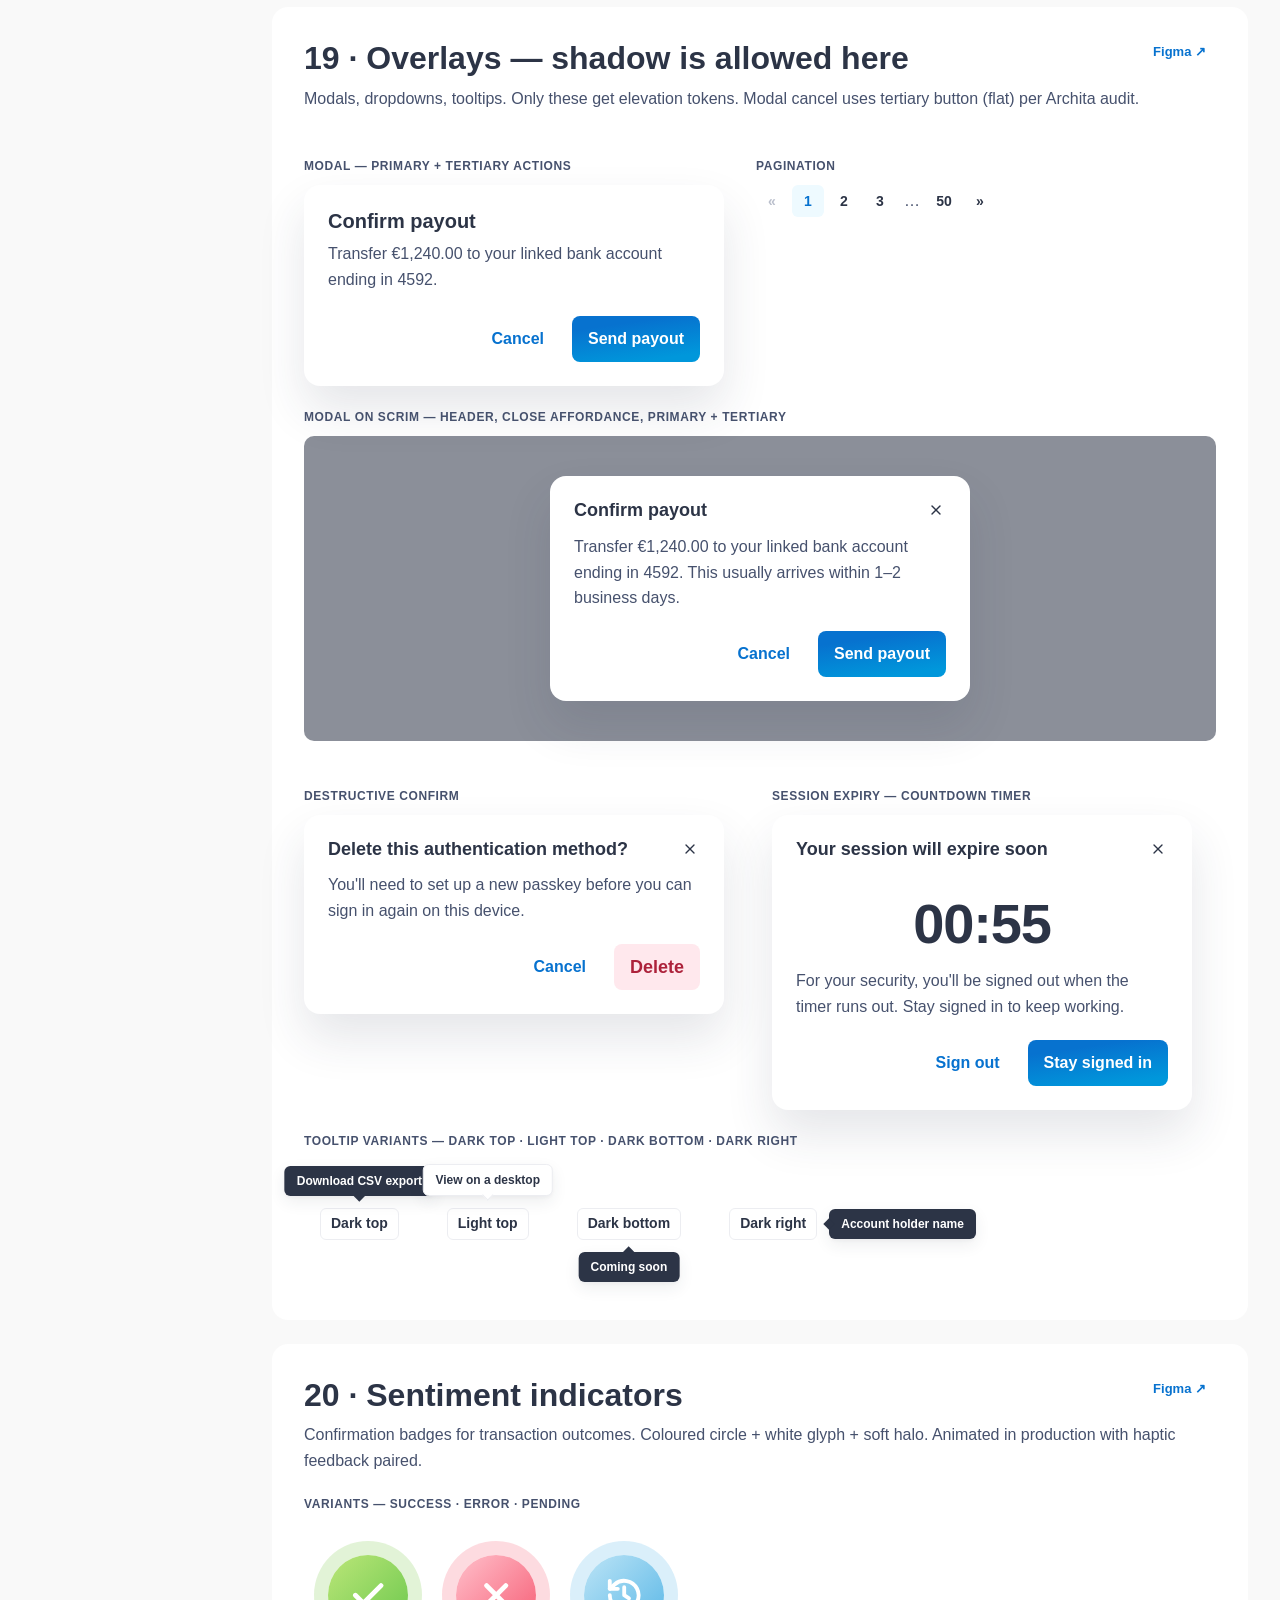
==== commit ccf5be98: "Design system: buttons interactive-only + fix tab font inheritance Remove static state matrix (froze" ====
--- a/index.html
+++ b/index.html
@@ -217,28 +217,8 @@
 .btn--secondary.btn--delete.btn--loading::after { color: var(--text-alert-error); }
 @keyframes btn-spin { to { transform: rotate(360deg); } }
 
-/* ---------- BUTTON STATIC-STATE HELPERS (state matrix only; mirror the live :hover / :focus-visible rules) ---------- */
-.btn--primary.is-hover { background-image: linear-gradient(rgba(0, 0, 0, 0.05), rgba(0, 0, 0, 0.05)), var(--gradient-brand-button); }
-.btn--secondary.is-hover { background: var(--white-gray); border-color: var(--border-secondary); }
-.btn--secondary.btn--blue.is-hover { background: #DBF3FF; }
-.btn--secondary.btn--delete.is-hover { background: #FFD7DF; }
-.btn--tertiary.is-hover { background: var(--white-gray); color: var(--text-link-1); }
-.btn.is-focus { box-shadow: var(--shadow-focus); }
 /* Primary focus (Figma 7978-13233): solid 3px Blues/500 (#33ACE2) ring + 10% darken — replaces the faint glow that read too light */
-.btn--primary:focus-visible:not(:disabled), .btn--primary.is-focus { background-image: linear-gradient(rgba(0,0,0,0.10), rgba(0,0,0,0.10)), var(--gradient-brand-button); box-shadow: 0 0 0 3px var(--blue-300); }
-.btn--secondary.is-focus { border-width: 2px; box-shadow: none; }
-.btn--secondary.btn--blue.is-focus { box-shadow: 0 0 0 3px var(--blue-200); }
-.btn--secondary.btn--delete.is-focus { box-shadow: 0 0 0 3px rgba(249, 135, 156, 0.3); }
-.btn--tertiary.is-focus { box-shadow: var(--shadow-focus); }
-/* State matrix grid (mirrors Figma 7978-13203 — variant x size x state) */
-.btn-matrix-wrap { overflow-x: auto; margin: var(--s-3) 0 var(--s-6); padding-bottom: var(--s-2); }
-.btn-matrix { display: grid; grid-template-columns: 96px repeat(5, minmax(112px, 1fr)); gap: var(--s-3) var(--s-4); align-items: center; min-width: 680px; }
-.btn-matrix__head { font-size: var(--fs-body-xs); font-weight: var(--fw-semibold); color: var(--text-secondary); text-transform: uppercase; letter-spacing: 0.04em; }
-.btn-matrix__group { grid-column: 1 / -1; font-size: var(--fs-body-sm); font-weight: var(--fw-semibold); color: var(--text-primary); border-bottom: 1px solid var(--border-secondary); padding-bottom: var(--s-1); margin-top: var(--s-3); }
-.btn-matrix__size { font-size: var(--fs-body-xs); font-weight: var(--fw-semibold); color: var(--text-secondary); font-variant-numeric: tabular-nums; }
-.btn-matrix .btn { width: 100%; pointer-events: none; }
-.btn-matrix .btn:focus-visible { box-shadow: none; }
-.btn-matrix .btn--secondary:focus-visible { border-width: 1px; }
+.btn--primary:focus-visible:not(:disabled) { background-image: linear-gradient(rgba(0,0,0,0.10), rgba(0,0,0,0.10)), var(--gradient-brand-button); box-shadow: 0 0 0 3px var(--blue-300); }
 
 /* ---------- INPUTS — Archita audit: focus border #99D5F1 ---------- */
 .field { display: flex; flex-direction: column; gap: 4px; min-width: 240px; }
@@ -386,7 +366,7 @@
 
 /* ---------- TABS ---------- */
 .tabs { display: flex; gap: 0; border-bottom: 1px solid var(--border-secondary); font-family: var(--font-brand); }
-.tab { position: relative; padding: 8px 20px; height: 46px; box-sizing: border-box; font-weight: var(--fw-semibold); font-size: var(--fs-body-sm); color: var(--text-secondary); background: transparent; border: 0; cursor: pointer; transition: color var(--dur-fast) var(--ease-out); display: inline-flex; align-items: center; gap: var(--s-2); }
+.tab { position: relative; padding: 8px 20px; height: 46px; box-sizing: border-box; font-family: inherit; font-weight: var(--fw-semibold); font-size: var(--fs-body-sm); color: var(--text-secondary); background: transparent; border: 0; cursor: pointer; transition: color var(--dur-fast) var(--ease-out); display: inline-flex; align-items: center; gap: var(--s-2); }
 .tab__icon { width: 16px; height: 16px; }
 .tab:hover { color: var(--text-primary); }
 .tab--active { color: var(--text-brand); }
@@ -1109,12 +1089,7 @@
   <h2>9 · Buttons <a class="figma-link" href="https://www.figma.com/design/OmeynxsvYTEtnkZ4d6gWrR/Brand-Guidelines---Design-System?node-id=7978-13198" target="_blank" rel="noopener">Figma ↗</a></h2>
   <p class="hint">8px radius for in-app product UI. Never use a drop shadow on a button (the pressed state uses a subtle inset shadow only).</p>
 
-  <div class="kicker">Static state matrix — default, hover, pressed, focused &amp; disabled side by side (mirrors the Figma brand guideline, node 7978-13203). Loading is demoed live below.</div>
-  <div class="btn-matrix-wrap"><div class="btn-matrix"><div class="btn-matrix__head"></div><div class="btn-matrix__head">Default</div><div class="btn-matrix__head">Hover</div><div class="btn-matrix__head">Pressed</div><div class="btn-matrix__head">Focused</div><div class="btn-matrix__head">Disabled</div><div class="btn-matrix__group">Primary</div><div class="btn-matrix__size">L</div><button class="btn btn--primary" aria-label="Primary L Default">Top up</button><button class="btn btn--primary is-hover" aria-label="Primary L Hover">Top up</button><button class="btn btn--primary is-pressed" aria-label="Primary L Pressed">Top up</button><button class="btn btn--primary is-focus" aria-label="Primary L Focused">Top up</button><button class="btn btn--primary" disabled aria-label="Primary L Disabled">Top up</button><div class="btn-matrix__size">M</div><button class="btn btn--primary btn--md" aria-label="Primary M Default">Top up</button><button class="btn btn--primary btn--md is-hover" aria-label="Primary M Hover">Top up</button><button class="btn btn--primary btn--md is-pressed" aria-label="Primary M Pressed">Top up</button><button class="btn btn--primary btn--md is-focus" aria-label="Primary M Focused">Top up</button><button class="btn btn--primary btn--md" disabled aria-label="Primary M Disabled">Top up</button><div class="btn-matrix__size">S</div><button class="btn btn--primary btn--sm" aria-label="Primary S Default">Top up</button><button class="btn btn--primary btn--sm is-hover" aria-label="Primary S Hover">Top up</button><button class="btn btn--primary btn--sm is-pressed" aria-label="Primary S Pressed">Top up</button><button class="btn btn--primary btn--sm is-focus" aria-label="Primary S Focused">Top up</button><button class="btn btn--primary btn--sm" disabled aria-label="Primary S Disabled">Top up</button><div class="btn-matrix__group">Secondary · White</div><div class="btn-matrix__size">L</div><button class="btn btn--secondary" aria-label="Secondary · White L Default">Cancel</button><button class="btn btn--secondary is-hover" aria-label="Secondary · White L Hover">Cancel</button><button class="btn btn--secondary is-pressed" aria-label="Secondary · White L Pressed">Cancel</button><button class="btn btn--secondary is-focus" aria-label="Secondary · White L Focused">Cancel</button><button class="btn btn--secondary" disabled aria-label="Secondary · White L Disabled">Cancel</button><div class="btn-matrix__size">M</div><button class="btn btn--secondary btn--md" aria-label="Secondary · White M Default">Cancel</button><button class="btn btn--secondary btn--md is-hover" aria-label="Secondary · White M Hover">Cancel</button><button class="btn btn--secondary btn--md is-pressed" aria-label="Secondary · White M Pressed">Cancel</button><button class="btn btn--secondary btn--md is-focus" aria-label="Secondary · White M Focused">Cancel</button><button class="btn btn--secondary btn--md" disabled aria-label="Secondary · White M Disabled">Cancel</button><div class="btn-matrix__size">S</div><button class="btn btn--secondary btn--sm" aria-label="Secondary · White S Default">Cancel</button><button class="btn btn--secondary btn--sm is-hover" aria-label="Secondary · White S Hover">Cancel</button><button class="btn btn--secondary btn--sm is-pressed" aria-label="Secondary · White S Pressed">Cancel</button><button class="btn btn--secondary btn--sm is-focus" aria-label="Secondary · White S Focused">Cancel</button><button class="btn btn--secondary btn--sm" disabled aria-label="Secondary · White S Disabled">Cancel</button><div class="btn-matrix__group">Secondary · Light blue</div><div class="btn-matrix__size">L</div><button class="btn btn--secondary btn--blue" aria-label="Secondary · Light blue L Default">Modify</button><button class="btn btn--secondary btn--blue is-hover" aria-label="Secondary · Light blue L Hover">Modify</button><button class="btn btn--secondary btn--blue is-pressed" aria-label="Secondary · Light blue L Pressed">Modify</button><button class="btn btn--secondary btn--blue is-focus" aria-label="Secondary · Light blue L Focused">Modify</button><button class="btn btn--secondary btn--blue" disabled aria-label="Secondary · Light blue L Disabled">Modify</button><div class="btn-matrix__size">M</div><button class="btn btn--secondary btn--blue btn--md" aria-label="Secondary · Light blue M Default">Modify</button><button class="btn btn--secondary btn--blue btn--md is-hover" aria-label="Secondary · Light blue M Hover">Modify</button><button class="btn btn--secondary btn--blue btn--md is-pressed" aria-label="Secondary · Light blue M Pressed">Modify</button><button class="btn btn--secondary btn--blue btn--md is-focus" aria-label="Secondary · Light blue M Focused">Modify</button><button class="btn btn--secondary btn--blue btn--md" disabled aria-label="Secondary · Light blue M Disabled">Modify</button><div class="btn-matrix__size">S</div><button class="btn btn--secondary btn--blue btn--sm" aria-label="Secondary · Light blue S Default">Modify</button><button class="btn btn--secondary btn--blue btn--sm is-hover" aria-label="Secondary · Light blue S Hover">Modify</button><button class="btn btn--secondary btn--blue btn--sm is-pressed" aria-label="Secondary · Light blue S Pressed">Modify</button><button class="btn btn--secondary btn--blue btn--sm is-focus" aria-label="Secondary · Light blue S Focused">Modify</button><button class="btn btn--secondary btn--blue btn--sm" disabled aria-label="Secondary · Light blue S Disabled">Modify</button><div class="btn-matrix__group">Secondary · Delete</div><div class="btn-matrix__size">L</div><button class="btn btn--secondary btn--delete" aria-label="Secondary · Delete L Default">Delete</button><button class="btn btn--secondary btn--delete is-hover" aria-label="Secondary · Delete L Hover">Delete</button><button class="btn btn--secondary btn--delete is-pressed" aria-label="Secondary · Delete L Pressed">Delete</button><button class="btn btn--secondary btn--delete is-focus" aria-label="Secondary · Delete L Focused">Delete</button><button class="btn btn--secondary btn--delete" disabled aria-label="Secondary · Delete L Disabled">Delete</button><div class="btn-matrix__size">M</div><button class="btn btn--secondary btn--delete btn--md" aria-label="Secondary · Delete M Default">Delete</button><button class="btn btn--secondary btn--delete btn--md is-hover" aria-label="Secondary · Delete M Hover">Delete</button><button class="btn btn--secondary btn--delete btn--md is-pressed" aria-label="Secondary · Delete M Pressed">Delete</button><button class="btn btn--secondary btn--delete btn--md is-focus" aria-label="Secondary · Delete M Focused">Delete</button><button class="btn btn--secondary btn--delete btn--md" disabled aria-label="Secondary · Delete M Disabled">Delete</button><div class="btn-matrix__size">S</div><button class="btn btn--secondary btn--delete btn--sm" aria-label="Secondary · Delete S Default">Delete</button><button class="btn btn--secondary btn--delete btn--sm is-hover" aria-label="Secondary · Delete S Hover">Delete</button><button class="btn btn--secondary btn--delete btn--sm is-pressed" aria-label="Secondary · Delete S Pressed">Delete</button><button class="btn btn--secondary btn--delete btn--sm is-focus" aria-label="Secondary · Delete S Focused">Delete</button><button class="btn btn--secondary btn--delete btn--sm" disabled aria-label="Secondary · Delete S Disabled">Delete</button><div class="btn-matrix__group">Tertiary</div><div class="btn-matrix__size">L</div><button class="btn btn--tertiary" aria-label="Tertiary L Default">Cancel</button><button class="btn btn--tertiary is-hover" aria-label="Tertiary L Hover">Cancel</button><button class="btn btn--tertiary is-pressed" aria-label="Tertiary L Pressed">Cancel</button><button class="btn btn--tertiary is-focus" aria-label="Tertiary L Focused">Cancel</button><button class="btn btn--tertiary" disabled aria-label="Tertiary L Disabled">Cancel</button><div class="btn-matrix__size">M</div><button class="btn btn--tertiary btn--md" aria-label="Tertiary M Default">Cancel</button><button class="btn btn--tertiary btn--md is-hover" aria-label="Tertiary M Hover">Cancel</button><button class="btn btn--tertiary btn--md is-pressed" aria-label="Tertiary M Pressed">Cancel</button><button class="btn btn--tertiary btn--md is-focus" aria-label="Tertiary M Focused">Cancel</button><button class="btn btn--tertiary btn--md" disabled aria-label="Tertiary M Disabled">Cancel</button><div class="btn-matrix__size">S</div><button class="btn btn--tertiary btn--sm" aria-label="Tertiary S Default">Cancel</button><button class="btn btn--tertiary btn--sm is-hover" aria-label="Tertiary S Hover">Cancel</button><button class="btn btn--tertiary btn--sm is-pressed" aria-label="Tertiary S Pressed">Cancel</button><button class="btn btn--tertiary btn--sm is-focus" aria-label="Tertiary S Focused">Cancel</button><button class="btn btn--tertiary btn--sm" disabled aria-label="Tertiary S Disabled">Cancel</button></div></div>
-
-  <div class="kicker">Live / interactive — hover, click &amp; hold, or tab to focus</div>
-
-  <div class="kicker">Primary CTAs — Large · Medium · Small (per Figma brand-guideline)</div>
+  <div class="kicker">Primary CTAs — Large · Medium · Small</div>
   <div class="row" style="align-items:center">
     <button class="btn btn--primary">Top up</button>
     <button class="btn btn--primary btn--md">Top up</button>
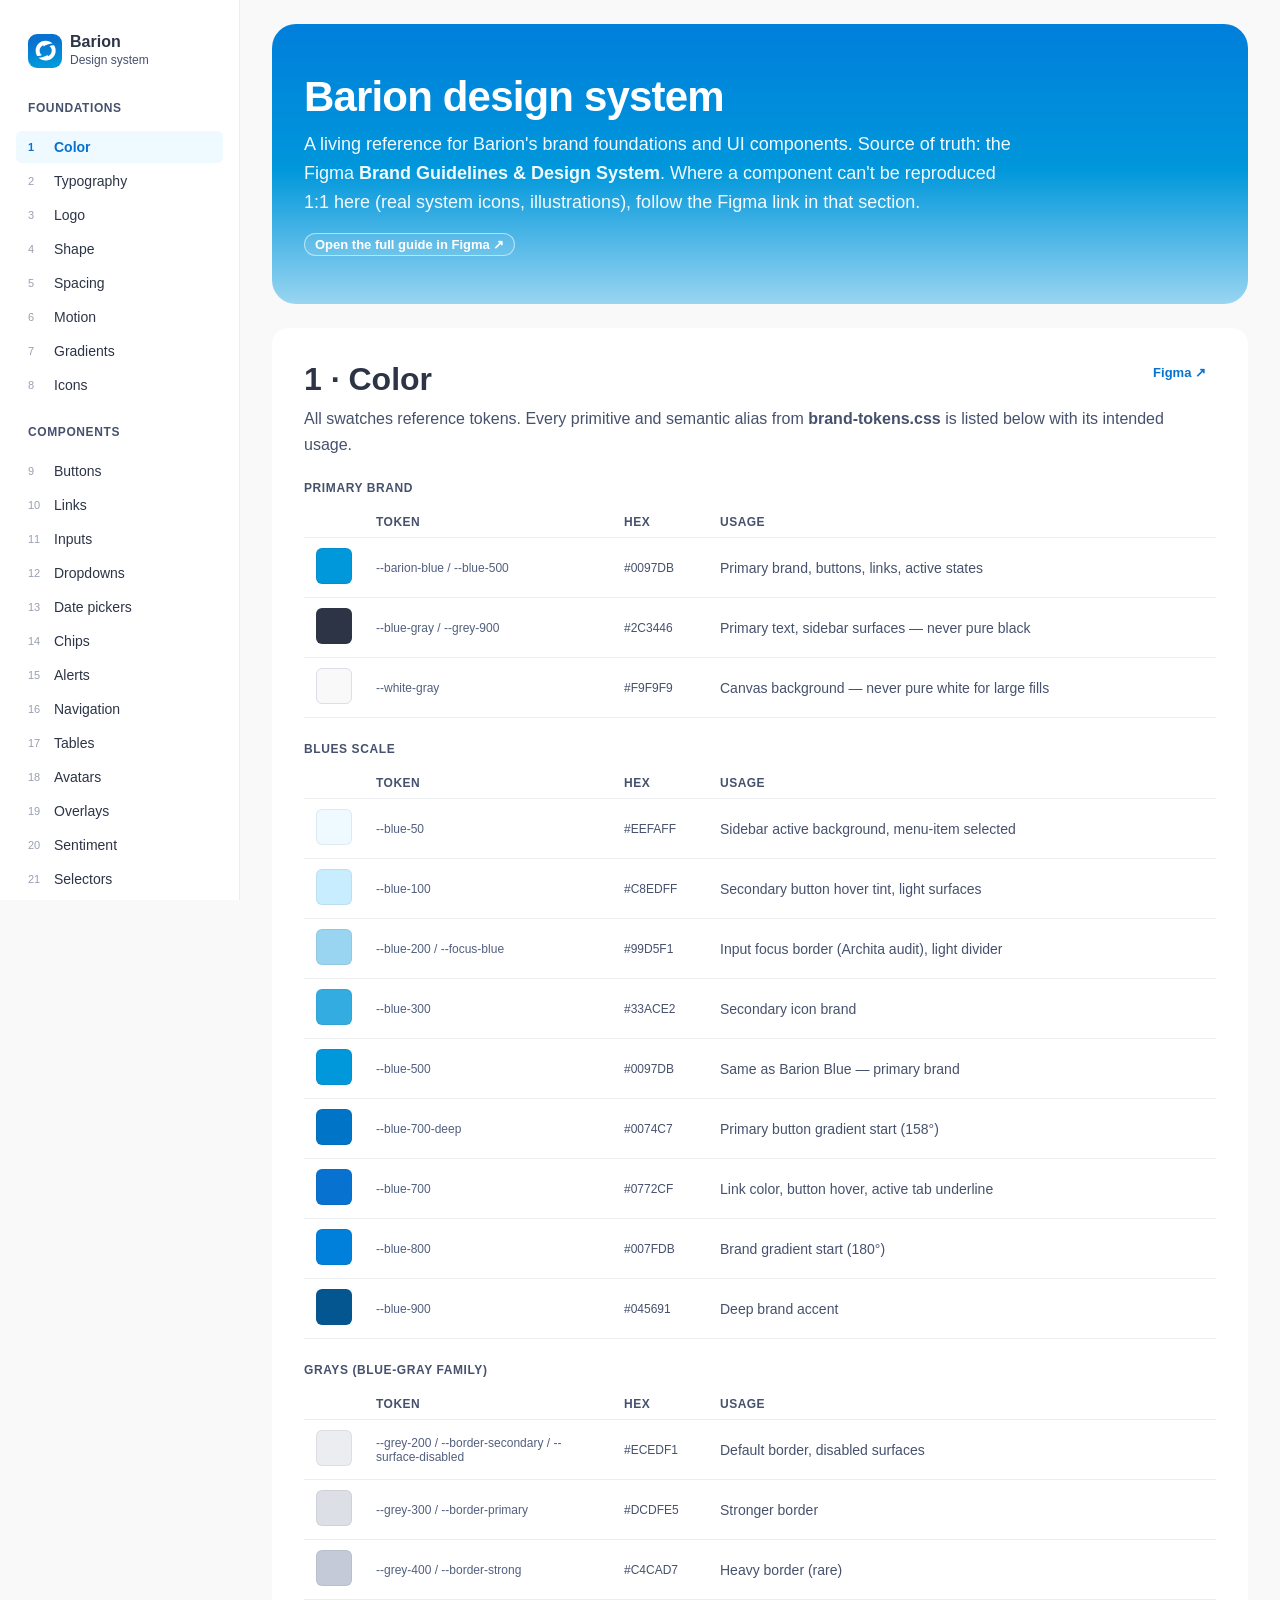
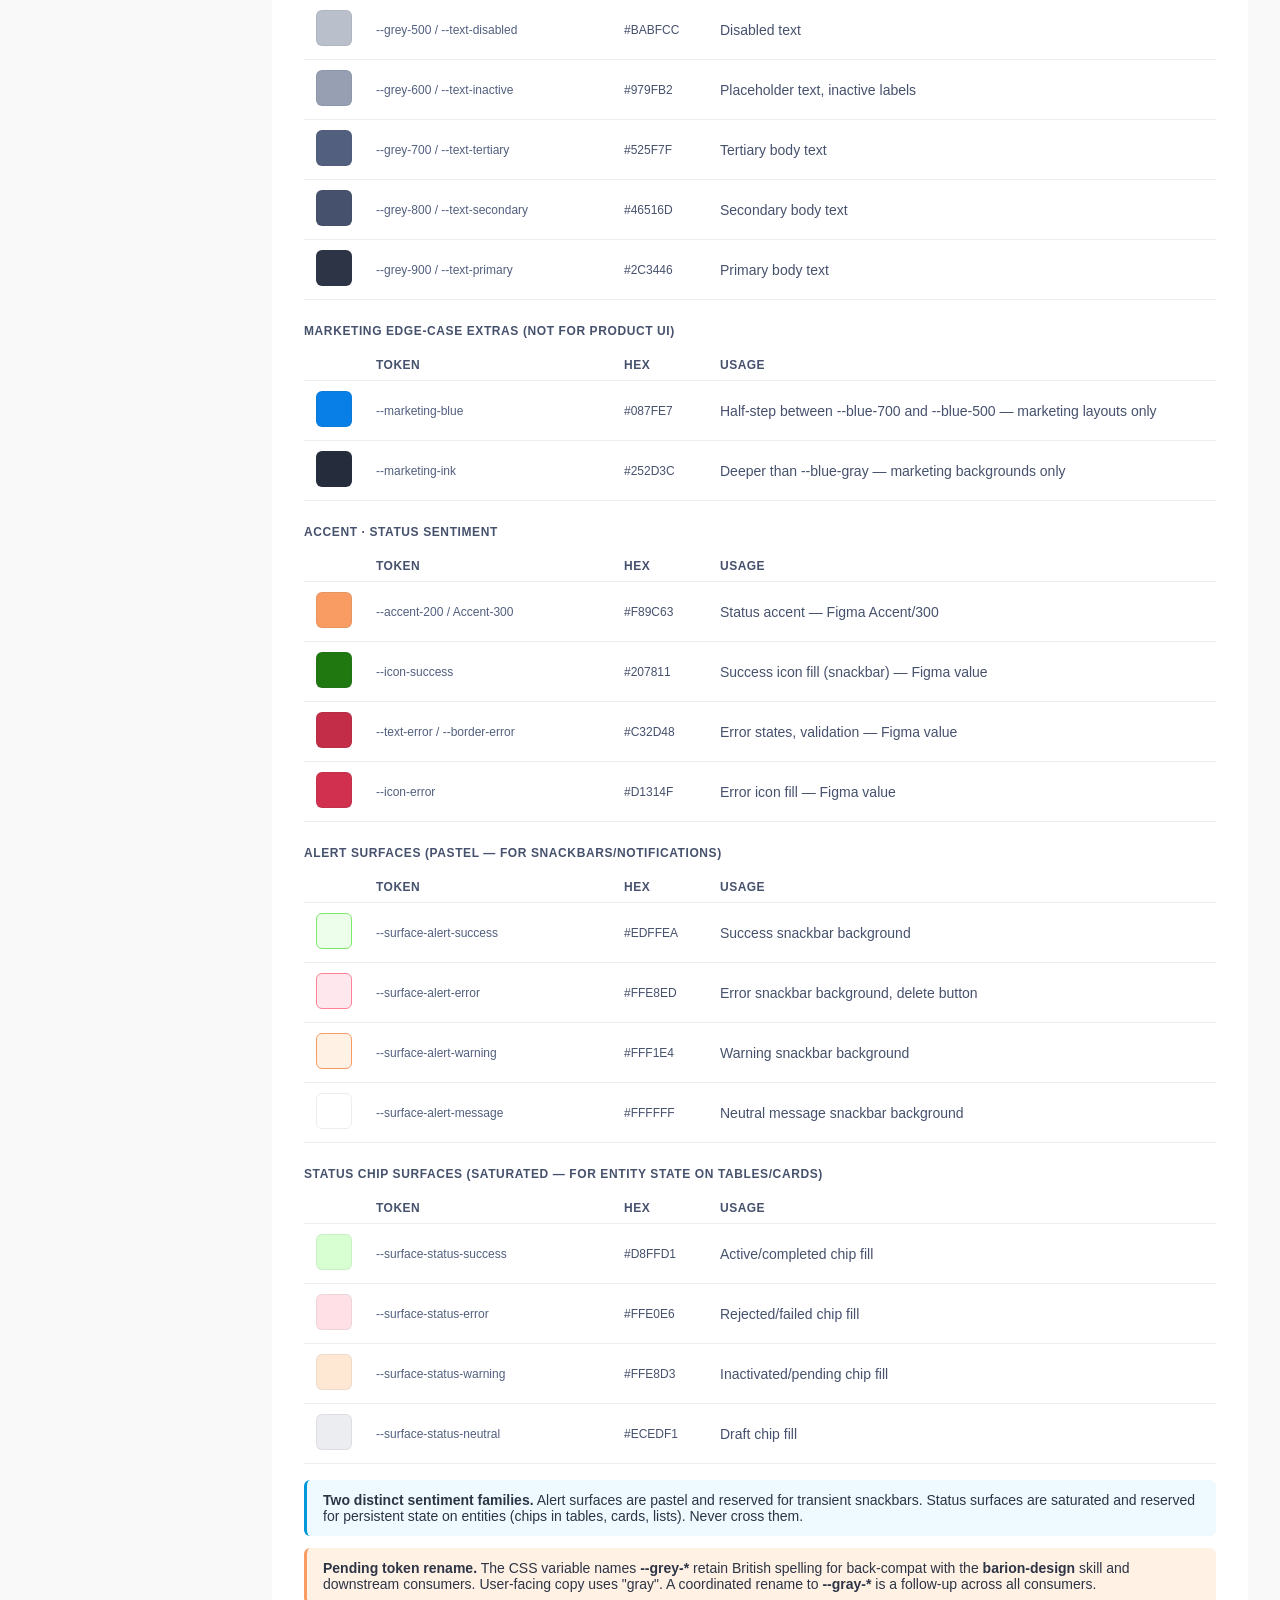
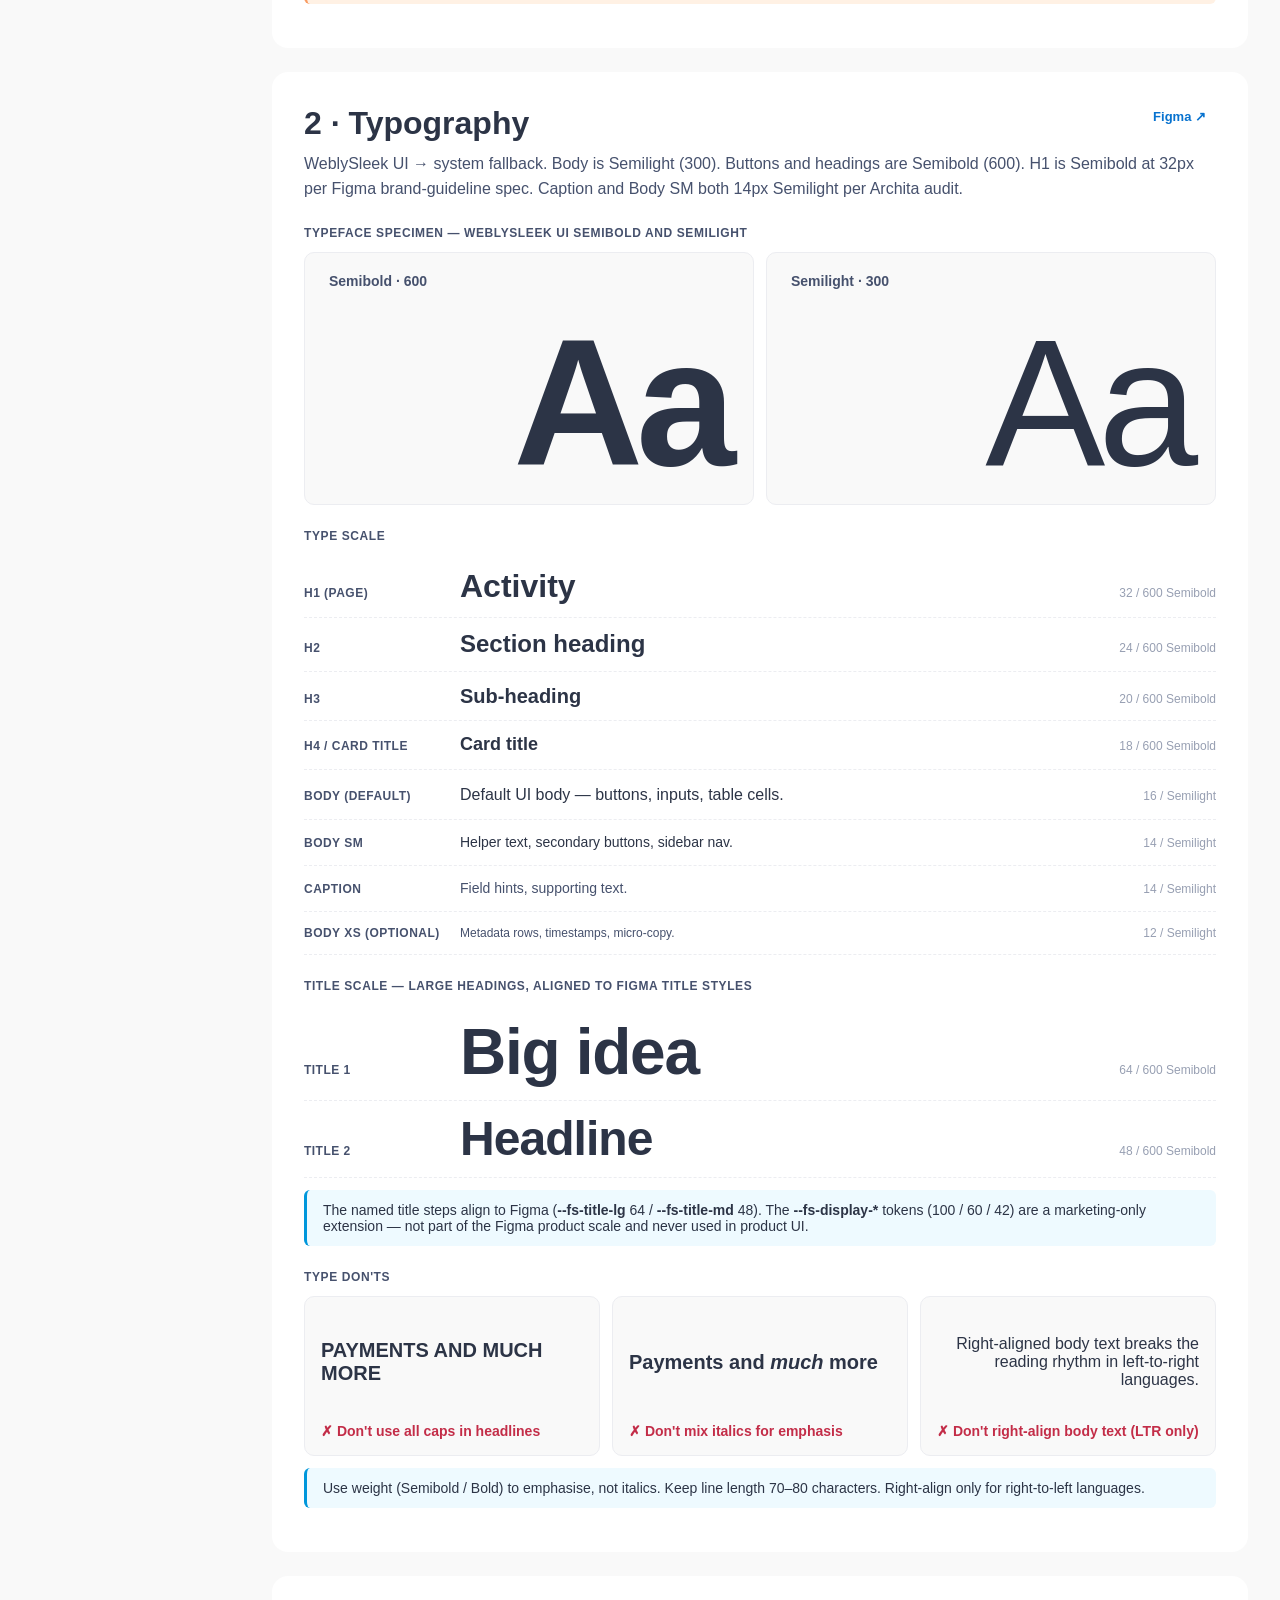
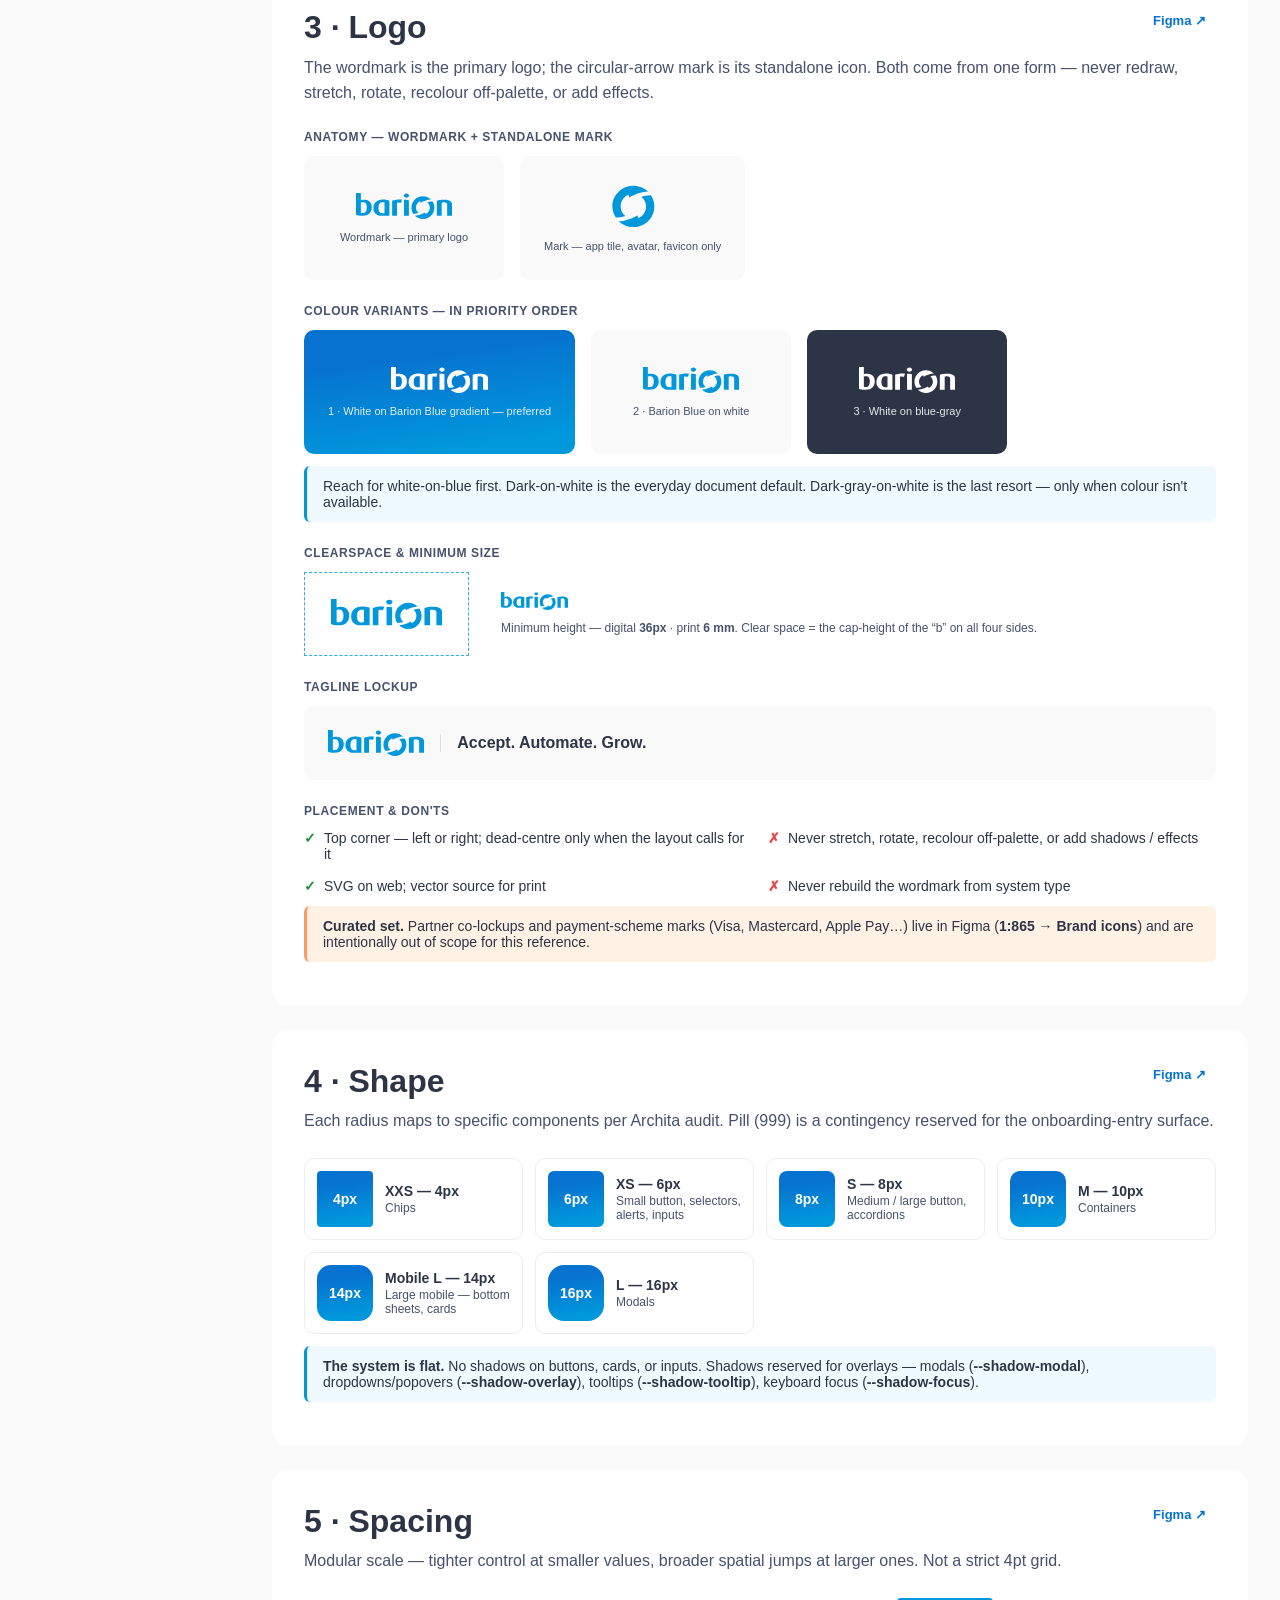
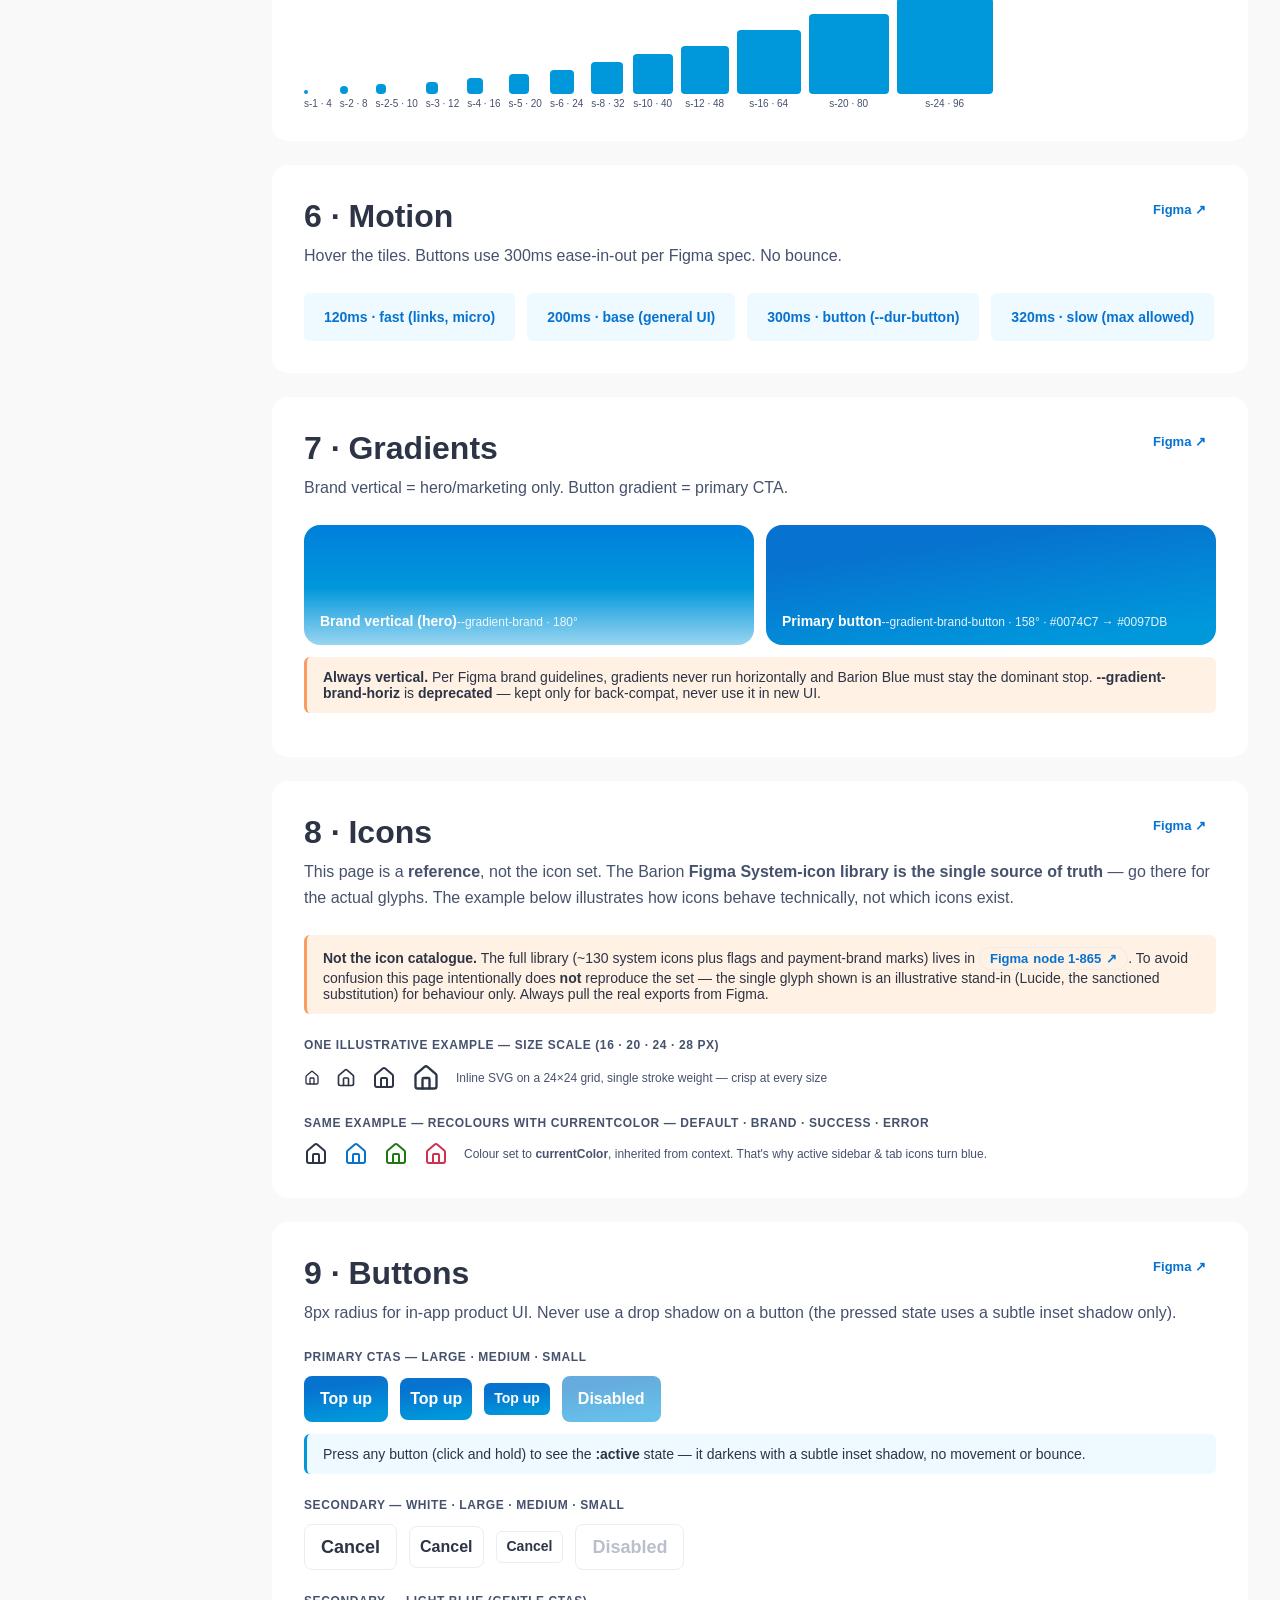
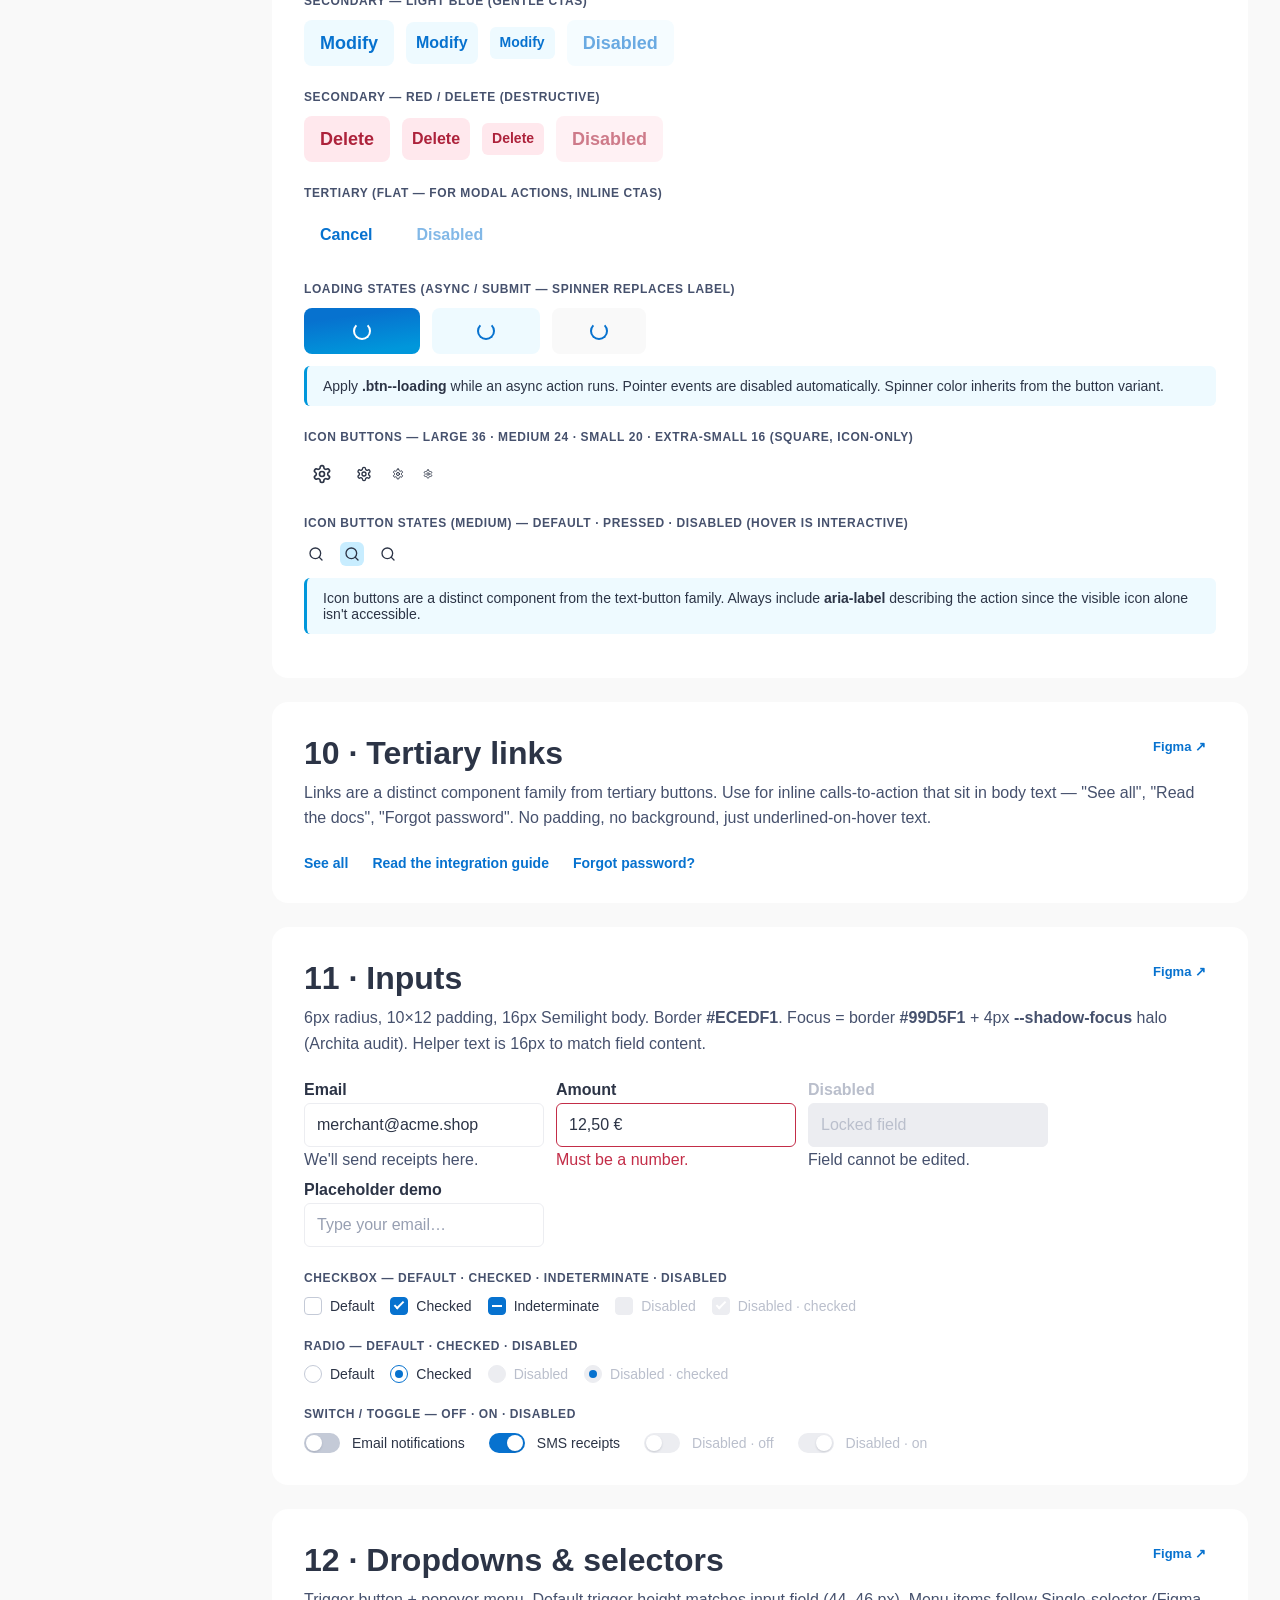
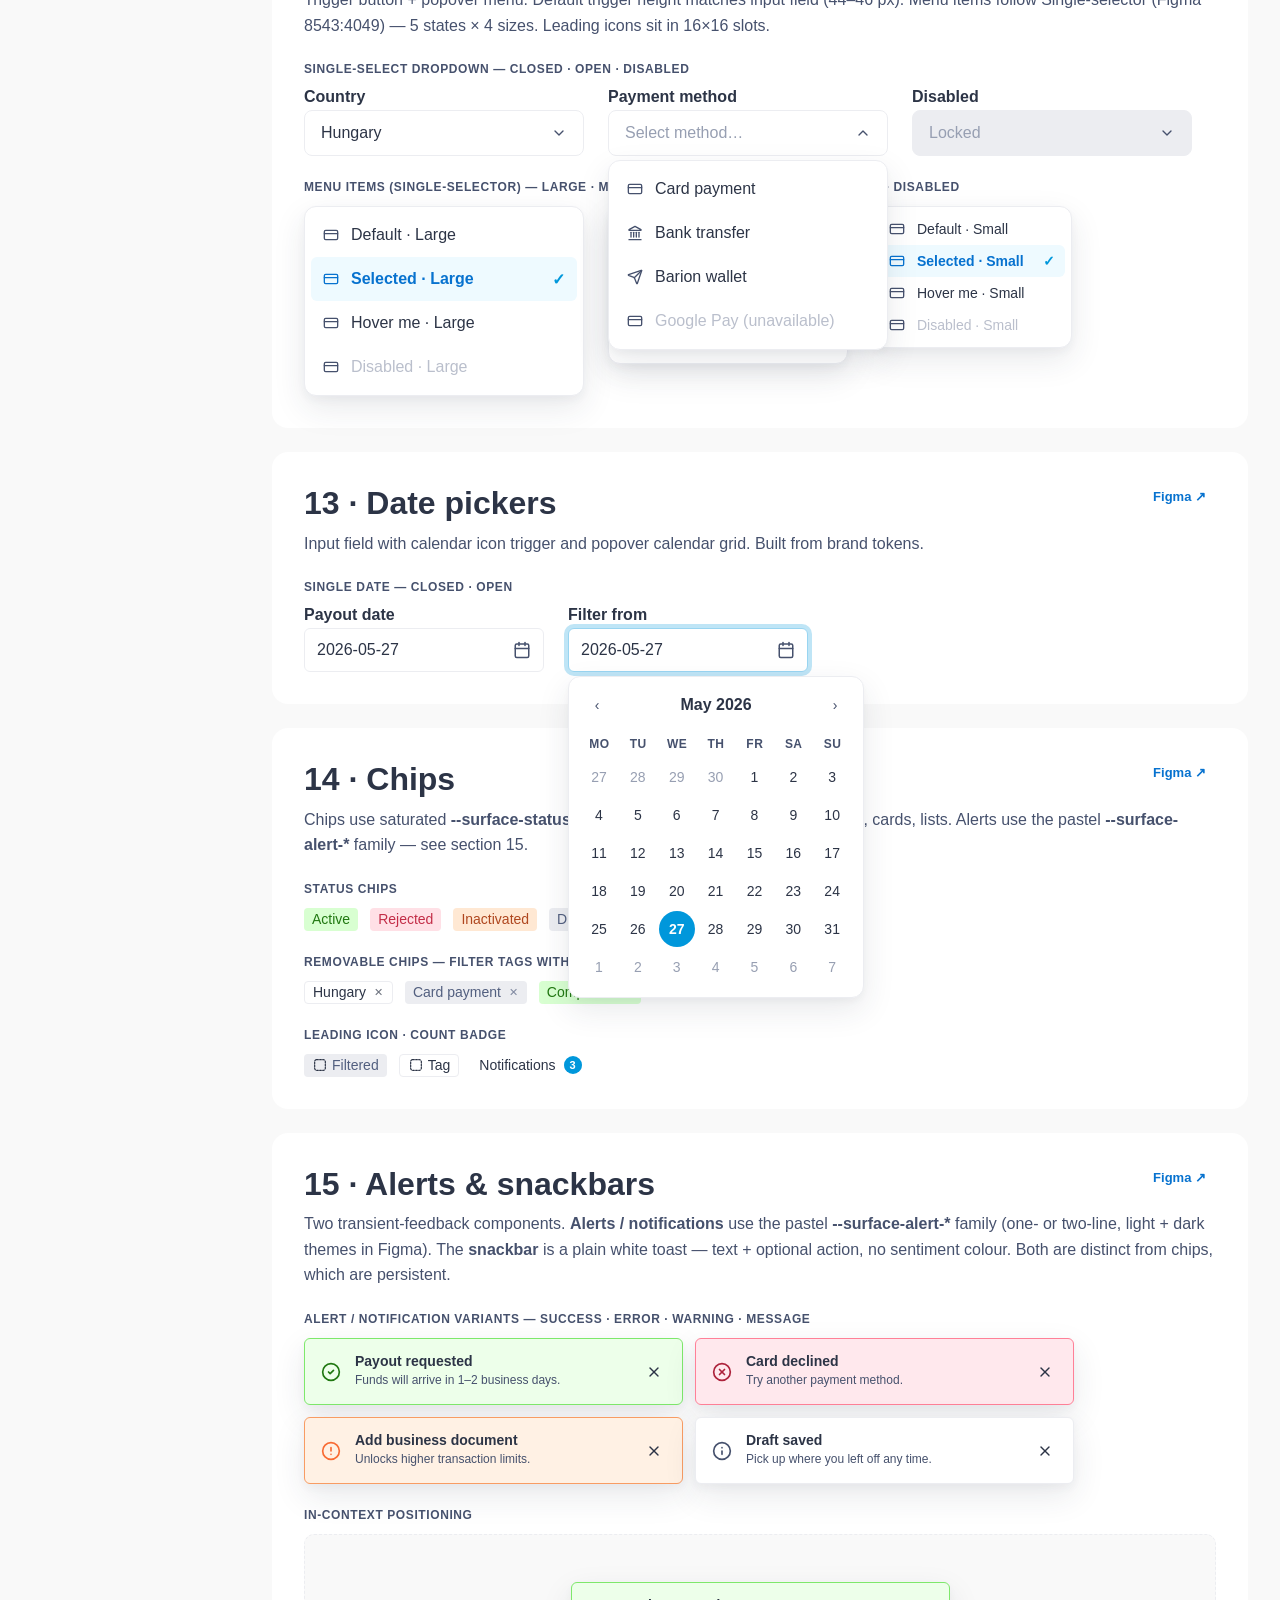
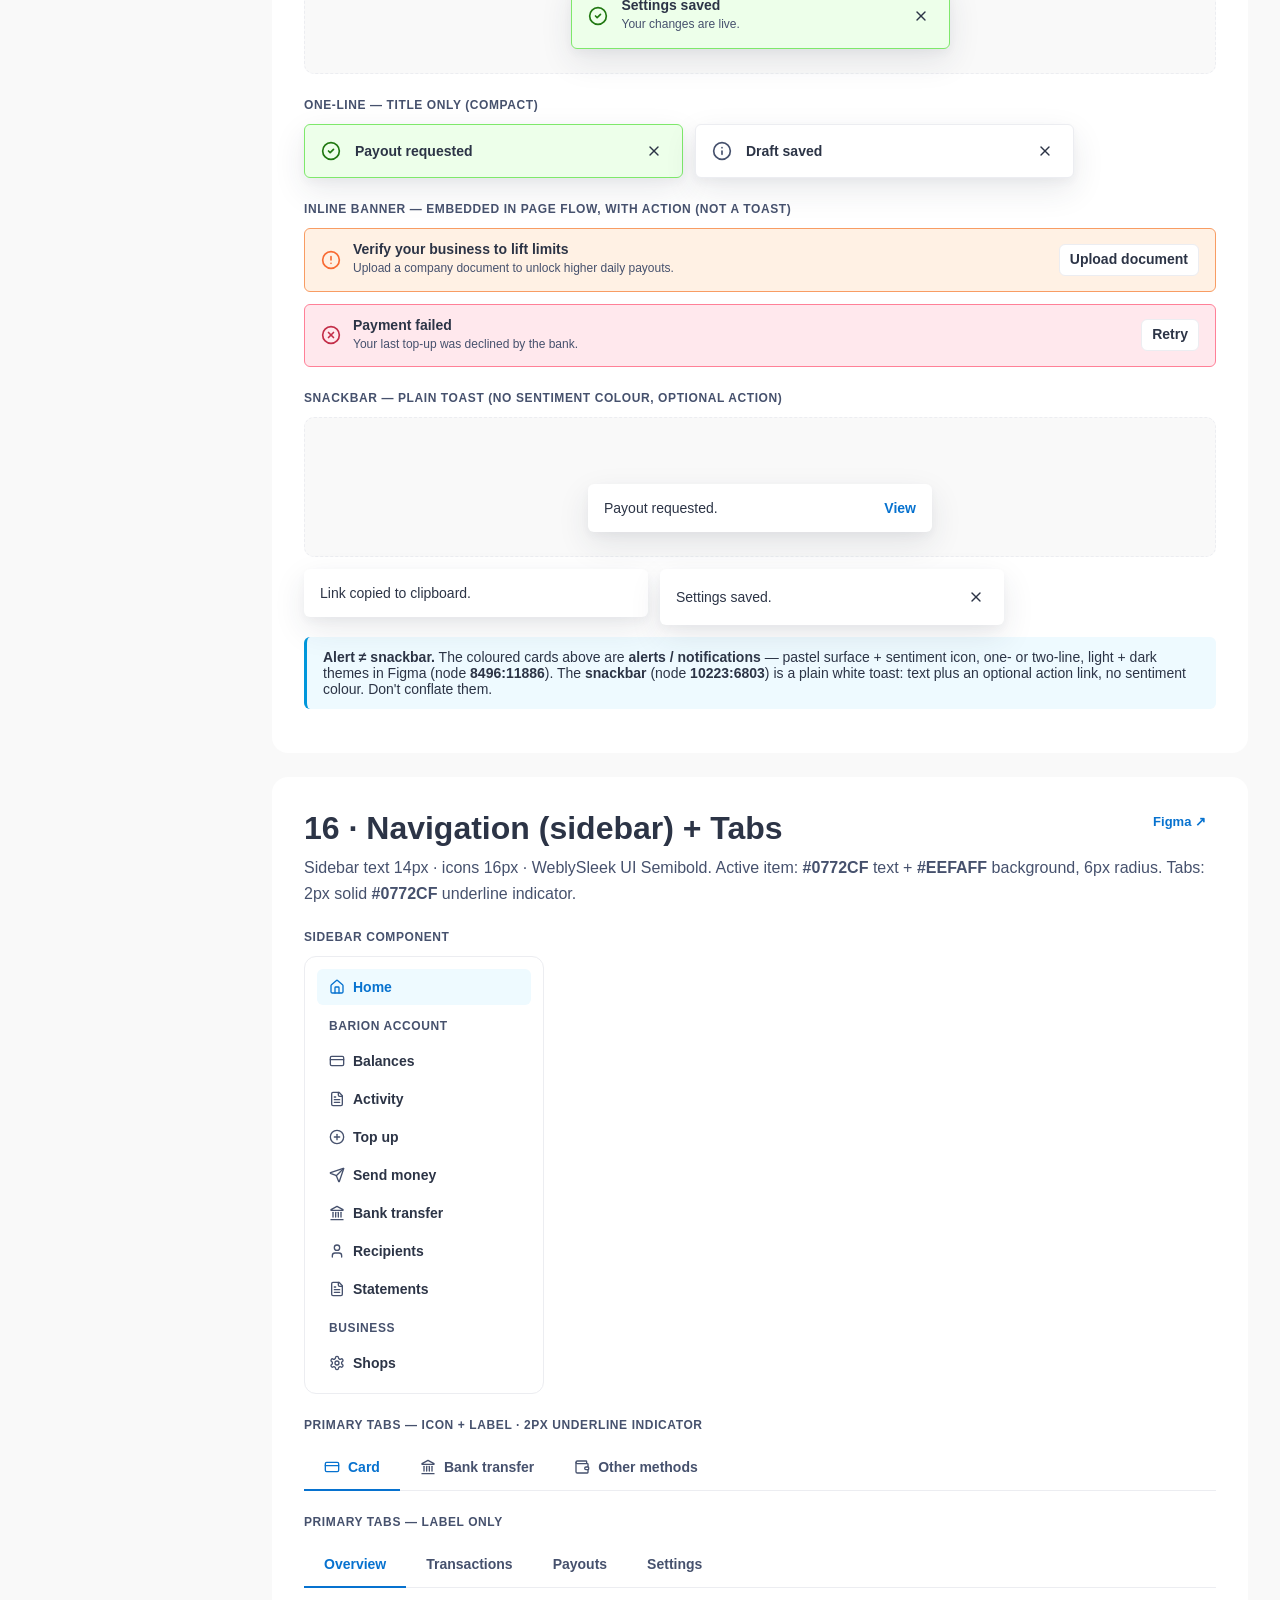
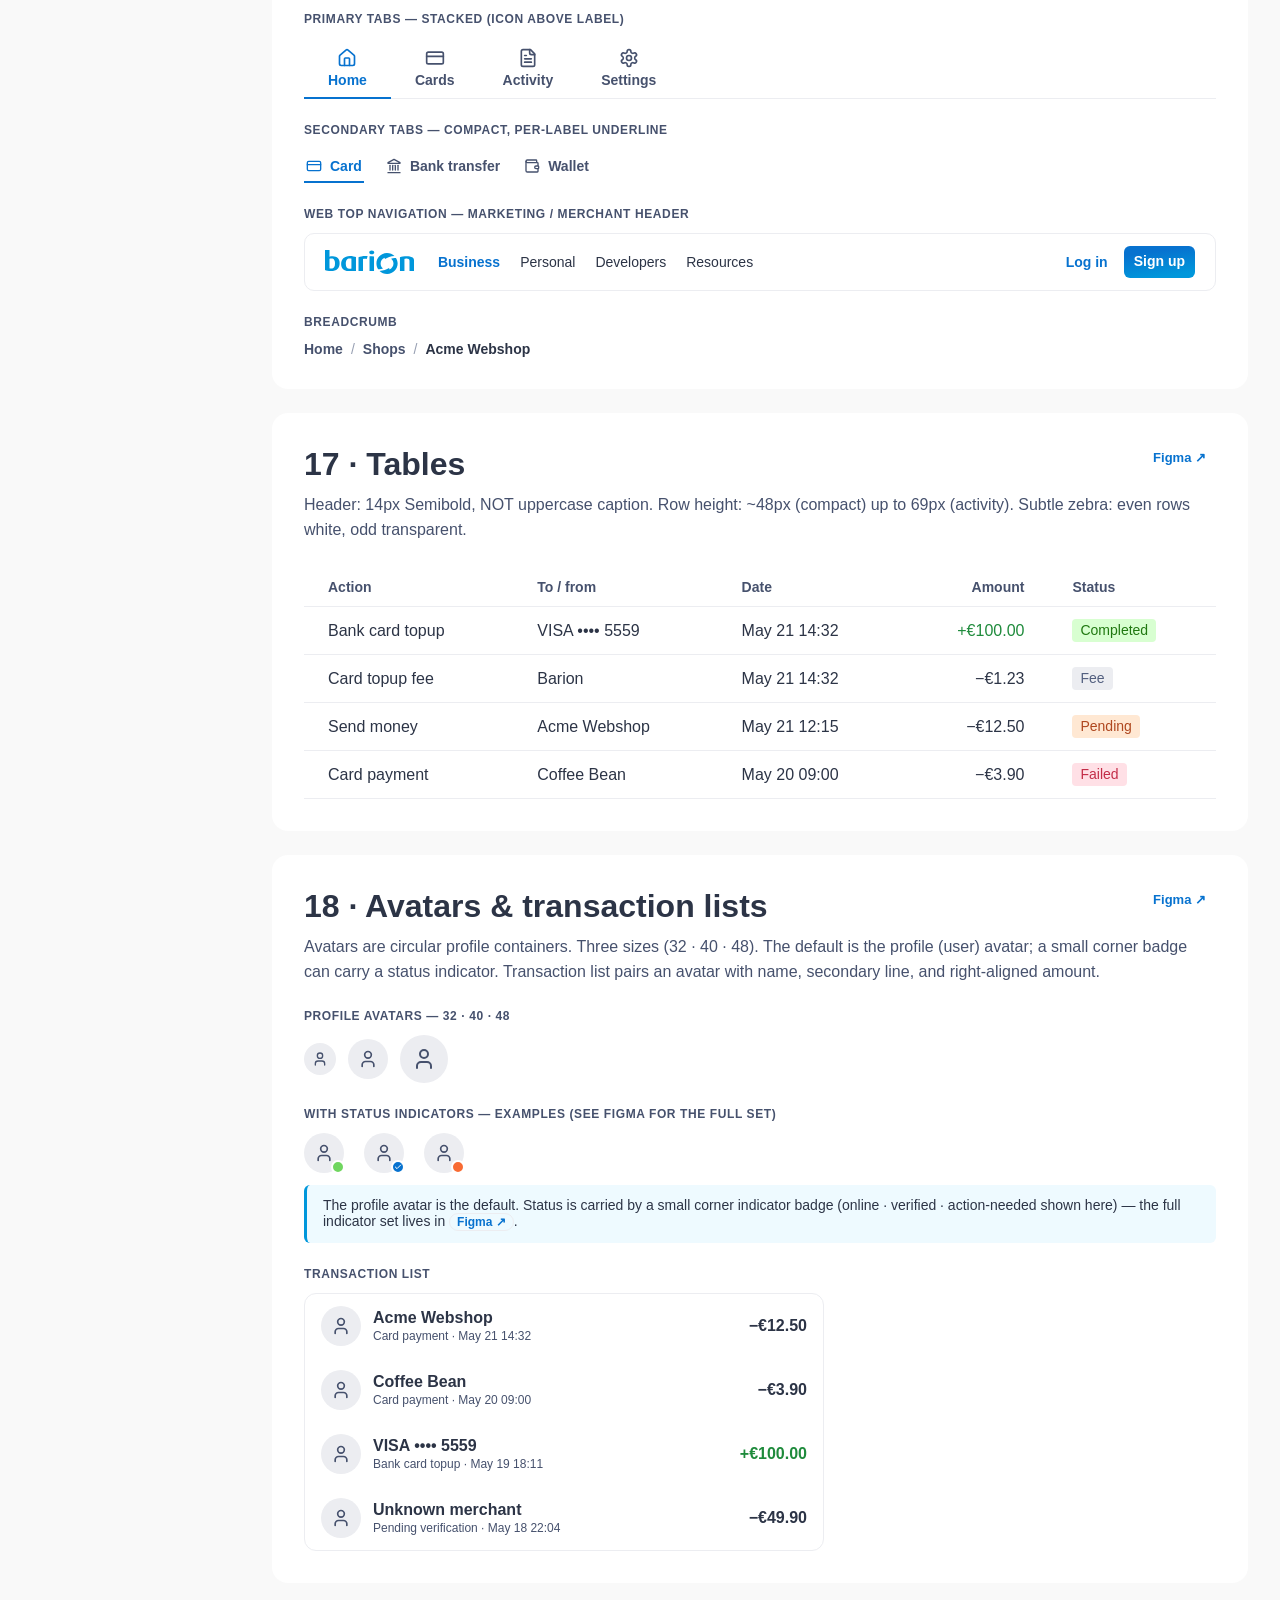
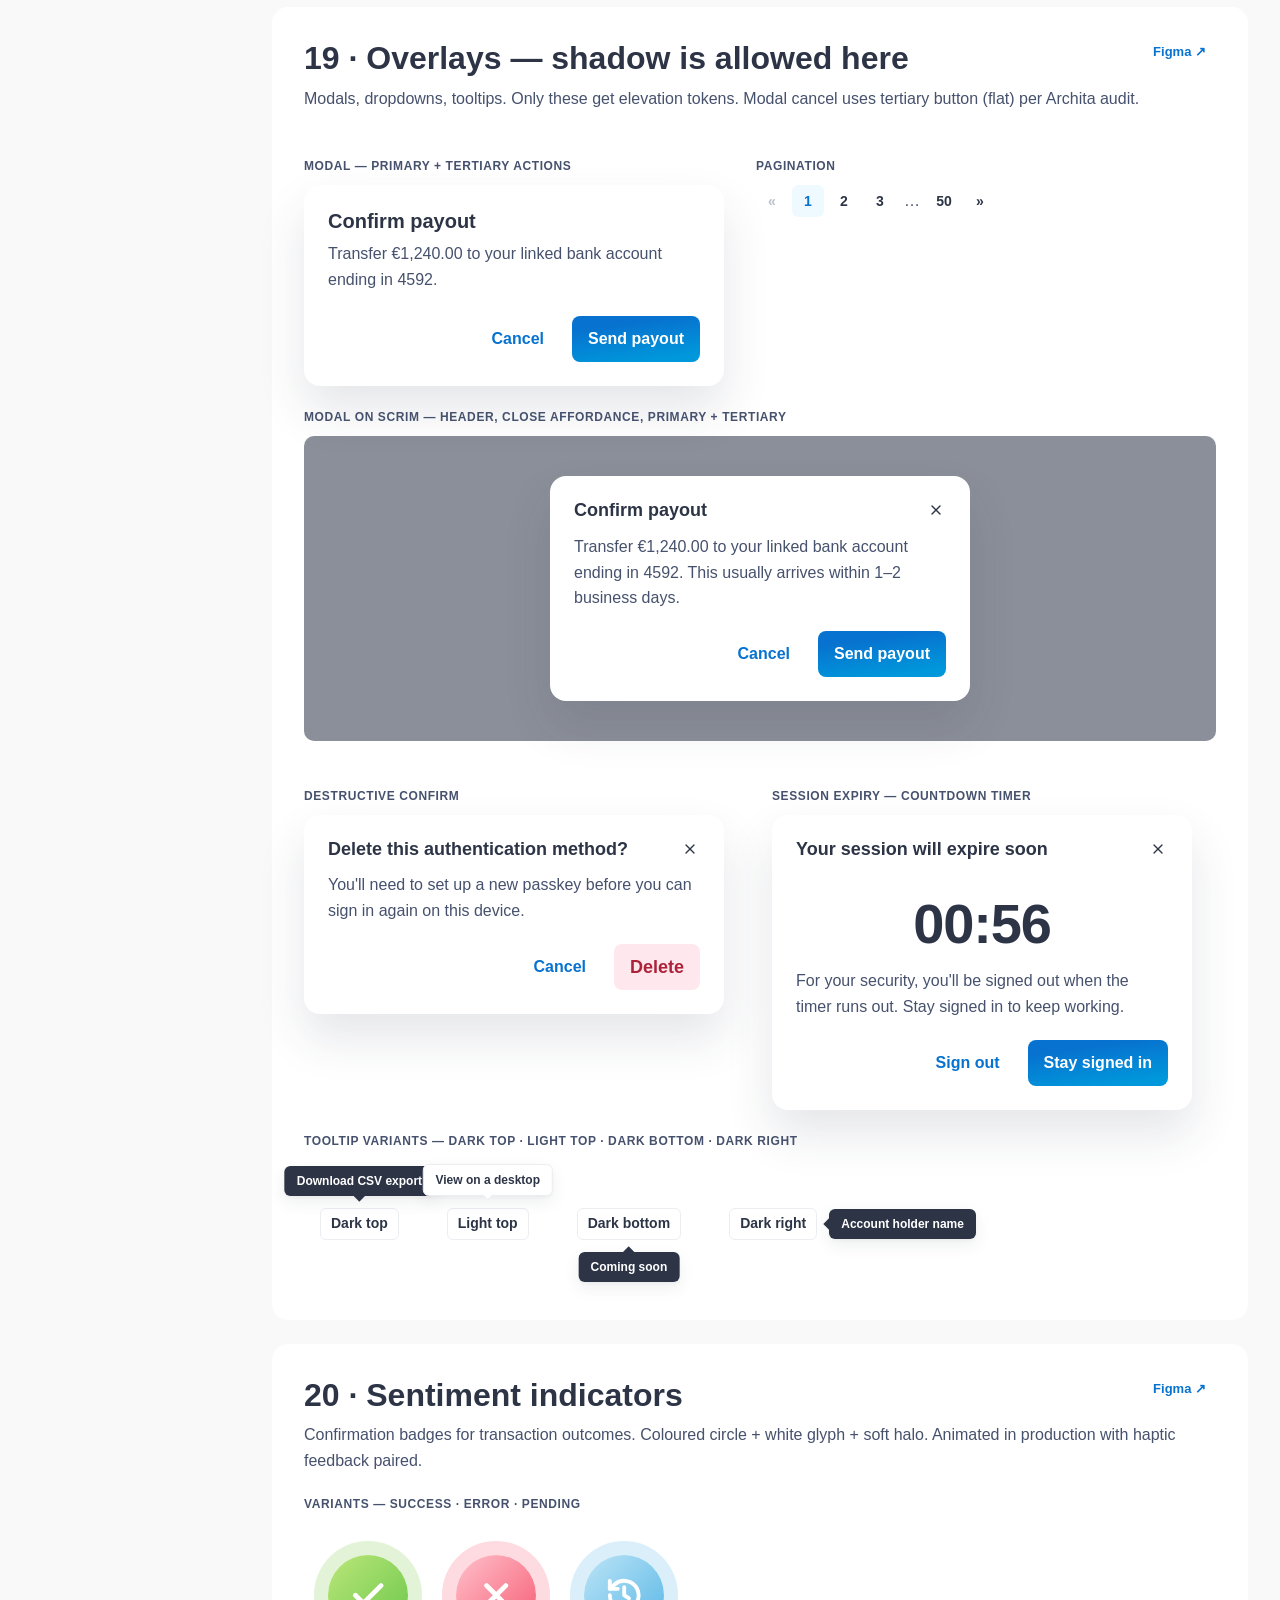
==== commit 243b5a32: "Add payments GUID table prototype with fraud risk score column Payments admin table mirroring produc" ====
--- a/index.html
+++ b/index.html
@@ -746,6 +746,9 @@
     <symbol id="i-menu" viewBox="0 0 24 24" fill="none" stroke="currentColor" stroke-width="2" stroke-linecap="round" stroke-linejoin="round">
       <path d="M4 12h16"/><path d="M4 6h16"/><path d="M4 18h16"/>
     </symbol>
+    <symbol id="i-filter" viewBox="0 0 24 24" fill="none" stroke="currentColor" stroke-width="2" stroke-linecap="round" stroke-linejoin="round">
+      <polygon points="22 3 2 3 10 12.46 10 19 14 21 14 12.46 22 3"/>
+    </symbol>
     <!-- Neutral placeholder — used in component demos to avoid implying specific glyphs are canonical Barion icons -->
     <symbol id="i-placeholder" viewBox="0 0 24 24" fill="none" stroke="currentColor" stroke-width="1.8" stroke-linecap="round" stroke-linejoin="round">
       <rect x="4" y="4" width="16" height="16" rx="3" stroke-dasharray="2.5 2"/>
